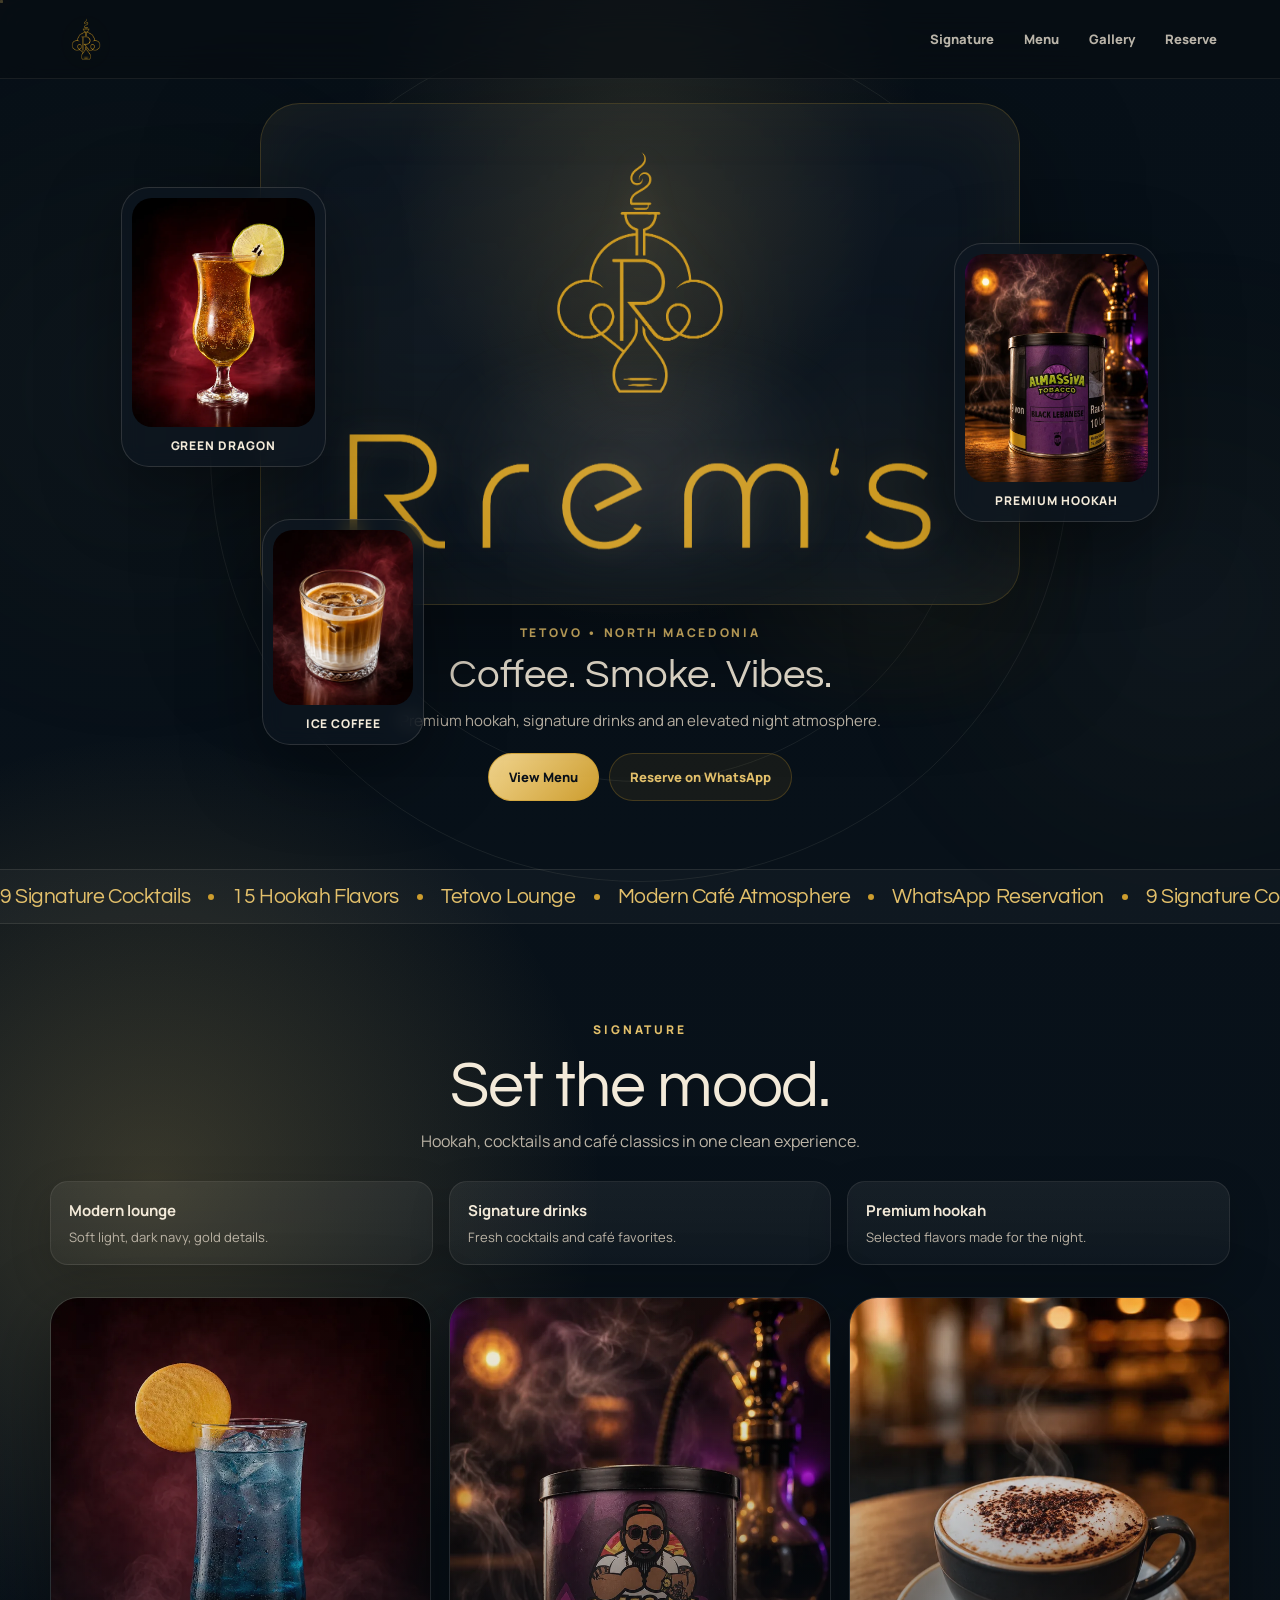
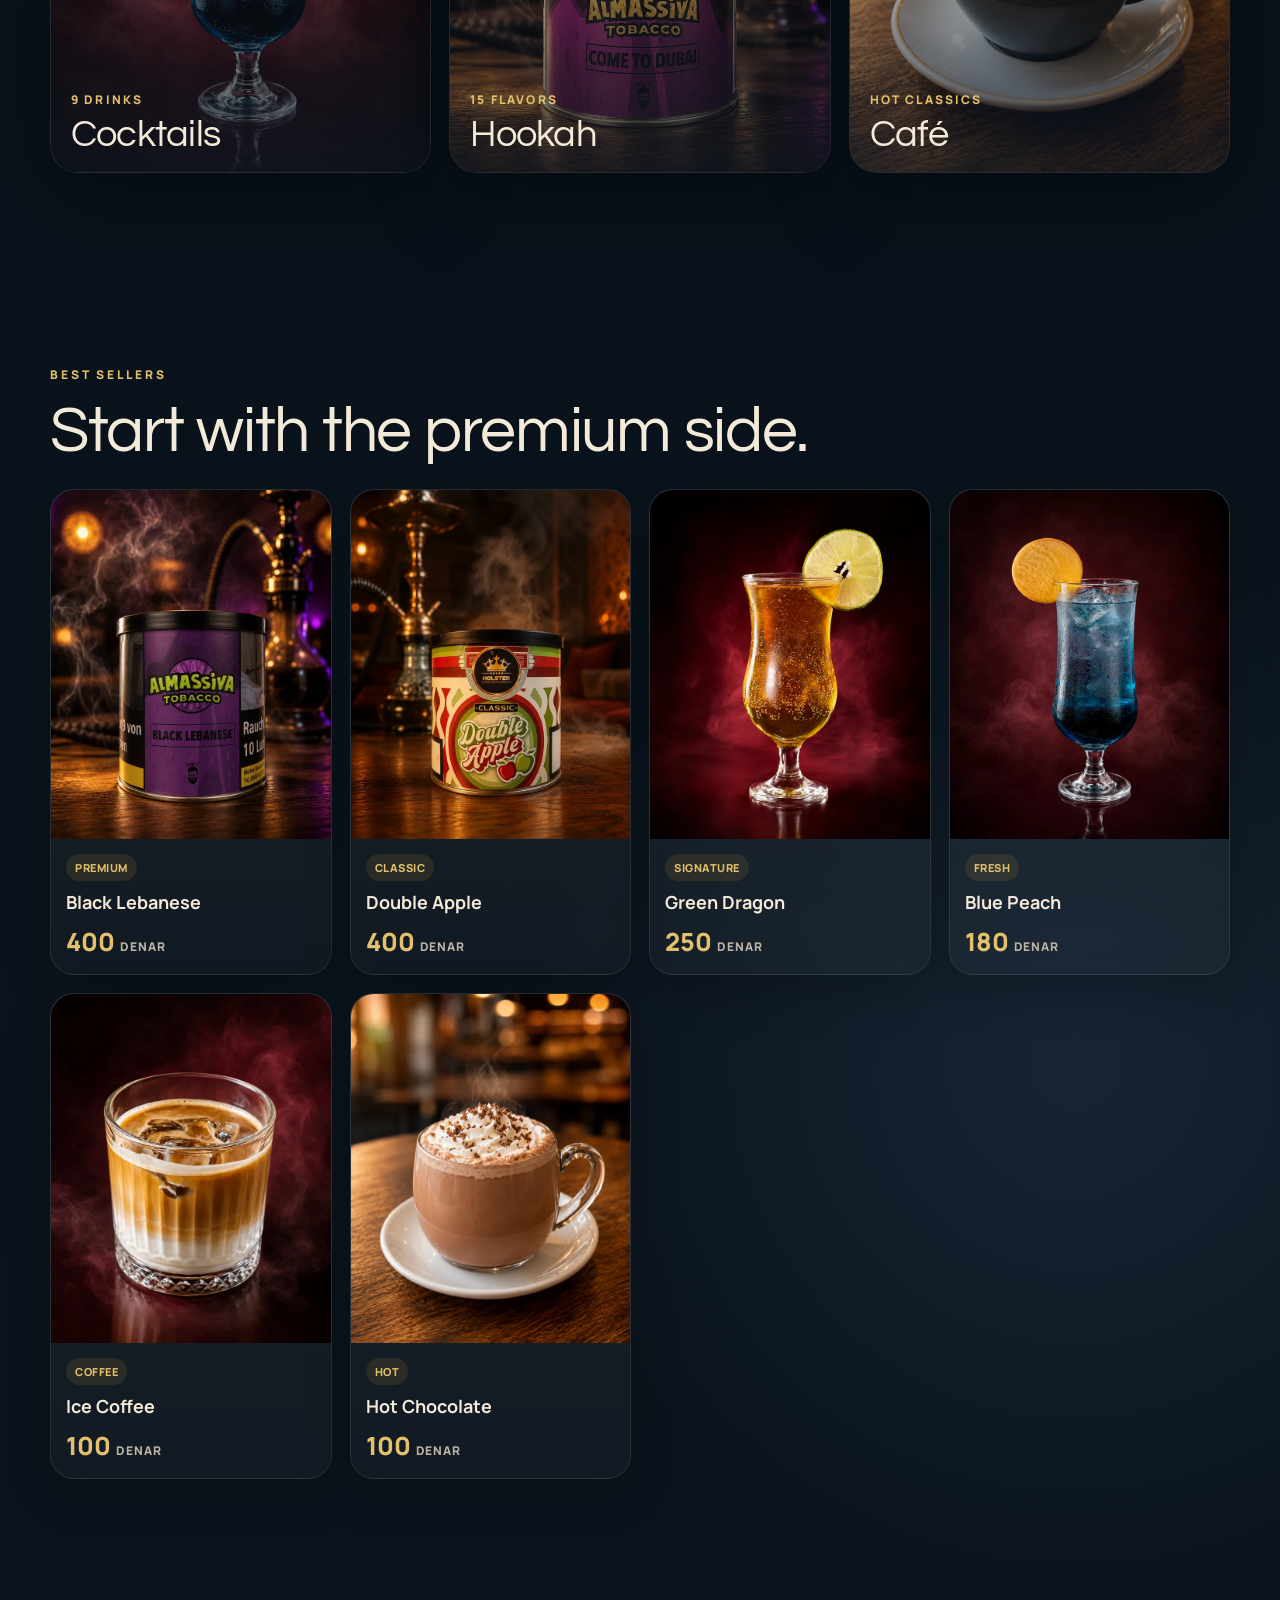
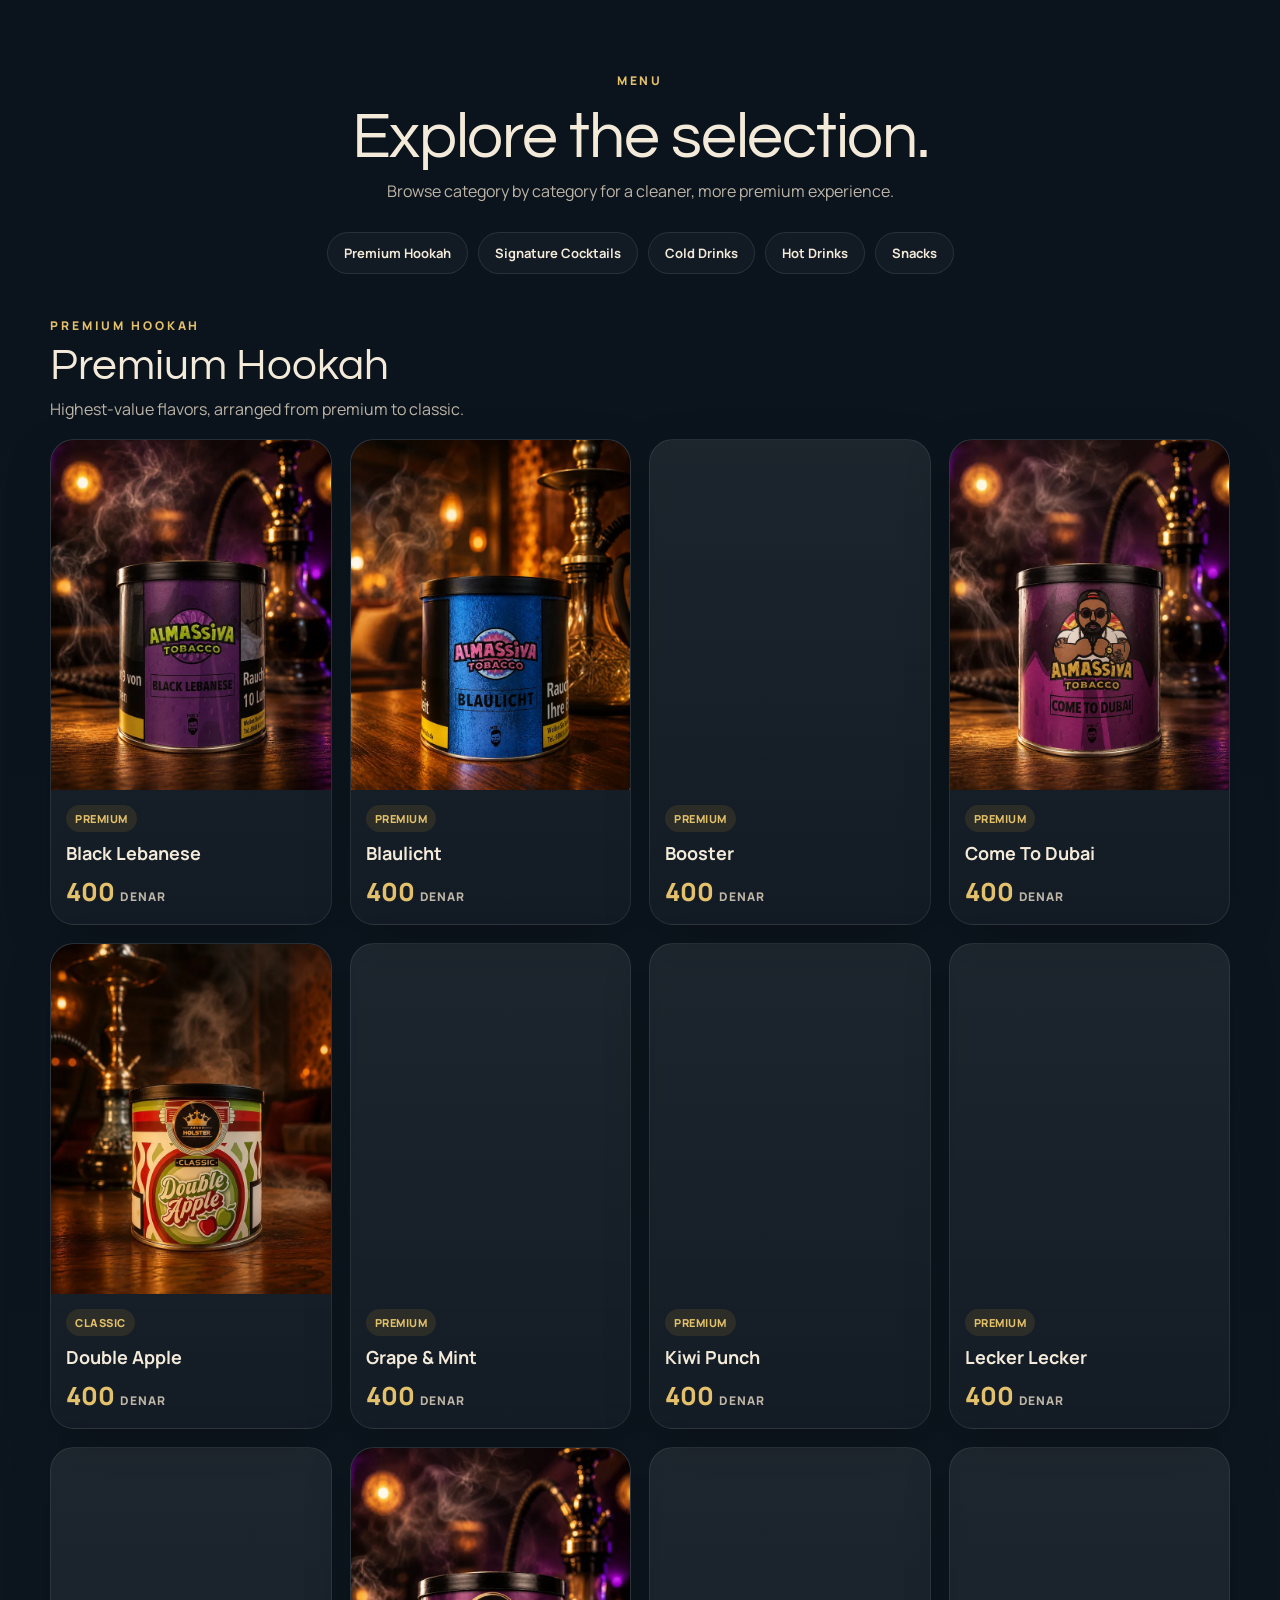
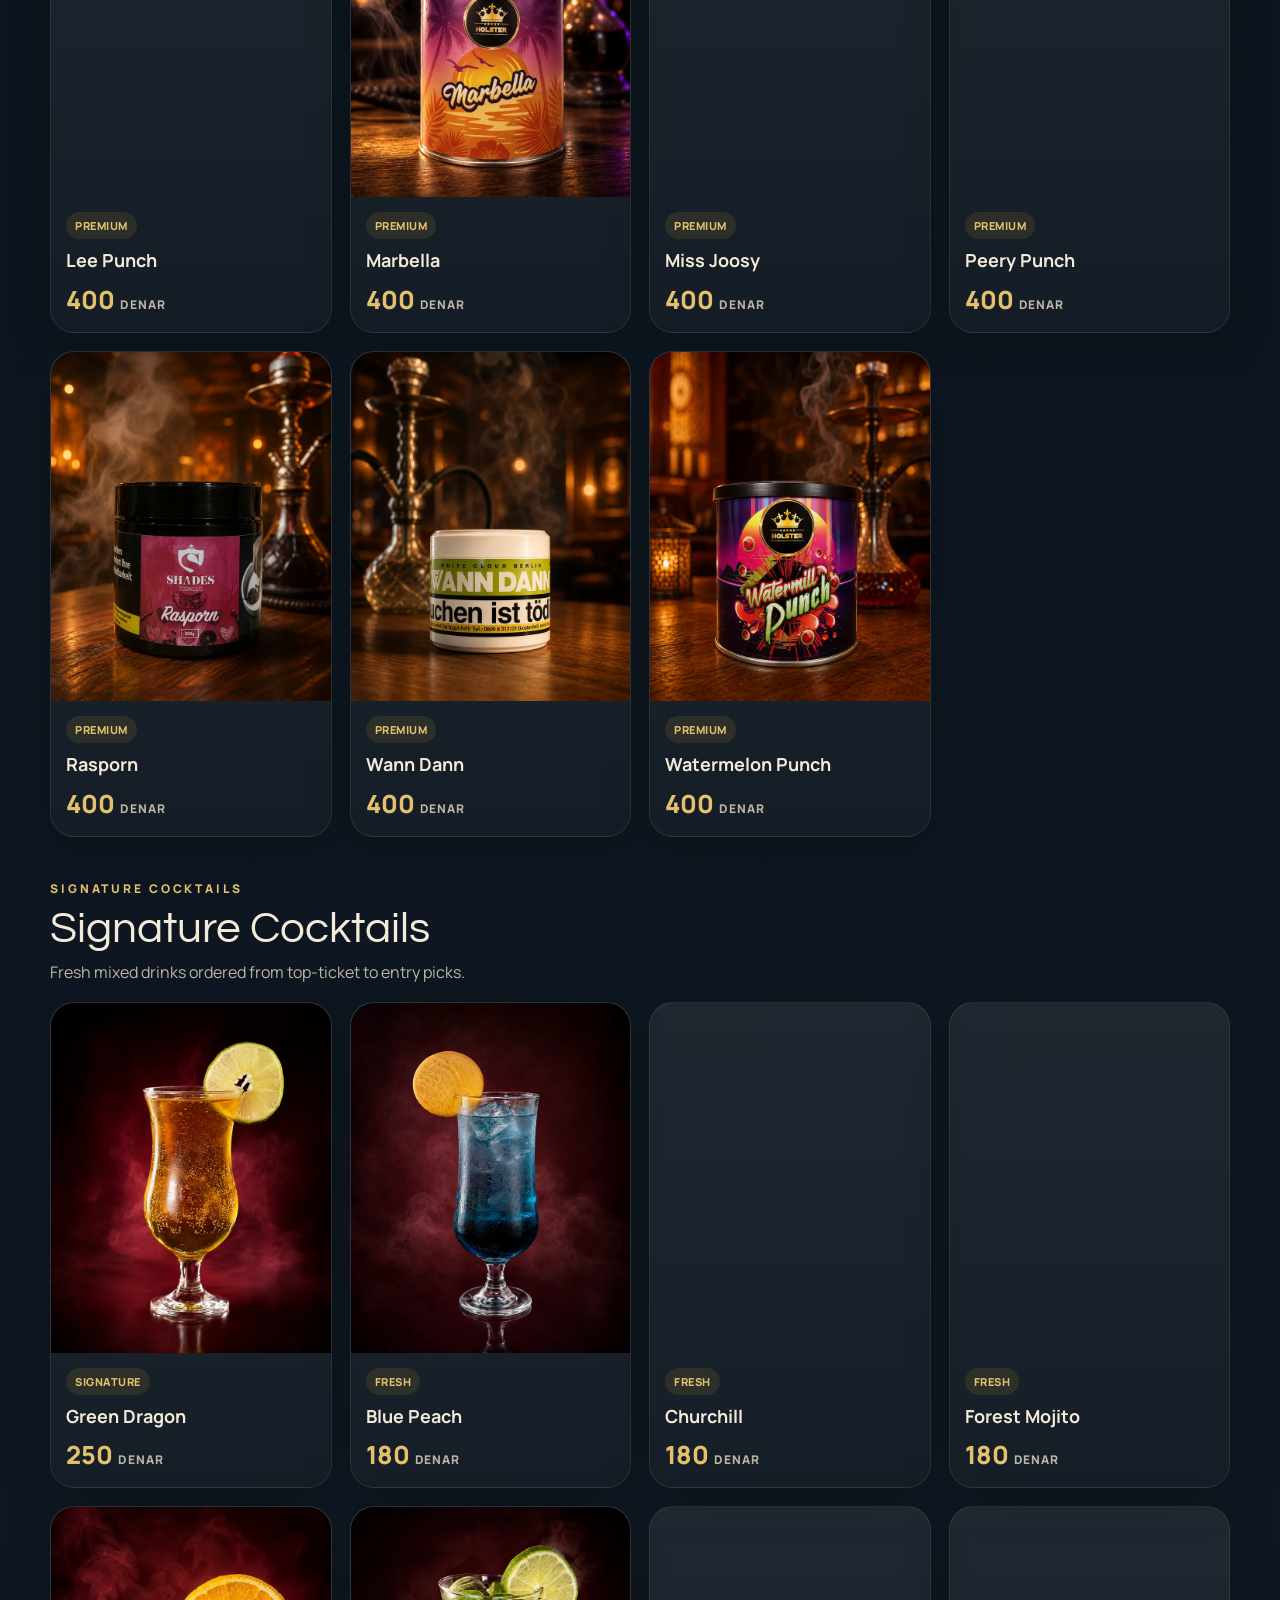
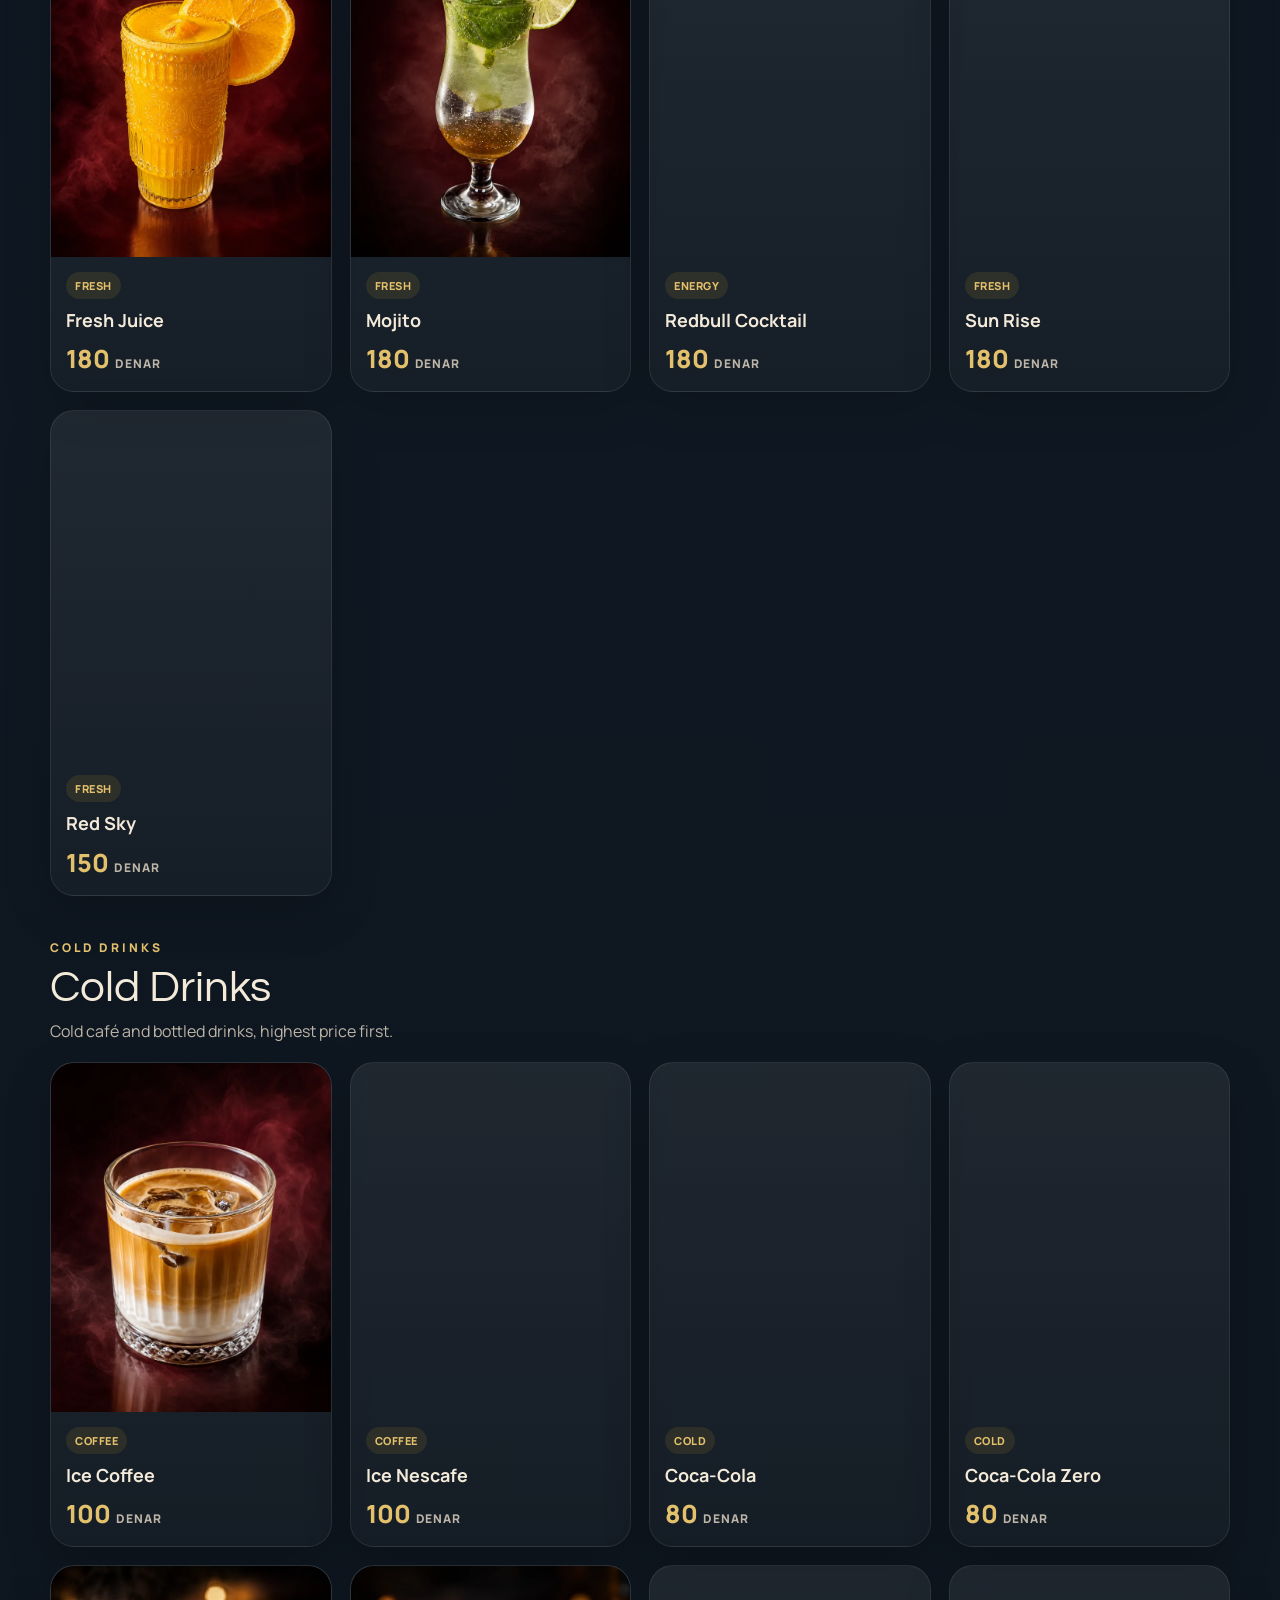
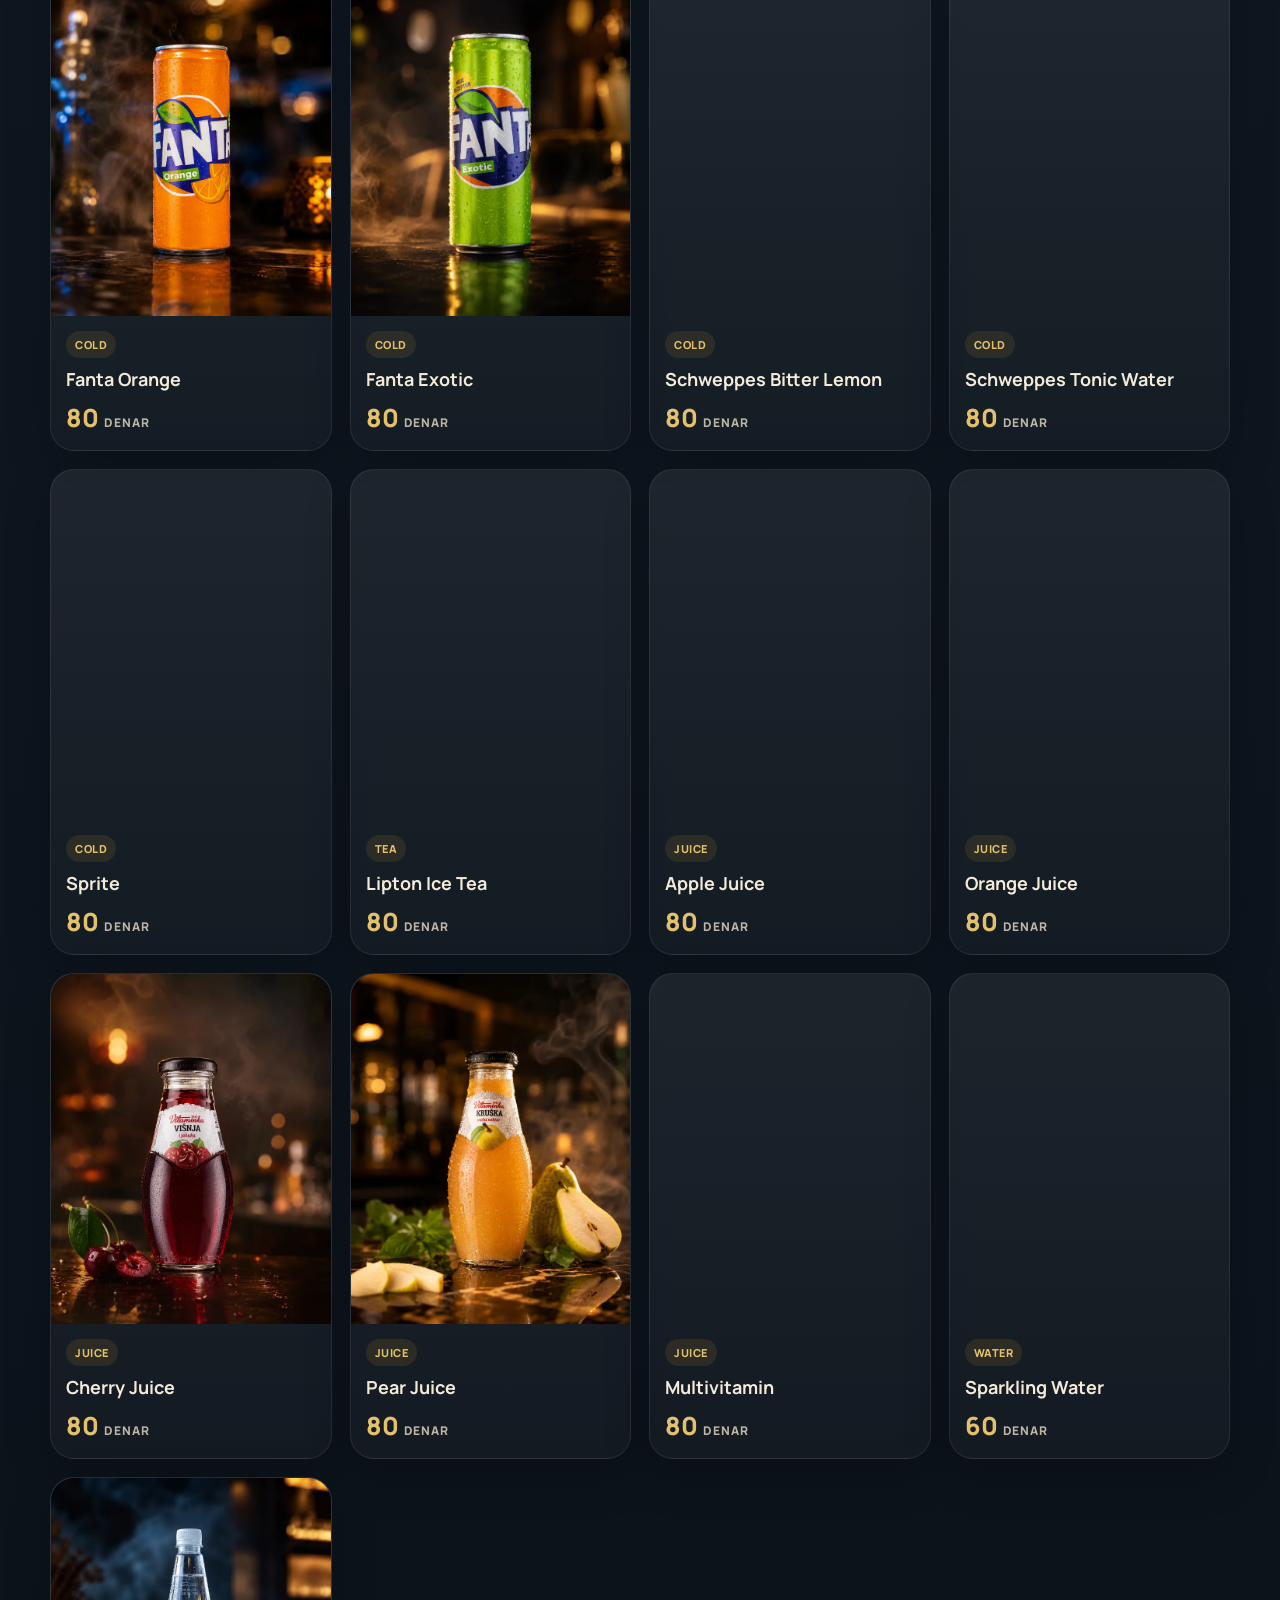
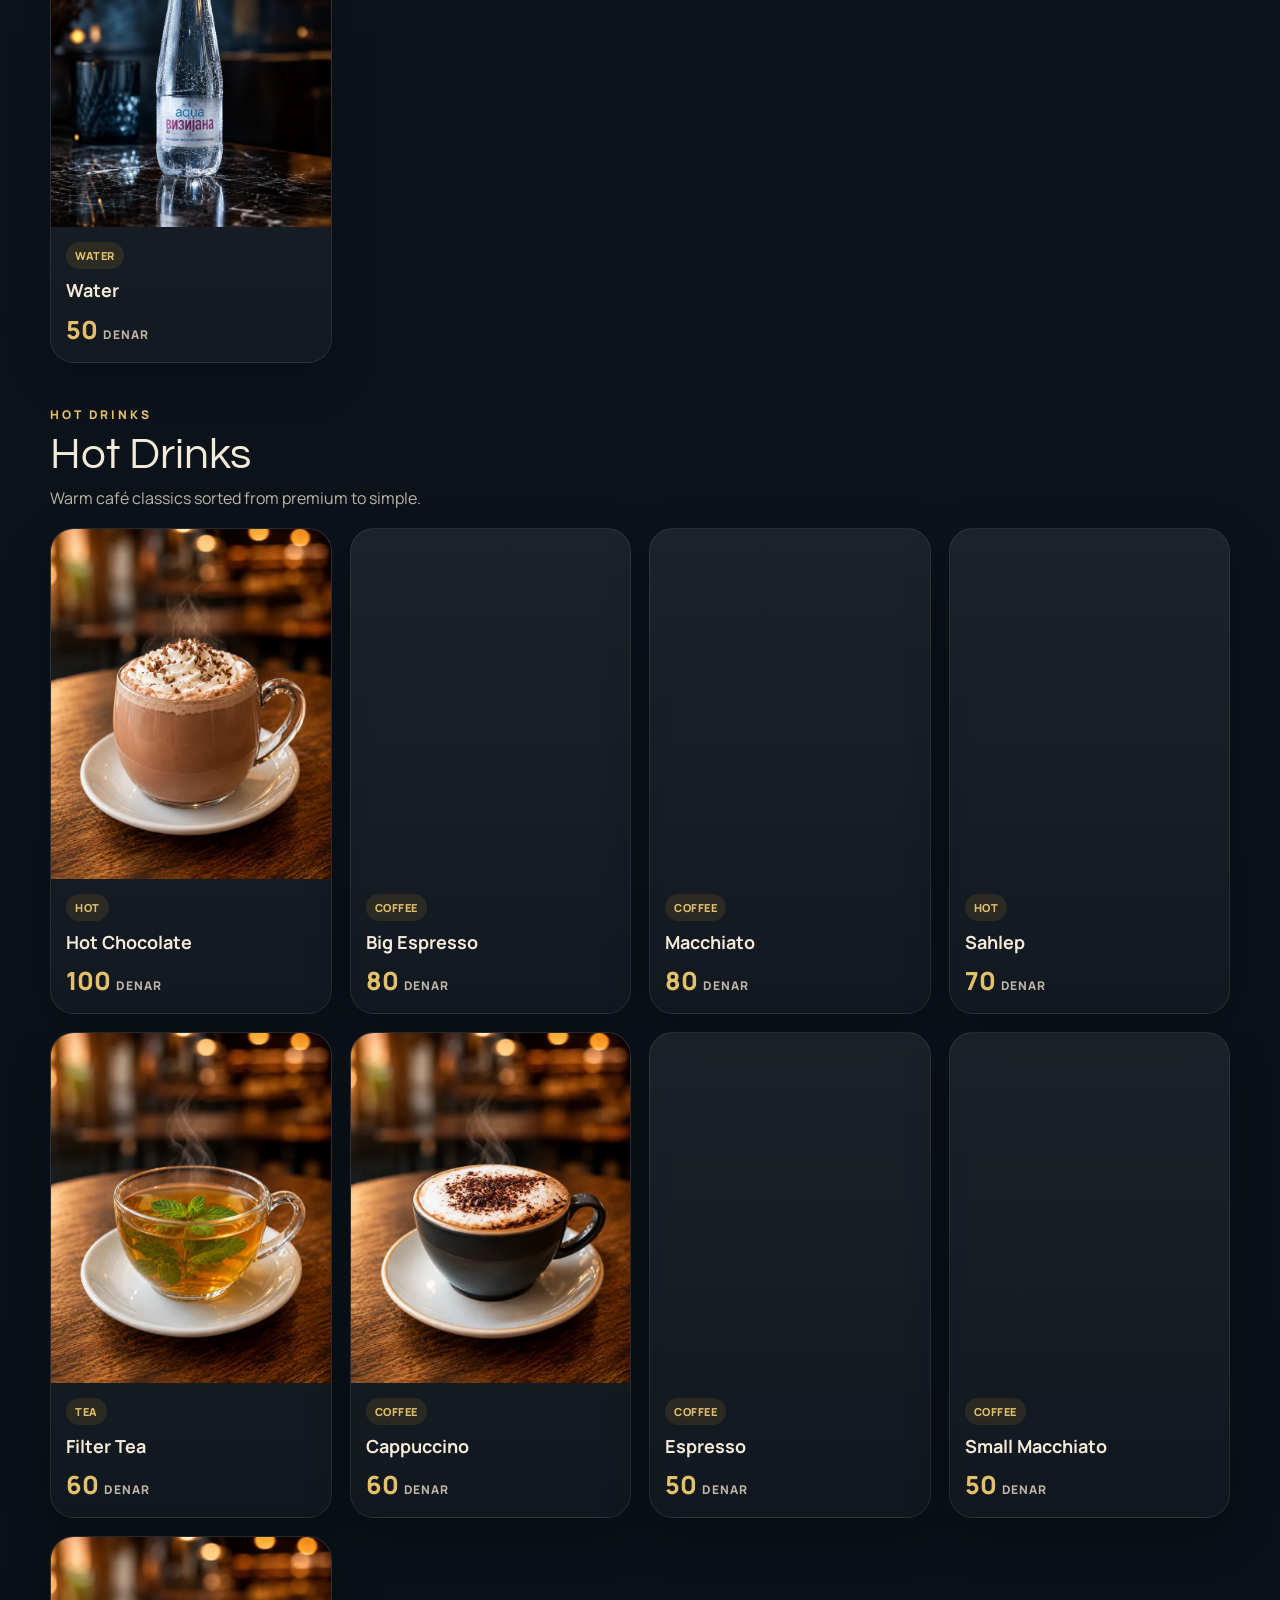
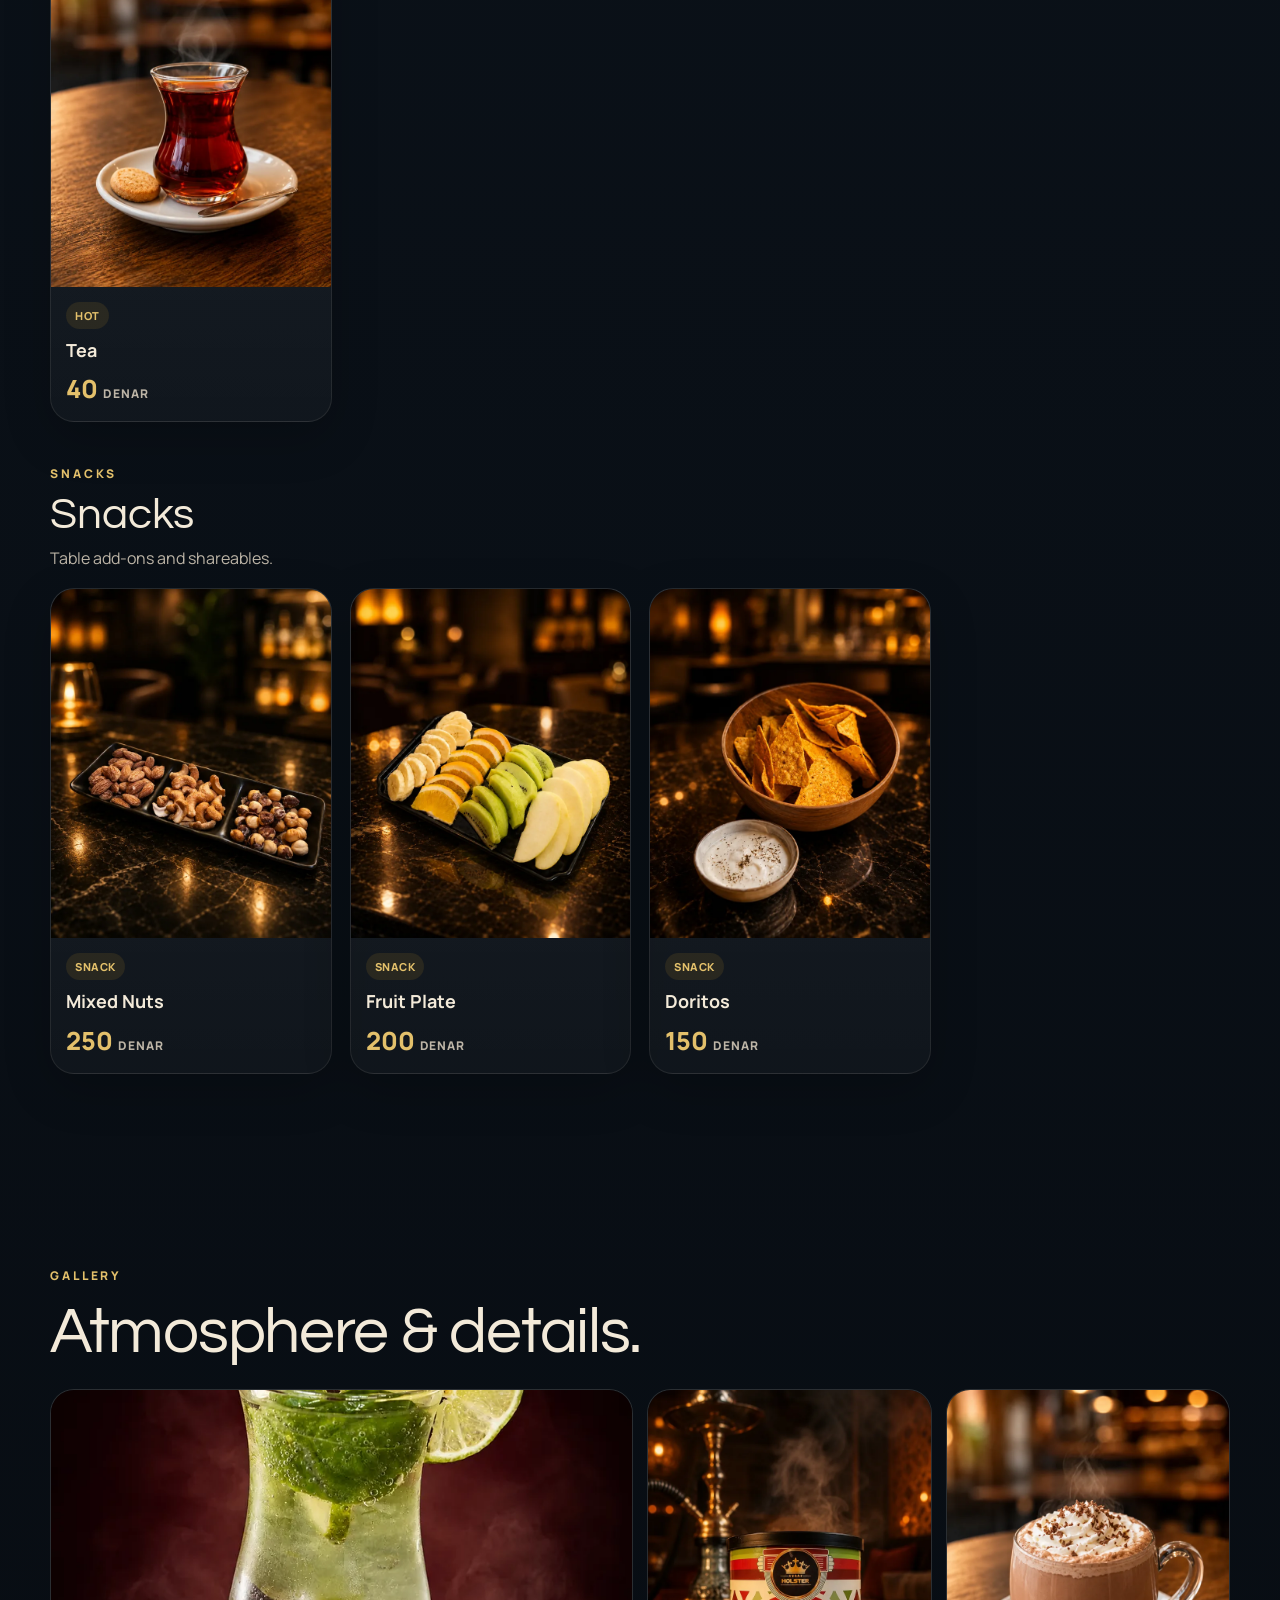
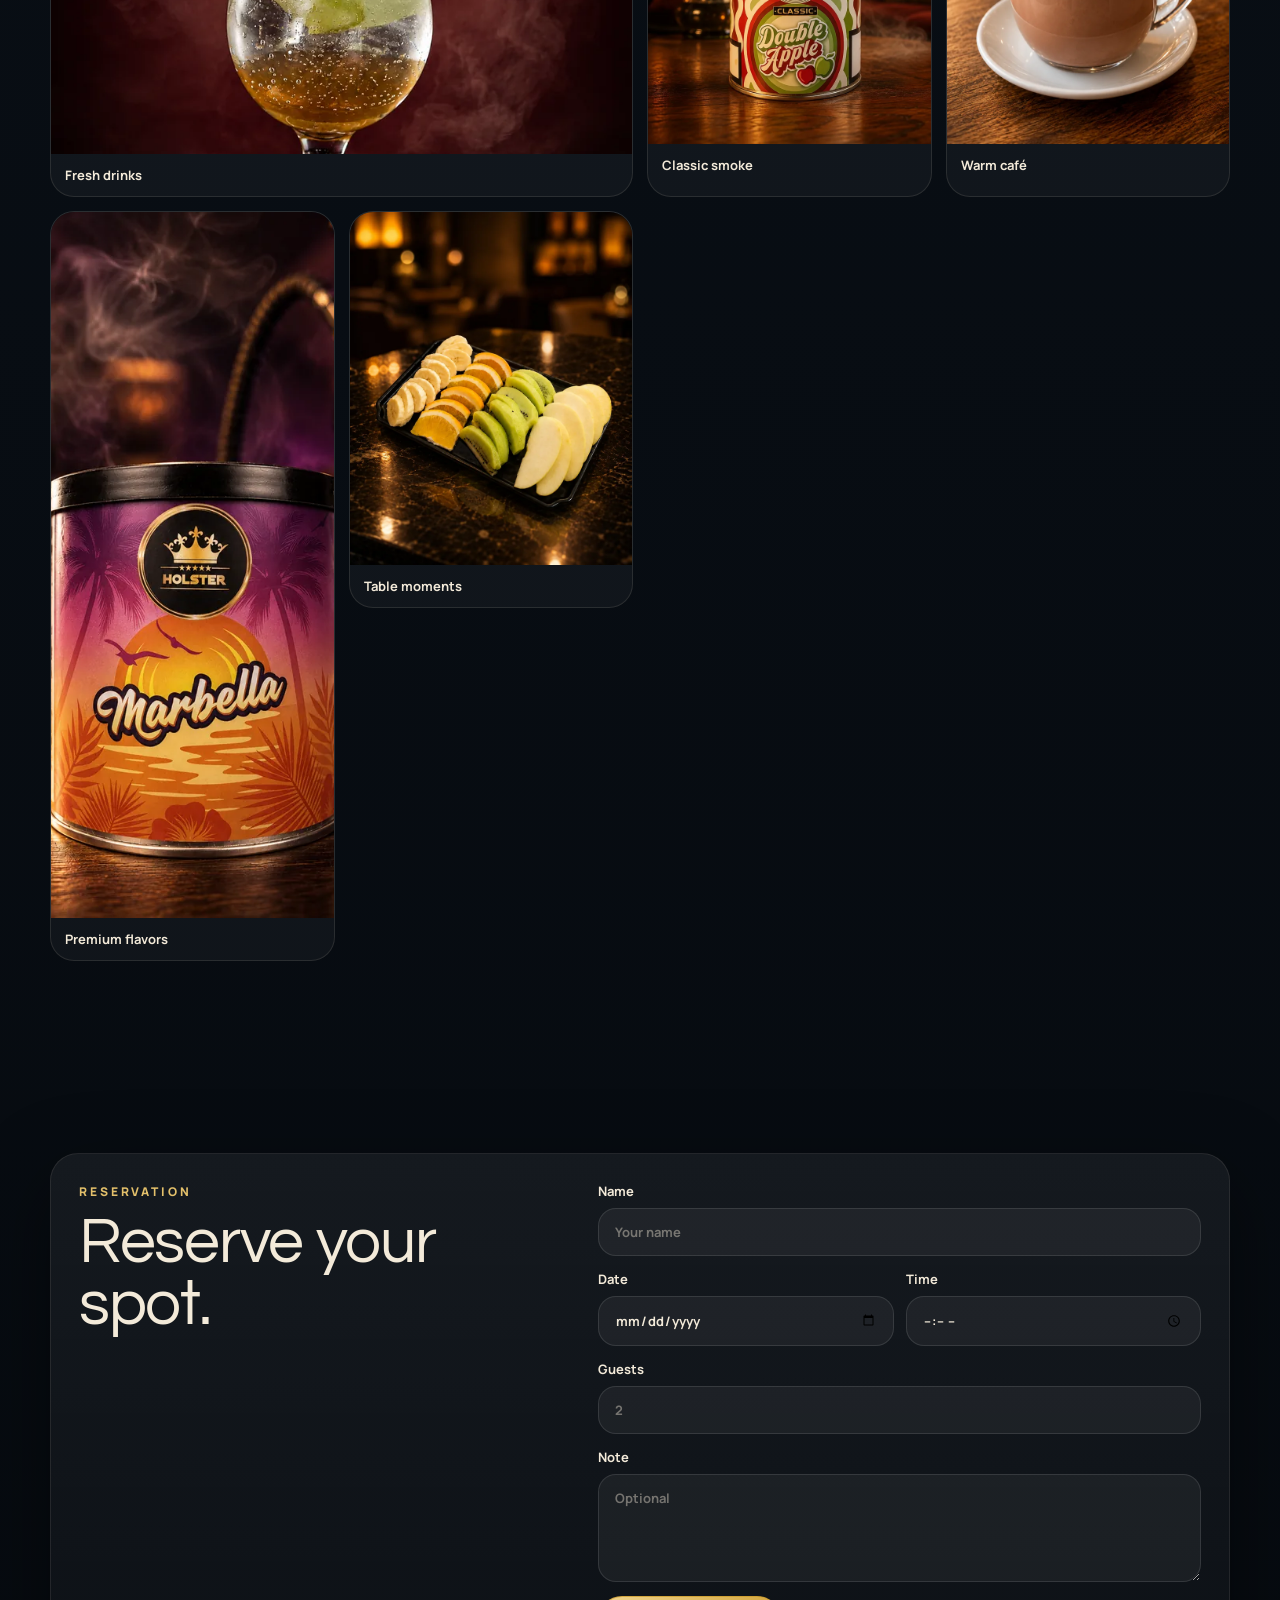
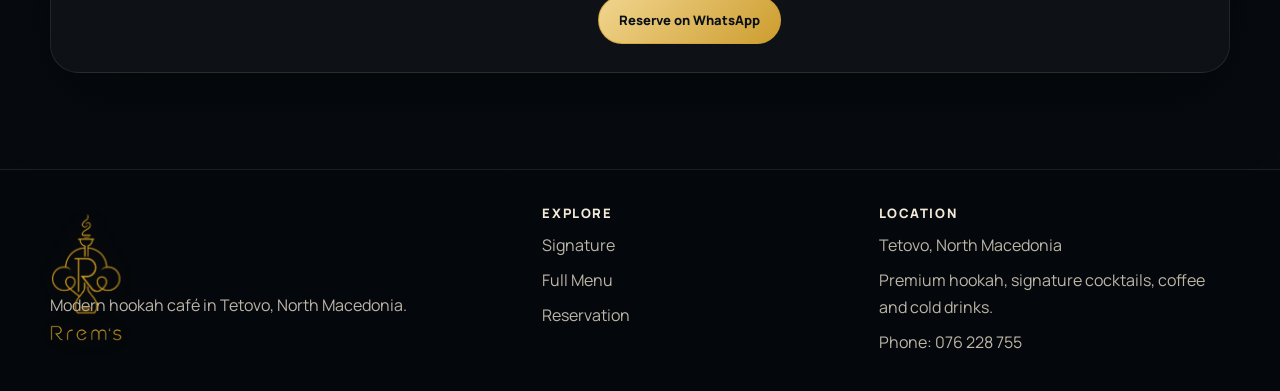
==== index.html @ 1cadc27f "Add files via upload" ====
<!DOCTYPE html>

<html lang="en">
<head>
<meta charset="utf-8"/>
<meta content="width=device-width, initial-scale=1.0" name="viewport"/>
<title>Rrem's Café &amp; Hookah Tetovo | Premium Hookah Café &amp; Lounge</title>
<meta content="Rrem's Café &amp; Hookah in Tetovo, North Macedonia. Discover premium hookah flavors, signature non-alcoholic cocktails, coffee, cold drinks and reserve your table on WhatsApp." name="description"/>
<meta content="index, follow, max-image-preview:large, max-snippet:-1, max-video-preview:-1" name="robots"/>
<meta content="#0f1822" name="theme-color"/>
<link href="https://rrems.mk/" rel="canonical"/><link as="image" href="assets/brand/rrems-hero-lockup-balanced.png" rel="preload"/><link as="image" href="assets/brand/rrems-emblem-nav-balanced.png" rel="preload"/>
<link href="https://fonts.googleapis.com" rel="preconnect"/>
<link crossorigin="" href="https://fonts.gstatic.com" rel="preconnect"/>
<link href="https://fonts.googleapis.com/css2?family=Questrial&amp;family=Manrope:wght@400;500;600;700;800&amp;display=swap" rel="stylesheet"/>
<link href="assets/brand/favicon.png" rel="icon" type="image/png"/>
<link href="site.webmanifest" rel="manifest"/>
<meta content="website" property="og:type"/>
<meta content="Rrem's Café &amp; Hookah" property="og:site_name"/>
<meta content="Rrem's Café &amp; Hookah Tetovo" property="og:title"/>
<meta content="A modern hookah café in Tetovo with premium flavors, signature drinks and WhatsApp reservation." property="og:description"/>
<meta content="https://rrems.mk/" property="og:url"/>
<meta content="https://rrems.mk/assets/brand/rrems-og.png" property="og:image"/>
<meta content="summary_large_image" name="twitter:card"/>
<meta content="Rrem's Café &amp; Hookah Tetovo" name="twitter:title"/>
<meta content="Premium hookah, signature non-alcoholic cocktails and café atmosphere in Tetovo." name="twitter:description"/>
<meta content="https://rrems.mk/assets/brand/rrems-og.png" name="twitter:image"/>
<link href="css/style.css" rel="stylesheet"/>
<script type="application/ld+json">{
  "@context": "https://schema.org",
  "@type": [
    "CafeOrCoffeeShop",
    "LocalBusiness"
  ],
  "name": "Rrem's Café & Hookah",
  "url": "https://rrems.mk/",
  "image": "https://rrems.mk/assets/brand/rrems-og.png",
  "description": "Modern hookah café in Tetovo with premium hookah flavors, signature non-alcoholic cocktails, coffee and cold drinks.",
  "address": {
    "@type": "PostalAddress",
    "addressLocality": "Tetovo",
    "addressCountry": "MK"
  },
  "priceRange": "MKD 40-400",
  "servesCuisine": [
    "Cafe",
    "Hookah",
    "Non-alcoholic cocktails"
  ],
  "hasMenu": "https://rrems.mk/#menu",
  "sameAs": [],
  "telephone": "+38976228755"
}</script>
</head>
<body>
<a class="skip-link" href="#menu">Skip to menu</a>
<div aria-hidden="true" class="ambient ambient-smoke"></div>
<div aria-hidden="true" class="ambient ambient-shine"></div>
<div aria-hidden="true" class="particle-field">
<span></span><span></span><span></span><span></span><span></span><span></span><span></span><span></span><span></span><span></span><span></span><span></span><span></span><span></span><span></span><span></span><span></span><span></span><span></span><span></span>
</div>
<div aria-hidden="true" class="intro-overlay" id="introOverlay">
<div class="intro-inner intro-lockup-wrap"><img alt="" class="intro-lockup" decoding="async" loading="eager" src="assets/brand/rrems-intro-lockup-balanced.png"/></div>
</div>
<header class="site-header" id="top">
<div class="container nav">
<a aria-label="Rrem's Café &amp; Hookah home" class="brand" href="#top">
<img alt="Rrem's emblem logo" class="brand-emblem-nav" decoding="async" loading="eager" src="assets/brand/rrems-emblem-nav-balanced.png"/>
</a>
<nav aria-label="Main navigation" class="desktop-nav">
<a href="#signature">Signature</a>
<a href="#menu">Menu</a>
<a href="#gallery-title">Gallery</a>
<a href="#reserve">Reserve</a>
</nav>
<button aria-expanded="false" aria-label="Open menu" class="menu-toggle" type="button">☰</button>
</div>
<nav aria-label="Mobile navigation" class="container mobile-nav" id="mobileNav">
<a href="#signature">Signature</a>
<a href="#menu">Menu</a>
<a href="#gallery-title">Gallery</a>
<a href="#reserve">Reserve</a>
</nav>
</header>
<main>
<section aria-labelledby="hero-title" class="hero">
<div class="container hero-stage">
<div aria-hidden="true" class="smoke-cloud smoke-a"></div>
<div aria-hidden="true" class="smoke-cloud smoke-b"></div>
<div aria-hidden="true" class="smoke-cloud smoke-c"></div>
<div aria-hidden="true" class="smoke-cloud smoke-d"></div>
<div aria-hidden="true" class="smoke-ring smoke-one"></div>
<div aria-hidden="true" class="smoke-ring smoke-two"></div>
<figure class="orbit-card orbit-green reveal">
<img alt="Green Dragon cocktail at Rrem's Tetovo" decoding="async" fetchpriority="high" loading="eager" src="assets/Kokteyl/Green-Dragon.webp"/>
<figcaption>Green Dragon</figcaption>
</figure>
<figure class="orbit-card orbit-hookah reveal">
<img alt="Black Lebanese premium hookah flavor at Rrem's" decoding="async" fetchpriority="high" loading="eager" src="assets/Nargile/Black-Lebanese.webp"/>
<figcaption>Premium Hookah</figcaption>
</figure>
<figure class="orbit-card orbit-coffee reveal">
<img alt="Ice coffee at Rrem's Café" decoding="async" fetchpriority="high" loading="eager" src="assets/Cold-Drinks/Ice-Coffee.webp"/>
<figcaption>Ice Coffee</figcaption>
</figure>
<div class="hero-core reveal">
<div class="hero-logo-shell hero-lockup-shell">
<img alt="Rrem's Café &amp; Hookah logo" class="hero-lockup" decoding="async" fetchpriority="high" loading="eager" src="assets/brand/rrems-hero-lockup-balanced.png"/>
</div>
<p class="hero-location">Tetovo • North Macedonia</p>
<h1 class="sr-only" id="hero-title">Rrem's Café &amp; Hookah</h1>
<p class="tagline">Coffee. Smoke. Vibes.</p>
<p class="hero-note">Premium hookah, signature drinks and an elevated night atmosphere.</p>
<div class="hero-actions">
<a class="btn btn-primary" href="#menu">View Menu</a>
<a class="btn btn-secondary" href="#reserve">Reserve on WhatsApp</a>
</div>
</div>
</div>
</section>
<section aria-label="Rrem's highlights" class="brand-strip">
<div class="strip-track">
<span>9 Signature Cocktails</span><i></i><span>15 Hookah Flavors</span><i></i><span>Tetovo Lounge</span><i></i><span>Modern Café Atmosphere</span><i></i><span>WhatsApp Reservation</span><i></i>
<span>9 Signature Cocktails</span><i></i><span>15 Hookah Flavors</span><i></i><span>Tetovo Lounge</span><i></i><span>Modern Café Atmosphere</span><i></i><span>WhatsApp Reservation</span><i></i>
</div>
</section>
<section class="signature section-pad" id="signature">
<div class="container section-head reveal center-head">
<p class="kicker">Signature</p>
<h2>Set the mood.</h2>
<p class="section-note">Hookah, cocktails and café classics in one clean experience.</p>
</div>
<div class="container notes-row reveal">
<article><strong>Modern lounge</strong><span>Soft light, dark navy, gold details.</span></article>
<article><strong>Signature drinks</strong><span>Fresh cocktails and café favorites.</span></article>
<article><strong>Premium hookah</strong><span>Selected flavors made for the night.</span></article>
</div>
<div class="container mood-grid">
<a class="mood-card cocktail" data-filter-link="cocktails" href="#menu">
<img alt="Blue Peach signature cocktail at Rrem's" decoding="async" loading="eager" src="assets/Kokteyl/Blue-peach.webp"/>
<span>9 drinks</span><strong>Cocktails</strong>
</a>
<a class="mood-card hookah" data-filter-link="hookah" href="#menu">
<img alt="Come To Dubai premium hookah flavor" decoding="async" loading="eager" src="assets/Nargile/Come-To-Dubai.webp"/>
<span>15 flavors</span><strong>Hookah</strong>
</a>
<a class="mood-card coffee" data-filter-link="hot" href="#menu">
<img alt="Cappuccino at Rrem's Café" decoding="async" loading="eager" src="assets/Hot-Drinks/Cappicuno.webp"/>
<span>Hot classics</span><strong>Café</strong>
</a>
</div>
</section>
<section aria-labelledby="featured-title" class="featured section-pad">
<div class="container section-head reveal">
<p class="kicker">Best sellers</p>
<h2 id="featured-title">Start with the premium side.</h2>
</div>
<div class="container featured-grid"><article class="menu-card" data-category="hookah" data-name="black lebanese" itemscope="" itemtype="https://schema.org/MenuItem">
<button class="image-open" data-alt="Black Lebanese hookah flavor at Rrem's" data-image="assets/Nargile/Black-Lebanese.webp" type="button">
<img alt="Black Lebanese hookah flavor at Rrem's" decoding="async" itemprop="image" loading="eager" src="assets/Nargile/Black-Lebanese.webp"/>
</button>
<div class="menu-card-body">
<span class="badge">Premium</span>
<h3 itemprop="name">Black Lebanese</h3>
<meta content="Black Lebanese hookah flavor at Rrem's" itemprop="description"/>
<div class="menu-card-footer"><span class="price" itemprop="offers" itemscope="" itemtype="https://schema.org/Offer"><span itemprop="price">400</span> <small content="MKD" itemprop="priceCurrency">denar</small></span></div>
</div>
</article><article class="menu-card" data-category="hookah" data-name="double apple" itemscope="" itemtype="https://schema.org/MenuItem">
<button class="image-open" data-alt="Double Apple hookah flavor at Rrem's" data-image="assets/Nargile/Double-Apple.webp" type="button">
<img alt="Double Apple hookah flavor at Rrem's" decoding="async" itemprop="image" loading="eager" src="assets/Nargile/Double-Apple.webp"/>
</button>
<div class="menu-card-body">
<span class="badge">Classic</span>
<h3 itemprop="name">Double Apple</h3>
<meta content="Double Apple hookah flavor at Rrem's" itemprop="description"/>
<div class="menu-card-footer"><span class="price" itemprop="offers" itemscope="" itemtype="https://schema.org/Offer"><span itemprop="price">400</span> <small content="MKD" itemprop="priceCurrency">denar</small></span></div>
</div>
</article><article class="menu-card" data-category="cocktails" data-name="green dragon" itemscope="" itemtype="https://schema.org/MenuItem">
<button class="image-open" data-alt="Green Dragon signature non-alcoholic cocktail at Rrem's in Tetovo" data-image="assets/Kokteyl/Green-Dragon.webp" type="button">
<img alt="Green Dragon signature non-alcoholic cocktail at Rrem's in Tetovo" decoding="async" itemprop="image" loading="eager" src="assets/Kokteyl/Green-Dragon.webp"/>
</button>
<div class="menu-card-body">
<span class="badge">Signature</span>
<h3 itemprop="name">Green Dragon</h3>
<meta content="Green Dragon signature non-alcoholic cocktail at Rrem's in Tetovo" itemprop="description"/>
<div class="menu-card-footer"><span class="price" itemprop="offers" itemscope="" itemtype="https://schema.org/Offer"><span itemprop="price">250</span> <small content="MKD" itemprop="priceCurrency">denar</small></span></div>
</div>
</article><article class="menu-card" data-category="cocktails" data-name="blue peach" itemscope="" itemtype="https://schema.org/MenuItem">
<button class="image-open" data-alt="Blue Peach non-alcoholic cocktail at Rrem's" data-image="assets/Kokteyl/Blue-peach.webp" type="button">
<img alt="Blue Peach non-alcoholic cocktail at Rrem's" decoding="async" itemprop="image" loading="eager" src="assets/Kokteyl/Blue-peach.webp"/>
</button>
<div class="menu-card-body">
<span class="badge">Fresh</span>
<h3 itemprop="name">Blue Peach</h3>
<meta content="Blue Peach non-alcoholic cocktail at Rrem's" itemprop="description"/>
<div class="menu-card-footer"><span class="price" itemprop="offers" itemscope="" itemtype="https://schema.org/Offer"><span itemprop="price">180</span> <small content="MKD" itemprop="priceCurrency">denar</small></span></div>
</div>
</article><article class="menu-card" data-category="cold" data-name="ice coffee" itemscope="" itemtype="https://schema.org/MenuItem">
<button class="image-open" data-alt="Ice coffee at Rrem's" data-image="assets/Cold-Drinks/Ice-Coffee.webp" type="button">
<img alt="Ice coffee at Rrem's" decoding="async" itemprop="image" loading="eager" src="assets/Cold-Drinks/Ice-Coffee.webp"/>
</button>
<div class="menu-card-body">
<span class="badge">Coffee</span>
<h3 itemprop="name">Ice Coffee</h3>
<meta content="Ice coffee at Rrem's" itemprop="description"/>
<div class="menu-card-footer"><span class="price" itemprop="offers" itemscope="" itemtype="https://schema.org/Offer"><span itemprop="price">100</span> <small content="MKD" itemprop="priceCurrency">denar</small></span></div>
</div>
</article><article class="menu-card" data-category="hot" data-name="hot chocolate" itemscope="" itemtype="https://schema.org/MenuItem">
<button class="image-open" data-alt="Hot chocolate at Rrem's" data-image="assets/Hot-Drinks/Hot-Chocolate.webp" type="button">
<img alt="Hot chocolate at Rrem's" decoding="async" itemprop="image" loading="eager" src="assets/Hot-Drinks/Hot-Chocolate.webp"/>
</button>
<div class="menu-card-body">
<span class="badge">Hot</span>
<h3 itemprop="name">Hot Chocolate</h3>
<meta content="Hot chocolate at Rrem's" itemprop="description"/>
<div class="menu-card-footer"><span class="price" itemprop="offers" itemscope="" itemtype="https://schema.org/Offer"><span itemprop="price">100</span> <small content="MKD" itemprop="priceCurrency">denar</small></span></div>
</div>
</article></div>
</section>
<section aria-labelledby="menu-title" class="menu-zone section-pad" id="menu"><div class="container section-head reveal center-head menu-headline"><p class="kicker">Menu</p><h2 id="menu-title">Explore the selection.</h2><p class="section-note">Browse category by category for a cleaner, more premium experience.</p></div><div class="container category-jump reveal"><a class="category-pill" href="#cat-hookah">Premium Hookah</a><a class="category-pill" href="#cat-cocktails">Signature Cocktails</a><a class="category-pill" href="#cat-cold">Cold Drinks</a><a class="category-pill" href="#cat-hot">Hot Drinks</a><a class="category-pill" href="#cat-snacks">Snacks</a></div><section aria-labelledby="hookah-title" class="container category-block reveal" id="cat-hookah">
<div class="category-head">
<div>
<p class="kicker">Premium Hookah</p>
<h3 id="hookah-title">Premium Hookah</h3>
<p>Highest-value flavors, arranged from premium to classic.</p>
</div>
</div>
<div class="category-grid" data-sort-grid="hookah"><article class="menu-card" data-category="hookah" data-name="black lebanese" itemscope="" itemtype="https://schema.org/MenuItem">
<button class="image-open" data-alt="Black Lebanese hookah flavor at Rrem's" data-image="assets/Nargile/Black-Lebanese.webp" type="button">
<img alt="Black Lebanese hookah flavor at Rrem's" decoding="async" itemprop="image" loading="eager" src="assets/Nargile/Black-Lebanese.webp"/>
</button>
<div class="menu-card-body">
<span class="badge">Premium</span>
<h3 itemprop="name">Black Lebanese</h3>
<meta content="Black Lebanese hookah flavor at Rrem's" itemprop="description"/>
<div class="menu-card-footer"><span class="price" itemprop="offers" itemscope="" itemtype="https://schema.org/Offer"><span itemprop="price">400</span> <small content="MKD" itemprop="priceCurrency">denar</small></span></div>
</div>
</article><article class="menu-card" data-category="hookah" data-name="blaulicht" itemscope="" itemtype="https://schema.org/MenuItem">
<button class="image-open" data-alt="Blaulicht hookah flavor at Rrem's" data-image="assets/Nargile/Blaluicht.webp" type="button">
<img alt="Blaulicht hookah flavor at Rrem's" decoding="async" itemprop="image" loading="eager" src="assets/Nargile/Blaluicht.webp"/>
</button>
<div class="menu-card-body">
<span class="badge">Premium</span>
<h3 itemprop="name">Blaulicht</h3>
<meta content="Blaulicht hookah flavor at Rrem's" itemprop="description"/>
<div class="menu-card-footer"><span class="price" itemprop="offers" itemscope="" itemtype="https://schema.org/Offer"><span itemprop="price">400</span> <small content="MKD" itemprop="priceCurrency">denar</small></span></div>
</div>
</article><article class="menu-card" data-category="hookah" data-name="booster" itemscope="" itemtype="https://schema.org/MenuItem">
<button class="image-open" data-alt="Booster hookah flavor at Rrem's" data-image="assets/Nargile/Booster.webp" type="button">
<img alt="Booster hookah flavor at Rrem's" decoding="async" itemprop="image" loading="eager" src="assets/Nargile/Booster.webp"/>
</button>
<div class="menu-card-body">
<span class="badge">Premium</span>
<h3 itemprop="name">Booster</h3>
<meta content="Booster hookah flavor at Rrem's" itemprop="description"/>
<div class="menu-card-footer"><span class="price" itemprop="offers" itemscope="" itemtype="https://schema.org/Offer"><span itemprop="price">400</span> <small content="MKD" itemprop="priceCurrency">denar</small></span></div>
</div>
</article><article class="menu-card" data-category="hookah" data-name="come to dubai" itemscope="" itemtype="https://schema.org/MenuItem">
<button class="image-open" data-alt="Come To Dubai hookah flavor at Rrem's" data-image="assets/Nargile/Come-To-Dubai.webp" type="button">
<img alt="Come To Dubai hookah flavor at Rrem's" decoding="async" itemprop="image" loading="eager" src="assets/Nargile/Come-To-Dubai.webp"/>
</button>
<div class="menu-card-body">
<span class="badge">Premium</span>
<h3 itemprop="name">Come To Dubai</h3>
<meta content="Come To Dubai hookah flavor at Rrem's" itemprop="description"/>
<div class="menu-card-footer"><span class="price" itemprop="offers" itemscope="" itemtype="https://schema.org/Offer"><span itemprop="price">400</span> <small content="MKD" itemprop="priceCurrency">denar</small></span></div>
</div>
</article><article class="menu-card" data-category="hookah" data-name="double apple" itemscope="" itemtype="https://schema.org/MenuItem">
<button class="image-open" data-alt="Double Apple hookah flavor at Rrem's" data-image="assets/Nargile/Double-Apple.webp" type="button">
<img alt="Double Apple hookah flavor at Rrem's" decoding="async" itemprop="image" loading="eager" src="assets/Nargile/Double-Apple.webp"/>
</button>
<div class="menu-card-body">
<span class="badge">Classic</span>
<h3 itemprop="name">Double Apple</h3>
<meta content="Double Apple hookah flavor at Rrem's" itemprop="description"/>
<div class="menu-card-footer"><span class="price" itemprop="offers" itemscope="" itemtype="https://schema.org/Offer"><span itemprop="price">400</span> <small content="MKD" itemprop="priceCurrency">denar</small></span></div>
</div>
</article><article class="menu-card" data-category="hookah" data-name="grape &amp; mint" itemscope="" itemtype="https://schema.org/MenuItem">
<button class="image-open" data-alt="Grape and Mint hookah flavor at Rrem's" data-image="assets/Nargile/Grpe-Mnt.webp" type="button">
<img alt="Grape and Mint hookah flavor at Rrem's" decoding="async" itemprop="image" loading="eager" src="assets/Nargile/Grpe-Mnt.webp"/>
</button>
<div class="menu-card-body">
<span class="badge">Premium</span>
<h3 itemprop="name">Grape &amp; Mint</h3>
<meta content="Grape and Mint hookah flavor at Rrem's" itemprop="description"/>
<div class="menu-card-footer"><span class="price" itemprop="offers" itemscope="" itemtype="https://schema.org/Offer"><span itemprop="price">400</span> <small content="MKD" itemprop="priceCurrency">denar</small></span></div>
</div>
</article><article class="menu-card" data-category="hookah" data-name="kiwi punch" itemscope="" itemtype="https://schema.org/MenuItem">
<button class="image-open" data-alt="Kiwi Punch hookah flavor at Rrem's" data-image="assets/Nargile/Kiwi-Punch.webp" type="button">
<img alt="Kiwi Punch hookah flavor at Rrem's" decoding="async" itemprop="image" loading="eager" src="assets/Nargile/Kiwi-Punch.webp"/>
</button>
<div class="menu-card-body">
<span class="badge">Premium</span>
<h3 itemprop="name">Kiwi Punch</h3>
<meta content="Kiwi Punch hookah flavor at Rrem's" itemprop="description"/>
<div class="menu-card-footer"><span class="price" itemprop="offers" itemscope="" itemtype="https://schema.org/Offer"><span itemprop="price">400</span> <small content="MKD" itemprop="priceCurrency">denar</small></span></div>
</div>
</article><article class="menu-card" data-category="hookah" data-name="lecker lecker" itemscope="" itemtype="https://schema.org/MenuItem">
<button class="image-open" data-alt="Lecker Lecker hookah flavor at Rrem's" data-image="assets/Nargile/Lecker-Lecker.webp" type="button">
<img alt="Lecker Lecker hookah flavor at Rrem's" decoding="async" itemprop="image" loading="eager" src="assets/Nargile/Lecker-Lecker.webp"/>
</button>
<div class="menu-card-body">
<span class="badge">Premium</span>
<h3 itemprop="name">Lecker Lecker</h3>
<meta content="Lecker Lecker hookah flavor at Rrem's" itemprop="description"/>
<div class="menu-card-footer"><span class="price" itemprop="offers" itemscope="" itemtype="https://schema.org/Offer"><span itemprop="price">400</span> <small content="MKD" itemprop="priceCurrency">denar</small></span></div>
</div>
</article><article class="menu-card" data-category="hookah" data-name="lee punch" itemscope="" itemtype="https://schema.org/MenuItem">
<button class="image-open" data-alt="Lee Punch hookah flavor at Rrem's" data-image="assets/Nargile/Lee-Punch.webp" type="button">
<img alt="Lee Punch hookah flavor at Rrem's" decoding="async" itemprop="image" loading="eager" src="assets/Nargile/Lee-Punch.webp"/>
</button>
<div class="menu-card-body">
<span class="badge">Premium</span>
<h3 itemprop="name">Lee Punch</h3>
<meta content="Lee Punch hookah flavor at Rrem's" itemprop="description"/>
<div class="menu-card-footer"><span class="price" itemprop="offers" itemscope="" itemtype="https://schema.org/Offer"><span itemprop="price">400</span> <small content="MKD" itemprop="priceCurrency">denar</small></span></div>
</div>
</article><article class="menu-card" data-category="hookah" data-name="marbella" itemscope="" itemtype="https://schema.org/MenuItem">
<button class="image-open" data-alt="Marbella hookah flavor at Rrem's" data-image="assets/Nargile/Marbella.webp" type="button">
<img alt="Marbella hookah flavor at Rrem's" decoding="async" itemprop="image" loading="eager" src="assets/Nargile/Marbella.webp"/>
</button>
<div class="menu-card-body">
<span class="badge">Premium</span>
<h3 itemprop="name">Marbella</h3>
<meta content="Marbella hookah flavor at Rrem's" itemprop="description"/>
<div class="menu-card-footer"><span class="price" itemprop="offers" itemscope="" itemtype="https://schema.org/Offer"><span itemprop="price">400</span> <small content="MKD" itemprop="priceCurrency">denar</small></span></div>
</div>
</article><article class="menu-card" data-category="hookah" data-name="miss joosy" itemscope="" itemtype="https://schema.org/MenuItem">
<button class="image-open" data-alt="Miss Joosy hookah flavor at Rrem's" data-image="assets/Nargile/Miss-Joosy.webp" type="button">
<img alt="Miss Joosy hookah flavor at Rrem's" decoding="async" itemprop="image" loading="eager" src="assets/Nargile/Miss-Joosy.webp"/>
</button>
<div class="menu-card-body">
<span class="badge">Premium</span>
<h3 itemprop="name">Miss Joosy</h3>
<meta content="Miss Joosy hookah flavor at Rrem's" itemprop="description"/>
<div class="menu-card-footer"><span class="price" itemprop="offers" itemscope="" itemtype="https://schema.org/Offer"><span itemprop="price">400</span> <small content="MKD" itemprop="priceCurrency">denar</small></span></div>
</div>
</article><article class="menu-card" data-category="hookah" data-name="peery punch" itemscope="" itemtype="https://schema.org/MenuItem">
<button class="image-open" data-alt="Peery Punch hookah flavor at Rrem's" data-image="assets/Nargile/Peery-Punch.webp" type="button">
<img alt="Peery Punch hookah flavor at Rrem's" decoding="async" itemprop="image" loading="eager" src="assets/Nargile/Peery-Punch.webp"/>
</button>
<div class="menu-card-body">
<span class="badge">Premium</span>
<h3 itemprop="name">Peery Punch</h3>
<meta content="Peery Punch hookah flavor at Rrem's" itemprop="description"/>
<div class="menu-card-footer"><span class="price" itemprop="offers" itemscope="" itemtype="https://schema.org/Offer"><span itemprop="price">400</span> <small content="MKD" itemprop="priceCurrency">denar</small></span></div>
</div>
</article><article class="menu-card" data-category="hookah" data-name="rasporn" itemscope="" itemtype="https://schema.org/MenuItem">
<button class="image-open" data-alt="Rasporn hookah flavor at Rrem's" data-image="assets/Nargile/Rasporn.webp" type="button">
<img alt="Rasporn hookah flavor at Rrem's" decoding="async" itemprop="image" loading="eager" src="assets/Nargile/Rasporn.webp"/>
</button>
<div class="menu-card-body">
<span class="badge">Premium</span>
<h3 itemprop="name">Rasporn</h3>
<meta content="Rasporn hookah flavor at Rrem's" itemprop="description"/>
<div class="menu-card-footer"><span class="price" itemprop="offers" itemscope="" itemtype="https://schema.org/Offer"><span itemprop="price">400</span> <small content="MKD" itemprop="priceCurrency">denar</small></span></div>
</div>
</article><article class="menu-card" data-category="hookah" data-name="wann dann" itemscope="" itemtype="https://schema.org/MenuItem">
<button class="image-open" data-alt="Wann Dann hookah flavor at Rrem's" data-image="assets/Nargile/Wann-Dann.webp" type="button">
<img alt="Wann Dann hookah flavor at Rrem's" decoding="async" itemprop="image" loading="eager" src="assets/Nargile/Wann-Dann.webp"/>
</button>
<div class="menu-card-body">
<span class="badge">Premium</span>
<h3 itemprop="name">Wann Dann</h3>
<meta content="Wann Dann hookah flavor at Rrem's" itemprop="description"/>
<div class="menu-card-footer"><span class="price" itemprop="offers" itemscope="" itemtype="https://schema.org/Offer"><span itemprop="price">400</span> <small content="MKD" itemprop="priceCurrency">denar</small></span></div>
</div>
</article><article class="menu-card" data-category="hookah" data-name="watermelon punch" itemscope="" itemtype="https://schema.org/MenuItem">
<button class="image-open" data-alt="Watermelon Punch hookah flavor at Rrem's" data-image="assets/Nargile/Watermill-Punch.webp" type="button">
<img alt="Watermelon Punch hookah flavor at Rrem's" decoding="async" itemprop="image" loading="eager" src="assets/Nargile/Watermill-Punch.webp"/>
</button>
<div class="menu-card-body">
<span class="badge">Premium</span>
<h3 itemprop="name">Watermelon Punch</h3>
<meta content="Watermelon Punch hookah flavor at Rrem's" itemprop="description"/>
<div class="menu-card-footer"><span class="price" itemprop="offers" itemscope="" itemtype="https://schema.org/Offer"><span itemprop="price">400</span> <small content="MKD" itemprop="priceCurrency">denar</small></span></div>
</div>
</article></div>
</section><section aria-labelledby="cocktails-title" class="container category-block reveal" id="cat-cocktails">
<div class="category-head">
<div>
<p class="kicker">Signature Cocktails</p>
<h3 id="cocktails-title">Signature Cocktails</h3>
<p>Fresh mixed drinks ordered from top-ticket to entry picks.</p>
</div>
</div>
<div class="category-grid" data-sort-grid="cocktails"><article class="menu-card" data-category="cocktails" data-name="green dragon" itemscope="" itemtype="https://schema.org/MenuItem">
<button class="image-open" data-alt="Green Dragon signature non-alcoholic cocktail at Rrem's in Tetovo" data-image="assets/Kokteyl/Green-Dragon.webp" type="button">
<img alt="Green Dragon signature non-alcoholic cocktail at Rrem's in Tetovo" decoding="async" itemprop="image" loading="eager" src="assets/Kokteyl/Green-Dragon.webp"/>
</button>
<div class="menu-card-body">
<span class="badge">Signature</span>
<h3 itemprop="name">Green Dragon</h3>
<meta content="Green Dragon signature non-alcoholic cocktail at Rrem's in Tetovo" itemprop="description"/>
<div class="menu-card-footer"><span class="price" itemprop="offers" itemscope="" itemtype="https://schema.org/Offer"><span itemprop="price">250</span> <small content="MKD" itemprop="priceCurrency">denar</small></span></div>
</div>
</article><article class="menu-card" data-category="cocktails" data-name="blue peach" itemscope="" itemtype="https://schema.org/MenuItem">
<button class="image-open" data-alt="Blue Peach non-alcoholic cocktail at Rrem's" data-image="assets/Kokteyl/Blue-peach.webp" type="button">
<img alt="Blue Peach non-alcoholic cocktail at Rrem's" decoding="async" itemprop="image" loading="eager" src="assets/Kokteyl/Blue-peach.webp"/>
</button>
<div class="menu-card-body">
<span class="badge">Fresh</span>
<h3 itemprop="name">Blue Peach</h3>
<meta content="Blue Peach non-alcoholic cocktail at Rrem's" itemprop="description"/>
<div class="menu-card-footer"><span class="price" itemprop="offers" itemscope="" itemtype="https://schema.org/Offer"><span itemprop="price">180</span> <small content="MKD" itemprop="priceCurrency">denar</small></span></div>
</div>
</article><article class="menu-card" data-category="cocktails" data-name="churchill" itemscope="" itemtype="https://schema.org/MenuItem">
<button class="image-open" data-alt="Churchill non-alcoholic drink at Rrem's" data-image="assets/Kokteyl/Curchill.webp" type="button">
<img alt="Churchill non-alcoholic drink at Rrem's" decoding="async" itemprop="image" loading="eager" src="assets/Kokteyl/Curchill.webp"/>
</button>
<div class="menu-card-body">
<span class="badge">Fresh</span>
<h3 itemprop="name">Churchill</h3>
<meta content="Churchill non-alcoholic drink at Rrem's" itemprop="description"/>
<div class="menu-card-footer"><span class="price" itemprop="offers" itemscope="" itemtype="https://schema.org/Offer"><span itemprop="price">180</span> <small content="MKD" itemprop="priceCurrency">denar</small></span></div>
</div>
</article><article class="menu-card" data-category="cocktails" data-name="forest mojito" itemscope="" itemtype="https://schema.org/MenuItem">
<button class="image-open" data-alt="Forest Mojito non-alcoholic cocktail at Rrem's" data-image="assets/Kokteyl/Forest-Mojito.webp" type="button">
<img alt="Forest Mojito non-alcoholic cocktail at Rrem's" decoding="async" itemprop="image" loading="eager" src="assets/Kokteyl/Forest-Mojito.webp"/>
</button>
<div class="menu-card-body">
<span class="badge">Fresh</span>
<h3 itemprop="name">Forest Mojito</h3>
<meta content="Forest Mojito non-alcoholic cocktail at Rrem's" itemprop="description"/>
<div class="menu-card-footer"><span class="price" itemprop="offers" itemscope="" itemtype="https://schema.org/Offer"><span itemprop="price">180</span> <small content="MKD" itemprop="priceCurrency">denar</small></span></div>
</div>
</article><article class="menu-card" data-category="cocktails" data-name="fresh juice" itemscope="" itemtype="https://schema.org/MenuItem">
<button class="image-open" data-alt="Fresh Juice cocktail at Rrem's" data-image="assets/Kokteyl/Fresh-Juice.webp" type="button">
<img alt="Fresh Juice cocktail at Rrem's" decoding="async" itemprop="image" loading="eager" src="assets/Kokteyl/Fresh-Juice.webp"/>
</button>
<div class="menu-card-body">
<span class="badge">Fresh</span>
<h3 itemprop="name">Fresh Juice</h3>
<meta content="Fresh Juice cocktail at Rrem's" itemprop="description"/>
<div class="menu-card-footer"><span class="price" itemprop="offers" itemscope="" itemtype="https://schema.org/Offer"><span itemprop="price">180</span> <small content="MKD" itemprop="priceCurrency">denar</small></span></div>
</div>
</article><article class="menu-card" data-category="cocktails" data-name="mojito" itemscope="" itemtype="https://schema.org/MenuItem">
<button class="image-open" data-alt="Mojito non-alcoholic cocktail at Rrem's" data-image="assets/Kokteyl/Mojito.webp" type="button">
<img alt="Mojito non-alcoholic cocktail at Rrem's" decoding="async" itemprop="image" loading="eager" src="assets/Kokteyl/Mojito.webp"/>
</button>
<div class="menu-card-body">
<span class="badge">Fresh</span>
<h3 itemprop="name">Mojito</h3>
<meta content="Mojito non-alcoholic cocktail at Rrem's" itemprop="description"/>
<div class="menu-card-footer"><span class="price" itemprop="offers" itemscope="" itemtype="https://schema.org/Offer"><span itemprop="price">180</span> <small content="MKD" itemprop="priceCurrency">denar</small></span></div>
</div>
</article><article class="menu-card" data-category="cocktails" data-name="redbull cocktail" itemscope="" itemtype="https://schema.org/MenuItem">
<button class="image-open" data-alt="Redbull cocktail at Rrem's" data-image="assets/Kokteyl/Redbull.webp" type="button">
<img alt="Redbull cocktail at Rrem's" decoding="async" itemprop="image" loading="eager" src="assets/Kokteyl/Redbull.webp"/>
</button>
<div class="menu-card-body">
<span class="badge">Energy</span>
<h3 itemprop="name">Redbull Cocktail</h3>
<meta content="Redbull cocktail at Rrem's" itemprop="description"/>
<div class="menu-card-footer"><span class="price" itemprop="offers" itemscope="" itemtype="https://schema.org/Offer"><span itemprop="price">180</span> <small content="MKD" itemprop="priceCurrency">denar</small></span></div>
</div>
</article><article class="menu-card" data-category="cocktails" data-name="sun rise" itemscope="" itemtype="https://schema.org/MenuItem">
<button class="image-open" data-alt="Sun Rise non-alcoholic cocktail at Rrem's" data-image="assets/Kokteyl/Sun-Rise.webp" type="button">
<img alt="Sun Rise non-alcoholic cocktail at Rrem's" decoding="async" itemprop="image" loading="eager" src="assets/Kokteyl/Sun-Rise.webp"/>
</button>
<div class="menu-card-body">
<span class="badge">Fresh</span>
<h3 itemprop="name">Sun Rise</h3>
<meta content="Sun Rise non-alcoholic cocktail at Rrem's" itemprop="description"/>
<div class="menu-card-footer"><span class="price" itemprop="offers" itemscope="" itemtype="https://schema.org/Offer"><span itemprop="price">180</span> <small content="MKD" itemprop="priceCurrency">denar</small></span></div>
</div>
</article><article class="menu-card" data-category="cocktails" data-name="red sky" itemscope="" itemtype="https://schema.org/MenuItem">
<button class="image-open" data-alt="Red Sky non-alcoholic cocktail at Rrem's" data-image="assets/Kokteyl/Red-Sky.webp" type="button">
<img alt="Red Sky non-alcoholic cocktail at Rrem's" decoding="async" itemprop="image" loading="eager" src="assets/Kokteyl/Red-Sky.webp"/>
</button>
<div class="menu-card-body">
<span class="badge">Fresh</span>
<h3 itemprop="name">Red Sky</h3>
<meta content="Red Sky non-alcoholic cocktail at Rrem's" itemprop="description"/>
<div class="menu-card-footer"><span class="price" itemprop="offers" itemscope="" itemtype="https://schema.org/Offer"><span itemprop="price">150</span> <small content="MKD" itemprop="priceCurrency">denar</small></span></div>
</div>
</article></div>
</section><section aria-labelledby="cold-title" class="container category-block reveal" id="cat-cold">
<div class="category-head">
<div>
<p class="kicker">Cold Drinks</p>
<h3 id="cold-title">Cold Drinks</h3>
<p>Cold café and bottled drinks, highest price first.</p>
</div>
</div>
<div class="category-grid" data-sort-grid="cold"><article class="menu-card" data-category="cold" data-name="ice coffee" itemscope="" itemtype="https://schema.org/MenuItem">
<button class="image-open" data-alt="Ice coffee at Rrem's" data-image="assets/Cold-Drinks/Ice-Coffee.webp" type="button">
<img alt="Ice coffee at Rrem's" decoding="async" itemprop="image" loading="eager" src="assets/Cold-Drinks/Ice-Coffee.webp"/>
</button>
<div class="menu-card-body">
<span class="badge">Coffee</span>
<h3 itemprop="name">Ice Coffee</h3>
<meta content="Ice coffee at Rrem's" itemprop="description"/>
<div class="menu-card-footer"><span class="price" itemprop="offers" itemscope="" itemtype="https://schema.org/Offer"><span itemprop="price">100</span> <small content="MKD" itemprop="priceCurrency">denar</small></span></div>
</div>
</article><article class="menu-card" data-category="cold" data-name="ice nescafe" itemscope="" itemtype="https://schema.org/MenuItem">
<button class="image-open" data-alt="Ice Nescafe at Rrem's" data-image="assets/Cold-Drinks/Ice-Nescafe.webp" type="button">
<img alt="Ice Nescafe at Rrem's" decoding="async" itemprop="image" loading="eager" src="assets/Cold-Drinks/Ice-Nescafe.webp"/>
</button>
<div class="menu-card-body">
<span class="badge">Coffee</span>
<h3 itemprop="name">Ice Nescafe</h3>
<meta content="Ice Nescafe at Rrem's" itemprop="description"/>
<div class="menu-card-footer"><span class="price" itemprop="offers" itemscope="" itemtype="https://schema.org/Offer"><span itemprop="price">100</span> <small content="MKD" itemprop="priceCurrency">denar</small></span></div>
</div>
</article><article class="menu-card" data-category="cold" data-name="coca-cola" itemscope="" itemtype="https://schema.org/MenuItem">
<button class="image-open" data-alt="Coca-Cola cold drink at Rrem's" data-image="assets/Cold-Drinks/Coca-Cola.webp" type="button">
<img alt="Coca-Cola cold drink at Rrem's" decoding="async" itemprop="image" loading="eager" src="assets/Cold-Drinks/Coca-Cola.webp"/>
</button>
<div class="menu-card-body">
<span class="badge">Cold</span>
<h3 itemprop="name">Coca-Cola</h3>
<meta content="Coca-Cola cold drink at Rrem's" itemprop="description"/>
<div class="menu-card-footer"><span class="price" itemprop="offers" itemscope="" itemtype="https://schema.org/Offer"><span itemprop="price">80</span> <small content="MKD" itemprop="priceCurrency">denar</small></span></div>
</div>
</article><article class="menu-card" data-category="cold" data-name="coca-cola zero" itemscope="" itemtype="https://schema.org/MenuItem">
<button class="image-open" data-alt="Coca-Cola Zero cold drink at Rrem's" data-image="assets/Cold-Drinks/Coca-Cola-Zero.webp" type="button">
<img alt="Coca-Cola Zero cold drink at Rrem's" decoding="async" itemprop="image" loading="eager" src="assets/Cold-Drinks/Coca-Cola-Zero.webp"/>
</button>
<div class="menu-card-body">
<span class="badge">Cold</span>
<h3 itemprop="name">Coca-Cola Zero</h3>
<meta content="Coca-Cola Zero cold drink at Rrem's" itemprop="description"/>
<div class="menu-card-footer"><span class="price" itemprop="offers" itemscope="" itemtype="https://schema.org/Offer"><span itemprop="price">80</span> <small content="MKD" itemprop="priceCurrency">denar</small></span></div>
</div>
</article><article class="menu-card" data-category="cold" data-name="fanta orange" itemscope="" itemtype="https://schema.org/MenuItem">
<button class="image-open" data-alt="Fanta Orange cold drink at Rrem's" data-image="assets/Cold-Drinks/Fanta-Orange.webp" type="button">
<img alt="Fanta Orange cold drink at Rrem's" decoding="async" itemprop="image" loading="eager" src="assets/Cold-Drinks/Fanta-Orange.webp"/>
</button>
<div class="menu-card-body">
<span class="badge">Cold</span>
<h3 itemprop="name">Fanta Orange</h3>
<meta content="Fanta Orange cold drink at Rrem's" itemprop="description"/>
<div class="menu-card-footer"><span class="price" itemprop="offers" itemscope="" itemtype="https://schema.org/Offer"><span itemprop="price">80</span> <small content="MKD" itemprop="priceCurrency">denar</small></span></div>
</div>
</article><article class="menu-card" data-category="cold" data-name="fanta exotic" itemscope="" itemtype="https://schema.org/MenuItem">
<button class="image-open" data-alt="Fanta Exotic cold drink at Rrem's" data-image="assets/Cold-Drinks/Fanta-Egzotik.webp" type="button">
<img alt="Fanta Exotic cold drink at Rrem's" decoding="async" itemprop="image" loading="eager" src="assets/Cold-Drinks/Fanta-Egzotik.webp"/>
</button>
<div class="menu-card-body">
<span class="badge">Cold</span>
<h3 itemprop="name">Fanta Exotic</h3>
<meta content="Fanta Exotic cold drink at Rrem's" itemprop="description"/>
<div class="menu-card-footer"><span class="price" itemprop="offers" itemscope="" itemtype="https://schema.org/Offer"><span itemprop="price">80</span> <small content="MKD" itemprop="priceCurrency">denar</small></span></div>
</div>
</article><article class="menu-card" data-category="cold" data-name="schweppes bitter lemon" itemscope="" itemtype="https://schema.org/MenuItem">
<button class="image-open" data-alt="Schweppes Bitter Lemon at Rrem's" data-image="assets/Cold-Drinks/Schweps-Bitter-Limon.webp" type="button">
<img alt="Schweppes Bitter Lemon at Rrem's" decoding="async" itemprop="image" loading="eager" src="assets/Cold-Drinks/Schweps-Bitter-Limon.webp"/>
</button>
<div class="menu-card-body">
<span class="badge">Cold</span>
<h3 itemprop="name">Schweppes Bitter Lemon</h3>
<meta content="Schweppes Bitter Lemon at Rrem's" itemprop="description"/>
<div class="menu-card-footer"><span class="price" itemprop="offers" itemscope="" itemtype="https://schema.org/Offer"><span itemprop="price">80</span> <small content="MKD" itemprop="priceCurrency">denar</small></span></div>
</div>
</article><article class="menu-card" data-category="cold" data-name="schweppes tonic water" itemscope="" itemtype="https://schema.org/MenuItem">
<button class="image-open" data-alt="Schweppes Tonic Water at Rrem's" data-image="assets/Cold-Drinks/Schweppes-Tonic_water.webp" type="button">
<img alt="Schweppes Tonic Water at Rrem's" decoding="async" itemprop="image" loading="eager" src="assets/Cold-Drinks/Schweppes-Tonic_water.webp"/>
</button>
<div class="menu-card-body">
<span class="badge">Cold</span>
<h3 itemprop="name">Schweppes Tonic Water</h3>
<meta content="Schweppes Tonic Water at Rrem's" itemprop="description"/>
<div class="menu-card-footer"><span class="price" itemprop="offers" itemscope="" itemtype="https://schema.org/Offer"><span itemprop="price">80</span> <small content="MKD" itemprop="priceCurrency">denar</small></span></div>
</div>
</article><article class="menu-card" data-category="cold" data-name="sprite" itemscope="" itemtype="https://schema.org/MenuItem">
<button class="image-open" data-alt="Sprite cold drink at Rrem's" data-image="assets/Cold-Drinks/Sprite.webp" type="button">
<img alt="Sprite cold drink at Rrem's" decoding="async" itemprop="image" loading="eager" src="assets/Cold-Drinks/Sprite.webp"/>
</button>
<div class="menu-card-body">
<span class="badge">Cold</span>
<h3 itemprop="name">Sprite</h3>
<meta content="Sprite cold drink at Rrem's" itemprop="description"/>
<div class="menu-card-footer"><span class="price" itemprop="offers" itemscope="" itemtype="https://schema.org/Offer"><span itemprop="price">80</span> <small content="MKD" itemprop="priceCurrency">denar</small></span></div>
</div>
</article><article class="menu-card" data-category="cold" data-name="lipton ice tea" itemscope="" itemtype="https://schema.org/MenuItem">
<button class="image-open" data-alt="Lipton Ice Tea at Rrem's" data-image="assets/Cold-Drinks/Lipton-Ice-Tea.webp" type="button">
<img alt="Lipton Ice Tea at Rrem's" decoding="async" itemprop="image" loading="eager" src="assets/Cold-Drinks/Lipton-Ice-Tea.webp"/>
</button>
<div class="menu-card-body">
<span class="badge">Tea</span>
<h3 itemprop="name">Lipton Ice Tea</h3>
<meta content="Lipton Ice Tea at Rrem's" itemprop="description"/>
<div class="menu-card-footer"><span class="price" itemprop="offers" itemscope="" itemtype="https://schema.org/Offer"><span itemprop="price">80</span> <small content="MKD" itemprop="priceCurrency">denar</small></span></div>
</div>
</article><article class="menu-card" data-category="cold" data-name="apple juice" itemscope="" itemtype="https://schema.org/MenuItem">
<button class="image-open" data-alt="Apple juice at Rrem's" data-image="assets/Cold-Drinks/Apple-Juice.webp" type="button">
<img alt="Apple juice at Rrem's" decoding="async" itemprop="image" loading="eager" src="assets/Cold-Drinks/Apple-Juice.webp"/>
</button>
<div class="menu-card-body">
<span class="badge">Juice</span>
<h3 itemprop="name">Apple Juice</h3>
<meta content="Apple juice at Rrem's" itemprop="description"/>
<div class="menu-card-footer"><span class="price" itemprop="offers" itemscope="" itemtype="https://schema.org/Offer"><span itemprop="price">80</span> <small content="MKD" itemprop="priceCurrency">denar</small></span></div>
</div>
</article><article class="menu-card" data-category="cold" data-name="orange juice" itemscope="" itemtype="https://schema.org/MenuItem">
<button class="image-open" data-alt="Orange juice at Rrem's" data-image="assets/Cold-Drinks/Orange-Juice.webp" type="button">
<img alt="Orange juice at Rrem's" decoding="async" itemprop="image" loading="eager" src="assets/Cold-Drinks/Orange-Juice.webp"/>
</button>
<div class="menu-card-body">
<span class="badge">Juice</span>
<h3 itemprop="name">Orange Juice</h3>
<meta content="Orange juice at Rrem's" itemprop="description"/>
<div class="menu-card-footer"><span class="price" itemprop="offers" itemscope="" itemtype="https://schema.org/Offer"><span itemprop="price">80</span> <small content="MKD" itemprop="priceCurrency">denar</small></span></div>
</div>
</article><article class="menu-card" data-category="cold" data-name="cherry juice" itemscope="" itemtype="https://schema.org/MenuItem">
<button class="image-open" data-alt="Cherry juice at Rrem's" data-image="assets/Cold-Drinks/Cherry-Juice.webp" type="button">
<img alt="Cherry juice at Rrem's" decoding="async" itemprop="image" loading="eager" src="assets/Cold-Drinks/Cherry-Juice.webp"/>
</button>
<div class="menu-card-body">
<span class="badge">Juice</span>
<h3 itemprop="name">Cherry Juice</h3>
<meta content="Cherry juice at Rrem's" itemprop="description"/>
<div class="menu-card-footer"><span class="price" itemprop="offers" itemscope="" itemtype="https://schema.org/Offer"><span itemprop="price">80</span> <small content="MKD" itemprop="priceCurrency">denar</small></span></div>
</div>
</article><article class="menu-card" data-category="cold" data-name="pear juice" itemscope="" itemtype="https://schema.org/MenuItem">
<button class="image-open" data-alt="Pear juice at Rrem's" data-image="assets/Cold-Drinks/Pear-Kuice.webp" type="button">
<img alt="Pear juice at Rrem's" decoding="async" itemprop="image" loading="eager" src="assets/Cold-Drinks/Pear-Kuice.webp"/>
</button>
<div class="menu-card-body">
<span class="badge">Juice</span>
<h3 itemprop="name">Pear Juice</h3>
<meta content="Pear juice at Rrem's" itemprop="description"/>
<div class="menu-card-footer"><span class="price" itemprop="offers" itemscope="" itemtype="https://schema.org/Offer"><span itemprop="price">80</span> <small content="MKD" itemprop="priceCurrency">denar</small></span></div>
</div>
</article><article class="menu-card" data-category="cold" data-name="multivitamin" itemscope="" itemtype="https://schema.org/MenuItem">
<button class="image-open" data-alt="Multivitamin juice at Rrem's" data-image="assets/Cold-Drinks/Multivitamin.webp" type="button">
<img alt="Multivitamin juice at Rrem's" decoding="async" itemprop="image" loading="eager" src="assets/Cold-Drinks/Multivitamin.webp"/>
</button>
<div class="menu-card-body">
<span class="badge">Juice</span>
<h3 itemprop="name">Multivitamin</h3>
<meta content="Multivitamin juice at Rrem's" itemprop="description"/>
<div class="menu-card-footer"><span class="price" itemprop="offers" itemscope="" itemtype="https://schema.org/Offer"><span itemprop="price">80</span> <small content="MKD" itemprop="priceCurrency">denar</small></span></div>
</div>
</article><article class="menu-card" data-category="cold" data-name="sparkling water" itemscope="" itemtype="https://schema.org/MenuItem">
<button class="image-open" data-alt="Sparkling water at Rrem's" data-image="assets/Cold-Drinks/Sparkling-Water.webp" type="button">
<img alt="Sparkling water at Rrem's" decoding="async" itemprop="image" loading="eager" src="assets/Cold-Drinks/Sparkling-Water.webp"/>
</button>
<div class="menu-card-body">
<span class="badge">Water</span>
<h3 itemprop="name">Sparkling Water</h3>
<meta content="Sparkling water at Rrem's" itemprop="description"/>
<div class="menu-card-footer"><span class="price" itemprop="offers" itemscope="" itemtype="https://schema.org/Offer"><span itemprop="price">60</span> <small content="MKD" itemprop="priceCurrency">denar</small></span></div>
</div>
</article><article class="menu-card" data-category="cold" data-name="water" itemscope="" itemtype="https://schema.org/MenuItem">
<button class="image-open" data-alt="Water at Rrem's" data-image="assets/Cold-Drinks/Water.webp" type="button">
<img alt="Water at Rrem's" decoding="async" itemprop="image" loading="eager" src="assets/Cold-Drinks/Water.webp"/>
</button>
<div class="menu-card-body">
<span class="badge">Water</span>
<h3 itemprop="name">Water</h3>
<meta content="Water at Rrem's" itemprop="description"/>
<div class="menu-card-footer"><span class="price" itemprop="offers" itemscope="" itemtype="https://schema.org/Offer"><span itemprop="price">50</span> <small content="MKD" itemprop="priceCurrency">denar</small></span></div>
</div>
</article></div>
</section><section aria-labelledby="hot-title" class="container category-block reveal" id="cat-hot">
<div class="category-head">
<div>
<p class="kicker">Hot Drinks</p>
<h3 id="hot-title">Hot Drinks</h3>
<p>Warm café classics sorted from premium to simple.</p>
</div>
</div>
<div class="category-grid" data-sort-grid="hot"><article class="menu-card" data-category="hot" data-name="hot chocolate" itemscope="" itemtype="https://schema.org/MenuItem">
<button class="image-open" data-alt="Hot chocolate at Rrem's" data-image="assets/Hot-Drinks/Hot-Chocolate.webp" type="button">
<img alt="Hot chocolate at Rrem's" decoding="async" itemprop="image" loading="eager" src="assets/Hot-Drinks/Hot-Chocolate.webp"/>
</button>
<div class="menu-card-body">
<span class="badge">Hot</span>
<h3 itemprop="name">Hot Chocolate</h3>
<meta content="Hot chocolate at Rrem's" itemprop="description"/>
<div class="menu-card-footer"><span class="price" itemprop="offers" itemscope="" itemtype="https://schema.org/Offer"><span itemprop="price">100</span> <small content="MKD" itemprop="priceCurrency">denar</small></span></div>
</div>
</article><article class="menu-card" data-category="hot" data-name="big espresso" itemscope="" itemtype="https://schema.org/MenuItem">
<button class="image-open" data-alt="Big espresso at Rrem's" data-image="assets/Hot-Drinks/Espresso-Big.webp" type="button">
<img alt="Big espresso at Rrem's" decoding="async" itemprop="image" loading="eager" src="assets/Hot-Drinks/Espresso-Big.webp"/>
</button>
<div class="menu-card-body">
<span class="badge">Coffee</span>
<h3 itemprop="name">Big Espresso</h3>
<meta content="Big espresso at Rrem's" itemprop="description"/>
<div class="menu-card-footer"><span class="price" itemprop="offers" itemscope="" itemtype="https://schema.org/Offer"><span itemprop="price">80</span> <small content="MKD" itemprop="priceCurrency">denar</small></span></div>
</div>
</article><article class="menu-card" data-category="hot" data-name="macchiato" itemscope="" itemtype="https://schema.org/MenuItem">
<button class="image-open" data-alt="Macchiato at Rrem's" data-image="assets/Hot-Drinks/Machiato.webp" type="button">
<img alt="Macchiato at Rrem's" decoding="async" itemprop="image" loading="eager" src="assets/Hot-Drinks/Machiato.webp"/>
</button>
<div class="menu-card-body">
<span class="badge">Coffee</span>
<h3 itemprop="name">Macchiato</h3>
<meta content="Macchiato at Rrem's" itemprop="description"/>
<div class="menu-card-footer"><span class="price" itemprop="offers" itemscope="" itemtype="https://schema.org/Offer"><span itemprop="price">80</span> <small content="MKD" itemprop="priceCurrency">denar</small></span></div>
</div>
</article><article class="menu-card" data-category="hot" data-name="sahlep" itemscope="" itemtype="https://schema.org/MenuItem">
<button class="image-open" data-alt="Sahlep at Rrem's" data-image="assets/Hot-Drinks/Sahlep.webp" type="button">
<img alt="Sahlep at Rrem's" decoding="async" itemprop="image" loading="eager" src="assets/Hot-Drinks/Sahlep.webp"/>
</button>
<div class="menu-card-body">
<span class="badge">Hot</span>
<h3 itemprop="name">Sahlep</h3>
<meta content="Sahlep at Rrem's" itemprop="description"/>
<div class="menu-card-footer"><span class="price" itemprop="offers" itemscope="" itemtype="https://schema.org/Offer"><span itemprop="price">70</span> <small content="MKD" itemprop="priceCurrency">denar</small></span></div>
</div>
</article><article class="menu-card" data-category="hot" data-name="filter tea" itemscope="" itemtype="https://schema.org/MenuItem">
<button class="image-open" data-alt="Filter tea at Rrem's" data-image="assets/Hot-Drinks/Tea-Filter.webp" type="button">
<img alt="Filter tea at Rrem's" decoding="async" itemprop="image" loading="eager" src="assets/Hot-Drinks/Tea-Filter.webp"/>
</button>
<div class="menu-card-body">
<span class="badge">Tea</span>
<h3 itemprop="name">Filter Tea</h3>
<meta content="Filter tea at Rrem's" itemprop="description"/>
<div class="menu-card-footer"><span class="price" itemprop="offers" itemscope="" itemtype="https://schema.org/Offer"><span itemprop="price">60</span> <small content="MKD" itemprop="priceCurrency">denar</small></span></div>
</div>
</article><article class="menu-card" data-category="hot" data-name="cappuccino" itemscope="" itemtype="https://schema.org/MenuItem">
<button class="image-open" data-alt="Cappuccino at Rrem's" data-image="assets/Hot-Drinks/Cappicuno.webp" type="button">
<img alt="Cappuccino at Rrem's" decoding="async" itemprop="image" loading="eager" src="assets/Hot-Drinks/Cappicuno.webp"/>
</button>
<div class="menu-card-body">
<span class="badge">Coffee</span>
<h3 itemprop="name">Cappuccino</h3>
<meta content="Cappuccino at Rrem's" itemprop="description"/>
<div class="menu-card-footer"><span class="price" itemprop="offers" itemscope="" itemtype="https://schema.org/Offer"><span itemprop="price">60</span> <small content="MKD" itemprop="priceCurrency">denar</small></span></div>
</div>
</article><article class="menu-card" data-category="hot" data-name="espresso" itemscope="" itemtype="https://schema.org/MenuItem">
<button class="image-open" data-alt="Espresso at Rrem's" data-image="assets/Hot-Drinks/Espresso.webp" type="button">
<img alt="Espresso at Rrem's" decoding="async" itemprop="image" loading="eager" src="assets/Hot-Drinks/Espresso.webp"/>
</button>
<div class="menu-card-body">
<span class="badge">Coffee</span>
<h3 itemprop="name">Espresso</h3>
<meta content="Espresso at Rrem's" itemprop="description"/>
<div class="menu-card-footer"><span class="price" itemprop="offers" itemscope="" itemtype="https://schema.org/Offer"><span itemprop="price">50</span> <small content="MKD" itemprop="priceCurrency">denar</small></span></div>
</div>
</article><article class="menu-card" data-category="hot" data-name="small macchiato" itemscope="" itemtype="https://schema.org/MenuItem">
<button class="image-open" data-alt="Small macchiato at Rrem's" data-image="assets/Hot-Drinks/Machiato-Small.webp" type="button">
<img alt="Small macchiato at Rrem's" decoding="async" itemprop="image" loading="eager" src="assets/Hot-Drinks/Machiato-Small.webp"/>
</button>
<div class="menu-card-body">
<span class="badge">Coffee</span>
<h3 itemprop="name">Small Macchiato</h3>
<meta content="Small macchiato at Rrem's" itemprop="description"/>
<div class="menu-card-footer"><span class="price" itemprop="offers" itemscope="" itemtype="https://schema.org/Offer"><span itemprop="price">50</span> <small content="MKD" itemprop="priceCurrency">denar</small></span></div>
</div>
</article><article class="menu-card" data-category="hot" data-name="tea" itemscope="" itemtype="https://schema.org/MenuItem">
<button class="image-open" data-alt="Tea at Rrem's" data-image="assets/Hot-Drinks/Tea.webp" type="button">
<img alt="Tea at Rrem's" decoding="async" itemprop="image" loading="eager" src="assets/Hot-Drinks/Tea.webp"/>
</button>
<div class="menu-card-body">
<span class="badge">Hot</span>
<h3 itemprop="name">Tea</h3>
<meta content="Tea at Rrem's" itemprop="description"/>
<div class="menu-card-footer"><span class="price" itemprop="offers" itemscope="" itemtype="https://schema.org/Offer"><span itemprop="price">40</span> <small content="MKD" itemprop="priceCurrency">denar</small></span></div>
</div>
</article></div>
</section><section aria-labelledby="snacks-title" class="container category-block reveal" id="cat-snacks">
<div class="category-head">
<div>
<p class="kicker">Snacks</p>
<h3 id="snacks-title">Snacks</h3>
<p>Table add-ons and shareables.</p>
</div>
</div>
<div class="category-grid" data-sort-grid="snacks"><article class="menu-card" data-category="snacks" data-name="mixed nuts" itemscope="" itemtype="https://schema.org/MenuItem">
<button class="image-open" data-alt="Mixed nuts at Rrem's" data-image="assets/Snacks/Mixed-Nuts.webp" type="button">
<img alt="Mixed nuts at Rrem's" decoding="async" itemprop="image" loading="eager" src="assets/Snacks/Mixed-Nuts.webp"/>
</button>
<div class="menu-card-body">
<span class="badge">Snack</span>
<h3 itemprop="name">Mixed Nuts</h3>
<meta content="Mixed nuts at Rrem's" itemprop="description"/>
<div class="menu-card-footer"><span class="price" itemprop="offers" itemscope="" itemtype="https://schema.org/Offer"><span itemprop="price">250</span> <small content="MKD" itemprop="priceCurrency">denar</small></span></div>
</div>
</article><article class="menu-card" data-category="snacks" data-name="fruit plate" itemscope="" itemtype="https://schema.org/MenuItem">
<button class="image-open" data-alt="Fruit plate at Rrem's" data-image="assets/Snacks/Fruit-Plate.webp" type="button">
<img alt="Fruit plate at Rrem's" decoding="async" itemprop="image" loading="eager" src="assets/Snacks/Fruit-Plate.webp"/>
</button>
<div class="menu-card-body">
<span class="badge">Snack</span>
<h3 itemprop="name">Fruit Plate</h3>
<meta content="Fruit plate at Rrem's" itemprop="description"/>
<div class="menu-card-footer"><span class="price" itemprop="offers" itemscope="" itemtype="https://schema.org/Offer"><span itemprop="price">200</span> <small content="MKD" itemprop="priceCurrency">denar</small></span></div>
</div>
</article><article class="menu-card" data-category="snacks" data-name="doritos" itemscope="" itemtype="https://schema.org/MenuItem">
<button class="image-open" data-alt="Doritos snack at Rrem's" data-image="assets/Snacks/Doritos.webp" type="button">
<img alt="Doritos snack at Rrem's" decoding="async" itemprop="image" loading="eager" src="assets/Snacks/Doritos.webp"/>
</button>
<div class="menu-card-body">
<span class="badge">Snack</span>
<h3 itemprop="name">Doritos</h3>
<meta content="Doritos snack at Rrem's" itemprop="description"/>
<div class="menu-card-footer"><span class="price" itemprop="offers" itemscope="" itemtype="https://schema.org/Offer"><span itemprop="price">150</span> <small content="MKD" itemprop="priceCurrency">denar</small></span></div>
</div>
</article></div>
</section></section>
<section aria-labelledby="gallery-title" class="gallery section-pad">
<div class="container section-head reveal">
<p class="kicker">Gallery</p>
<h2 id="gallery-title">Atmosphere &amp; details.</h2>
</div>
<div class="container gallery-grid reveal">
<figure class="wide"><img alt="Mojito drink from Rrem's menu" decoding="async" loading="eager" src="assets/Kokteyl/Mojito.webp"/><figcaption>Fresh drinks</figcaption></figure>
<figure><img alt="Double Apple hookah flavor" decoding="async" loading="eager" src="assets/Nargile/Double-Apple.webp"/><figcaption>Classic smoke</figcaption></figure>
<figure><img alt="Hot chocolate at Rrem's" decoding="async" loading="eager" src="assets/Hot-Drinks/Hot-Chocolate.webp"/><figcaption>Warm café</figcaption></figure>
<figure class="tall"><img alt="Marbella hookah flavor" decoding="async" loading="eager" src="assets/Nargile/Marbella.webp"/><figcaption>Premium flavors</figcaption></figure>
<figure><img alt="Fruit plate snack at Rrem's" decoding="async" loading="eager" src="assets/Snacks/Fruit-Plate.webp"/><figcaption>Table moments</figcaption></figure>
</div>
</section>
<section aria-labelledby="reserve-title" class="reserve section-pad" id="reserve">
<div class="container reserve-card reveal">
<div>
<p class="kicker">Reservation</p>
<h2 id="reserve-title">Reserve your spot.</h2>
</div>
<form class="reserve-form" id="reserveForm">
<label>Name<input autocomplete="name" id="guestName" placeholder="Your name" type="text"/></label>
<div class="form-row">
<label>Date<input id="guestDate" type="date"/></label>
<label>Time<input id="guestTime" type="time"/></label>
</div>
<label>Guests<input id="guestCount" max="20" min="1" placeholder="2" type="number"/></label>
<label>Note<textarea id="guestNote" placeholder="Optional" rows="3"></textarea></label>
<a class="btn btn-primary reserve-btn" href="#" id="whatsappButton" rel="noopener" target="_blank">Reserve on WhatsApp</a>
</form>
</div>
</section>
</main>
<footer class="site-footer">
<div class="container footer-grid">
<div class="footer-brand-block">
<a class="brand footer-brand" href="#top">
<div class="footer-brand-stack"><img alt="Rrem's emblem logo" class="footer-emblem" decoding="async" loading="eager" src="assets/brand/rrems-emblem-clean.png"/><img alt="Rrem's wordmark logo" class="footer-wordmark" decoding="async" loading="eager" src="assets/brand/rrems-wordmark-clean.png"/></div>
</a>
<p>Modern hookah café in Tetovo, North Macedonia.</p>
</div>
<div>
<strong>Explore</strong>
<a href="#signature">Signature</a>
<a href="#menu">Full Menu</a>
<a href="#reserve">Reservation</a>
</div>
<div>
<strong>Location</strong>
<p>Tetovo, North Macedonia</p>
<p>Premium hookah, signature cocktails, coffee and cold drinks.</p>
<p>Phone: 076 228 755</p></div>
</div>
</footer>
<div aria-hidden="true" aria-label="Product image preview" class="image-modal" id="imageModal" role="dialog">
<button aria-label="Close image preview" id="modalClose" type="button">×</button>
<img alt="Expanded product preview" decoding="async" id="modalImage" loading="eager"/>
</div>
<script src="js/main.js"></script>
</body>
</html>
---- css/style.css ----
:root {
  --navy: #0f1822;
  --navy-deep: #0a1118;
  --navy-soft: #162334;
  --gold: #cd9d2e;
  --gold-soft: #e3c06b;
  --cream: #f3ead9;
  --muted: #bdb5a7;
  --ink: #091018;
  --glass: rgba(255,255,255,.055);
  --line: rgba(255,255,255,.11);
  --shadow: 0 24px 80px rgba(0,0,0,.40);
  --container: min(1180px, calc(100% - 32px));
  --radius-xl: 34px;
  --radius-lg: 24px;
  --radius-md: 18px;
}

* { box-sizing: border-box; }
html { scroll-behavior: smooth; }
body {
  margin: 0;
  color: var(--cream);
  font-family: Manrope, system-ui, -apple-system, BlinkMacSystemFont, "Segoe UI", sans-serif;
  background:
    radial-gradient(circle at 12% 8%, rgba(227,192,107,.22), transparent 28rem),
    radial-gradient(circle at 84% 18%, rgba(55,82,112,.28), transparent 34rem),
    linear-gradient(180deg, #071018 0%, var(--navy) 46%, #060a0f 100%);
  min-height: 100vh;
  overflow-x: hidden;
}
body::before {
  content: "";
  position: fixed;
  inset: 0;
  pointer-events: none;
  z-index: -4;
  background: linear-gradient(90deg, rgba(255,255,255,.02) 1px, transparent 1px), linear-gradient(180deg, rgba(255,255,255,.015) 1px, transparent 1px);
  background-size: 88px 88px;
  opacity: .28;
  mask-image: linear-gradient(180deg, #000 0%, rgba(0,0,0,.55) 60%, transparent 100%);
}
a { color: inherit; text-decoration: none; }
img { display: block; width: 100%; max-width: 100%; }
button, input, textarea { font: inherit; }
.container { width: var(--container); margin: 0 auto; }
.section-pad { padding: 92px 0; }

.skip-link {
  position: absolute;
  left: 16px;
  top: 12px;
  transform: translateY(-160%);
  z-index: 200;
  border-radius: 999px;
  padding: 10px 14px;
  color: var(--ink);
  background: linear-gradient(135deg, #f3d38f, var(--gold));
  font-weight: 800;
}
.skip-link:focus { transform: translateY(0); }

.ambient,
.particle-field {
  position: fixed;
  inset: 0;
  z-index: -3;
  pointer-events: none;
  overflow: hidden;
}
.ambient-smoke::before,
.ambient-smoke::after {
  content: "";
  position: absolute;
  width: 58vw;
  height: 58vw;
  min-width: 480px;
  min-height: 480px;
  border-radius: 50%;
  filter: blur(54px);
  opacity: .20;
  background: radial-gradient(circle, rgba(243,234,217,.18), rgba(205,157,46,.12) 32%, transparent 70%);
  animation: smokeFloat 22s ease-in-out infinite alternate;
}
.ambient-smoke::before { left: -18vw; top: 2vh; }
.ambient-smoke::after { right: -22vw; bottom: -8vh; animation-delay: -8s; }
.ambient-shine {
  z-index: -2;
  background:
    radial-gradient(circle at 50% 14%, rgba(227,192,107,.13), transparent 28%),
    radial-gradient(circle at 50% 50%, rgba(227,192,107,.07), transparent 24%);
  mix-blend-mode: screen;
}
.particle-field span {
  position: absolute;
  width: 3px;
  height: 3px;
  border-radius: 50%;
  background: var(--gold-soft);
  box-shadow: 0 0 18px rgba(227,192,107,.95);
  opacity: .38;
  animation: particleRise linear infinite;
}
.particle-field span:nth-child(1) { left: 4%; bottom: -8%; animation-duration: 15s; }
.particle-field span:nth-child(2) { left: 14%; bottom: -8%; animation-duration: 18s; animation-delay: -4s; }
.particle-field span:nth-child(3) { left: 23%; bottom: -6%; animation-duration: 22s; animation-delay: -7s; }
.particle-field span:nth-child(4) { left: 33%; bottom: -10%; animation-duration: 17s; animation-delay: -2s; }
.particle-field span:nth-child(5) { left: 47%; bottom: -6%; animation-duration: 23s; animation-delay: -11s; }
.particle-field span:nth-child(6) { left: 56%; bottom: -9%; animation-duration: 16s; animation-delay: -6s; }
.particle-field span:nth-child(7) { left: 66%; bottom: -7%; animation-duration: 21s; animation-delay: -9s; }
.particle-field span:nth-child(8) { left: 74%; bottom: -10%; animation-duration: 19s; animation-delay: -3s; }
.particle-field span:nth-child(9) { left: 82%; bottom: -5%; animation-duration: 24s; animation-delay: -12s; }
.particle-field span:nth-child(10) { left: 88%; bottom: -7%; animation-duration: 17s; animation-delay: -1s; }
.particle-field span:nth-child(11) { left: 93%; bottom: -10%; animation-duration: 25s; animation-delay: -13s; }
.particle-field span:nth-child(12) { left: 97%; bottom: -8%; animation-duration: 20s; animation-delay: -5s; }

@keyframes smokeFloat {
  from { transform: translate3d(0, 0, 0) scale(1); }
  to { transform: translate3d(5vw, 4vh, 0) scale(1.15) rotate(8deg); }
}
@keyframes particleRise {
  from { transform: translateY(0) scale(.8); opacity: 0; }
  12% { opacity: .48; }
  to { transform: translateY(-110vh) translateX(32px) scale(1.3); opacity: 0; }
}
@keyframes orbitFloat {
  from { transform: translateY(0) rotate(var(--tilt, 0deg)); }
  to { transform: translateY(-14px) rotate(var(--tilt, 0deg)); }
}
@keyframes rotateRing { to { transform: rotate(360deg); } }

h1, h2, .brand-word, .mood-card strong, .strip-track span {
  font-family: Questrial, Arial, sans-serif;
  font-weight: 400;
  letter-spacing: -.02em;
}
.kicker {
  margin: 0;
  color: var(--gold-soft);
  font-size: 12px;
  font-weight: 800;
  text-transform: uppercase;
  letter-spacing: .24em;
}
h1 {
  margin: 14px 0 0;
  font-size: clamp(22px, 2.8vw, 36px);
  line-height: 1.1;
  color: rgba(243,234,217,.92);
}
h2 {
  margin: 10px 0 0;
  font-size: clamp(34px, 5vw, 68px);
  line-height: .96;
}
p { color: var(--muted); line-height: 1.7; }
.section-head { display: grid; gap: 6px; margin-bottom: 26px; }
.center-head { text-align: center; justify-items: center; }
.section-note { margin: 4px 0 0; max-width: 680px; }

.site-header {
  position: sticky;
  top: 0;
  z-index: 90;
  background: rgba(8, 12, 18, .66);
  border-bottom: 1px solid rgba(243,234,217,.08);
  backdrop-filter: blur(20px);
}
.nav {
  min-height: 78px;
  display: flex;
  align-items: center;
  justify-content: space-between;
  gap: 18px;
}
.brand { display: inline-flex; align-items: center; }
.brand-logo {
  width: clamp(148px, 16vw, 220px);
  height: auto;
}
.desktop-nav {
  display: flex;
  align-items: center;
  gap: 4px;
}
.desktop-nav a {
  padding: 10px 13px;
  border-radius: 999px;
  color: rgba(243,234,217,.76);
  font-size: 13px;
  font-weight: 800;
}
.desktop-nav a:hover {
  background: rgba(205,157,46,.10);
  color: var(--gold-soft);
}
.menu-toggle {
  display: none;
  width: 42px;
  height: 42px;
  border-radius: 50%;
  border: 1px solid var(--line);
  background: rgba(255,255,255,.05);
  color: var(--cream);
  cursor: pointer;
}
.mobile-nav { display: none; padding: 0 0 16px; }
.mobile-nav.open { display: grid; grid-template-columns: repeat(2, 1fr); gap: 8px; }
.mobile-nav a {
  padding: 12px 14px;
  border-radius: 16px;
  color: var(--cream);
  background: var(--glass);
}

.hero {
  min-height: calc(100svh - 78px);
  display: grid;
  align-items: center;
  padding: 36px 0 84px;
  isolation: isolate;
}
.hero-stage {
  position: relative;
  min-height: 760px;
  display: grid;
  place-items: center;
}
.smoke-cloud {
  position: absolute;
  border-radius: 50%;
  filter: blur(24px);
  opacity: .34;
  background: radial-gradient(circle, rgba(243,234,217,.17), rgba(205,157,46,.11) 34%, transparent 72%);
}
.smoke-a { width: 46vw; height: 28vw; max-width: 620px; max-height: 360px; top: 10%; left: 8%; animation: smokeFloat 18s ease-in-out infinite alternate; }
.smoke-b { width: 42vw; height: 24vw; max-width: 560px; max-height: 320px; right: 4%; bottom: 14%; animation: smokeFloat 24s ease-in-out infinite alternate-reverse; }
.smoke-ring {
  position: absolute;
  border-radius: 50%;
  border: 1px solid rgba(243,234,217,.08);
  filter: blur(.15px);
}
.smoke-one { width: min(74vw, 860px); aspect-ratio: 1 / 1; animation: rotateRing 48s linear infinite; }
.smoke-two { width: min(58vw, 660px); aspect-ratio: 1 / 1; animation: rotateRing 33s linear infinite reverse; }
.hero-core {
  position: relative;
  z-index: 5;
  width: min(920px, 100%);
  text-align: center;
  display: grid;
  justify-items: center;
  gap: 0;
}
.hero-logo-shell {
  position: relative;
  width: min(920px, 100%);
  padding: clamp(18px, 3vw, 34px) clamp(18px, 3vw, 42px);
  border-radius: 40px;
  border: 1px solid rgba(205,157,46,.24);
  background: linear-gradient(180deg, rgba(15,24,34,.84), rgba(15,24,34,.52));
  backdrop-filter: blur(18px);
  box-shadow: inset 0 0 80px rgba(205,157,46,.07), 0 40px 120px rgba(0,0,0,.38);
}
.hero-logo-shell::before,
.hero-logo-shell::after {
  content: "";
  position: absolute;
  inset: 0;
  border-radius: inherit;
  pointer-events: none;
}
.hero-logo-shell::before {
  background: radial-gradient(circle at 50% 20%, rgba(227,192,107,.14), transparent 44%);
}
.hero-logo-shell::after {
  inset: auto 14% 8% 14%;
  height: 38%;
  border-radius: 50%;
  filter: blur(30px);
  background: radial-gradient(circle, rgba(243,234,217,.10), transparent 72%);
}
.hero-logo { width: 100%; max-width: 860px; margin: 0 auto; }
.hero-location {
  margin: 16px 0 0;
  color: var(--gold-soft);
  font-size: 12px;
  font-weight: 800;
  letter-spacing: .22em;
  text-transform: uppercase;
}
.tagline {
  margin: 10px 0 0;
  color: var(--cream);
  font-family: Questrial, Arial, sans-serif;
  font-size: clamp(24px, 3.2vw, 40px);
  line-height: 1.05;
}
.hero-note { margin: 12px 0 0; max-width: 700px; font-size: 15px; }
.hero-actions {
  display: flex;
  justify-content: center;
  flex-wrap: wrap;
  gap: 10px;
  margin-top: 24px;
}
.btn {
  min-height: 48px;
  display: inline-flex;
  align-items: center;
  justify-content: center;
  padding: 0 20px;
  border-radius: 999px;
  border: 1px solid var(--line);
  font-size: 13px;
  font-weight: 800;
  transition: transform .2s ease, background .2s ease, border-color .2s ease;
}
.btn:hover { transform: translateY(-2px); }
.btn-primary {
  color: var(--ink);
  background: linear-gradient(135deg, #f1d58f, var(--gold));
  border-color: rgba(205,157,46,.72);
}
.btn-secondary {
  color: var(--gold-soft);
  background: rgba(205,157,46,.08);
  border-color: rgba(205,157,46,.25);
}
.orbit-card {
  position: absolute;
  z-index: 6;
  width: min(230px, 25vw);
  margin: 0;
  padding: 10px;
  border: 1px solid rgba(243,234,217,.14);
  border-radius: 28px;
  background: rgba(15,24,34,.64);
  backdrop-filter: blur(18px);
  box-shadow: var(--shadow);
  animation: orbitFloat 7.5s ease-in-out infinite alternate;
}
.orbit-card img {
  aspect-ratio: 4 / 5;
  object-fit: cover;
  border-radius: 20px;
}
.orbit-card figcaption {
  padding: 10px 5px 2px;
  text-align: center;
  color: var(--cream);
  font-size: 12px;
  font-weight: 800;
  letter-spacing: .08em;
  text-transform: uppercase;
}
.orbit-green { left: 1%; top: 6%; --tilt: -8deg; }
.orbit-hookah { right: 1%; top: 18%; --tilt: 7deg; animation-delay: -2s; }
.orbit-coffee { left: 9%; bottom: 4%; width: min(190px, 22vw); --tilt: 5deg; animation-delay: -4s; }

.brand-strip {
  overflow: hidden;
  border-block: 1px solid rgba(243,234,217,.10);
  background: rgba(255,255,255,.03);
}
.strip-track {
  display: flex;
  align-items: center;
  width: max-content;
  gap: 18px;
  padding: 16px 0;
  animation: stripMove 30s linear infinite;
}
.strip-track span {
  white-space: nowrap;
  font-size: 21px;
  color: var(--gold-soft);
}
.strip-track i {
  width: 6px;
  height: 6px;
  border-radius: 50%;
  background: var(--gold);
}
@keyframes stripMove { to { transform: translateX(-50%); } }

.notes-row {
  display: grid;
  grid-template-columns: repeat(3, 1fr);
  gap: 16px;
  margin-bottom: 26px;
}
.notes-row article {
  padding: 18px 18px 16px;
  border-radius: 18px;
  border: 1px solid rgba(243,234,217,.10);
  background: linear-gradient(180deg, rgba(255,255,255,.06), rgba(255,255,255,.03));
  box-shadow: 0 14px 40px rgba(0,0,0,.18);
}
.notes-row strong {
  display: block;
  color: var(--cream);
  font-size: 15px;
}
.notes-row span {
  display: block;
  margin-top: 6px;
  color: var(--muted);
  font-size: 13px;
  line-height: 1.6;
}

.mood-grid {
  display: grid;
  grid-template-columns: repeat(3, minmax(0, 1fr));
  gap: 18px;
}
.mood-card {
  position: relative;
  display: grid;
  overflow: hidden;
  border-radius: 28px;
  min-height: 420px;
  border: 1px solid rgba(243,234,217,.12);
  background: rgba(255,255,255,.04);
  box-shadow: var(--shadow);
}
.mood-card img {
  width: 100%;
  height: 100%;
  object-fit: cover;
}
.mood-card::after {
  content: "";
  position: absolute;
  inset: 0;
  background: linear-gradient(180deg, rgba(15,24,34,.03), rgba(15,24,34,.22) 45%, rgba(15,24,34,.80) 100%);
}
.mood-card span,
.mood-card strong {
  position: absolute;
  left: 20px;
  z-index: 2;
}
.mood-card span {
  bottom: 64px;
  color: var(--gold-soft);
  font-size: 12px;
  font-weight: 800;
  text-transform: uppercase;
  letter-spacing: .18em;
}
.mood-card strong {
  bottom: 18px;
  color: var(--cream);
  font-size: clamp(28px, 3vw, 38px);
}

.featured-grid,
.menu-grid {
  display: grid;
  grid-template-columns: repeat(4, minmax(0, 1fr));
  gap: 18px;
}
.menu-top {
  display: grid;
  grid-template-columns: 1fr auto;
  gap: 18px;
  align-items: end;
  margin-bottom: 18px;
}
.search-box {
  position: relative;
  min-width: min(360px, 100%);
}
.search-box span {
  position: absolute;
  left: 16px;
  top: 50%;
  transform: translateY(-50%);
  color: var(--muted);
}
.search-box input,
.reserve-form input,
.reserve-form textarea {
  width: 100%;
  border: 1px solid var(--line);
  border-radius: 18px;
  background: rgba(255,255,255,.05);
  color: var(--cream);
  padding: 14px 16px;
  outline: none;
}
.search-box input { padding-left: 42px; }
.search-box input::placeholder,
.reserve-form input::placeholder,
.reserve-form textarea::placeholder { color: rgba(243,234,217,.42); }
.filter-bar {
  display: flex;
  gap: 10px;
  flex-wrap: wrap;
  margin-bottom: 18px;
}
.filter-chip {
  padding: 10px 14px;
  border-radius: 999px;
  border: 1px solid var(--line);
  background: rgba(255,255,255,.04);
  color: var(--cream);
  font-size: 13px;
  font-weight: 800;
  cursor: pointer;
}
.filter-chip.active,
.filter-chip:hover {
  background: rgba(205,157,46,.12);
  border-color: rgba(205,157,46,.35);
  color: var(--gold-soft);
}
.menu-card {
  overflow: hidden;
  border-radius: 24px;
  border: 1px solid rgba(243,234,217,.11);
  background: linear-gradient(180deg, rgba(255,255,255,.07), rgba(255,255,255,.03));
  box-shadow: 0 16px 48px rgba(0,0,0,.20);
  transition: transform .22s ease, border-color .22s ease, opacity .22s ease;
}
.menu-card:hover { transform: translateY(-4px); border-color: rgba(205,157,46,.34); }
.menu-card.hide { display: none; }
.image-open {
  display: block;
  width: 100%;
  border: 0;
  padding: 0;
  background: transparent;
  cursor: zoom-in;
}
.menu-card img {
  aspect-ratio: 4 / 5;
  object-fit: cover;
}
.menu-card-body {
  display: grid;
  gap: 10px;
  padding: 15px;
}
.badge {
  display: inline-flex;
  width: max-content;
  padding: 6px 9px;
  border-radius: 999px;
  color: var(--gold-soft);
  background: rgba(205,157,46,.12);
  font-size: 11px;
  font-weight: 800;
  letter-spacing: .05em;
  text-transform: uppercase;
}
.menu-card-body h3 {
  margin: 0;
  color: var(--cream);
  font-size: 18px;
  line-height: 1.25;
}
.menu-card-footer { display: flex; justify-content: space-between; align-items: center; }
.price {
  display: inline-flex;
  align-items: baseline;
  gap: 5px;
  color: var(--gold-soft);
  font-size: 25px;
  font-weight: 800;
}
.price small { font-size: 12px; color: var(--muted); text-transform: uppercase; letter-spacing: .08em; }
.no-results {
  display: none;
  padding: 22px;
  border-radius: 18px;
  border: 1px dashed rgba(243,234,217,.16);
  color: var(--muted);
}
.no-results.show { display: block; }

.gallery-grid {
  display: grid;
  grid-template-columns: repeat(4, minmax(0, 1fr));
  gap: 14px;
}
.gallery-grid figure {
  margin: 0;
  overflow: hidden;
  border-radius: 24px;
  border: 1px solid rgba(243,234,217,.11);
  background: rgba(255,255,255,.04);
}
.gallery-grid .wide { grid-column: span 2; }
.gallery-grid .tall { grid-row: span 2; }
.gallery-grid img { aspect-ratio: 4 / 5; object-fit: cover; }
.gallery-grid .wide img { aspect-ratio: 16 / 10; }
.gallery-grid .tall img { aspect-ratio: 4 / 10; }
.gallery-grid figcaption {
  padding: 12px 14px;
  color: var(--cream);
  font-size: 13px;
  font-weight: 700;
}

.reserve-card {
  display: grid;
  grid-template-columns: .9fr 1.1fr;
  gap: 26px;
  padding: 28px;
  border-radius: 28px;
  border: 1px solid rgba(205,157,46,.18);
  background: linear-gradient(180deg, rgba(255,255,255,.06), rgba(255,255,255,.03));
  box-shadow: var(--shadow);
}
.reserve-form { display: grid; gap: 14px; }
.reserve-form label {
  display: grid;
  gap: 8px;
  color: var(--cream);
  font-size: 13px;
  font-weight: 700;
}
.form-row {
  display: grid;
  grid-template-columns: repeat(2, 1fr);
  gap: 12px;
}
.reserve-form textarea { resize: vertical; min-height: 108px; }
.reserve-btn { width: max-content; }

.site-footer {
  border-top: 1px solid rgba(243,234,217,.10);
  background: rgba(0,0,0,.22);
  padding: 34px 0;
}
.footer-grid {
  display: grid;
  grid-template-columns: 1.2fr .8fr .9fr;
  gap: 24px;
  align-items: start;
}
.footer-grid strong {
  display: block;
  margin-bottom: 10px;
  color: var(--cream);
  font-size: 13px;
  font-weight: 800;
  letter-spacing: .12em;
  text-transform: uppercase;
}
.footer-grid a,
.footer-grid p {
  display: block;
  margin: 8px 0 0;
  color: var(--muted);
  line-height: 1.7;
}
.footer-brand-block .brand-logo { width: clamp(170px, 17vw, 220px); }

.image-modal {
  position: fixed;
  inset: 0;
  z-index: 120;
  display: none;
  align-items: center;
  justify-content: center;
  padding: 20px;
  background: rgba(0,0,0,.82);
  backdrop-filter: blur(12px);
}
.image-modal.open { display: flex; }
.image-modal img {
  width: min(520px, 100%);
  border-radius: 26px;
  box-shadow: var(--shadow);
}
.image-modal button {
  position: absolute;
  top: 18px;
  right: 18px;
  width: 44px;
  height: 44px;
  border-radius: 50%;
  border: 1px solid var(--line);
  background: rgba(255,255,255,.10);
  color: var(--cream);
  font-size: 26px;
  cursor: pointer;
}

.reveal { opacity: 0; transform: translateY(24px); transition: opacity .7s ease, transform .7s ease; }
.reveal.in-view { opacity: 1; transform: translateY(0); }

@media (max-width: 1120px) {
  .featured-grid,
  .menu-grid { grid-template-columns: repeat(3, minmax(0, 1fr)); }
  .orbit-green { left: -1%; top: 3%; }
  .orbit-hookah { right: -1%; top: 18%; }
}

@media (max-width: 920px) {
  .desktop-nav { display: none; }
  .menu-toggle { display: inline-grid; place-items: center; }
  .hero-stage { min-height: 780px; }
  .orbit-card { width: min(180px, 28vw); }
  .orbit-coffee { bottom: 1%; left: 3%; }
  .notes-row,
  .mood-grid,
  .reserve-card,
  .footer-grid,
  .vibe-grid,
  .featured-grid,
  .menu-grid,
  .gallery-grid { grid-template-columns: repeat(2, minmax(0, 1fr)); }
  .menu-top { grid-template-columns: 1fr; }
  .reserve-btn { width: 100%; }
  .gallery-grid .wide,
  .gallery-grid .tall { grid-column: auto; grid-row: auto; }
  .gallery-grid .wide img,
  .gallery-grid .tall img { aspect-ratio: 4 / 5; }
}

@media (max-width: 640px) {
  .container { width: min(100% - 22px, 1180px); }
  .section-pad { padding: 74px 0; }
  .nav { min-height: 68px; }
  .brand-logo { width: 150px; }
  .mobile-nav.open { grid-template-columns: 1fr; }
  .hero { padding: 28px 0 68px; }
  .hero-stage { min-height: 700px; }
  .hero-logo-shell { border-radius: 26px; }
  .hero-note { font-size: 14px; }
  .orbit-card { width: min(144px, 34vw); padding: 8px; border-radius: 20px; }
  .orbit-card img { border-radius: 14px; }
  .orbit-green { left: -2%; top: 4%; }
  .orbit-hookah { right: -2%; top: 16%; }
  .orbit-coffee { left: 2%; bottom: 4%; }
  .strip-track span { font-size: 16px; }
  .notes-row,
  .mood-grid,
  .featured-grid,
  .menu-grid,
  .gallery-grid,
  .form-row,
  .footer-grid { grid-template-columns: 1fr; }
  .search-box { min-width: 100%; }
  .filter-bar { overflow-x: auto; flex-wrap: nowrap; padding-bottom: 4px; }
  .filter-bar::-webkit-scrollbar { display: none; }
  .menu-card-body h3 { font-size: 17px; }
  .price { font-size: 22px; }
  .image-modal img { width: 100%; }
}

/* Rev 4 logo usage overrides */
.sr-only {
  position: absolute !important;
  width: 1px;
  height: 1px;
  padding: 0;
  margin: -1px;
  overflow: hidden;
  clip: rect(0, 0, 0, 0);
  white-space: nowrap;
  border: 0;
}
.brand-emblem-nav {
  width: clamp(42px, 4.8vw, 62px);
  height: auto;
  filter: drop-shadow(0 0 18px rgba(205,157,46,.16));
}
.hero-logo-shell {
  display: grid;
  justify-items: center;
  gap: clamp(8px, 1.6vw, 16px);
}
.hero-emblem {
  width: min(300px, 36vw);
  max-width: 300px;
  height: auto;
  filter: drop-shadow(0 0 28px rgba(205,157,46,.12));
}
.hero-wordmark {
  width: min(760px, 86vw);
  max-width: 760px;
  height: auto;
}
.footer-brand-stack {
  display: grid;
  justify-items: start;
  gap: 10px;
}
.footer-emblem {
  width: 84px;
  height: auto;
}
.footer-wordmark {
  width: min(240px, 70vw);
  height: auto;
}
@media (max-width: 640px) {
  .brand-emblem-nav { width: 42px; }
  .hero-emblem { width: min(220px, 46vw); }
  .hero-wordmark { width: min(500px, 84vw); }
  .footer-emblem { width: 70px; }
  .footer-wordmark { width: min(220px, 72vw); }
}


/* Rev 5 layout, intro and premium ordering polish */
body.intro-active { overflow: hidden; }
.intro-overlay {
  position: fixed;
  inset: 0;
  z-index: 200;
  display: grid;
  place-items: center;
  background:
    radial-gradient(circle at 50% 30%, rgba(227,192,107,.12), transparent 28%),
    linear-gradient(180deg, rgba(6,10,15,.98), rgba(10,17,24,.98));
  transition: opacity .9s ease, visibility .9s ease;
}
.intro-overlay.hide {
  opacity: 0;
  visibility: hidden;
}
.intro-inner {
  display: grid;
  justify-items: center;
  gap: 18px;
  padding: 20px;
}
.intro-emblem {
  width: min(180px, 32vw);
  filter: drop-shadow(0 0 0 rgba(227,192,107,0));
  opacity: 0;
  transform: translateY(12px) scale(.94);
  animation: introRise 1.1s ease forwards, softSparkle 2.4s ease-in-out .4s infinite;
}
.intro-wordmark {
  width: min(560px, 70vw);
  opacity: 0;
  transform: translateY(10px);
  animation: introRise 1s ease .35s forwards, softSparkle 2.6s ease-in-out .9s infinite;
}
@keyframes introRise {
  to { opacity: 1; transform: translateY(0) scale(1); }
}
@keyframes softSparkle {
  0%, 100% { filter: drop-shadow(0 0 0 rgba(227,192,107,0)); }
  50% { filter: drop-shadow(0 0 18px rgba(227,192,107,.34)) drop-shadow(0 0 42px rgba(227,192,107,.18)); }
}
.brand-emblem-nav,
.hero-emblem,
.hero-wordmark,
.footer-emblem,
.footer-wordmark {
  animation: logoGlowIn 1.1s ease both, softSparkle 4s ease-in-out 1.2s infinite;
}
.hero-wordmark { animation-delay: .12s, 1.4s; }
.hero-emblem { animation-delay: 0s, 1.2s; }
.brand-emblem-nav { animation-delay: .25s, 1.8s; }
@keyframes logoGlowIn {
  from { opacity: 0; transform: translateY(10px) scale(.98); filter: blur(4px) drop-shadow(0 0 0 rgba(227,192,107,0)); }
  to { opacity: 1; transform: translateY(0) scale(1); filter: blur(0) drop-shadow(0 0 14px rgba(227,192,107,.12)); }
}

.hero {
  min-height: calc(86svh - 78px);
  padding: 24px 0 68px;
}
.hero-stage {
  min-height: 610px;
}
.hero-core {
  width: min(980px, 100%);
}
.hero-logo-shell {
  width: min(860px, 100%);
  padding: clamp(18px, 2.4vw, 28px) clamp(18px, 2.8vw, 36px);
}
.hero-note {
  max-width: 620px;
}
.smoke-cloud {
  opacity: .42;
}
.smoke-a { width: 42vw; height: 24vw; top: 11%; left: 10%; }
.smoke-b { width: 38vw; height: 22vw; right: 8%; bottom: 14%; }
.smoke-c { width: 26vw; height: 16vw; left: 50%; top: 8%; transform: translateX(-50%); animation: smokeFloat 20s ease-in-out infinite alternate; }
.smoke-d { width: 22vw; height: 14vw; right: 18%; top: 32%; animation: smokeFloat 16s ease-in-out infinite alternate-reverse; }
.orbit-card {
  background: rgba(15,24,34,.56);
}
.orbit-green { left: 4%; top: 10%; }
.orbit-hookah { right: 4%; top: 20%; }
.orbit-coffee { left: 12%; bottom: 4%; }

.section-pad {
  padding: 96px 0;
}
.notes-row {
  margin-bottom: 32px;
}
.notes-row article,
.menu-card,
.mood-card,
.gallery-grid figure,
.reserve-card {
  backdrop-filter: blur(14px);
}
.menu-card,
.mood-card,
.reserve-card,
.notes-row article {
  border-color: rgba(243,234,217,.09);
}
.site-header {
  background: rgba(8, 12, 18, .60);
}

@media (max-width: 920px) {
  .hero {
    min-height: auto;
    padding: 20px 0 56px;
  }
  .hero-stage {
    min-height: 600px;
  }
  .hero-logo-shell {
    width: min(100%, 760px);
  }
  .orbit-card {
    width: min(154px, 25vw);
  }
  .orbit-green { left: 2%; top: 6%; }
  .orbit-hookah { right: 2%; top: 14%; }
  .orbit-coffee { left: 6%; bottom: 0; }
  .smoke-c { width: 38vw; height: 22vw; }
  .smoke-d { width: 32vw; height: 20vw; right: 8%; }
}

@media (max-width: 640px) {
  body {
    background:
      radial-gradient(circle at 18% 12%, rgba(227,192,107,.26), transparent 18rem),
      radial-gradient(circle at 88% 16%, rgba(55,82,112,.36), transparent 18rem),
      linear-gradient(180deg, #061018 0%, #0f1822 42%, #070b10 100%);
  }
  .ambient-smoke::before,
  .ambient-smoke::after {
    opacity: .30;
    width: 92vw;
    height: 92vw;
    min-width: 340px;
    min-height: 340px;
  }
  .ambient-shine {
    background:
      radial-gradient(circle at 50% 18%, rgba(227,192,107,.14), transparent 24%),
      radial-gradient(circle at 50% 56%, rgba(227,192,107,.09), transparent 22%);
  }
  .particle-field span {
    width: 3.5px;
    height: 3.5px;
    opacity: .52;
  }
  .hero {
    padding: 18px 0 46px;
  }
  .hero-stage {
    min-height: 520px;
    overflow: hidden;
  }
  .hero-core {
    width: 100%;
    padding-inline: 6px;
  }
  .hero-logo-shell {
    width: 100%;
    padding: 16px 12px 14px;
    border-radius: 24px;
  }
  .hero-emblem {
    width: min(160px, 34vw);
  }
  .hero-wordmark {
    width: min(420px, 86vw);
  }
  .tagline {
    font-size: clamp(20px, 6vw, 28px);
  }
  .hero-note {
    max-width: 100%;
    font-size: 13px;
    padding-inline: 8px;
  }
  .hero-actions {
    width: 100%;
    gap: 8px;
  }
  .btn {
    min-height: 44px;
    padding: 0 16px;
    font-size: 12px;
  }
  .orbit-card {
    width: 112px;
    padding: 7px;
    border-radius: 18px;
  }
  .orbit-card figcaption {
    font-size: 10px;
    letter-spacing: .04em;
  }
  .orbit-green {
    left: -8px;
    top: 20px;
  }
  .orbit-hookah {
    right: -8px;
    top: 76px;
  }
  .orbit-coffee {
    left: -4px;
    bottom: 10px;
    width: 96px;
  }
  .smoke-one { width: 128vw; }
  .smoke-two { width: 94vw; }
  .smoke-a { width: 70vw; height: 40vw; left: -6%; top: 10%; opacity: .46; }
  .smoke-b { width: 64vw; height: 34vw; right: -8%; bottom: 16%; opacity: .44; }
  .smoke-c { width: 50vw; height: 28vw; top: 5%; opacity: .38; }
  .smoke-d { width: 46vw; height: 26vw; right: 0; top: 30%; opacity: .34; }
  .brand-strip {
    margin-top: -2px;
  }
  .section-pad {
    padding: 78px 0;
  }
  .notes-row article {
    padding: 16px;
  }
  .intro-emblem { width: min(132px, 28vw); }
  .intro-wordmark { width: min(360px, 76vw); }
}

/* Rev 6 interactivity and category layout */
.pointer-glow {
  position: fixed;
  left: 0;
  top: 0;
  width: 0;
  height: 0;
  pointer-events: none;
  z-index: -1;
}
.pointer-glow::before {
  content: "";
  position: fixed;
  left: calc(var(--x, 50vw) - 180px);
  top: calc(var(--y, 40vh) - 180px);
  width: 360px;
  height: 360px;
  border-radius: 50%;
  background: radial-gradient(circle, rgba(227,192,107,.12), rgba(227,192,107,.06) 36%, rgba(227,192,107,0) 70%);
  opacity: .9;
  transition: left .12s linear, top .12s linear;
  mix-blend-mode: screen;
}
.touch-ripple {
  position: fixed;
  width: 24px;
  height: 24px;
  margin-left: -12px;
  margin-top: -12px;
  border-radius: 50%;
  border: 1px solid rgba(227,192,107,.45);
  background: radial-gradient(circle, rgba(227,192,107,.15), transparent 70%);
  pointer-events: none;
  z-index: 50;
  animation: touchWave .9s ease-out forwards;
}
@keyframes touchWave {
  from { transform: scale(.5); opacity: .9; }
  to { transform: scale(12); opacity: 0; }
}
.category-jump {
  display: flex;
  flex-wrap: wrap;
  gap: 10px;
  justify-content: center;
  margin-bottom: 28px;
}
.category-pill {
  display: inline-flex;
  align-items: center;
  justify-content: center;
  min-height: 42px;
  padding: 0 16px;
  border-radius: 999px;
  border: 1px solid rgba(243,234,217,.10);
  background: rgba(255,255,255,.03);
  color: var(--cream);
  font-size: 13px;
  font-weight: 700;
}
.category-pill:hover { border-color: rgba(205,157,46,.34); color: var(--gold-soft); }
.category-block {
  margin-top: 42px;
  scroll-margin-top: 92px;
}
.category-head {
  display: flex;
  align-items: end;
  justify-content: space-between;
  gap: 16px;
  margin-bottom: 16px;
}
.category-head h3 {
  margin: 8px 0 0;
  font-family: Questrial, Arial, sans-serif;
  font-weight: 400;
  font-size: clamp(30px, 4vw, 44px);
  line-height: 1;
  color: var(--cream);
}
.category-head p:last-child {
  max-width: 720px;
  margin: 8px 0 0;
}
.category-grid {
  display: grid;
  grid-template-columns: repeat(4, minmax(0, 1fr));
  gap: 18px;
}
/* performance polish: reduce expensive blur on dense lists */
.notes-row article,
.menu-card,
.gallery-grid figure,
.reserve-card { backdrop-filter: none !important; }
.hero-logo-shell,
.orbit-card,
.mood-card { backdrop-filter: blur(10px); }

@media (max-width: 920px) {
  .category-grid { grid-template-columns: repeat(2, minmax(0, 1fr)); }
}
@media (max-width: 640px) {
  .pointer-glow::before {
    width: 240px;
    height: 240px;
    left: calc(var(--x, 50vw) - 120px);
    top: calc(var(--y, 40vh) - 120px);
    opacity: .72;
  }
  .category-jump {
    justify-content: start;
    overflow-x: auto;
    flex-wrap: nowrap;
    padding-bottom: 4px;
  }
  .category-jump::-webkit-scrollbar { display: none; }
  .category-block { margin-top: 34px; }
  .category-head h3 { font-size: 28px; }
  .category-grid { grid-template-columns: 1fr; }
}

/* Rev 7 final hero and performance overrides */
main > section:not(.hero) {
  content-visibility: auto;
  contain-intrinsic-size: 900px;
}
.intro-overlay::before,
.intro-overlay::after {
  content: "";
  position: absolute;
  inset: 50% auto auto 50%;
  border-radius: 50%;
  transform: translate(-50%, -50%);
  pointer-events: none;
}
.intro-overlay::before {
  width: 22px;
  height: 22px;
  background: radial-gradient(circle, rgba(227,192,107,.95), rgba(227,192,107,.18) 55%, transparent 72%);
  box-shadow: 0 0 50px rgba(227,192,107,.35);
  animation: introBlast 1.15s ease-out .18s forwards;
}
.intro-overlay::after {
  width: 140px;
  height: 140px;
  border: 1px solid rgba(227,192,107,.36);
  opacity: .14;
  animation: introRing 1.25s ease-out .1s forwards;
}
@keyframes introBlast {
  from { width: 18px; height: 18px; opacity: .98; }
  to { width: 880px; height: 880px; opacity: 0; }
}
@keyframes introRing {
  from { transform: translate(-50%, -50%) scale(.2); opacity: .45; }
  to { transform: translate(-50%, -50%) scale(6.8); opacity: 0; }
}
.hero {
  min-height: calc(78svh - 78px);
}
.hero-stage {
  min-height: 560px;
}
.hero-logo-shell {
  width: min(760px, 100%);
}
.hero-location {
  margin-top: 18px;
}
.hero-actions {
  margin-top: 20px;
}
.orbit-card {
  width: min(205px, 21vw);
}
.orbit-green { left: 6%; top: 12%; }
.orbit-hookah { right: 6%; top: 20%; }
.orbit-coffee { left: 18%; bottom: 8%; width: min(162px, 18vw); }
@media (max-width: 920px) {
  .hero-stage { min-height: 540px; }
  .hero-logo-shell { width: min(640px, 100%); }
}
@media (max-width: 640px) {
  .intro-overlay::before { animation: introBlastMobile 1s ease-out .18s forwards; }
  @keyframes introBlastMobile {
    from { width: 16px; height: 16px; opacity: .98; }
    to { width: 420px; height: 420px; opacity: 0; }
  }
  .hero {
    min-height: auto;
    padding: 14px 0 42px;
  }
  .hero-stage {
    min-height: 468px;
    padding-top: 12px;
  }
  .hero-logo-shell {
    width: calc(100% - 10px);
    padding: 14px 10px 12px;
  }
  .hero-location {
    margin-top: 14px;
    font-size: 11px;
  }
  .hero-note {
    max-width: 290px;
    margin-top: 10px;
  }
  .hero-actions {
    flex-direction: column;
    align-items: stretch;
    width: min(320px, 100%);
    margin-top: 16px;
  }
  .btn { width: 100%; }
  .orbit-card { width: 96px; }
  .orbit-coffee { display: none; }
  .orbit-green { left: -2px; top: 26px; }
  .orbit-hookah { right: -2px; top: 84px; }
}

/* Final requested fixes */
main > section:not(.hero) {
  content-visibility: visible !important;
  contain-intrinsic-size: auto !important;
}
.reveal,
.reveal.in-view {
  opacity: 1 !important;
  transform: none !important;
  transition: none !important;
}
.hero-logo-shell {
  text-align: center;
  justify-items: center !important;
  align-items: center;
}
.hero-emblem,
.hero-wordmark {
  display: block;
  margin-inline: auto;
  object-fit: contain;
  object-position: center center;
}
.hero-emblem {
  transform: translateX(0) !important;
}
.touch-ripple {
  display: none !important;
}

/* Final alignment patch: balanced logo canvases */
.brand {
  width: 72px;
  min-width: 72px;
  height: 72px;
  display: grid !important;
  place-items: center !important;
  flex: 0 0 72px;
}
.brand-emblem-nav {
  display: block !important;
  width: 52px !important;
  height: 52px !important;
  object-fit: contain !important;
  object-position: center center !important;
  margin: 0 auto !important;
  transform: none !important;
}
.hero-core {
  justify-self: center !important;
  align-self: center !important;
  margin-inline: auto !important;
  left: auto !important;
  transform: none !important;
}
.hero-logo-shell.hero-lockup-shell {
  width: min(760px, 100%) !important;
  display: grid !important;
  place-items: center !important;
  justify-items: center !important;
  align-items: center !important;
  margin-inline: auto !important;
  text-align: center !important;
}
.hero-lockup {
  display: block !important;
  width: min(720px, 92vw) !important;
  max-width: 100% !important;
  height: auto !important;
  object-fit: contain !important;
  object-position: center center !important;
  margin: 0 auto !important;
  transform: none !important;
  filter: drop-shadow(0 0 28px rgba(205,157,46,.14));
  animation: logoGlowIn 1.1s ease both, softSparkle 4s ease-in-out 1.2s infinite;
}
.intro-lockup-wrap {
  display: grid !important;
  place-items: center !important;
  width: min(760px, 82vw);
}
.intro-lockup {
  display: block !important;
  width: min(620px, 76vw) !important;
  max-width: 100% !important;
  height: auto !important;
  margin: 0 auto !important;
  opacity: 0;
  transform: translateY(10px) scale(.98);
  animation: introRise 1s ease .22s forwards, softSparkle 2.8s ease-in-out .8s infinite;
}
@media (max-width: 640px) {
  .brand {
    width: 58px;
    min-width: 58px;
    height: 58px;
    flex-basis: 58px;
  }
  .brand-emblem-nav {
    width: 42px !important;
    height: 42px !important;
  }
  .hero-logo-shell.hero-lockup-shell {
    width: calc(100% - 10px) !important;
  }
  .hero-lockup {
    width: min(360px, 88vw) !important;
  }
  .intro-lockup { width: min(340px, 78vw) !important; }
}
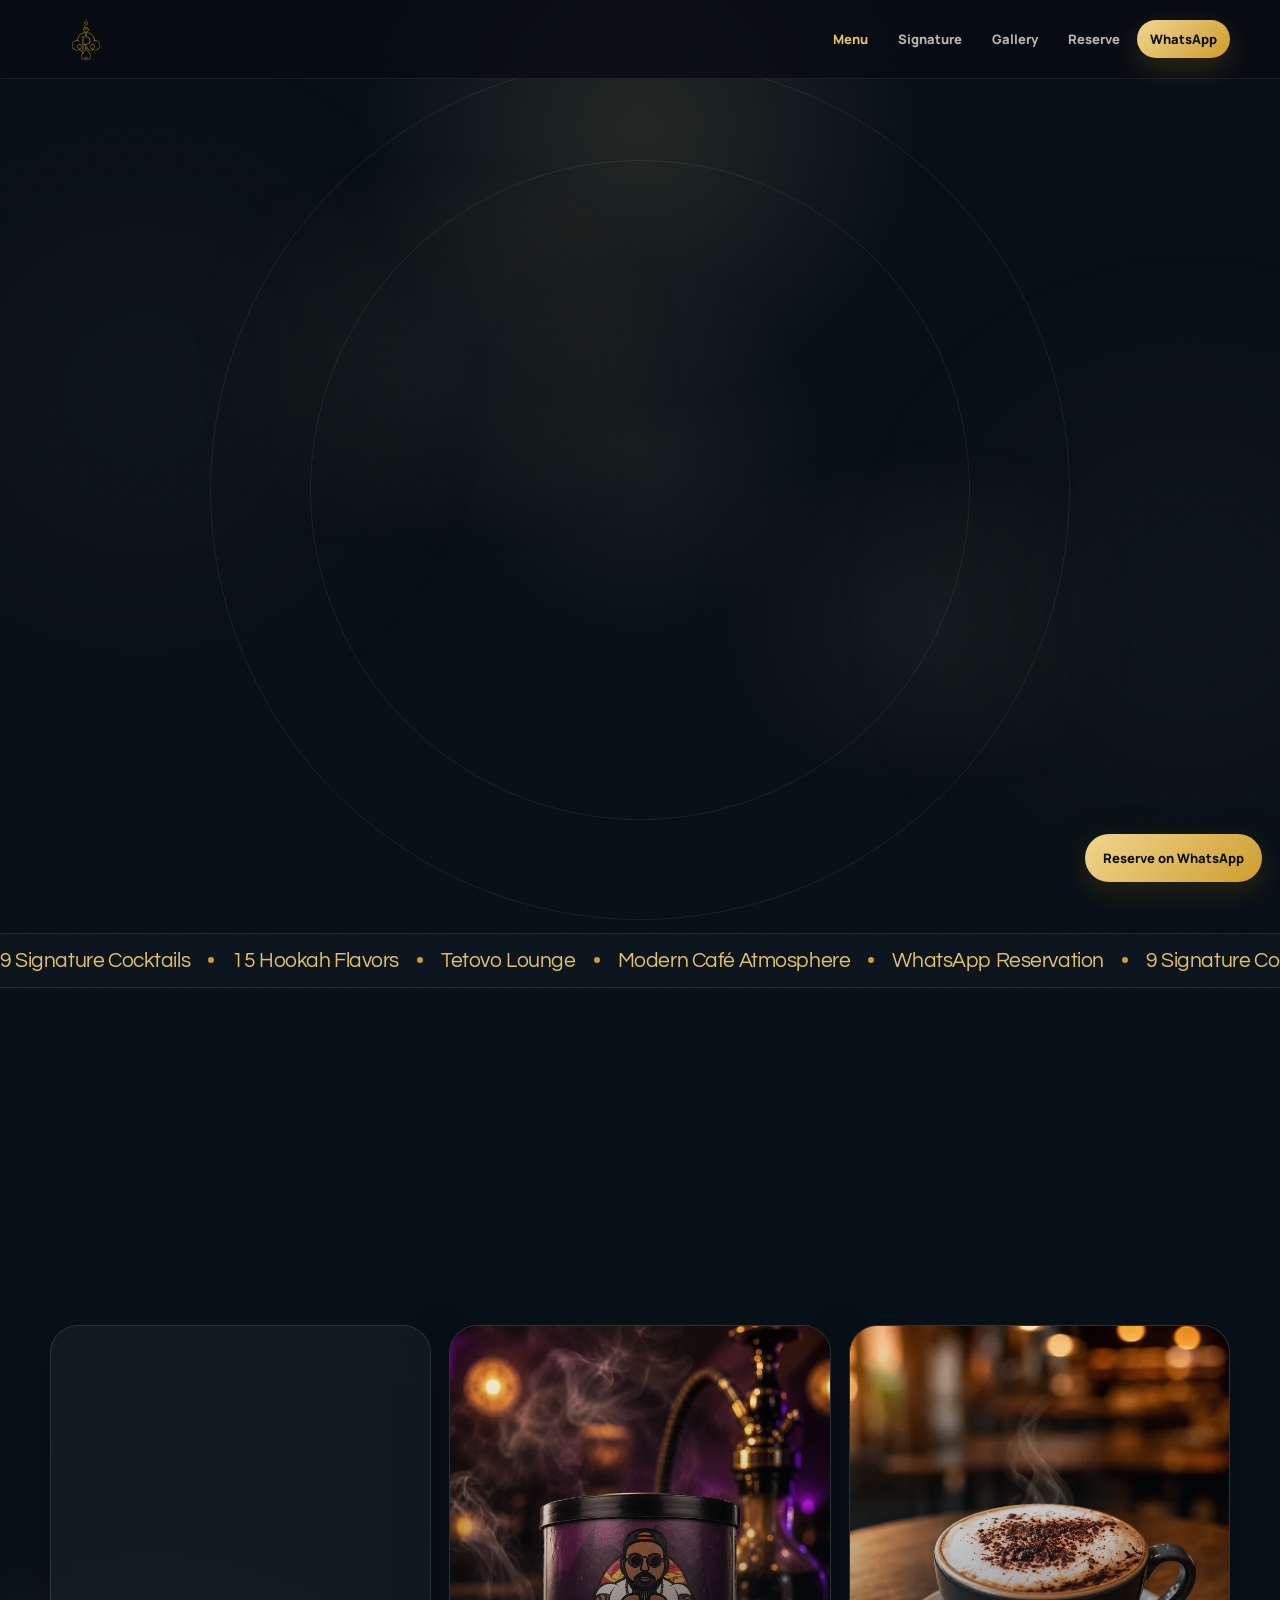
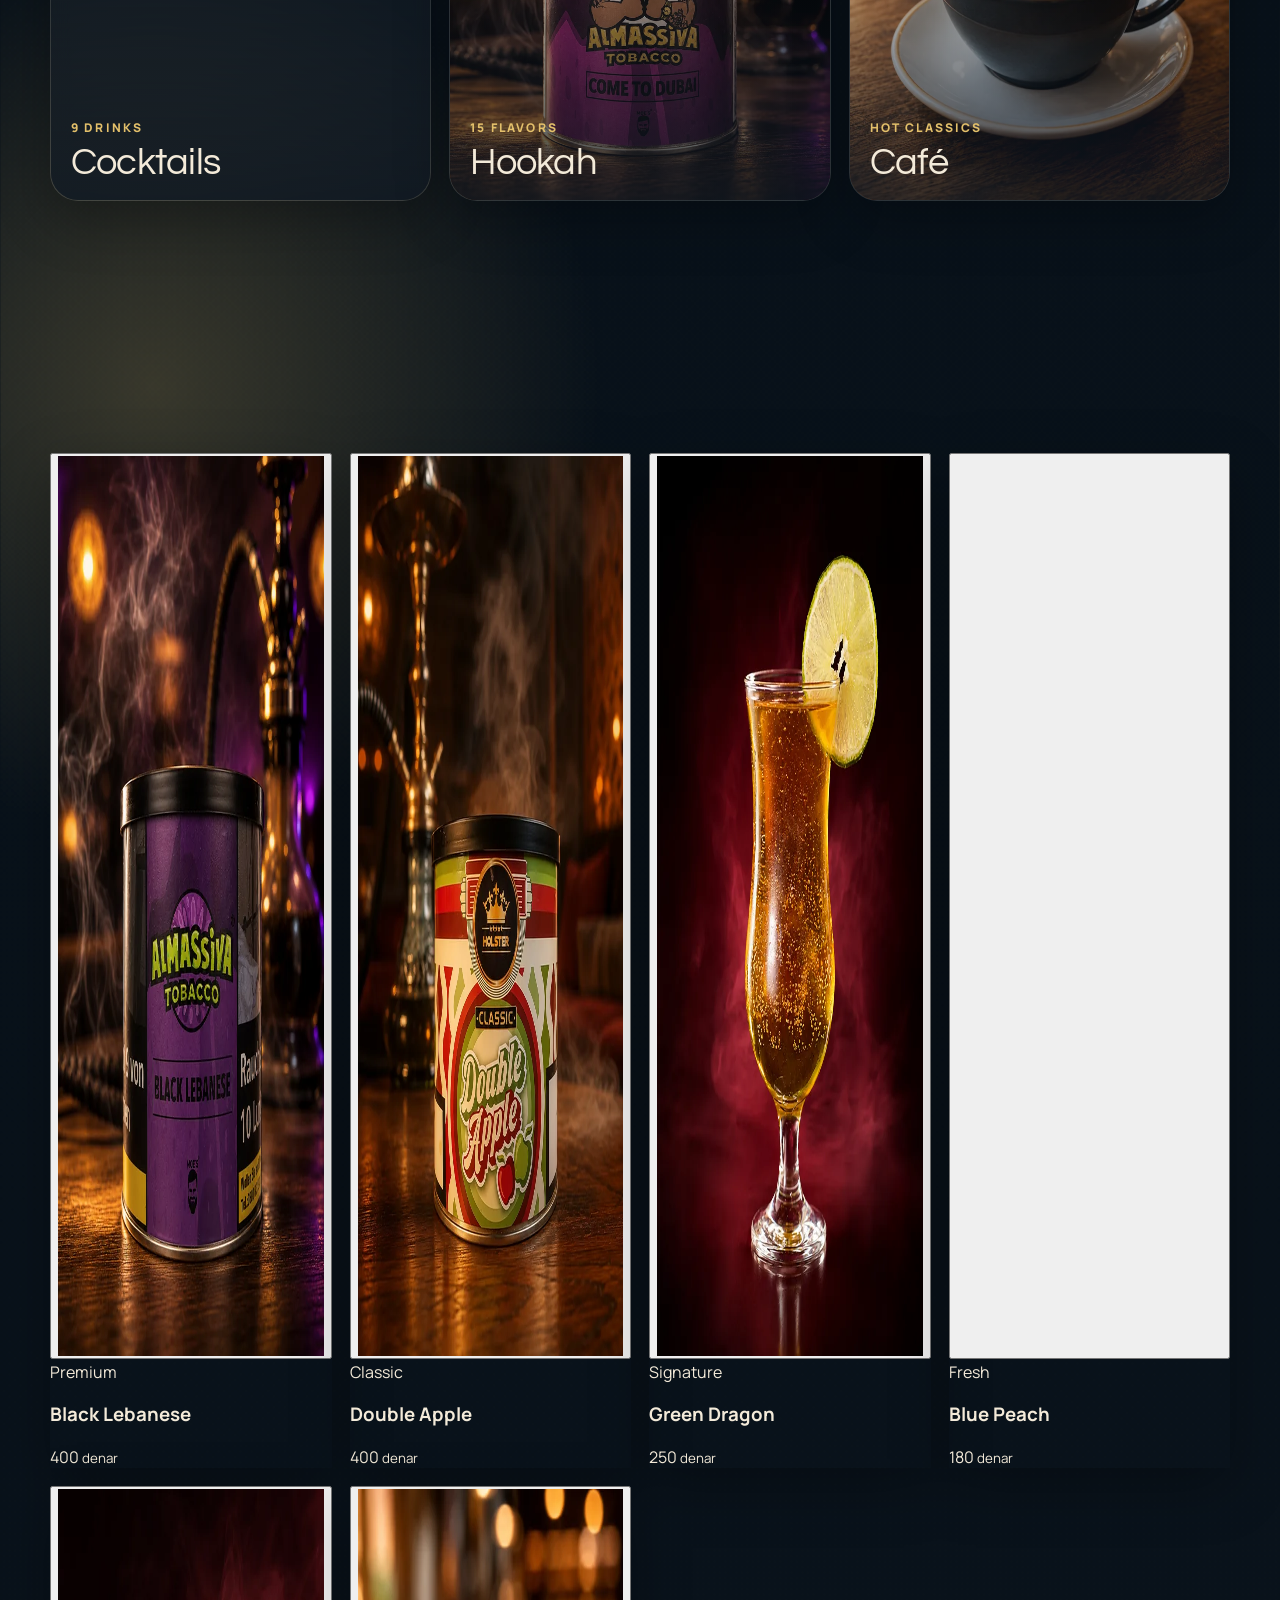
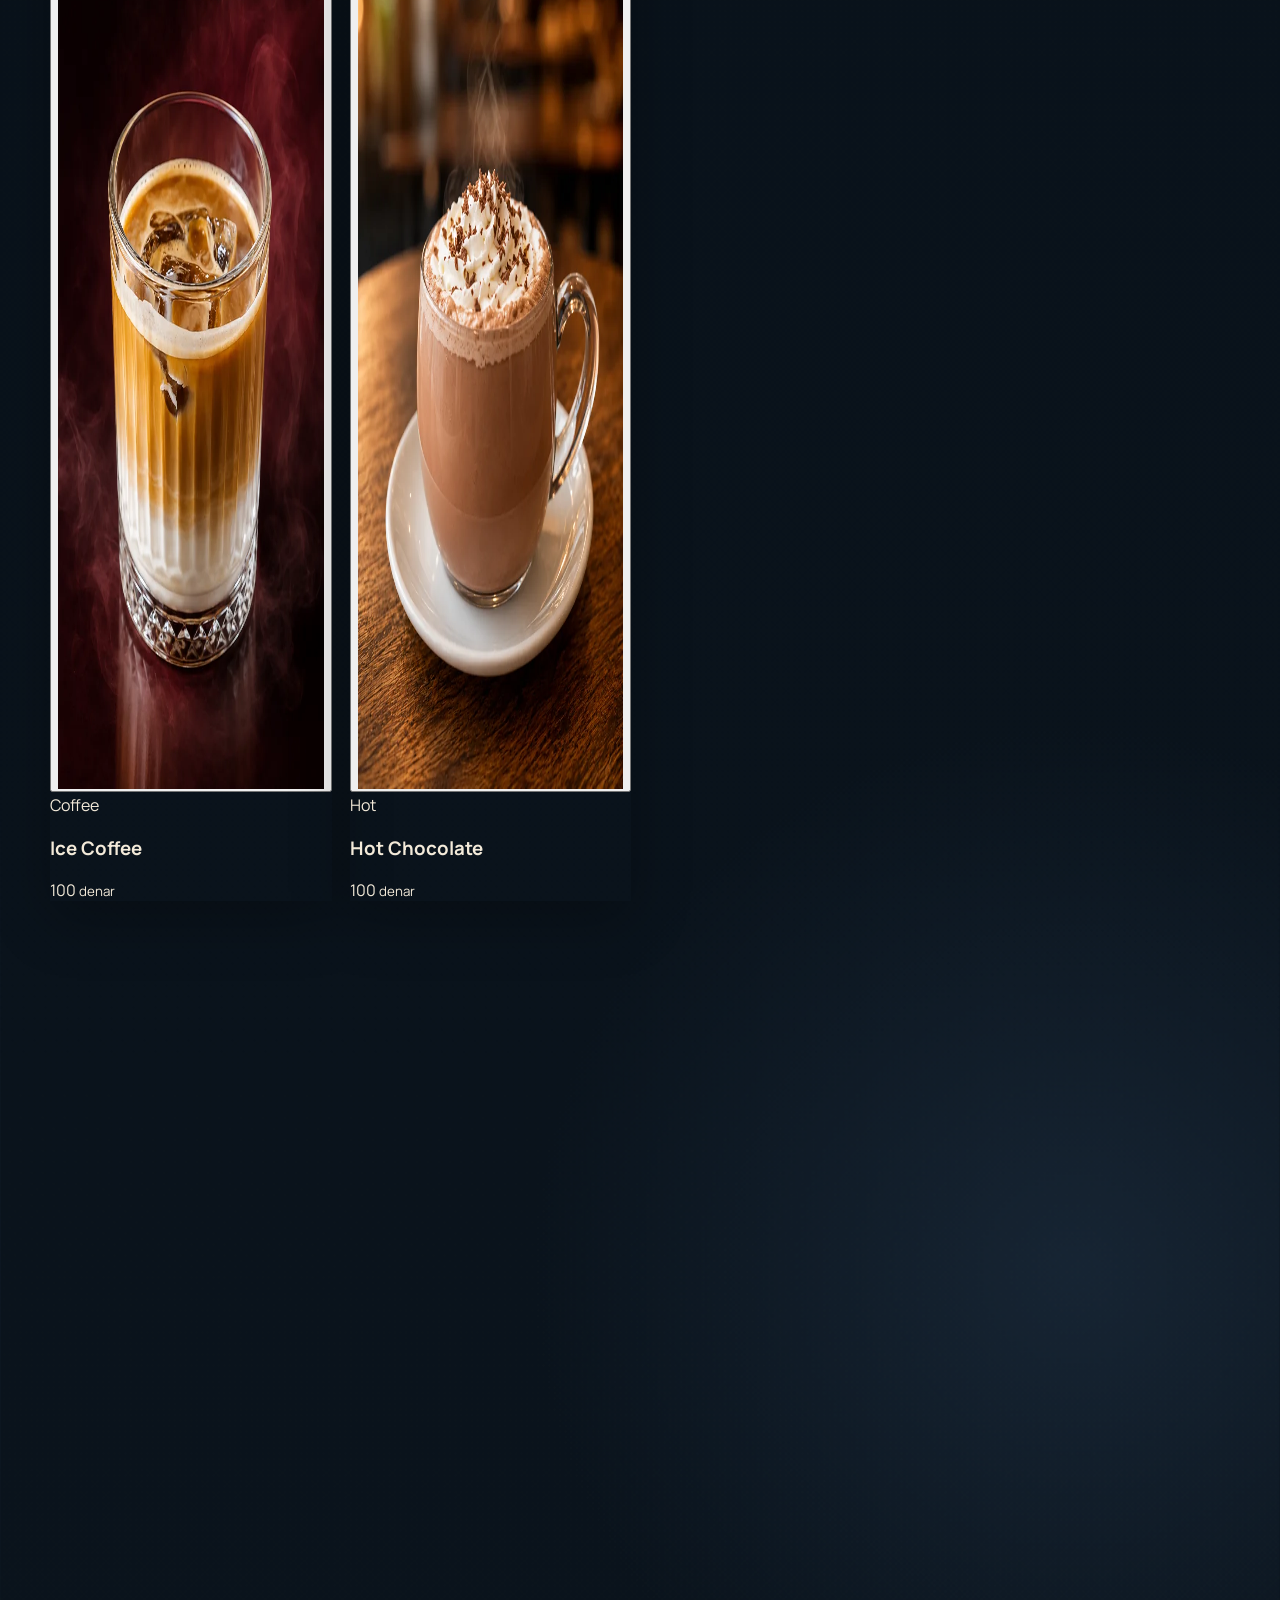
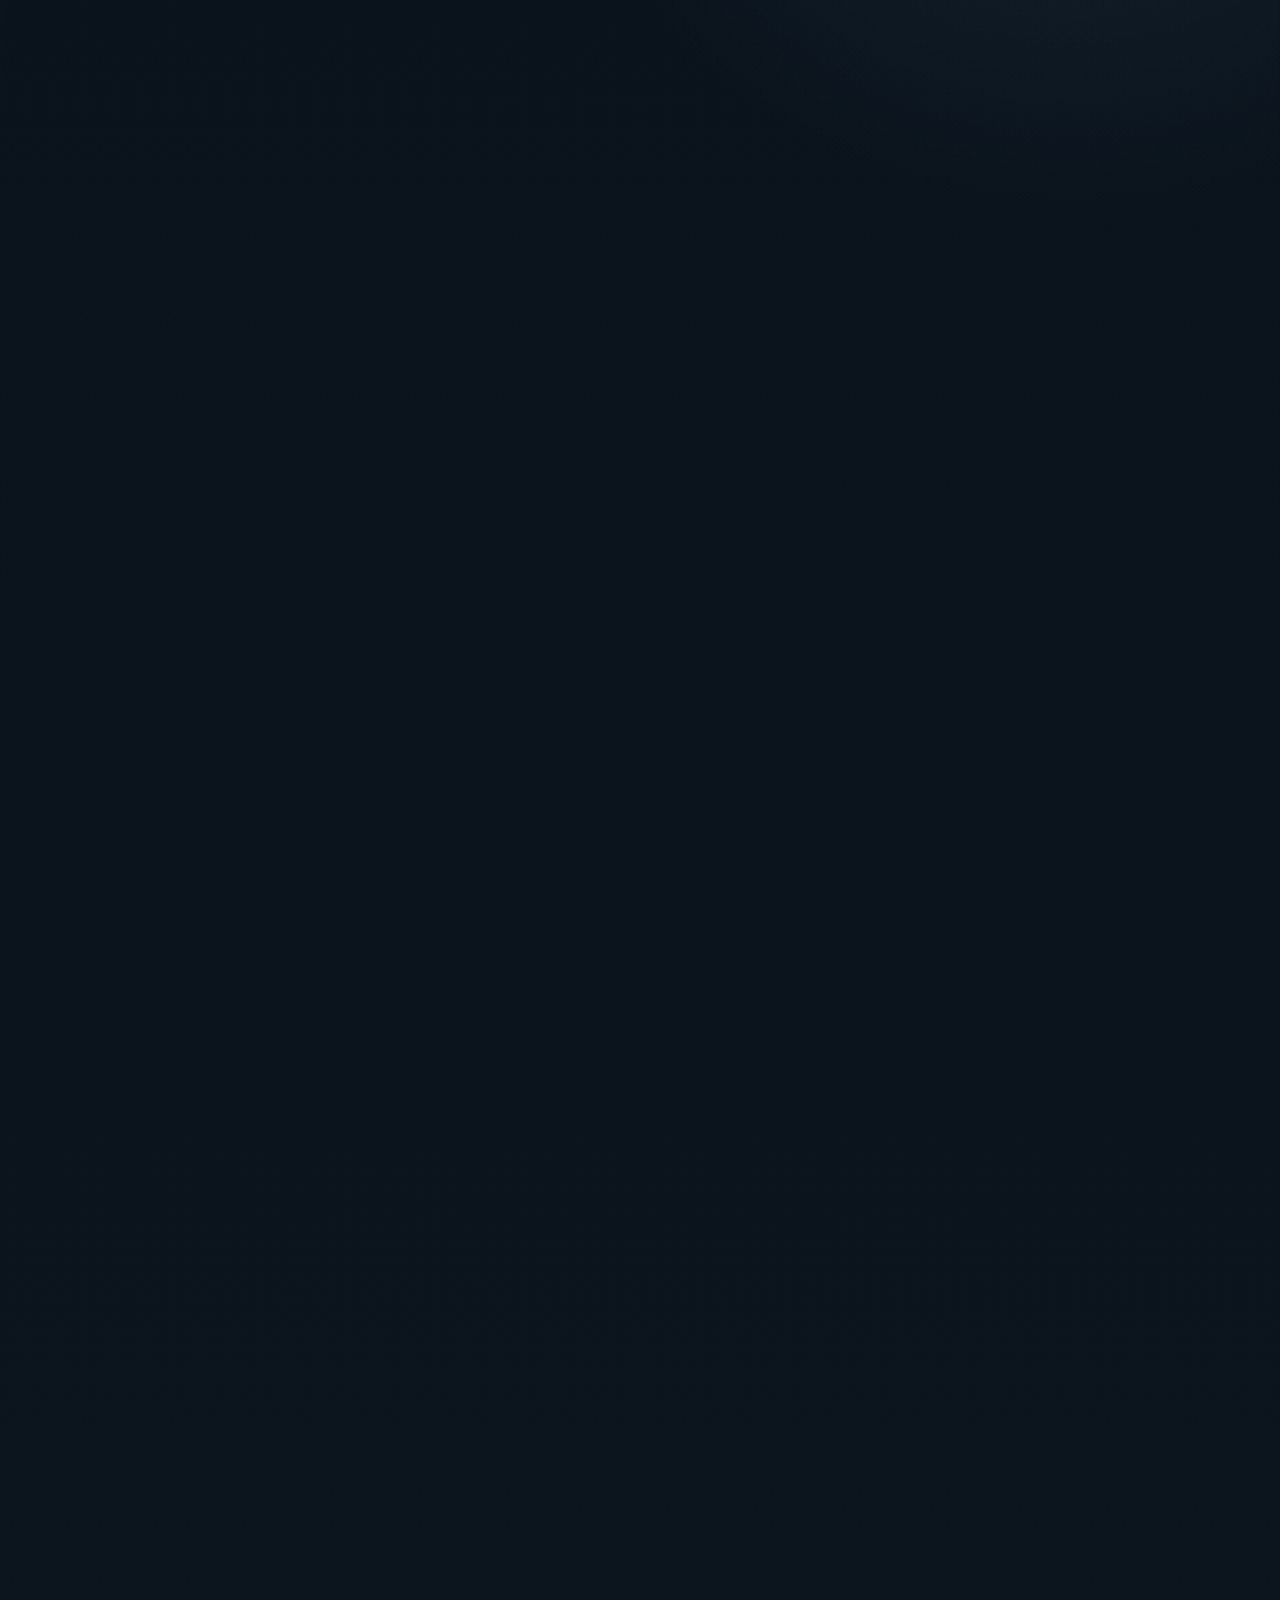
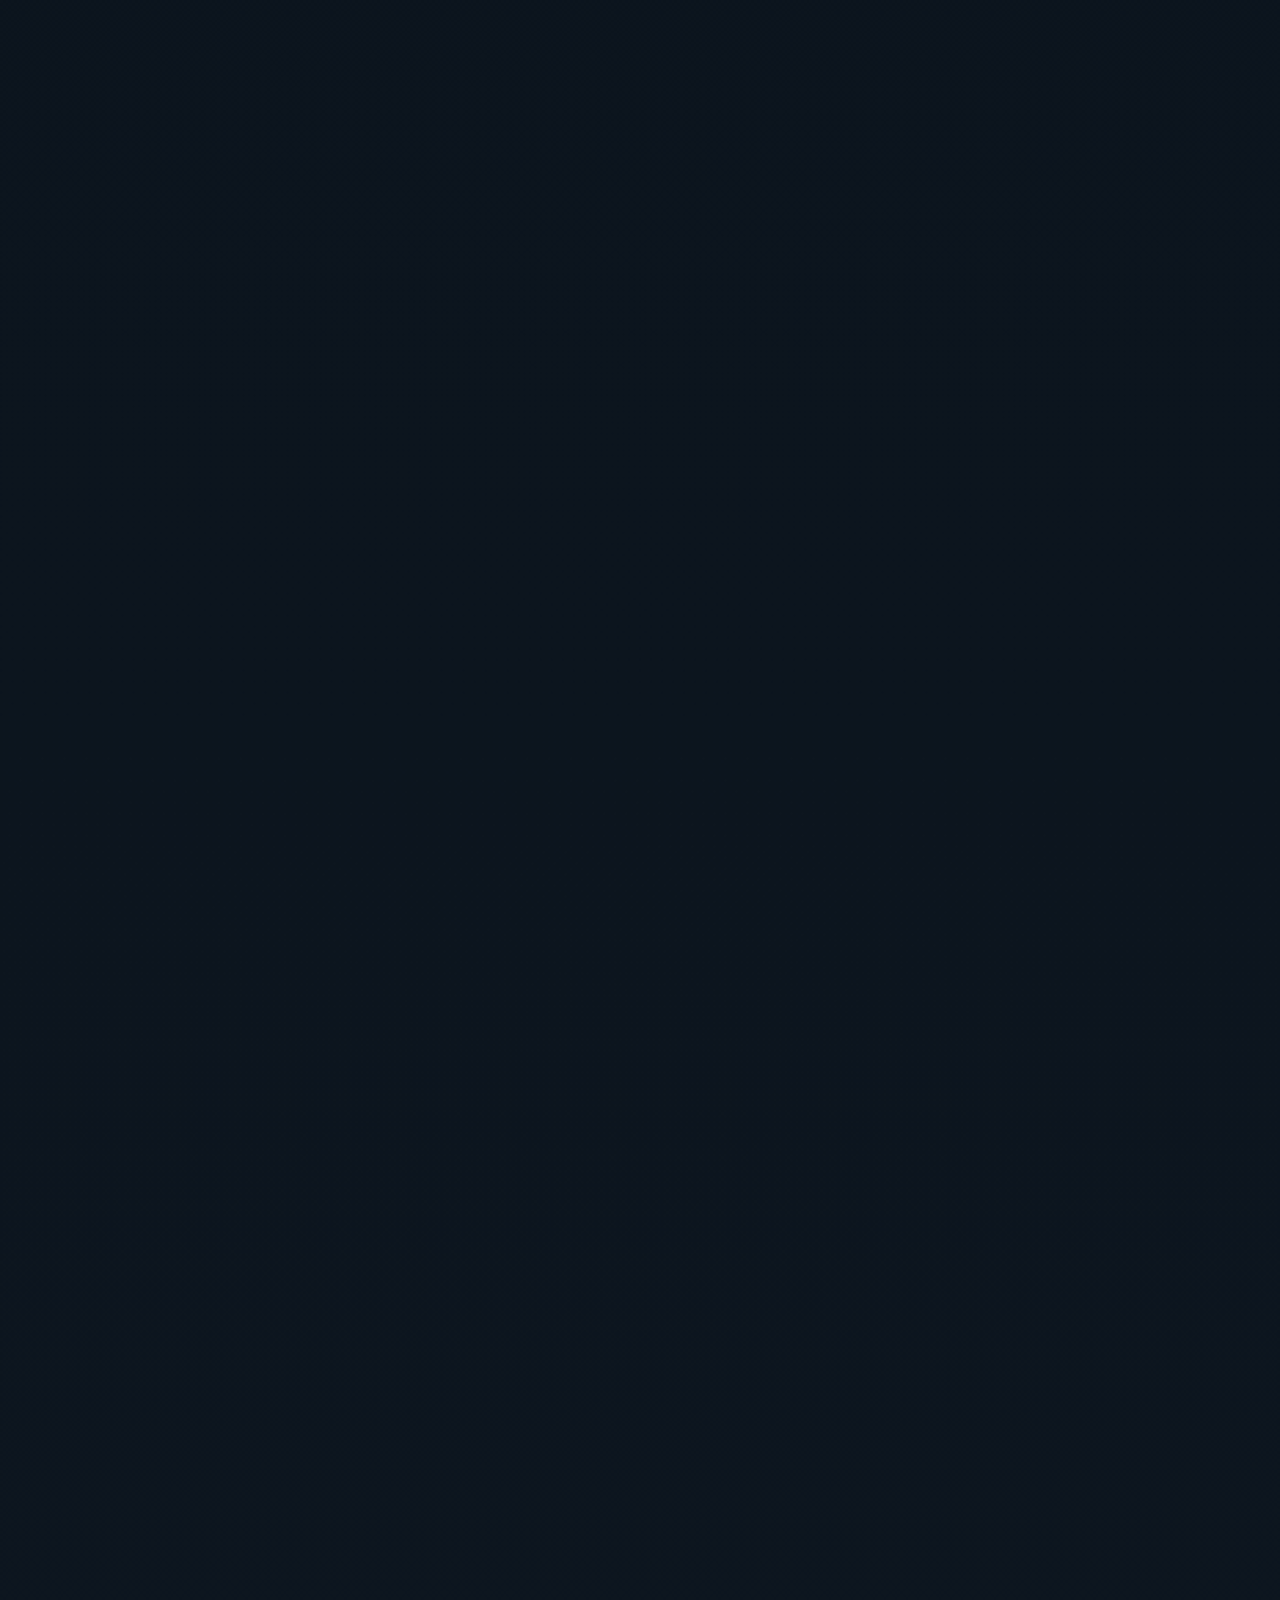
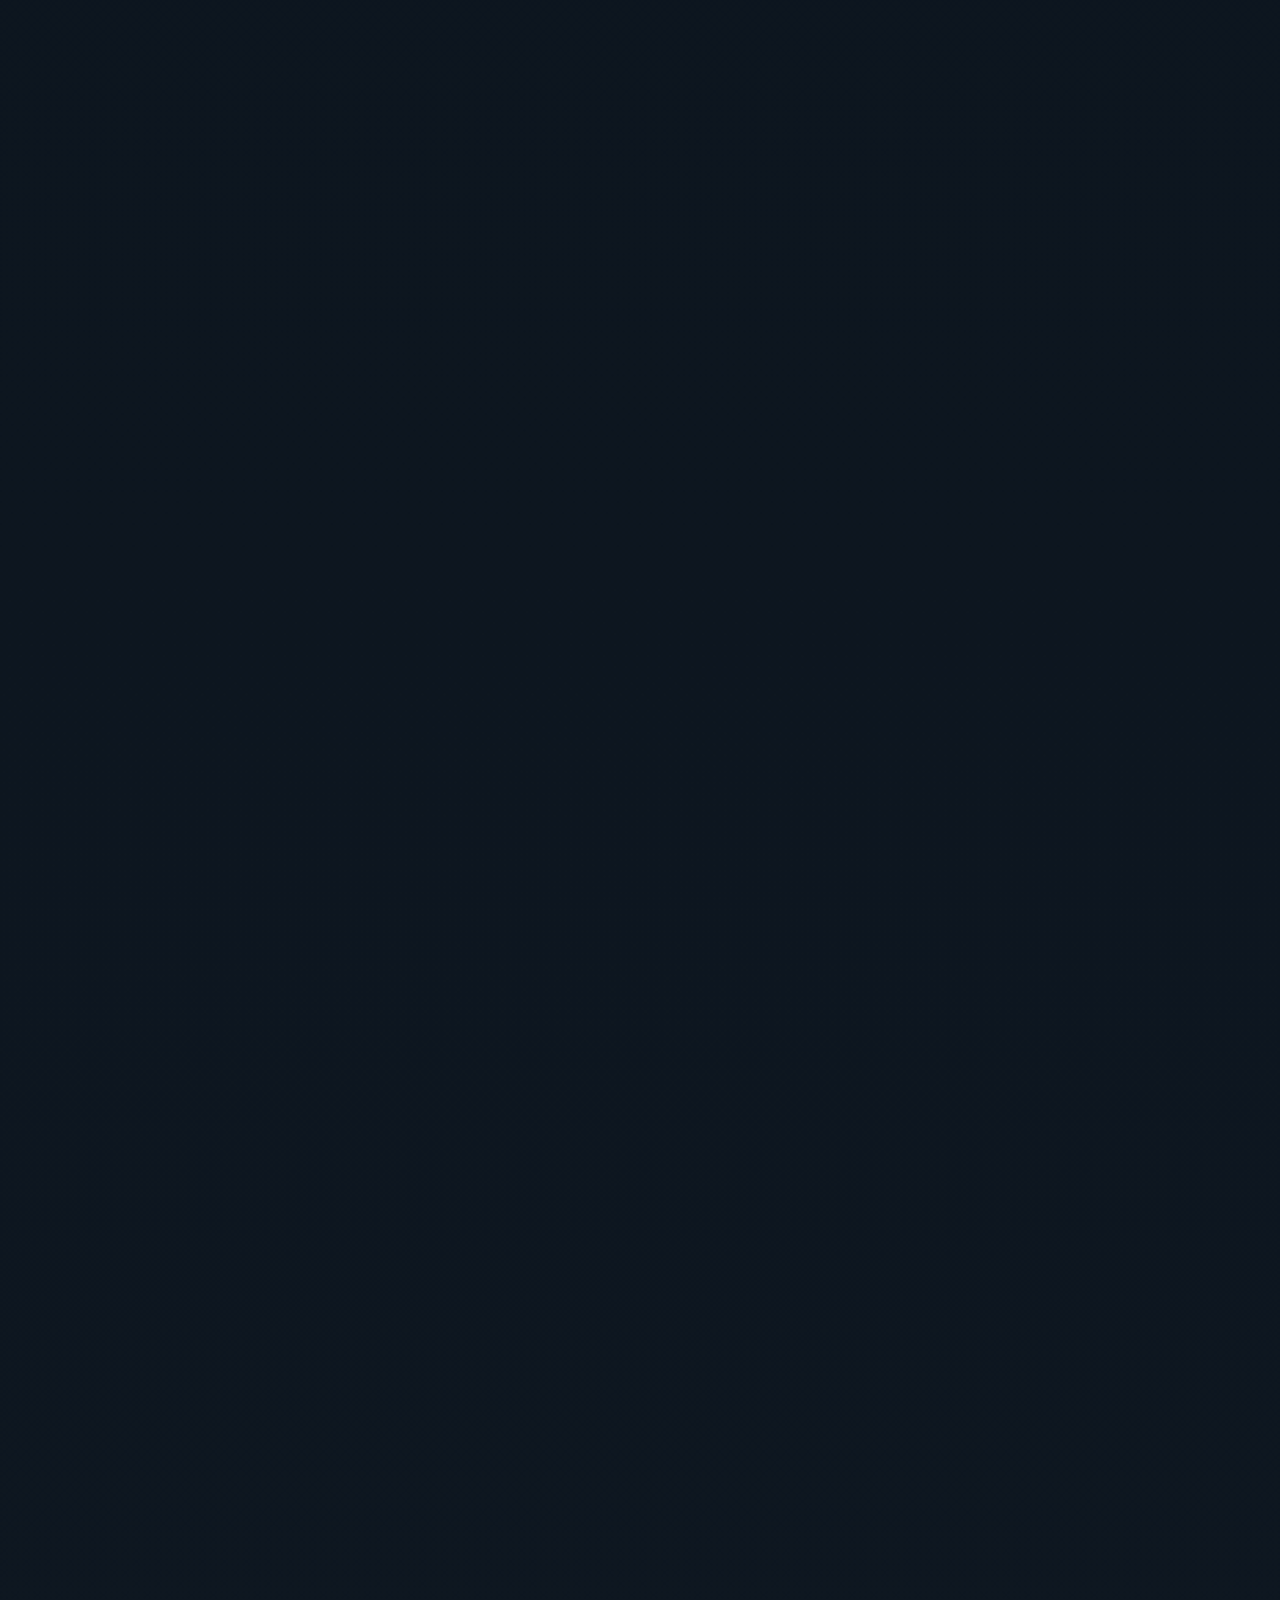
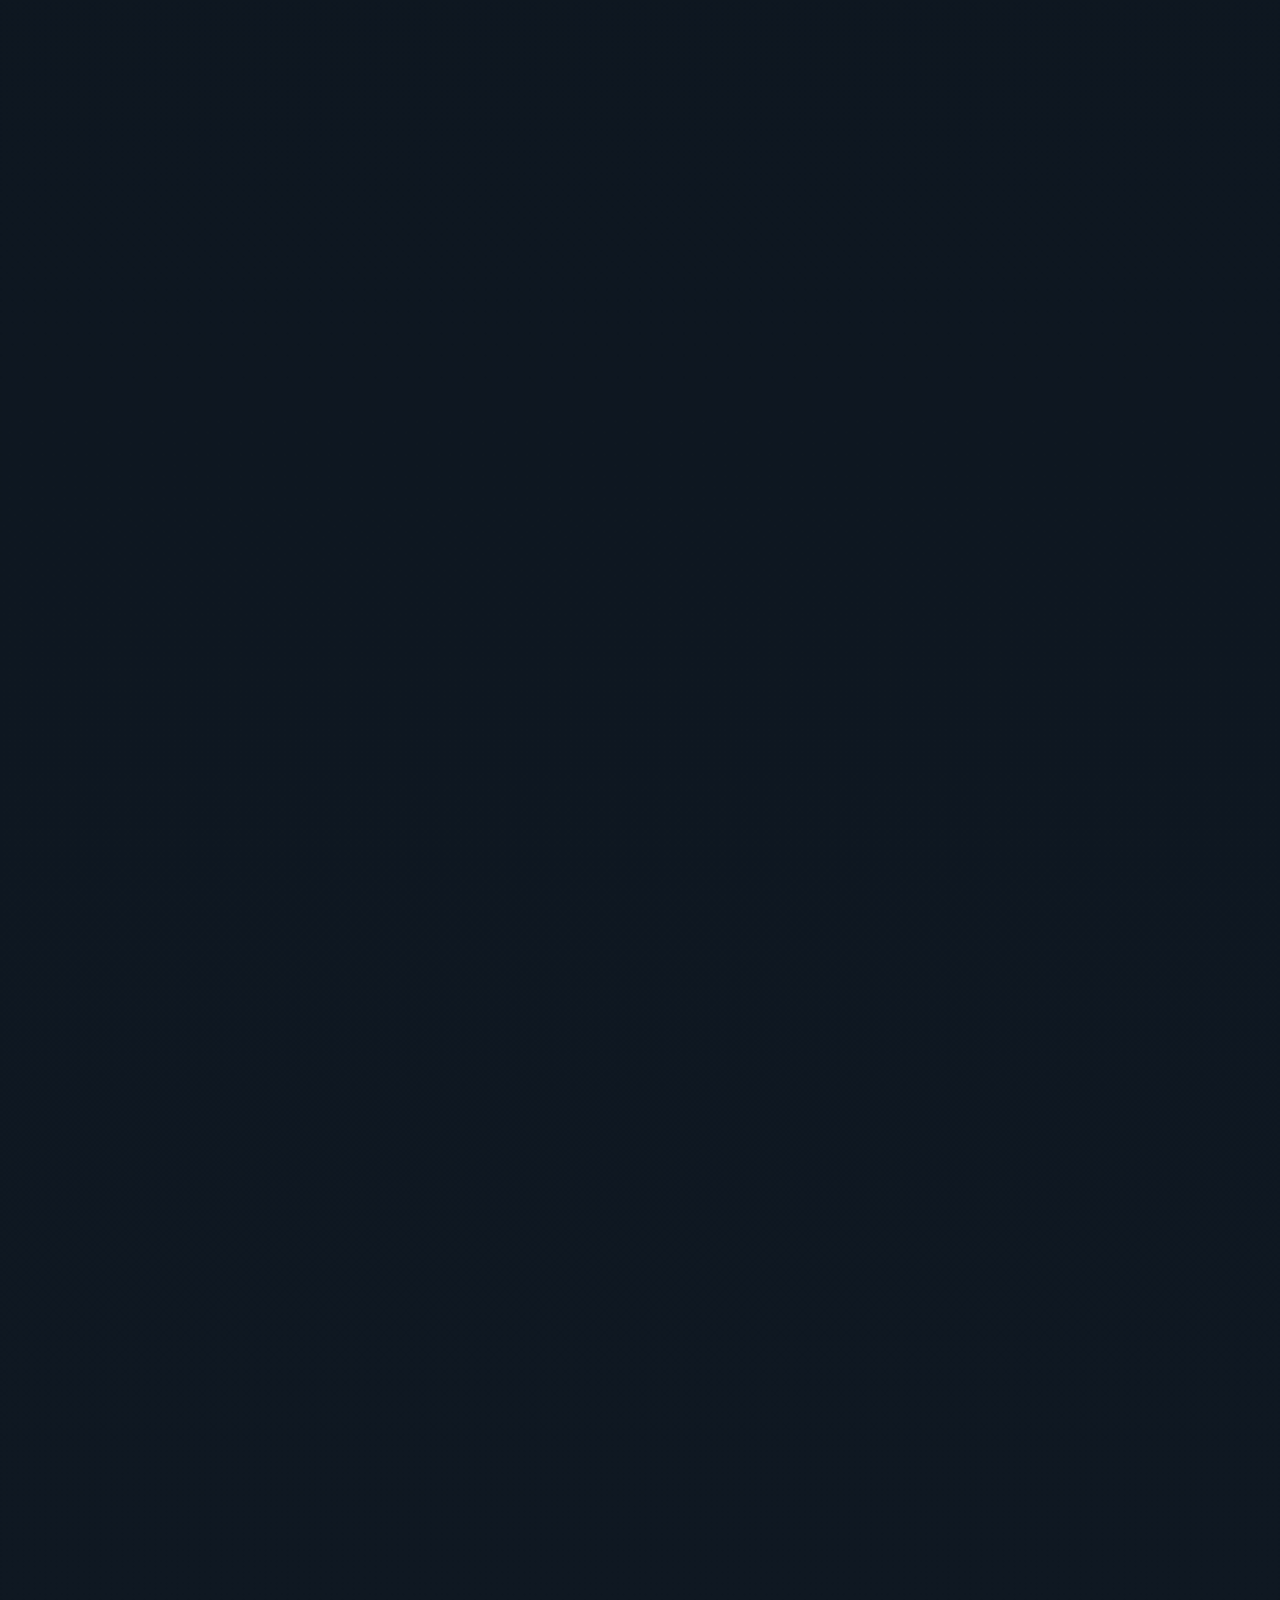
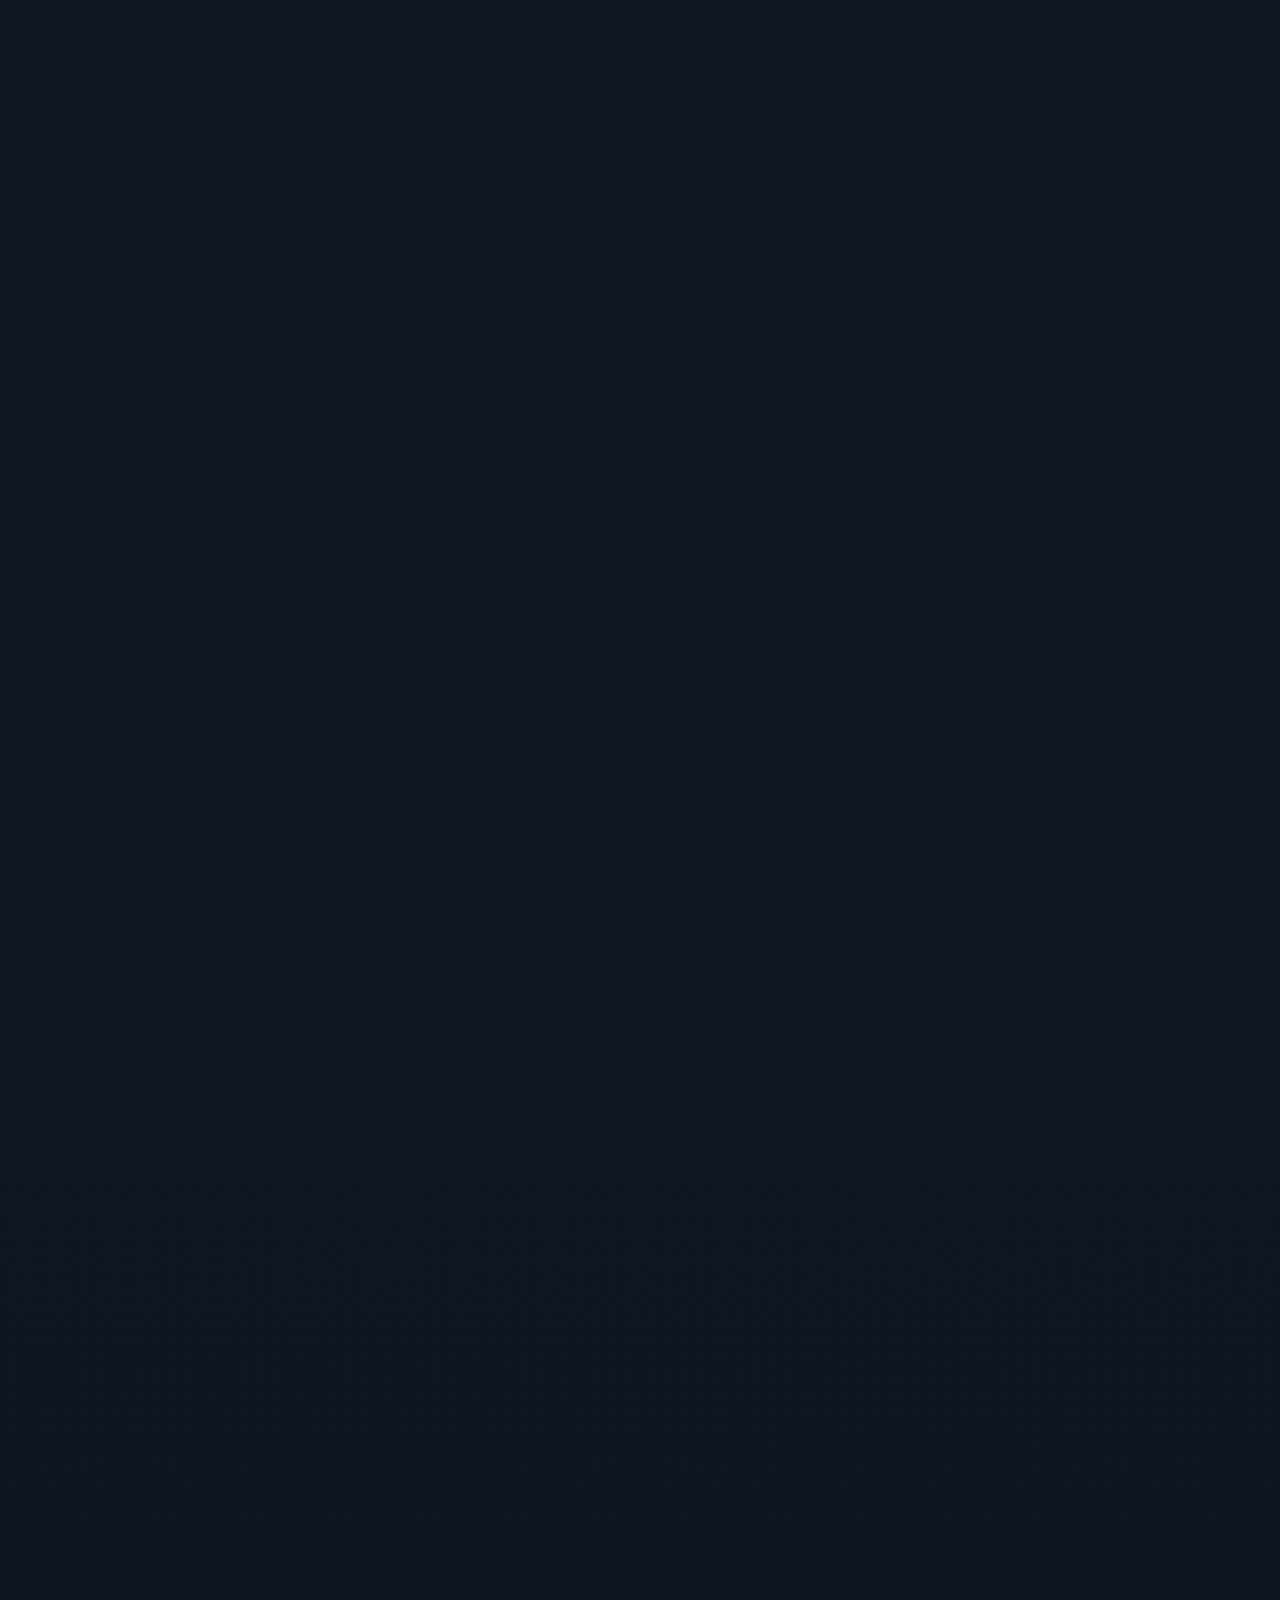
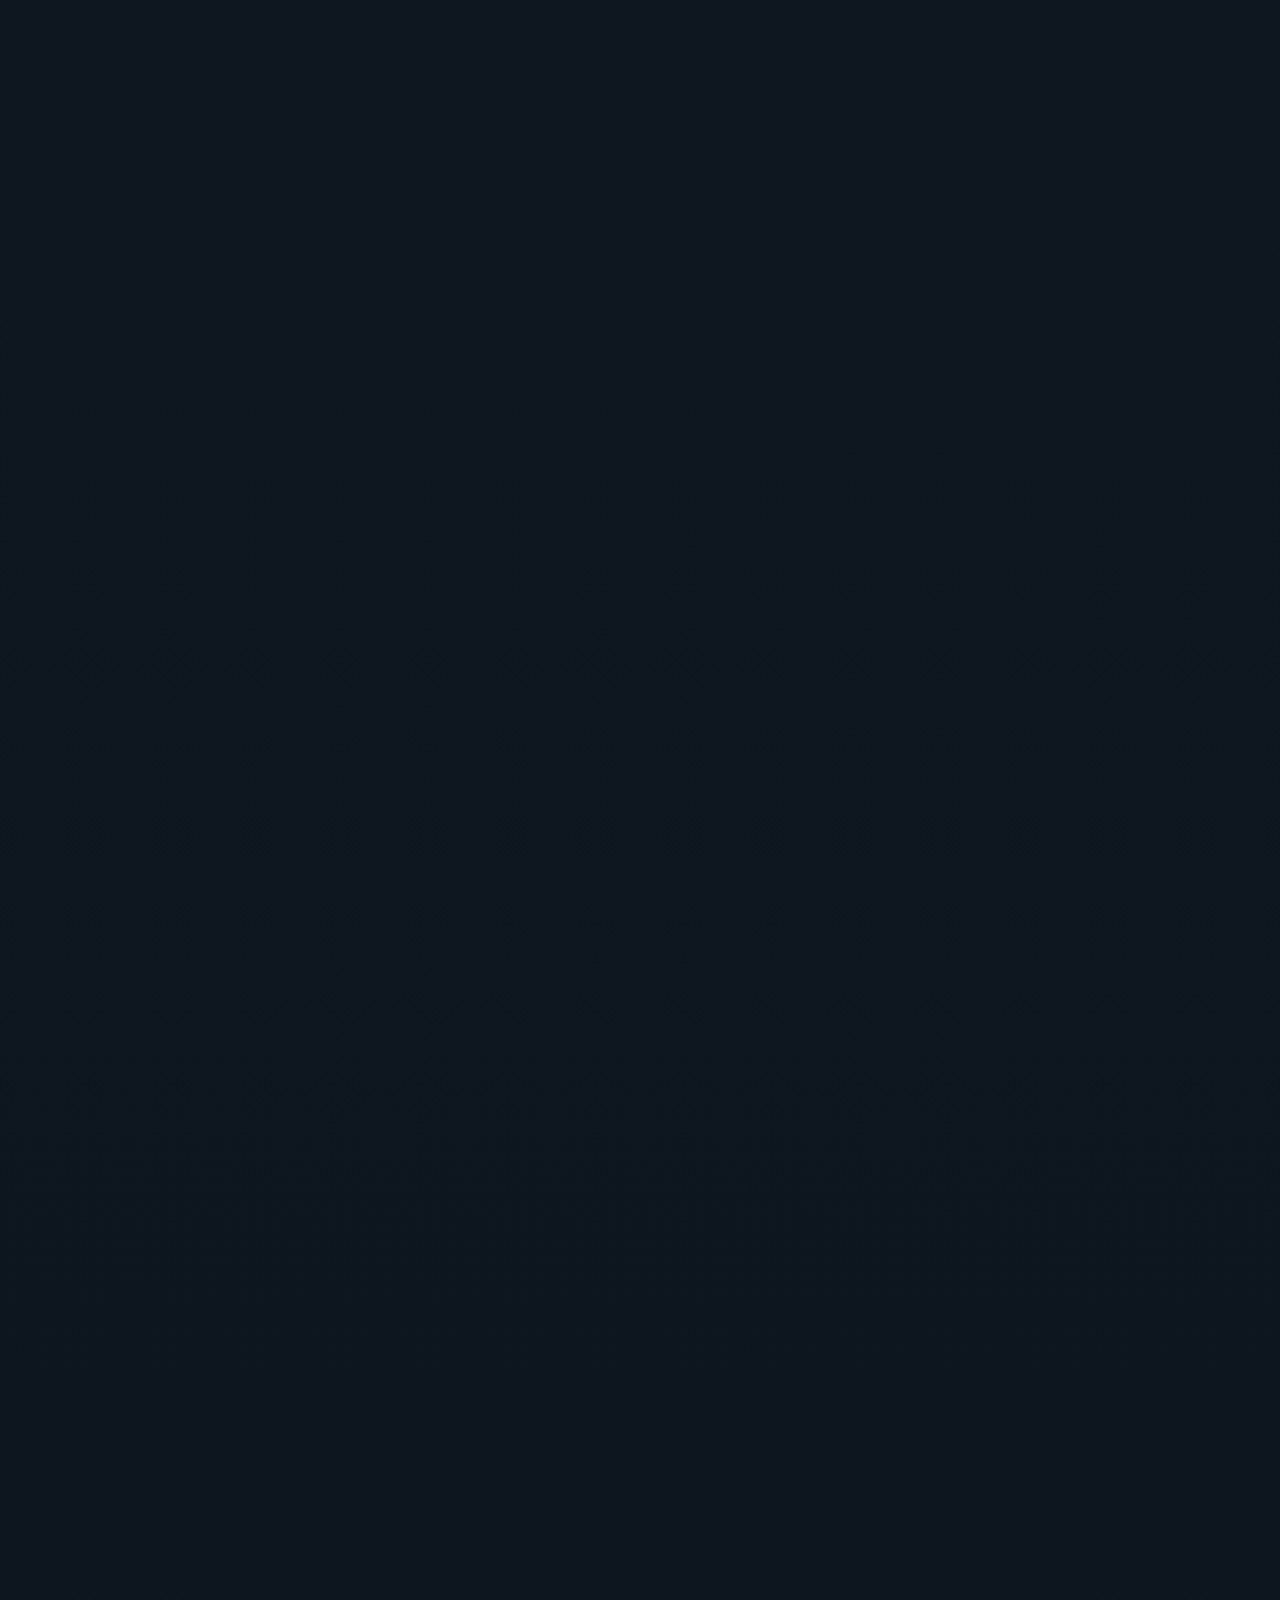
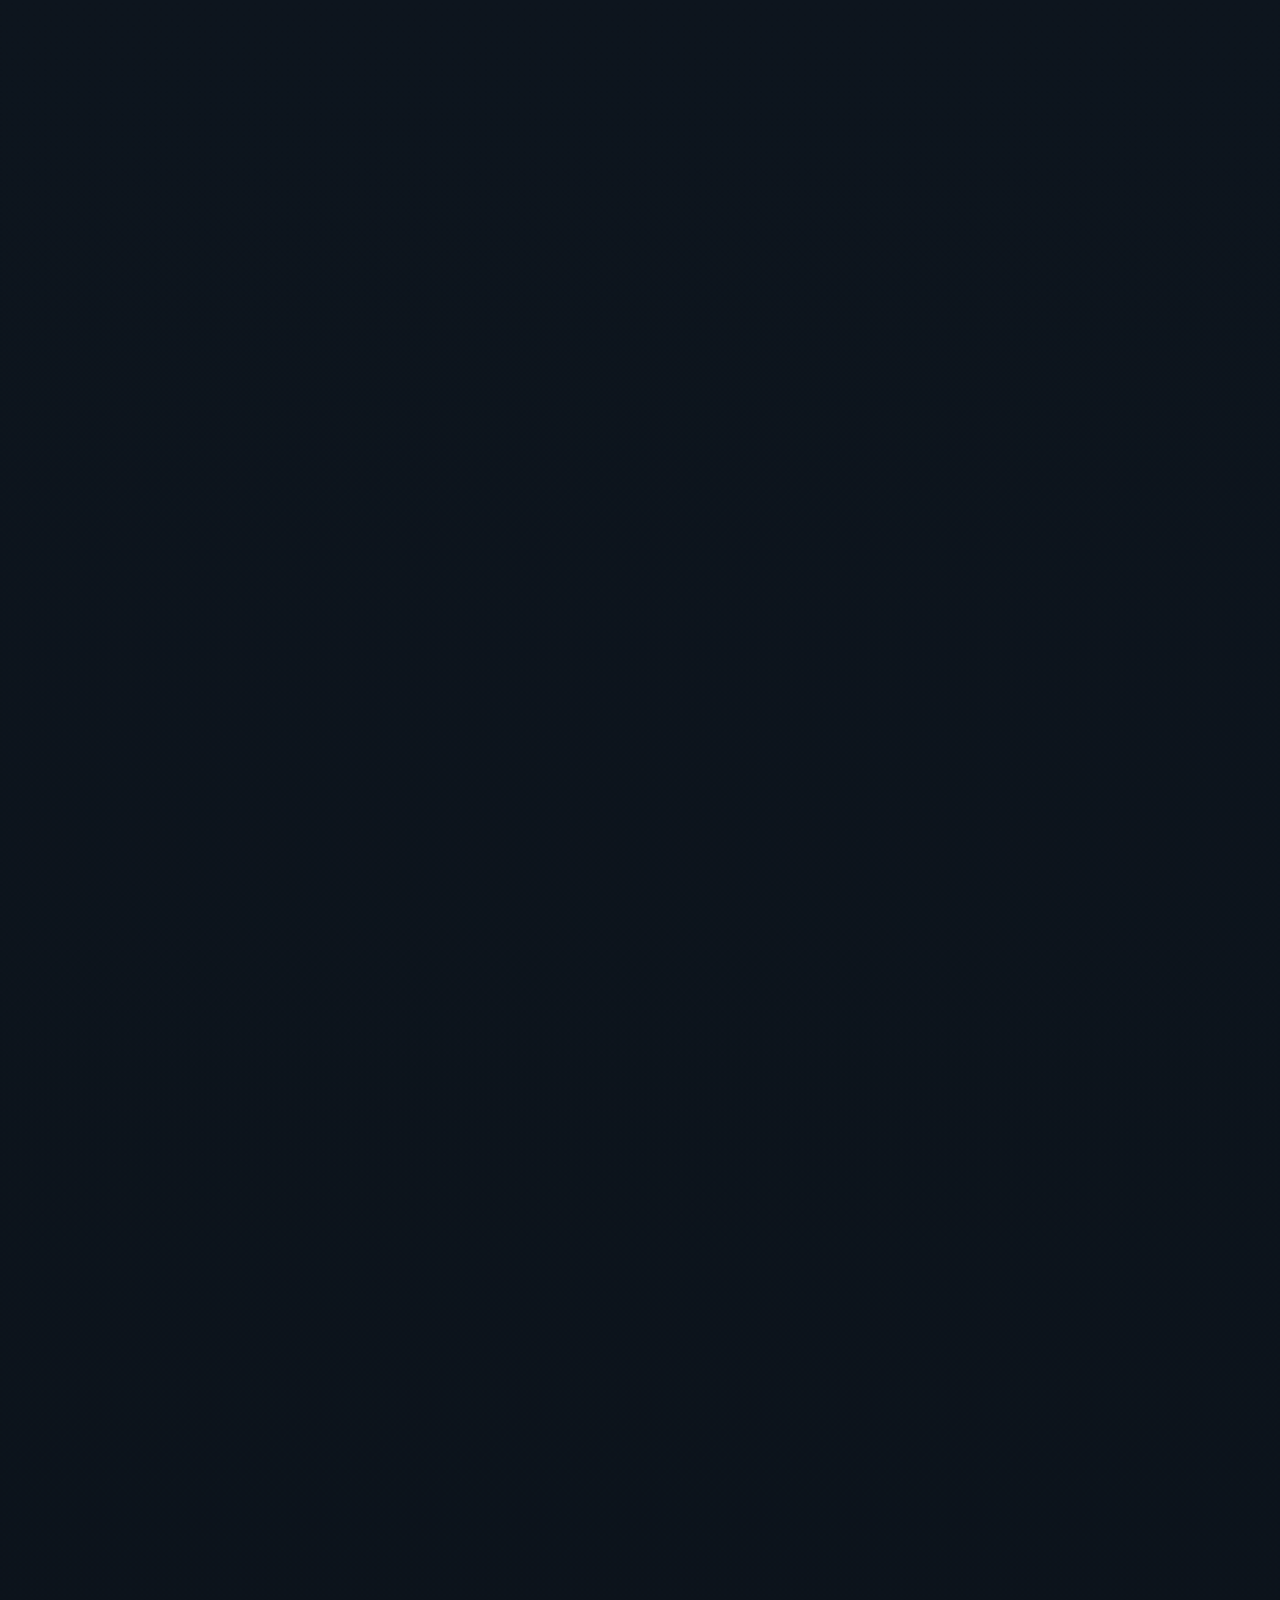
==== commit 3ad88b64: "Second-pass cafe UX and performance polish" ====
--- a/index.html
+++ b/index.html
@@ -8,7 +8,7 @@
 <meta content="Rrem's Café &amp; Hookah in Tetovo, North Macedonia. Discover premium hookah flavors, signature non-alcoholic cocktails, coffee, cold drinks and reserve your table on WhatsApp." name="description"/>
 <meta content="index, follow, max-image-preview:large, max-snippet:-1, max-video-preview:-1" name="robots"/>
 <meta content="#0f1822" name="theme-color"/>
-<link href="https://rrems.mk/" rel="canonical"/><link as="image" href="assets/brand/rrems-hero-lockup-balanced.png" rel="preload"/><link as="image" href="assets/brand/rrems-emblem-nav-balanced.png" rel="preload"/>
+<link href="https://rrems.mk/" rel="canonical"/><link as="image" href="assets/brand/rrems-hero-lockup-balanced.png" rel="preload"/>
 <link href="https://fonts.googleapis.com" rel="preconnect"/>
 <link crossorigin="" href="https://fonts.gstatic.com" rel="preconnect"/>
 <link href="https://fonts.googleapis.com/css2?family=Questrial&amp;family=Manrope:wght@400;500;600;700;800&amp;display=swap" rel="stylesheet"/>
@@ -24,7 +24,7 @@
 <meta content="Rrem's Café &amp; Hookah Tetovo" name="twitter:title"/>
 <meta content="Premium hookah, signature non-alcoholic cocktails and café atmosphere in Tetovo." name="twitter:description"/>
 <meta content="https://rrems.mk/assets/brand/rrems-og.png" name="twitter:image"/>
-<link href="css/style.css" rel="stylesheet"/>
+<link href="css/style.min.css" rel="stylesheet"/>
 <script type="application/ld+json">{
   "@context": "https://schema.org",
   "@type": [
@@ -55,30 +55,27 @@
 <a class="skip-link" href="#menu">Skip to menu</a>
 <div aria-hidden="true" class="ambient ambient-smoke"></div>
 <div aria-hidden="true" class="ambient ambient-shine"></div>
-<div aria-hidden="true" class="particle-field">
-<span></span><span></span><span></span><span></span><span></span><span></span><span></span><span></span><span></span><span></span><span></span><span></span><span></span><span></span><span></span><span></span><span></span><span></span><span></span><span></span>
-</div>
-<div aria-hidden="true" class="intro-overlay" id="introOverlay">
-<div class="intro-inner intro-lockup-wrap"><img alt="" class="intro-lockup" decoding="async" loading="eager" src="assets/brand/rrems-intro-lockup-balanced.png"/></div>
-</div>
+<div aria-hidden="true" class="particle-field"></div>
 <header class="site-header" id="top">
 <div class="container nav">
 <a aria-label="Rrem's Café &amp; Hookah home" class="brand" href="#top">
-<img alt="Rrem's emblem logo" class="brand-emblem-nav" decoding="async" loading="eager" src="assets/brand/rrems-emblem-nav-balanced.png"/>
+<img alt="Rrem's emblem logo" class="brand-emblem-nav" decoding="async" loading="eager" width="1200" height="1200" src="assets/brand/rrems-emblem-nav-balanced.png"/>
 </a>
 <nav aria-label="Main navigation" class="desktop-nav">
+<a href="#menu" class="nav-menu-link">Menu</a>
 <a href="#signature">Signature</a>
-<a href="#menu">Menu</a>
 <a href="#gallery-title">Gallery</a>
 <a href="#reserve">Reserve</a>
+<a class="nav-reserve" href="https://wa.me/38976228755?text=Hello%20Rrem%27s%2C%20I%20would%20like%20to%20reserve%20a%20table." target="_blank" rel="noopener">WhatsApp</a>
 </nav>
 <button aria-expanded="false" aria-label="Open menu" class="menu-toggle" type="button">☰</button>
 </div>
 <nav aria-label="Mobile navigation" class="container mobile-nav" id="mobileNav">
+<a href="#menu">Menu</a>
 <a href="#signature">Signature</a>
-<a href="#menu">Menu</a>
 <a href="#gallery-title">Gallery</a>
 <a href="#reserve">Reserve</a>
+<a class="nav-reserve" href="https://wa.me/38976228755?text=Hello%20Rrem%27s%2C%20I%20would%20like%20to%20reserve%20a%20table." target="_blank" rel="noopener">WhatsApp</a>
 </nav>
 </header>
 <main>
@@ -91,28 +88,28 @@
 <div aria-hidden="true" class="smoke-ring smoke-one"></div>
 <div aria-hidden="true" class="smoke-ring smoke-two"></div>
 <figure class="orbit-card orbit-green reveal">
-<img alt="Green Dragon cocktail at Rrem's Tetovo" decoding="async" fetchpriority="high" loading="eager" src="assets/Kokteyl/Green-Dragon.webp"/>
+<img alt="Green Dragon cocktail at Rrem's Tetovo" decoding="async" loading="lazy" width="720" height="900" src="assets/Kokteyl/Green-Dragon.webp"/>
 <figcaption>Green Dragon</figcaption>
 </figure>
 <figure class="orbit-card orbit-hookah reveal">
-<img alt="Black Lebanese premium hookah flavor at Rrem's" decoding="async" fetchpriority="high" loading="eager" src="assets/Nargile/Black-Lebanese.webp"/>
+<img alt="Black Lebanese premium hookah flavor at Rrem's" decoding="async" loading="lazy" width="720" height="900" src="assets/Nargile/Black-Lebanese.webp"/>
 <figcaption>Premium Hookah</figcaption>
 </figure>
 <figure class="orbit-card orbit-coffee reveal">
-<img alt="Ice coffee at Rrem's Café" decoding="async" fetchpriority="high" loading="eager" src="assets/Cold-Drinks/Ice-Coffee.webp"/>
+<img alt="Ice coffee at Rrem's Café" decoding="async" loading="lazy" width="720" height="900" src="assets/Cold-Drinks/Ice-Coffee.webp"/>
 <figcaption>Ice Coffee</figcaption>
 </figure>
 <div class="hero-core reveal">
 <div class="hero-logo-shell hero-lockup-shell">
-<img alt="Rrem's Café &amp; Hookah logo" class="hero-lockup" decoding="async" fetchpriority="high" loading="eager" src="assets/brand/rrems-hero-lockup-balanced.png"/>
+<img alt="Rrem's Café &amp; Hookah logo" class="hero-lockup" decoding="async" fetchpriority="high" loading="eager" width="1800" height="1165" src="assets/brand/rrems-hero-lockup-balanced.png"/>
 </div>
 <p class="hero-location">Tetovo • North Macedonia</p>
 <h1 class="sr-only" id="hero-title">Rrem's Café &amp; Hookah</h1>
-<p class="tagline">Coffee. Smoke. Vibes.</p>
-<p class="hero-note">Premium hookah, signature drinks and an elevated night atmosphere.</p>
+<p class="tagline">Cafe. Cocktails. Hookah.</p>
+<p class="hero-note">Premium hookah, signature non-alcoholic cocktails, coffee and quick WhatsApp reservations in Tetovo.</p>
 <div class="hero-actions">
-<a class="btn btn-primary" href="#menu">View Menu</a>
-<a class="btn btn-secondary" href="#reserve">Reserve on WhatsApp</a>
+<a class="btn btn-primary" href="#menu">Explore Menu</a>
+<a class="btn btn-secondary" href="#reserve">Reserve Table</a>
 </div>
 </div>
 </div>
@@ -126,8 +123,8 @@
 <section class="signature section-pad" id="signature">
 <div class="container section-head reveal center-head">
 <p class="kicker">Signature</p>
-<h2>Set the mood.</h2>
-<p class="section-note">Hookah, cocktails and café classics in one clean experience.</p>
+<h2>Cafe lounge essentials.</h2>
+<p class="section-note">Cocktails, hookah and café classics, grouped for quick browsing.</p>
 </div>
 <div class="container notes-row reveal">
 <article><strong>Modern lounge</strong><span>Soft light, dark navy, gold details.</span></article>
@@ -136,15 +133,15 @@
 </div>
 <div class="container mood-grid">
 <a class="mood-card cocktail" data-filter-link="cocktails" href="#menu">
-<img alt="Blue Peach signature cocktail at Rrem's" decoding="async" loading="eager" src="assets/Kokteyl/Blue-peach.webp"/>
+<img alt="Blue Peach signature cocktail at Rrem's" decoding="async" loading="lazy" width="720" height="900" src="assets/Kokteyl/Blue-peach.webp"/>
 <span>9 drinks</span><strong>Cocktails</strong>
 </a>
 <a class="mood-card hookah" data-filter-link="hookah" href="#menu">
-<img alt="Come To Dubai premium hookah flavor" decoding="async" loading="eager" src="assets/Nargile/Come-To-Dubai.webp"/>
+<img alt="Come To Dubai premium hookah flavor" decoding="async" loading="lazy" width="720" height="900" src="assets/Nargile/Come-To-Dubai.webp"/>
 <span>15 flavors</span><strong>Hookah</strong>
 </a>
 <a class="mood-card coffee" data-filter-link="hot" href="#menu">
-<img alt="Cappuccino at Rrem's Café" decoding="async" loading="eager" src="assets/Hot-Drinks/Cappicuno.webp"/>
+<img alt="Cappuccino at Rrem's Café" decoding="async" loading="lazy" width="720" height="900" src="assets/Hot-Drinks/Cappicuno.webp"/>
 <span>Hot classics</span><strong>Café</strong>
 </a>
 </div>
@@ -156,7 +153,7 @@
 </div>
 <div class="container featured-grid"><article class="menu-card" data-category="hookah" data-name="black lebanese" itemscope="" itemtype="https://schema.org/MenuItem">
 <button class="image-open" data-alt="Black Lebanese hookah flavor at Rrem's" data-image="assets/Nargile/Black-Lebanese.webp" type="button">
-<img alt="Black Lebanese hookah flavor at Rrem's" decoding="async" itemprop="image" loading="eager" src="assets/Nargile/Black-Lebanese.webp"/>
+<img alt="Black Lebanese hookah flavor at Rrem's" decoding="async" itemprop="image" loading="lazy" width="720" height="900" src="assets/Nargile/Black-Lebanese.webp"/>
 </button>
 <div class="menu-card-body">
 <span class="badge">Premium</span>
@@ -166,7 +163,7 @@
 </div>
 </article><article class="menu-card" data-category="hookah" data-name="double apple" itemscope="" itemtype="https://schema.org/MenuItem">
 <button class="image-open" data-alt="Double Apple hookah flavor at Rrem's" data-image="assets/Nargile/Double-Apple.webp" type="button">
-<img alt="Double Apple hookah flavor at Rrem's" decoding="async" itemprop="image" loading="eager" src="assets/Nargile/Double-Apple.webp"/>
+<img alt="Double Apple hookah flavor at Rrem's" decoding="async" itemprop="image" loading="lazy" width="720" height="900" src="assets/Nargile/Double-Apple.webp"/>
 </button>
 <div class="menu-card-body">
 <span class="badge">Classic</span>
@@ -176,7 +173,7 @@
 </div>
 </article><article class="menu-card" data-category="cocktails" data-name="green dragon" itemscope="" itemtype="https://schema.org/MenuItem">
 <button class="image-open" data-alt="Green Dragon signature non-alcoholic cocktail at Rrem's in Tetovo" data-image="assets/Kokteyl/Green-Dragon.webp" type="button">
-<img alt="Green Dragon signature non-alcoholic cocktail at Rrem's in Tetovo" decoding="async" itemprop="image" loading="eager" src="assets/Kokteyl/Green-Dragon.webp"/>
+<img alt="Green Dragon signature non-alcoholic cocktail at Rrem's in Tetovo" decoding="async" itemprop="image" loading="lazy" width="720" height="900" src="assets/Kokteyl/Green-Dragon.webp"/>
 </button>
 <div class="menu-card-body">
 <span class="badge">Signature</span>
@@ -186,7 +183,7 @@
 </div>
 </article><article class="menu-card" data-category="cocktails" data-name="blue peach" itemscope="" itemtype="https://schema.org/MenuItem">
 <button class="image-open" data-alt="Blue Peach non-alcoholic cocktail at Rrem's" data-image="assets/Kokteyl/Blue-peach.webp" type="button">
-<img alt="Blue Peach non-alcoholic cocktail at Rrem's" decoding="async" itemprop="image" loading="eager" src="assets/Kokteyl/Blue-peach.webp"/>
+<img alt="Blue Peach non-alcoholic cocktail at Rrem's" decoding="async" itemprop="image" loading="lazy" width="720" height="900" src="assets/Kokteyl/Blue-peach.webp"/>
 </button>
 <div class="menu-card-body">
 <span class="badge">Fresh</span>
@@ -196,7 +193,7 @@
 </div>
 </article><article class="menu-card" data-category="cold" data-name="ice coffee" itemscope="" itemtype="https://schema.org/MenuItem">
 <button class="image-open" data-alt="Ice coffee at Rrem's" data-image="assets/Cold-Drinks/Ice-Coffee.webp" type="button">
-<img alt="Ice coffee at Rrem's" decoding="async" itemprop="image" loading="eager" src="assets/Cold-Drinks/Ice-Coffee.webp"/>
+<img alt="Ice coffee at Rrem's" decoding="async" itemprop="image" loading="lazy" width="720" height="900" src="assets/Cold-Drinks/Ice-Coffee.webp"/>
 </button>
 <div class="menu-card-body">
 <span class="badge">Coffee</span>
@@ -206,7 +203,7 @@
 </div>
 </article><article class="menu-card" data-category="hot" data-name="hot chocolate" itemscope="" itemtype="https://schema.org/MenuItem">
 <button class="image-open" data-alt="Hot chocolate at Rrem's" data-image="assets/Hot-Drinks/Hot-Chocolate.webp" type="button">
-<img alt="Hot chocolate at Rrem's" decoding="async" itemprop="image" loading="eager" src="assets/Hot-Drinks/Hot-Chocolate.webp"/>
+<img alt="Hot chocolate at Rrem's" decoding="async" itemprop="image" loading="lazy" width="720" height="900" src="assets/Hot-Drinks/Hot-Chocolate.webp"/>
 </button>
 <div class="menu-card-body">
 <span class="badge">Hot</span>
@@ -216,7 +213,7 @@
 </div>
 </article></div>
 </section>
-<section aria-labelledby="menu-title" class="menu-zone section-pad" id="menu"><div class="container section-head reveal center-head menu-headline"><p class="kicker">Menu</p><h2 id="menu-title">Explore the selection.</h2><p class="section-note">Browse category by category for a cleaner, more premium experience.</p></div><div class="container category-jump reveal"><a class="category-pill" href="#cat-hookah">Premium Hookah</a><a class="category-pill" href="#cat-cocktails">Signature Cocktails</a><a class="category-pill" href="#cat-cold">Cold Drinks</a><a class="category-pill" href="#cat-hot">Hot Drinks</a><a class="category-pill" href="#cat-snacks">Snacks</a></div><section aria-labelledby="hookah-title" class="container category-block reveal" id="cat-hookah">
+<section aria-labelledby="menu-title" class="menu-zone section-pad" id="menu"><div class="container section-head reveal center-head menu-headline"><p class="kicker">Menu</p><h2 id="menu-title">Explore the selection.</h2><p class="section-note">Jump straight to hookah, cocktails, cold drinks, hot drinks or snacks.</p></div><div class="container category-jump reveal"><a class="category-pill" href="#cat-hookah">Premium Hookah</a><a class="category-pill" href="#cat-cocktails">Signature Cocktails</a><a class="category-pill" href="#cat-cold">Cold Drinks</a><a class="category-pill" href="#cat-hot">Hot Drinks</a><a class="category-pill" href="#cat-snacks">Snacks</a></div><section aria-labelledby="hookah-title" class="container category-block reveal" id="cat-hookah">
 <div class="category-head">
 <div>
 <p class="kicker">Premium Hookah</p>
@@ -226,7 +223,7 @@
 </div>
 <div class="category-grid" data-sort-grid="hookah"><article class="menu-card" data-category="hookah" data-name="black lebanese" itemscope="" itemtype="https://schema.org/MenuItem">
 <button class="image-open" data-alt="Black Lebanese hookah flavor at Rrem's" data-image="assets/Nargile/Black-Lebanese.webp" type="button">
-<img alt="Black Lebanese hookah flavor at Rrem's" decoding="async" itemprop="image" loading="eager" src="assets/Nargile/Black-Lebanese.webp"/>
+<img alt="Black Lebanese hookah flavor at Rrem's" decoding="async" itemprop="image" loading="lazy" width="720" height="900" src="assets/Nargile/Black-Lebanese.webp"/>
 </button>
 <div class="menu-card-body">
 <span class="badge">Premium</span>
@@ -236,7 +233,7 @@
 </div>
 </article><article class="menu-card" data-category="hookah" data-name="blaulicht" itemscope="" itemtype="https://schema.org/MenuItem">
 <button class="image-open" data-alt="Blaulicht hookah flavor at Rrem's" data-image="assets/Nargile/Blaluicht.webp" type="button">
-<img alt="Blaulicht hookah flavor at Rrem's" decoding="async" itemprop="image" loading="eager" src="assets/Nargile/Blaluicht.webp"/>
+<img alt="Blaulicht hookah flavor at Rrem's" decoding="async" itemprop="image" loading="lazy" width="720" height="900" src="assets/Nargile/Blaluicht.webp"/>
 </button>
 <div class="menu-card-body">
 <span class="badge">Premium</span>
@@ -246,7 +243,7 @@
 </div>
 </article><article class="menu-card" data-category="hookah" data-name="booster" itemscope="" itemtype="https://schema.org/MenuItem">
 <button class="image-open" data-alt="Booster hookah flavor at Rrem's" data-image="assets/Nargile/Booster.webp" type="button">
-<img alt="Booster hookah flavor at Rrem's" decoding="async" itemprop="image" loading="eager" src="assets/Nargile/Booster.webp"/>
+<img alt="Booster hookah flavor at Rrem's" decoding="async" itemprop="image" loading="lazy" width="720" height="900" src="assets/Nargile/Booster.webp"/>
 </button>
 <div class="menu-card-body">
 <span class="badge">Premium</span>
@@ -256,7 +253,7 @@
 </div>
 </article><article class="menu-card" data-category="hookah" data-name="come to dubai" itemscope="" itemtype="https://schema.org/MenuItem">
 <button class="image-open" data-alt="Come To Dubai hookah flavor at Rrem's" data-image="assets/Nargile/Come-To-Dubai.webp" type="button">
-<img alt="Come To Dubai hookah flavor at Rrem's" decoding="async" itemprop="image" loading="eager" src="assets/Nargile/Come-To-Dubai.webp"/>
+<img alt="Come To Dubai hookah flavor at Rrem's" decoding="async" itemprop="image" loading="lazy" width="720" height="900" src="assets/Nargile/Come-To-Dubai.webp"/>
 </button>
 <div class="menu-card-body">
 <span class="badge">Premium</span>
@@ -266,7 +263,7 @@
 </div>
 </article><article class="menu-card" data-category="hookah" data-name="double apple" itemscope="" itemtype="https://schema.org/MenuItem">
 <button class="image-open" data-alt="Double Apple hookah flavor at Rrem's" data-image="assets/Nargile/Double-Apple.webp" type="button">
-<img alt="Double Apple hookah flavor at Rrem's" decoding="async" itemprop="image" loading="eager" src="assets/Nargile/Double-Apple.webp"/>
+<img alt="Double Apple hookah flavor at Rrem's" decoding="async" itemprop="image" loading="lazy" width="720" height="900" src="assets/Nargile/Double-Apple.webp"/>
 </button>
 <div class="menu-card-body">
 <span class="badge">Classic</span>
@@ -276,7 +273,7 @@
 </div>
 </article><article class="menu-card" data-category="hookah" data-name="grape &amp; mint" itemscope="" itemtype="https://schema.org/MenuItem">
 <button class="image-open" data-alt="Grape and Mint hookah flavor at Rrem's" data-image="assets/Nargile/Grpe-Mnt.webp" type="button">
-<img alt="Grape and Mint hookah flavor at Rrem's" decoding="async" itemprop="image" loading="eager" src="assets/Nargile/Grpe-Mnt.webp"/>
+<img alt="Grape and Mint hookah flavor at Rrem's" decoding="async" itemprop="image" loading="lazy" width="720" height="900" src="assets/Nargile/Grpe-Mnt.webp"/>
 </button>
 <div class="menu-card-body">
 <span class="badge">Premium</span>
@@ -286,7 +283,7 @@
 </div>
 </article><article class="menu-card" data-category="hookah" data-name="kiwi punch" itemscope="" itemtype="https://schema.org/MenuItem">
 <button class="image-open" data-alt="Kiwi Punch hookah flavor at Rrem's" data-image="assets/Nargile/Kiwi-Punch.webp" type="button">
-<img alt="Kiwi Punch hookah flavor at Rrem's" decoding="async" itemprop="image" loading="eager" src="assets/Nargile/Kiwi-Punch.webp"/>
+<img alt="Kiwi Punch hookah flavor at Rrem's" decoding="async" itemprop="image" loading="lazy" width="720" height="900" src="assets/Nargile/Kiwi-Punch.webp"/>
 </button>
 <div class="menu-card-body">
 <span class="badge">Premium</span>
@@ -296,7 +293,7 @@
 </div>
 </article><article class="menu-card" data-category="hookah" data-name="lecker lecker" itemscope="" itemtype="https://schema.org/MenuItem">
 <button class="image-open" data-alt="Lecker Lecker hookah flavor at Rrem's" data-image="assets/Nargile/Lecker-Lecker.webp" type="button">
-<img alt="Lecker Lecker hookah flavor at Rrem's" decoding="async" itemprop="image" loading="eager" src="assets/Nargile/Lecker-Lecker.webp"/>
+<img alt="Lecker Lecker hookah flavor at Rrem's" decoding="async" itemprop="image" loading="lazy" width="720" height="900" src="assets/Nargile/Lecker-Lecker.webp"/>
 </button>
 <div class="menu-card-body">
 <span class="badge">Premium</span>
@@ -306,7 +303,7 @@
 </div>
 </article><article class="menu-card" data-category="hookah" data-name="lee punch" itemscope="" itemtype="https://schema.org/MenuItem">
 <button class="image-open" data-alt="Lee Punch hookah flavor at Rrem's" data-image="assets/Nargile/Lee-Punch.webp" type="button">
-<img alt="Lee Punch hookah flavor at Rrem's" decoding="async" itemprop="image" loading="eager" src="assets/Nargile/Lee-Punch.webp"/>
+<img alt="Lee Punch hookah flavor at Rrem's" decoding="async" itemprop="image" loading="lazy" width="720" height="900" src="assets/Nargile/Lee-Punch.webp"/>
 </button>
 <div class="menu-card-body">
 <span class="badge">Premium</span>
@@ -316,7 +313,7 @@
 </div>
 </article><article class="menu-card" data-category="hookah" data-name="marbella" itemscope="" itemtype="https://schema.org/MenuItem">
 <button class="image-open" data-alt="Marbella hookah flavor at Rrem's" data-image="assets/Nargile/Marbella.webp" type="button">
-<img alt="Marbella hookah flavor at Rrem's" decoding="async" itemprop="image" loading="eager" src="assets/Nargile/Marbella.webp"/>
+<img alt="Marbella hookah flavor at Rrem's" decoding="async" itemprop="image" loading="lazy" width="720" height="900" src="assets/Nargile/Marbella.webp"/>
 </button>
 <div class="menu-card-body">
 <span class="badge">Premium</span>
@@ -326,7 +323,7 @@
 </div>
 </article><article class="menu-card" data-category="hookah" data-name="miss joosy" itemscope="" itemtype="https://schema.org/MenuItem">
 <button class="image-open" data-alt="Miss Joosy hookah flavor at Rrem's" data-image="assets/Nargile/Miss-Joosy.webp" type="button">
-<img alt="Miss Joosy hookah flavor at Rrem's" decoding="async" itemprop="image" loading="eager" src="assets/Nargile/Miss-Joosy.webp"/>
+<img alt="Miss Joosy hookah flavor at Rrem's" decoding="async" itemprop="image" loading="lazy" width="720" height="900" src="assets/Nargile/Miss-Joosy.webp"/>
 </button>
 <div class="menu-card-body">
 <span class="badge">Premium</span>
@@ -336,7 +333,7 @@
 </div>
 </article><article class="menu-card" data-category="hookah" data-name="peery punch" itemscope="" itemtype="https://schema.org/MenuItem">
 <button class="image-open" data-alt="Peery Punch hookah flavor at Rrem's" data-image="assets/Nargile/Peery-Punch.webp" type="button">
-<img alt="Peery Punch hookah flavor at Rrem's" decoding="async" itemprop="image" loading="eager" src="assets/Nargile/Peery-Punch.webp"/>
+<img alt="Peery Punch hookah flavor at Rrem's" decoding="async" itemprop="image" loading="lazy" width="720" height="900" src="assets/Nargile/Peery-Punch.webp"/>
 </button>
 <div class="menu-card-body">
 <span class="badge">Premium</span>
@@ -346,7 +343,7 @@
 </div>
 </article><article class="menu-card" data-category="hookah" data-name="rasporn" itemscope="" itemtype="https://schema.org/MenuItem">
 <button class="image-open" data-alt="Rasporn hookah flavor at Rrem's" data-image="assets/Nargile/Rasporn.webp" type="button">
-<img alt="Rasporn hookah flavor at Rrem's" decoding="async" itemprop="image" loading="eager" src="assets/Nargile/Rasporn.webp"/>
+<img alt="Rasporn hookah flavor at Rrem's" decoding="async" itemprop="image" loading="lazy" width="720" height="900" src="assets/Nargile/Rasporn.webp"/>
 </button>
 <div class="menu-card-body">
 <span class="badge">Premium</span>
@@ -356,7 +353,7 @@
 </div>
 </article><article class="menu-card" data-category="hookah" data-name="wann dann" itemscope="" itemtype="https://schema.org/MenuItem">
 <button class="image-open" data-alt="Wann Dann hookah flavor at Rrem's" data-image="assets/Nargile/Wann-Dann.webp" type="button">
-<img alt="Wann Dann hookah flavor at Rrem's" decoding="async" itemprop="image" loading="eager" src="assets/Nargile/Wann-Dann.webp"/>
+<img alt="Wann Dann hookah flavor at Rrem's" decoding="async" itemprop="image" loading="lazy" width="720" height="900" src="assets/Nargile/Wann-Dann.webp"/>
 </button>
 <div class="menu-card-body">
 <span class="badge">Premium</span>
@@ -366,7 +363,7 @@
 </div>
 </article><article class="menu-card" data-category="hookah" data-name="watermelon punch" itemscope="" itemtype="https://schema.org/MenuItem">
 <button class="image-open" data-alt="Watermelon Punch hookah flavor at Rrem's" data-image="assets/Nargile/Watermill-Punch.webp" type="button">
-<img alt="Watermelon Punch hookah flavor at Rrem's" decoding="async" itemprop="image" loading="eager" src="assets/Nargile/Watermill-Punch.webp"/>
+<img alt="Watermelon Punch hookah flavor at Rrem's" decoding="async" itemprop="image" loading="lazy" width="720" height="900" src="assets/Nargile/Watermill-Punch.webp"/>
 </button>
 <div class="menu-card-body">
 <span class="badge">Premium</span>
@@ -385,7 +382,7 @@
 </div>
 <div class="category-grid" data-sort-grid="cocktails"><article class="menu-card" data-category="cocktails" data-name="green dragon" itemscope="" itemtype="https://schema.org/MenuItem">
 <button class="image-open" data-alt="Green Dragon signature non-alcoholic cocktail at Rrem's in Tetovo" data-image="assets/Kokteyl/Green-Dragon.webp" type="button">
-<img alt="Green Dragon signature non-alcoholic cocktail at Rrem's in Tetovo" decoding="async" itemprop="image" loading="eager" src="assets/Kokteyl/Green-Dragon.webp"/>
+<img alt="Green Dragon signature non-alcoholic cocktail at Rrem's in Tetovo" decoding="async" itemprop="image" loading="lazy" width="720" height="900" src="assets/Kokteyl/Green-Dragon.webp"/>
 </button>
 <div class="menu-card-body">
 <span class="badge">Signature</span>
@@ -395,7 +392,7 @@
 </div>
 </article><article class="menu-card" data-category="cocktails" data-name="blue peach" itemscope="" itemtype="https://schema.org/MenuItem">
 <button class="image-open" data-alt="Blue Peach non-alcoholic cocktail at Rrem's" data-image="assets/Kokteyl/Blue-peach.webp" type="button">
-<img alt="Blue Peach non-alcoholic cocktail at Rrem's" decoding="async" itemprop="image" loading="eager" src="assets/Kokteyl/Blue-peach.webp"/>
+<img alt="Blue Peach non-alcoholic cocktail at Rrem's" decoding="async" itemprop="image" loading="lazy" width="720" height="900" src="assets/Kokteyl/Blue-peach.webp"/>
 </button>
 <div class="menu-card-body">
 <span class="badge">Fresh</span>
@@ -405,7 +402,7 @@
 </div>
 </article><article class="menu-card" data-category="cocktails" data-name="churchill" itemscope="" itemtype="https://schema.org/MenuItem">
 <button class="image-open" data-alt="Churchill non-alcoholic drink at Rrem's" data-image="assets/Kokteyl/Curchill.webp" type="button">
-<img alt="Churchill non-alcoholic drink at Rrem's" decoding="async" itemprop="image" loading="eager" src="assets/Kokteyl/Curchill.webp"/>
+<img alt="Churchill non-alcoholic drink at Rrem's" decoding="async" itemprop="image" loading="lazy" width="720" height="900" src="assets/Kokteyl/Curchill.webp"/>
 </button>
 <div class="menu-card-body">
 <span class="badge">Fresh</span>
@@ -415,7 +412,7 @@
 </div>
 </article><article class="menu-card" data-category="cocktails" data-name="forest mojito" itemscope="" itemtype="https://schema.org/MenuItem">
 <button class="image-open" data-alt="Forest Mojito non-alcoholic cocktail at Rrem's" data-image="assets/Kokteyl/Forest-Mojito.webp" type="button">
-<img alt="Forest Mojito non-alcoholic cocktail at Rrem's" decoding="async" itemprop="image" loading="eager" src="assets/Kokteyl/Forest-Mojito.webp"/>
+<img alt="Forest Mojito non-alcoholic cocktail at Rrem's" decoding="async" itemprop="image" loading="lazy" width="720" height="900" src="assets/Kokteyl/Forest-Mojito.webp"/>
 </button>
 <div class="menu-card-body">
 <span class="badge">Fresh</span>
@@ -425,7 +422,7 @@
 </div>
 </article><article class="menu-card" data-category="cocktails" data-name="fresh juice" itemscope="" itemtype="https://schema.org/MenuItem">
 <button class="image-open" data-alt="Fresh Juice cocktail at Rrem's" data-image="assets/Kokteyl/Fresh-Juice.webp" type="button">
-<img alt="Fresh Juice cocktail at Rrem's" decoding="async" itemprop="image" loading="eager" src="assets/Kokteyl/Fresh-Juice.webp"/>
+<img alt="Fresh Juice cocktail at Rrem's" decoding="async" itemprop="image" loading="lazy" width="720" height="900" src="assets/Kokteyl/Fresh-Juice.webp"/>
 </button>
 <div class="menu-card-body">
 <span class="badge">Fresh</span>
@@ -435,7 +432,7 @@
 </div>
 </article><article class="menu-card" data-category="cocktails" data-name="mojito" itemscope="" itemtype="https://schema.org/MenuItem">
 <button class="image-open" data-alt="Mojito non-alcoholic cocktail at Rrem's" data-image="assets/Kokteyl/Mojito.webp" type="button">
-<img alt="Mojito non-alcoholic cocktail at Rrem's" decoding="async" itemprop="image" loading="eager" src="assets/Kokteyl/Mojito.webp"/>
+<img alt="Mojito non-alcoholic cocktail at Rrem's" decoding="async" itemprop="image" loading="lazy" width="720" height="900" src="assets/Kokteyl/Mojito.webp"/>
 </button>
 <div class="menu-card-body">
 <span class="badge">Fresh</span>
@@ -445,7 +442,7 @@
 </div>
 </article><article class="menu-card" data-category="cocktails" data-name="redbull cocktail" itemscope="" itemtype="https://schema.org/MenuItem">
 <button class="image-open" data-alt="Redbull cocktail at Rrem's" data-image="assets/Kokteyl/Redbull.webp" type="button">
-<img alt="Redbull cocktail at Rrem's" decoding="async" itemprop="image" loading="eager" src="assets/Kokteyl/Redbull.webp"/>
+<img alt="Redbull cocktail at Rrem's" decoding="async" itemprop="image" loading="lazy" width="720" height="900" src="assets/Kokteyl/Redbull.webp"/>
 </button>
 <div class="menu-card-body">
 <span class="badge">Energy</span>
@@ -455,7 +452,7 @@
 </div>
 </article><article class="menu-card" data-category="cocktails" data-name="sun rise" itemscope="" itemtype="https://schema.org/MenuItem">
 <button class="image-open" data-alt="Sun Rise non-alcoholic cocktail at Rrem's" data-image="assets/Kokteyl/Sun-Rise.webp" type="button">
-<img alt="Sun Rise non-alcoholic cocktail at Rrem's" decoding="async" itemprop="image" loading="eager" src="assets/Kokteyl/Sun-Rise.webp"/>
+<img alt="Sun Rise non-alcoholic cocktail at Rrem's" decoding="async" itemprop="image" loading="lazy" width="720" height="900" src="assets/Kokteyl/Sun-Rise.webp"/>
 </button>
 <div class="menu-card-body">
 <span class="badge">Fresh</span>
@@ -465,7 +462,7 @@
 </div>
 </article><article class="menu-card" data-category="cocktails" data-name="red sky" itemscope="" itemtype="https://schema.org/MenuItem">
 <button class="image-open" data-alt="Red Sky non-alcoholic cocktail at Rrem's" data-image="assets/Kokteyl/Red-Sky.webp" type="button">
-<img alt="Red Sky non-alcoholic cocktail at Rrem's" decoding="async" itemprop="image" loading="eager" src="assets/Kokteyl/Red-Sky.webp"/>
+<img alt="Red Sky non-alcoholic cocktail at Rrem's" decoding="async" itemprop="image" loading="lazy" width="720" height="900" src="assets/Kokteyl/Red-Sky.webp"/>
 </button>
 <div class="menu-card-body">
 <span class="badge">Fresh</span>
@@ -484,7 +481,7 @@
 </div>
 <div class="category-grid" data-sort-grid="cold"><article class="menu-card" data-category="cold" data-name="ice coffee" itemscope="" itemtype="https://schema.org/MenuItem">
 <button class="image-open" data-alt="Ice coffee at Rrem's" data-image="assets/Cold-Drinks/Ice-Coffee.webp" type="button">
-<img alt="Ice coffee at Rrem's" decoding="async" itemprop="image" loading="eager" src="assets/Cold-Drinks/Ice-Coffee.webp"/>
+<img alt="Ice coffee at Rrem's" decoding="async" itemprop="image" loading="lazy" width="720" height="900" src="assets/Cold-Drinks/Ice-Coffee.webp"/>
 </button>
 <div class="menu-card-body">
 <span class="badge">Coffee</span>
@@ -494,7 +491,7 @@
 </div>
 </article><article class="menu-card" data-category="cold" data-name="ice nescafe" itemscope="" itemtype="https://schema.org/MenuItem">
 <button class="image-open" data-alt="Ice Nescafe at Rrem's" data-image="assets/Cold-Drinks/Ice-Nescafe.webp" type="button">
-<img alt="Ice Nescafe at Rrem's" decoding="async" itemprop="image" loading="eager" src="assets/Cold-Drinks/Ice-Nescafe.webp"/>
+<img alt="Ice Nescafe at Rrem's" decoding="async" itemprop="image" loading="lazy" width="720" height="900" src="assets/Cold-Drinks/Ice-Nescafe.webp"/>
 </button>
 <div class="menu-card-body">
 <span class="badge">Coffee</span>
@@ -504,7 +501,7 @@
 </div>
 </article><article class="menu-card" data-category="cold" data-name="coca-cola" itemscope="" itemtype="https://schema.org/MenuItem">
 <button class="image-open" data-alt="Coca-Cola cold drink at Rrem's" data-image="assets/Cold-Drinks/Coca-Cola.webp" type="button">
-<img alt="Coca-Cola cold drink at Rrem's" decoding="async" itemprop="image" loading="eager" src="assets/Cold-Drinks/Coca-Cola.webp"/>
+<img alt="Coca-Cola cold drink at Rrem's" decoding="async" itemprop="image" loading="lazy" width="720" height="900" src="assets/Cold-Drinks/Coca-Cola.webp"/>
 </button>
 <div class="menu-card-body">
 <span class="badge">Cold</span>
@@ -514,7 +511,7 @@
 </div>
 </article><article class="menu-card" data-category="cold" data-name="coca-cola zero" itemscope="" itemtype="https://schema.org/MenuItem">
 <button class="image-open" data-alt="Coca-Cola Zero cold drink at Rrem's" data-image="assets/Cold-Drinks/Coca-Cola-Zero.webp" type="button">
-<img alt="Coca-Cola Zero cold drink at Rrem's" decoding="async" itemprop="image" loading="eager" src="assets/Cold-Drinks/Coca-Cola-Zero.webp"/>
+<img alt="Coca-Cola Zero cold drink at Rrem's" decoding="async" itemprop="image" loading="lazy" width="720" height="900" src="assets/Cold-Drinks/Coca-Cola-Zero.webp"/>
 </button>
 <div class="menu-card-body">
 <span class="badge">Cold</span>
@@ -524,7 +521,7 @@
 </div>
 </article><article class="menu-card" data-category="cold" data-name="fanta orange" itemscope="" itemtype="https://schema.org/MenuItem">
 <button class="image-open" data-alt="Fanta Orange cold drink at Rrem's" data-image="assets/Cold-Drinks/Fanta-Orange.webp" type="button">
-<img alt="Fanta Orange cold drink at Rrem's" decoding="async" itemprop="image" loading="eager" src="assets/Cold-Drinks/Fanta-Orange.webp"/>
+<img alt="Fanta Orange cold drink at Rrem's" decoding="async" itemprop="image" loading="lazy" width="720" height="900" src="assets/Cold-Drinks/Fanta-Orange.webp"/>
 </button>
 <div class="menu-card-body">
 <span class="badge">Cold</span>
@@ -534,7 +531,7 @@
 </div>
 </article><article class="menu-card" data-category="cold" data-name="fanta exotic" itemscope="" itemtype="https://schema.org/MenuItem">
 <button class="image-open" data-alt="Fanta Exotic cold drink at Rrem's" data-image="assets/Cold-Drinks/Fanta-Egzotik.webp" type="button">
-<img alt="Fanta Exotic cold drink at Rrem's" decoding="async" itemprop="image" loading="eager" src="assets/Cold-Drinks/Fanta-Egzotik.webp"/>
+<img alt="Fanta Exotic cold drink at Rrem's" decoding="async" itemprop="image" loading="lazy" width="720" height="900" src="assets/Cold-Drinks/Fanta-Egzotik.webp"/>
 </button>
 <div class="menu-card-body">
 <span class="badge">Cold</span>
@@ -544,7 +541,7 @@
 </div>
 </article><article class="menu-card" data-category="cold" data-name="schweppes bitter lemon" itemscope="" itemtype="https://schema.org/MenuItem">
 <button class="image-open" data-alt="Schweppes Bitter Lemon at Rrem's" data-image="assets/Cold-Drinks/Schweps-Bitter-Limon.webp" type="button">
-<img alt="Schweppes Bitter Lemon at Rrem's" decoding="async" itemprop="image" loading="eager" src="assets/Cold-Drinks/Schweps-Bitter-Limon.webp"/>
+<img alt="Schweppes Bitter Lemon at Rrem's" decoding="async" itemprop="image" loading="lazy" width="720" height="900" src="assets/Cold-Drinks/Schweps-Bitter-Limon.webp"/>
 </button>
 <div class="menu-card-body">
 <span class="badge">Cold</span>
@@ -554,7 +551,7 @@
 </div>
 </article><article class="menu-card" data-category="cold" data-name="schweppes tonic water" itemscope="" itemtype="https://schema.org/MenuItem">
 <button class="image-open" data-alt="Schweppes Tonic Water at Rrem's" data-image="assets/Cold-Drinks/Schweppes-Tonic_water.webp" type="button">
-<img alt="Schweppes Tonic Water at Rrem's" decoding="async" itemprop="image" loading="eager" src="assets/Cold-Drinks/Schweppes-Tonic_water.webp"/>
+<img alt="Schweppes Tonic Water at Rrem's" decoding="async" itemprop="image" loading="lazy" width="720" height="900" src="assets/Cold-Drinks/Schweppes-Tonic_water.webp"/>
 </button>
 <div class="menu-card-body">
 <span class="badge">Cold</span>
@@ -564,7 +561,7 @@
 </div>
 </article><article class="menu-card" data-category="cold" data-name="sprite" itemscope="" itemtype="https://schema.org/MenuItem">
 <button class="image-open" data-alt="Sprite cold drink at Rrem's" data-image="assets/Cold-Drinks/Sprite.webp" type="button">
-<img alt="Sprite cold drink at Rrem's" decoding="async" itemprop="image" loading="eager" src="assets/Cold-Drinks/Sprite.webp"/>
+<img alt="Sprite cold drink at Rrem's" decoding="async" itemprop="image" loading="lazy" width="720" height="900" src="assets/Cold-Drinks/Sprite.webp"/>
 </button>
 <div class="menu-card-body">
 <span class="badge">Cold</span>
@@ -574,7 +571,7 @@
 </div>
 </article><article class="menu-card" data-category="cold" data-name="lipton ice tea" itemscope="" itemtype="https://schema.org/MenuItem">
 <button class="image-open" data-alt="Lipton Ice Tea at Rrem's" data-image="assets/Cold-Drinks/Lipton-Ice-Tea.webp" type="button">
-<img alt="Lipton Ice Tea at Rrem's" decoding="async" itemprop="image" loading="eager" src="assets/Cold-Drinks/Lipton-Ice-Tea.webp"/>
+<img alt="Lipton Ice Tea at Rrem's" decoding="async" itemprop="image" loading="lazy" width="720" height="900" src="assets/Cold-Drinks/Lipton-Ice-Tea.webp"/>
 </button>
 <div class="menu-card-body">
 <span class="badge">Tea</span>
@@ -584,7 +581,7 @@
 </div>
 </article><article class="menu-card" data-category="cold" data-name="apple juice" itemscope="" itemtype="https://schema.org/MenuItem">
 <button class="image-open" data-alt="Apple juice at Rrem's" data-image="assets/Cold-Drinks/Apple-Juice.webp" type="button">
-<img alt="Apple juice at Rrem's" decoding="async" itemprop="image" loading="eager" src="assets/Cold-Drinks/Apple-Juice.webp"/>
+<img alt="Apple juice at Rrem's" decoding="async" itemprop="image" loading="lazy" width="720" height="900" src="assets/Cold-Drinks/Apple-Juice.webp"/>
 </button>
 <div class="menu-card-body">
 <span class="badge">Juice</span>
@@ -594,7 +591,7 @@
 </div>
 </article><article class="menu-card" data-category="cold" data-name="orange juice" itemscope="" itemtype="https://schema.org/MenuItem">
 <button class="image-open" data-alt="Orange juice at Rrem's" data-image="assets/Cold-Drinks/Orange-Juice.webp" type="button">
-<img alt="Orange juice at Rrem's" decoding="async" itemprop="image" loading="eager" src="assets/Cold-Drinks/Orange-Juice.webp"/>
+<img alt="Orange juice at Rrem's" decoding="async" itemprop="image" loading="lazy" width="720" height="900" src="assets/Cold-Drinks/Orange-Juice.webp"/>
 </button>
 <div class="menu-card-body">
 <span class="badge">Juice</span>
@@ -604,7 +601,7 @@
 </div>
 </article><article class="menu-card" data-category="cold" data-name="cherry juice" itemscope="" itemtype="https://schema.org/MenuItem">
 <button class="image-open" data-alt="Cherry juice at Rrem's" data-image="assets/Cold-Drinks/Cherry-Juice.webp" type="button">
-<img alt="Cherry juice at Rrem's" decoding="async" itemprop="image" loading="eager" src="assets/Cold-Drinks/Cherry-Juice.webp"/>
+<img alt="Cherry juice at Rrem's" decoding="async" itemprop="image" loading="lazy" width="720" height="900" src="assets/Cold-Drinks/Cherry-Juice.webp"/>
 </button>
 <div class="menu-card-body">
 <span class="badge">Juice</span>
@@ -614,7 +611,7 @@
 </div>
 </article><article class="menu-card" data-category="cold" data-name="pear juice" itemscope="" itemtype="https://schema.org/MenuItem">
 <button class="image-open" data-alt="Pear juice at Rrem's" data-image="assets/Cold-Drinks/Pear-Kuice.webp" type="button">
-<img alt="Pear juice at Rrem's" decoding="async" itemprop="image" loading="eager" src="assets/Cold-Drinks/Pear-Kuice.webp"/>
+<img alt="Pear juice at Rrem's" decoding="async" itemprop="image" loading="lazy" width="720" height="900" src="assets/Cold-Drinks/Pear-Kuice.webp"/>
 </button>
 <div class="menu-card-body">
 <span class="badge">Juice</span>
@@ -624,7 +621,7 @@
 </div>
 </article><article class="menu-card" data-category="cold" data-name="multivitamin" itemscope="" itemtype="https://schema.org/MenuItem">
 <button class="image-open" data-alt="Multivitamin juice at Rrem's" data-image="assets/Cold-Drinks/Multivitamin.webp" type="button">
-<img alt="Multivitamin juice at Rrem's" decoding="async" itemprop="image" loading="eager" src="assets/Cold-Drinks/Multivitamin.webp"/>
+<img alt="Multivitamin juice at Rrem's" decoding="async" itemprop="image" loading="lazy" width="720" height="900" src="assets/Cold-Drinks/Multivitamin.webp"/>
 </button>
 <div class="menu-card-body">
 <span class="badge">Juice</span>
@@ -634,7 +631,7 @@
 </div>
 </article><article class="menu-card" data-category="cold" data-name="sparkling water" itemscope="" itemtype="https://schema.org/MenuItem">
 <button class="image-open" data-alt="Sparkling water at Rrem's" data-image="assets/Cold-Drinks/Sparkling-Water.webp" type="button">
-<img alt="Sparkling water at Rrem's" decoding="async" itemprop="image" loading="eager" src="assets/Cold-Drinks/Sparkling-Water.webp"/>
+<img alt="Sparkling water at Rrem's" decoding="async" itemprop="image" loading="lazy" width="720" height="900" src="assets/Cold-Drinks/Sparkling-Water.webp"/>
 </button>
 <div class="menu-card-body">
 <span class="badge">Water</span>
@@ -644,7 +641,7 @@
 </div>
 </article><article class="menu-card" data-category="cold" data-name="water" itemscope="" itemtype="https://schema.org/MenuItem">
 <button class="image-open" data-alt="Water at Rrem's" data-image="assets/Cold-Drinks/Water.webp" type="button">
-<img alt="Water at Rrem's" decoding="async" itemprop="image" loading="eager" src="assets/Cold-Drinks/Water.webp"/>
+<img alt="Water at Rrem's" decoding="async" itemprop="image" loading="lazy" width="720" height="900" src="assets/Cold-Drinks/Water.webp"/>
 </button>
 <div class="menu-card-body">
 <span class="badge">Water</span>
@@ -663,7 +660,7 @@
 </div>
 <div class="category-grid" data-sort-grid="hot"><article class="menu-card" data-category="hot" data-name="hot chocolate" itemscope="" itemtype="https://schema.org/MenuItem">
 <button class="image-open" data-alt="Hot chocolate at Rrem's" data-image="assets/Hot-Drinks/Hot-Chocolate.webp" type="button">
-<img alt="Hot chocolate at Rrem's" decoding="async" itemprop="image" loading="eager" src="assets/Hot-Drinks/Hot-Chocolate.webp"/>
+<img alt="Hot chocolate at Rrem's" decoding="async" itemprop="image" loading="lazy" width="720" height="900" src="assets/Hot-Drinks/Hot-Chocolate.webp"/>
 </button>
 <div class="menu-card-body">
 <span class="badge">Hot</span>
@@ -673,7 +670,7 @@
 </div>
 </article><article class="menu-card" data-category="hot" data-name="big espresso" itemscope="" itemtype="https://schema.org/MenuItem">
 <button class="image-open" data-alt="Big espresso at Rrem's" data-image="assets/Hot-Drinks/Espresso-Big.webp" type="button">
-<img alt="Big espresso at Rrem's" decoding="async" itemprop="image" loading="eager" src="assets/Hot-Drinks/Espresso-Big.webp"/>
+<img alt="Big espresso at Rrem's" decoding="async" itemprop="image" loading="lazy" width="720" height="900" src="assets/Hot-Drinks/Espresso-Big.webp"/>
 </button>
 <div class="menu-card-body">
 <span class="badge">Coffee</span>
@@ -683,7 +680,7 @@
 </div>
 </article><article class="menu-card" data-category="hot" data-name="macchiato" itemscope="" itemtype="https://schema.org/MenuItem">
 <button class="image-open" data-alt="Macchiato at Rrem's" data-image="assets/Hot-Drinks/Machiato.webp" type="button">
-<img alt="Macchiato at Rrem's" decoding="async" itemprop="image" loading="eager" src="assets/Hot-Drinks/Machiato.webp"/>
+<img alt="Macchiato at Rrem's" decoding="async" itemprop="image" loading="lazy" width="720" height="900" src="assets/Hot-Drinks/Machiato.webp"/>
 </button>
 <div class="menu-card-body">
 <span class="badge">Coffee</span>
@@ -693,7 +690,7 @@
 </div>
 </article><article class="menu-card" data-category="hot" data-name="sahlep" itemscope="" itemtype="https://schema.org/MenuItem">
 <button class="image-open" data-alt="Sahlep at Rrem's" data-image="assets/Hot-Drinks/Sahlep.webp" type="button">
-<img alt="Sahlep at Rrem's" decoding="async" itemprop="image" loading="eager" src="assets/Hot-Drinks/Sahlep.webp"/>
+<img alt="Sahlep at Rrem's" decoding="async" itemprop="image" loading="lazy" width="720" height="900" src="assets/Hot-Drinks/Sahlep.webp"/>
 </button>
 <div class="menu-card-body">
 <span class="badge">Hot</span>
@@ -703,7 +700,7 @@
 </div>
 </article><article class="menu-card" data-category="hot" data-name="filter tea" itemscope="" itemtype="https://schema.org/MenuItem">
 <button class="image-open" data-alt="Filter tea at Rrem's" data-image="assets/Hot-Drinks/Tea-Filter.webp" type="button">
-<img alt="Filter tea at Rrem's" decoding="async" itemprop="image" loading="eager" src="assets/Hot-Drinks/Tea-Filter.webp"/>
+<img alt="Filter tea at Rrem's" decoding="async" itemprop="image" loading="lazy" width="720" height="900" src="assets/Hot-Drinks/Tea-Filter.webp"/>
 </button>
 <div class="menu-card-body">
 <span class="badge">Tea</span>
@@ -713,7 +710,7 @@
 </div>
 </article><article class="menu-card" data-category="hot" data-name="cappuccino" itemscope="" itemtype="https://schema.org/MenuItem">
 <button class="image-open" data-alt="Cappuccino at Rrem's" data-image="assets/Hot-Drinks/Cappicuno.webp" type="button">
-<img alt="Cappuccino at Rrem's" decoding="async" itemprop="image" loading="eager" src="assets/Hot-Drinks/Cappicuno.webp"/>
+<img alt="Cappuccino at Rrem's" decoding="async" itemprop="image" loading="lazy" width="720" height="900" src="assets/Hot-Drinks/Cappicuno.webp"/>
 </button>
 <div class="menu-card-body">
 <span class="badge">Coffee</span>
@@ -723,7 +720,7 @@
 </div>
 </article><article class="menu-card" data-category="hot" data-name="espresso" itemscope="" itemtype="https://schema.org/MenuItem">
 <button class="image-open" data-alt="Espresso at Rrem's" data-image="assets/Hot-Drinks/Espresso.webp" type="button">
-<img alt="Espresso at Rrem's" decoding="async" itemprop="image" loading="eager" src="assets/Hot-Drinks/Espresso.webp"/>
+<img alt="Espresso at Rrem's" decoding="async" itemprop="image" loading="lazy" width="720" height="900" src="assets/Hot-Drinks/Espresso.webp"/>
 </button>
 <div class="menu-card-body">
 <span class="badge">Coffee</span>
@@ -733,7 +730,7 @@
 </div>
 </article><article class="menu-card" data-category="hot" data-name="small macchiato" itemscope="" itemtype="https://schema.org/MenuItem">
 <button class="image-open" data-alt="Small macchiato at Rrem's" data-image="assets/Hot-Drinks/Machiato-Small.webp" type="button">
-<img alt="Small macchiato at Rrem's" decoding="async" itemprop="image" loading="eager" src="assets/Hot-Drinks/Machiato-Small.webp"/>
+<img alt="Small macchiato at Rrem's" decoding="async" itemprop="image" loading="lazy" width="720" height="900" src="assets/Hot-Drinks/Machiato-Small.webp"/>
 </button>
 <div class="menu-card-body">
 <span class="badge">Coffee</span>
@@ -743,7 +740,7 @@
 </div>
 </article><article class="menu-card" data-category="hot" data-name="tea" itemscope="" itemtype="https://schema.org/MenuItem">
 <button class="image-open" data-alt="Tea at Rrem's" data-image="assets/Hot-Drinks/Tea.webp" type="button">
-<img alt="Tea at Rrem's" decoding="async" itemprop="image" loading="eager" src="assets/Hot-Drinks/Tea.webp"/>
+<img alt="Tea at Rrem's" decoding="async" itemprop="image" loading="lazy" width="720" height="900" src="assets/Hot-Drinks/Tea.webp"/>
 </button>
 <div class="menu-card-body">
 <span class="badge">Hot</span>
@@ -762,7 +759,7 @@
 </div>
 <div class="category-grid" data-sort-grid="snacks"><article class="menu-card" data-category="snacks" data-name="mixed nuts" itemscope="" itemtype="https://schema.org/MenuItem">
 <button class="image-open" data-alt="Mixed nuts at Rrem's" data-image="assets/Snacks/Mixed-Nuts.webp" type="button">
-<img alt="Mixed nuts at Rrem's" decoding="async" itemprop="image" loading="eager" src="assets/Snacks/Mixed-Nuts.webp"/>
+<img alt="Mixed nuts at Rrem's" decoding="async" itemprop="image" loading="lazy" width="720" height="900" src="assets/Snacks/Mixed-Nuts.webp"/>
 </button>
 <div class="menu-card-body">
 <span class="badge">Snack</span>
@@ -772,7 +769,7 @@
 </div>
 </article><article class="menu-card" data-category="snacks" data-name="fruit plate" itemscope="" itemtype="https://schema.org/MenuItem">
 <button class="image-open" data-alt="Fruit plate at Rrem's" data-image="assets/Snacks/Fruit-Plate.webp" type="button">
-<img alt="Fruit plate at Rrem's" decoding="async" itemprop="image" loading="eager" src="assets/Snacks/Fruit-Plate.webp"/>
+<img alt="Fruit plate at Rrem's" decoding="async" itemprop="image" loading="lazy" width="720" height="900" src="assets/Snacks/Fruit-Plate.webp"/>
 </button>
 <div class="menu-card-body">
 <span class="badge">Snack</span>
@@ -782,7 +779,7 @@
 </div>
 </article><article class="menu-card" data-category="snacks" data-name="doritos" itemscope="" itemtype="https://schema.org/MenuItem">
 <button class="image-open" data-alt="Doritos snack at Rrem's" data-image="assets/Snacks/Doritos.webp" type="button">
-<img alt="Doritos snack at Rrem's" decoding="async" itemprop="image" loading="eager" src="assets/Snacks/Doritos.webp"/>
+<img alt="Doritos snack at Rrem's" decoding="async" itemprop="image" loading="lazy" width="720" height="900" src="assets/Snacks/Doritos.webp"/>
 </button>
 <div class="menu-card-body">
 <span class="badge">Snack</span>
@@ -798,11 +795,11 @@
 <h2 id="gallery-title">Atmosphere &amp; details.</h2>
 </div>
 <div class="container gallery-grid reveal">
-<figure class="wide"><img alt="Mojito drink from Rrem's menu" decoding="async" loading="eager" src="assets/Kokteyl/Mojito.webp"/><figcaption>Fresh drinks</figcaption></figure>
-<figure><img alt="Double Apple hookah flavor" decoding="async" loading="eager" src="assets/Nargile/Double-Apple.webp"/><figcaption>Classic smoke</figcaption></figure>
-<figure><img alt="Hot chocolate at Rrem's" decoding="async" loading="eager" src="assets/Hot-Drinks/Hot-Chocolate.webp"/><figcaption>Warm café</figcaption></figure>
-<figure class="tall"><img alt="Marbella hookah flavor" decoding="async" loading="eager" src="assets/Nargile/Marbella.webp"/><figcaption>Premium flavors</figcaption></figure>
-<figure><img alt="Fruit plate snack at Rrem's" decoding="async" loading="eager" src="assets/Snacks/Fruit-Plate.webp"/><figcaption>Table moments</figcaption></figure>
+<figure class="wide"><img alt="Mojito drink from Rrem's menu" decoding="async" loading="lazy" width="720" height="900" src="assets/Kokteyl/Mojito.webp"/><figcaption>Fresh drinks</figcaption></figure>
+<figure><img alt="Double Apple hookah flavor" decoding="async" loading="lazy" width="720" height="900" src="assets/Nargile/Double-Apple.webp"/><figcaption>Classic smoke</figcaption></figure>
+<figure><img alt="Hot chocolate at Rrem's" decoding="async" loading="lazy" width="720" height="900" src="assets/Hot-Drinks/Hot-Chocolate.webp"/><figcaption>Warm café</figcaption></figure>
+<figure class="tall"><img alt="Marbella hookah flavor" decoding="async" loading="lazy" width="720" height="900" src="assets/Nargile/Marbella.webp"/><figcaption>Premium flavors</figcaption></figure>
+<figure><img alt="Fruit plate snack at Rrem's" decoding="async" loading="lazy" width="720" height="900" src="assets/Snacks/Fruit-Plate.webp"/><figcaption>Table moments</figcaption></figure>
 </div>
 </section>
 <section aria-labelledby="reserve-title" class="reserve section-pad" id="reserve">
@@ -828,7 +825,7 @@
 <div class="container footer-grid">
 <div class="footer-brand-block">
 <a class="brand footer-brand" href="#top">
-<div class="footer-brand-stack"><img alt="Rrem's emblem logo" class="footer-emblem" decoding="async" loading="eager" src="assets/brand/rrems-emblem-clean.png"/><img alt="Rrem's wordmark logo" class="footer-wordmark" decoding="async" loading="eager" src="assets/brand/rrems-wordmark-clean.png"/></div>
+<div class="footer-brand-stack"><img alt="Rrem's emblem logo" class="footer-emblem" decoding="async" loading="lazy" width="1225" height="1749" src="assets/brand/rrems-emblem-clean.png"/><img alt="Rrem's wordmark logo" class="footer-wordmark" decoding="async" loading="lazy" width="1574" height="351" src="assets/brand/rrems-wordmark-clean.png"/></div>
 </a>
 <p>Modern hookah café in Tetovo, North Macedonia.</p>
 </div>
@@ -847,8 +844,9 @@
 </footer>
 <div aria-hidden="true" aria-label="Product image preview" class="image-modal" id="imageModal" role="dialog">
 <button aria-label="Close image preview" id="modalClose" type="button">×</button>
-<img alt="Expanded product preview" decoding="async" id="modalImage" loading="eager"/>
-</div>
-<script src="js/main.js"></script>
+<img alt="Expanded product preview" decoding="async" id="modalImage" loading="lazy" width="720" height="900"/>
+</div>
+<a class="floating-reserve" href="https://wa.me/38976228755?text=Hello%20Rrem%27s%2C%20I%20would%20like%20to%20reserve%20a%20table." target="_blank" rel="noopener" aria-label="Reserve on WhatsApp">Reserve on WhatsApp</a>
+<script defer src="js/main.min.js"></script>
 </body>
 </html>
--- a/css/style.min.css
+++ b/css/style.min.css
@@ -0,0 +1 @@
+:root{--navy:#0f1822;--navy-deep:#0a1118;--navy-soft:#162334;--gold:#cd9d2e;--gold-soft:#e3c06b;--cream:#f3ead9;--muted:#bdb5a7;--ink:#091018;--glass:rgba(255,255,255,.055);--line:rgba(255,255,255,.11);--shadow:0 24px 80px rgba(0,0,0,.40);--container:min(1180px,calc(100% - 32px));--radius-xl:34px;--radius-lg:24px;--radius-md:18px}*{box-sizing:border-box}html{scroll-behavior:smooth}body{margin:0;color:var(--cream);font-family:Manrope,system-ui,-apple-system,BlinkMacSystemFont,"Segoe UI",sans-serif;background:radial-gradient(circle at 12% 8%,rgba(227,192,107,.22),transparent 28rem),radial-gradient(circle at 84% 18%,rgba(55,82,112,.28),transparent 34rem),linear-gradient(180deg,#071018 0%,var(--navy) 46%,#060a0f 100%);min-height:100vh;overflow-x:hidden}body::before{content:"";position:fixed;inset:0;pointer-events:none;z-index:-4;background:linear-gradient(90deg,rgba(255,255,255,.02) 1px,transparent 1px),linear-gradient(180deg,rgba(255,255,255,.015) 1px,transparent 1px);background-size:88px 88px;opacity:.28;mask-image:linear-gradient(180deg,#000 0%,rgba(0,0,0,.55) 60%,transparent 100%)}a{color:inherit;text-decoration:none}img{display:block;width:100%;max-width:100%}button,input,textarea{font:inherit}.container{width:var(--container);margin:0 auto}.section-pad{padding:92px 0}.skip-link{position:absolute;left:16px;top:12px;transform:translateY(-160%);z-index:200;border-radius:999px;padding:10px 14px;color:var(--ink);background:linear-gradient(135deg,#f3d38f,var(--gold));font-weight:800}.skip-link:focus{transform:translateY(0)}.ambient,.particle-field{position:fixed;inset:0;z-index:-3;pointer-events:none;overflow:hidden}.ambient-smoke::before,.ambient-smoke::after{content:"";position:absolute;width:58vw;height:58vw;min-width:480px;min-height:480px;border-radius:50%;filter:blur(54px);opacity:.20;background:radial-gradient(circle,rgba(243,234,217,.18),rgba(205,157,46,.12) 32%,transparent 70%);animation:smokeFloat 22s ease-in-out infinite alternate}.ambient-smoke::before{left:-18vw;top:2vh}.ambient-smoke::after{right:-22vw;bottom:-8vh;animation-delay:-8s}.ambient-shine{z-index:-2;background:radial-gradient(circle at 50% 14%,rgba(227,192,107,.13),transparent 28%),radial-gradient(circle at 50% 50%,rgba(227,192,107,.07),transparent 24%);mix-blend-mode:screen}@keyframes smokeFloat{from{transform:translate3d(0,0,0) scale(1)}to{transform:translate3d(5vw,4vh,0) scale(1.15) rotate(8deg)}}@keyframes orbitFloat{from{transform:translateY(0) rotate(var(--tilt,0deg))}to{transform:translateY(-14px) rotate(var(--tilt,0deg))}}@keyframes rotateRing{to{transform:rotate(360deg)}}h1,h2,.mood-card strong,.strip-track span{font-family:Questrial,Arial,sans-serif;font-weight:400;letter-spacing:-.02em}.kicker{margin:0;color:var(--gold-soft);font-size:12px;font-weight:800;text-transform:uppercase;letter-spacing:.24em}h1{margin:14px 0 0;font-size:clamp(22px,2.8vw,36px);line-height:1.1;color:rgba(243,234,217,.92)}h2{margin:10px 0 0;font-size:clamp(34px,5vw,68px);line-height:.96}p{color:var(--muted);line-height:1.7}.section-head{display:grid;gap:6px;margin-bottom:26px}.center-head{text-align:center;justify-items:center}.section-note{margin:4px 0 0;max-width:680px}.site-header{position:sticky;top:0;z-index:90;background:rgba(8,12,18,.66);border-bottom:1px solid rgba(243,234,217,.08);backdrop-filter:blur(20px)}.nav{min-height:78px;display:flex;align-items:center;justify-content:space-between;gap:18px}.brand{display:inline-flex;align-items:center}.desktop-nav{display:flex;align-items:center;gap:4px}.desktop-nav a{padding:10px 13px;border-radius:999px;color:rgba(243,234,217,.76);font-size:13px;font-weight:800}.desktop-nav a:hover{background:rgba(205,157,46,.10);color:var(--gold-soft)}.menu-toggle{display:none;width:42px;height:42px;border-radius:50%;border:1px solid var(--line);background:rgba(255,255,255,.05);color:var(--cream);cursor:pointer}.mobile-nav{display:none;padding:0 0 16px}.mobile-nav.open{display:grid;grid-template-columns:repeat(2,1fr);gap:8px}.mobile-nav a{padding:12px 14px;border-radius:16px;color:var(--cream);background:var(--glass)}.hero{min-height:calc(100svh - 78px);display:grid;align-items:center;padding:36px 0 84px;isolation:isolate}.hero-stage{position:relative;min-height:760px;display:grid;place-items:center}.smoke-cloud{position:absolute;border-radius:50%;filter:blur(24px);opacity:.34;background:radial-gradient(circle,rgba(243,234,217,.17),rgba(205,157,46,.11) 34%,transparent 72%)}.smoke-a{width:46vw;height:28vw;max-width:620px;max-height:360px;top:10%;left:8%;animation:smokeFloat 18s ease-in-out infinite alternate}.smoke-b{width:42vw;height:24vw;max-width:560px;max-height:320px;right:4%;bottom:14%;animation:smokeFloat 24s ease-in-out infinite alternate-reverse}.smoke-ring{position:absolute;border-radius:50%;border:1px solid rgba(243,234,217,.08);filter:blur(.15px)}.smoke-one{width:min(74vw,860px);aspect-ratio:1 / 1;animation:rotateRing 48s linear infinite}.smoke-two{width:min(58vw,660px);aspect-ratio:1 / 1;animation:rotateRing 33s linear infinite reverse}.hero-core{position:relative;z-index:5;width:min(920px,100%);text-align:center;display:grid;justify-items:center;gap:0}.hero-logo-shell{position:relative;width:min(920px,100%);padding:clamp(18px,3vw,34px) clamp(18px,3vw,42px);border-radius:40px;border:1px solid rgba(205,157,46,.24);background:linear-gradient(180deg,rgba(15,24,34,.84),rgba(15,24,34,.52));backdrop-filter:blur(18px);box-shadow:inset 0 0 80px rgba(205,157,46,.07),0 40px 120px rgba(0,0,0,.38)}.hero-logo-shell::before,.hero-logo-shell::after{content:"";position:absolute;inset:0;border-radius:inherit;pointer-events:none}.hero-logo-shell::before{background:radial-gradient(circle at 50% 20%,rgba(227,192,107,.14),transparent 44%)}.hero-logo-shell::after{inset:auto 14% 8% 14%;height:38%;border-radius:50%;filter:blur(30px);background:radial-gradient(circle,rgba(243,234,217,.10),transparent 72%)}.hero-logo{width:100%;max-width:860px;margin:0 auto}.hero-location{margin:16px 0 0;color:var(--gold-soft);font-size:12px;font-weight:800;letter-spacing:.22em;text-transform:uppercase}.tagline{margin:10px 0 0;color:var(--cream);font-family:Questrial,Arial,sans-serif;font-size:clamp(24px,3.2vw,40px);line-height:1.05}.hero-note{margin:12px 0 0;max-width:700px;font-size:15px}.hero-actions{display:flex;justify-content:center;flex-wrap:wrap;gap:10px;margin-top:24px}.btn{min-height:48px;display:inline-flex;align-items:center;justify-content:center;padding:0 20px;border-radius:999px;border:1px solid var(--line);font-size:13px;font-weight:800;transition:transform .2s ease,background .2s ease,border-color .2s ease}.btn:hover{transform:translateY(-2px)}.btn-primary{color:var(--ink);background:linear-gradient(135deg,#f1d58f,var(--gold));border-color:rgba(205,157,46,.72)}.btn-secondary{color:var(--gold-soft);background:rgba(205,157,46,.08);border-color:rgba(205,157,46,.25)}.orbit-card{position:absolute;z-index:6;width:min(230px,25vw);margin:0;padding:10px;border:1px solid rgba(243,234,217,.14);border-radius:28px;background:rgba(15,24,34,.64);backdrop-filter:blur(18px);box-shadow:var(--shadow);animation:orbitFloat 7.5s ease-in-out infinite alternate}.orbit-card img{aspect-ratio:4 / 5;object-fit:cover;border-radius:20px}.orbit-card figcaption{padding:10px 5px 2px;text-align:center;color:var(--cream);font-size:12px;font-weight:800;letter-spacing:.08em;text-transform:uppercase}.orbit-green{left:1%;top:6%;--tilt:-8deg}.orbit-hookah{right:1%;top:18%;--tilt:7deg;animation-delay:-2s}.orbit-coffee{left:9%;bottom:4%;width:min(190px,22vw);--tilt:5deg;animation-delay:-4s}.brand-strip{overflow:hidden;border-block:1px solid rgba(243,234,217,.10);background:rgba(255,255,255,.03)}.strip-track{display:flex;align-items:center;width:max-content;gap:18px;padding:16px 0;animation:stripMove 30s linear infinite}.strip-track span{white-space:nowrap;font-size:21px;color:var(--gold-soft)}.strip-track i{width:6px;height:6px;border-radius:50%;background:var(--gold)}@keyframes stripMove{to{transform:translateX(-50%)}}.notes-row{display:grid;grid-template-columns:repeat(3,1fr);gap:16px;margin-bottom:26px}.notes-row article{padding:18px 18px 16px;border-radius:18px;border:1px solid rgba(243,234,217,.10);background:linear-gradient(180deg,rgba(255,255,255,.06),rgba(255,255,255,.03));box-shadow:0 14px 40px rgba(0,0,0,.18)}.notes-row strong{display:block;color:var(--cream);font-size:15px}.notes-row span{display:block;margin-top:6px;color:var(--muted);font-size:13px;line-height:1.6}.mood-grid{display:grid;grid-template-columns:repeat(3,minmax(0,1fr));gap:18px}.mood-card{position:relative;display:grid;overflow:hidden;border-radius:28px;min-height:420px;border:1px solid rgba(243,234,217,.12);background:rgba(255,255,255,.04);box-shadow:var(--shadow)}.mood-card img{width:100%;height:100%;object-fit:cover}.mood-card::after{content:"";position:absolute;inset:0;background:linear-gradient(180deg,rgba(15,24,34,.03),rgba(15,24,34,.22) 45%,rgba(15,24,34,.80) 100%)}.mood-card span,.mood-card strong{position:absolute;left:20px;z-index:2}.mood-card span{bottom:64px;color:var(--gold-soft);font-size:12px;font-weight:800;text-transform:uppercase;letter-spacing:.18em}.mood-card strong{bottom:18px;color:var(--cream);font-size:clamp(28px,3vw,38px)}.featured-grid,.menu-grid{display:grid;grid-template-columns:repeat(4,minmax(0,1fr));gap:18px}.gallery-grid{display:grid;grid-template-columns:repeat(4,minmax(0,1fr));gap:14px}.gallery-grid figure{margin:0;overflow:hidden;border-radius:24px;border:1px solid rgba(243,234,217,.11);background:rgba(255,255,255,.04)}.gallery-grid .wide{grid-column:span 2}.gallery-grid .tall{grid-row:span 2}.gallery-grid img{aspect-ratio:4 / 5;object-fit:cover}.gallery-grid .wide img{aspect-ratio:16 / 10}.gallery-grid .tall img{aspect-ratio:4 / 10}.gallery-grid figcaption{padding:12px 14px;color:var(--cream);font-size:13px;font-weight:700}.reserve-card{display:grid;grid-template-columns:.9fr 1.1fr;gap:26px;padding:28px;border-radius:28px;border:1px solid rgba(205,157,46,.18);background:linear-gradient(180deg,rgba(255,255,255,.06),rgba(255,255,255,.03));box-shadow:var(--shadow)}.reserve-form{display:grid;gap:14px}.reserve-form label{display:grid;gap:8px;color:var(--cream);font-size:13px;font-weight:700}.form-row{display:grid;grid-template-columns:repeat(2,1fr);gap:12px}.reserve-form textarea{resize:vertical;min-height:108px}.reserve-btn{width:max-content}.site-footer{border-top:1px solid rgba(243,234,217,.10);background:rgba(0,0,0,.22);padding:34px 0}.footer-grid{display:grid;grid-template-columns:1.2fr .8fr .9fr;gap:24px;align-items:start}.footer-grid strong{display:block;margin-bottom:10px;color:var(--cream);font-size:13px;font-weight:800;letter-spacing:.12em;text-transform:uppercase}.footer-grid a,.footer-grid p{display:block;margin:8px 0 0;color:var(--muted);line-height:1.7}.image-modal{position:fixed;inset:0;z-index:120;display:none;align-items:center;justify-content:center;padding:20px;background:rgba(0,0,0,.82);backdrop-filter:blur(12px)}.image-modal.open{display:flex}.image-modal img{width:min(520px,100%);border-radius:26px;box-shadow:var(--shadow)}.image-modal button{position:absolute;top:18px;right:18px;width:44px;height:44px;border-radius:50%;border:1px solid var(--line);background:rgba(255,255,255,.10);color:var(--cream);font-size:26px;cursor:pointer}.reveal{opacity:0;transform:translateY(24px);transition:opacity .7s ease,transform .7s ease}.reveal.in-view{opacity:1;transform:translateY(0)}@media (max-width:1120px){.featured-grid{grid-template-columns:repeat(3,minmax(0,1fr))}.orbit-green{left:-1%;top:3%}.orbit-hookah{right:-1%;top:18%}}@media (max-width:920px){.desktop-nav{display:none}.menu-toggle{display:inline-grid;place-items:center}.hero-stage{min-height:780px}.orbit-card{width:min(180px,28vw)}.orbit-coffee{bottom:1%;left:3%}.notes-row,.mood-grid,.reserve-card,.footer-grid,.featured-grid,.gallery-grid{grid-template-columns:repeat(2,minmax(0,1fr))}.reserve-btn{width:100%}.gallery-grid .wide,.gallery-grid .tall{grid-column:auto;grid-row:auto}.gallery-grid .wide img,.gallery-grid .tall img{aspect-ratio:4 / 5}}@media (max-width:640px){.container{width:min(100% - 22px,1180px)}.section-pad{padding:74px 0}.nav{min-height:68px}.mobile-nav.open{grid-template-columns:1fr}.hero{padding:28px 0 68px}.hero-stage{min-height:700px}.hero-logo-shell{border-radius:26px}.hero-note{font-size:14px}.orbit-card{width:min(144px,34vw);padding:8px;border-radius:20px}.orbit-card img{border-radius:14px}.orbit-green{left:-2%;top:4%}.orbit-hookah{right:-2%;top:16%}.orbit-coffee{left:2%;bottom:4%}.strip-track span{font-size:16px}.notes-row,.mood-grid,.featured-grid,.gallery-grid,.form-row,.footer-grid{grid-template-columns:1fr}.menu-card-body h3{font-size:17px}.price{font-size:22px}.image-modal img{width:100%}}.category-jump{display:flex;flex-wrap:wrap;gap:10px;justify-content:center;margin-bottom:28px}.category-pill{display:inline-flex;align-items:center;justify-content:center;min-height:42px;padding:0 16px;border-radius:999px;border:1px solid rgba(243,234,217,.10);background:rgba(255,255,255,.03);color:var(--cream);font-size:13px;font-weight:700}.category-pill:hover{border-color:rgba(205,157,46,.34);color:var(--gold-soft)}.category-block{margin-top:42px;scroll-margin-top:92px}.category-head{display:flex;align-items:end;justify-content:space-between;gap:16px;margin-bottom:16px}.category-head h3{margin:8px 0 0;font-family:Questrial,Arial,sans-serif;font-weight:400;font-size:clamp(30px,4vw,44px);line-height:1;color:var(--cream)}.category-head p:last-child{max-width:720px;margin:8px 0 0}.category-grid{display:grid;grid-template-columns:repeat(4,minmax(0,1fr));gap:18px}.notes-row article,.menu-card,.gallery-grid figure,.reserve-card{backdrop-filter:none !important}.hero-logo-shell,.orbit-card,.mood-card{backdrop-filter:blur(10px)}@media (max-width:920px){.category-grid{grid-template-columns:repeat(2,minmax(0,1fr))}}@media (max-width:640px){.category-jump{justify-content:start;overflow-x:auto;flex-wrap:nowrap;padding-bottom:4px}.category-jump::-webkit-scrollbar{display:none}.category-block{margin-top:34px}.category-head h3{font-size:28px}.category-grid{grid-template-columns:1fr}}.hero{min-height:calc(78svh - 78px)}.hero-stage{min-height:560px}.hero-logo-shell{width:min(760px,100%)}.hero-location{margin-top:18px}.hero-actions{margin-top:20px}.orbit-card{width:min(205px,21vw)}.orbit-green{left:6%;top:12%}.orbit-hookah{right:6%;top:20%}.orbit-coffee{left:18%;bottom:8%;width:min(162px,18vw)}@media (max-width:920px){.hero-stage{min-height:540px}.hero-logo-shell{width:min(640px,100%)}}@media (max-width:640px){.hero{min-height:auto;padding:14px 0 42px}.hero-stage{min-height:468px;padding-top:12px}.hero-logo-shell{width:calc(100% - 10px);padding:14px 10px 12px}.hero-location{margin-top:14px;font-size:11px}.hero-note{max-width:290px;margin-top:10px}.hero-actions{flex-direction:column;align-items:stretch;width:min(320px,100%);margin-top:16px}.btn{width:100%}.orbit-card{width:96px}.orbit-coffee{display:none}.orbit-green{left:-2px;top:26px}.orbit-hookah{right:-2px;top:84px}}.brand{width:72px;min-width:72px;height:72px;display:grid !important;place-items:center !important;flex:0 0 72px}.brand-emblem-nav{display:block !important;width:52px !important;height:52px !important;object-fit:contain !important;object-position:center center !important;margin:0 auto !important;transform:none !important}.hero-core{justify-self:center !important;align-self:center !important;margin-inline:auto !important;left:auto !important;transform:none !important}.hero-logo-shell.hero-lockup-shell{width:min(760px,100%) !important;display:grid !important;place-items:center !important;justify-items:center !important;align-items:center !important;margin-inline:auto !important;text-align:center !important}.hero-lockup{display:block !important;width:min(720px,92vw) !important;max-width:100% !important;height:auto !important;object-fit:contain !important;object-position:center center !important;margin:0 auto !important;transform:none !important;filter:drop-shadow(0 0 28px rgba(205,157,46,.14));animation:logoGlowIn 1.1s ease both,softSparkle 4s ease-in-out 1.2s infinite}@media (max-width:640px){.brand{width:58px;min-width:58px;height:58px;flex-basis:58px}.brand-emblem-nav{width:42px !important;height:42px !important}.hero-logo-shell.hero-lockup-shell{width:calc(100% - 10px) !important}.hero-lockup{width:min(360px,88vw) !important}}:focus-visible{outline:3px solid rgba(227,192,107,.92);outline-offset:4px}.site-header{background:rgba(8,12,18,.78);backdrop-filter:blur(14px)}.nav-reserve{color:var(--ink) !important;background:linear-gradient(135deg,#f1d58f,var(--gold)) !important;box-shadow:0 10px 28px rgba(205,157,46,.20)}.nav-menu-link{color:var(--gold-soft) !important}.hero{min-height:calc(74svh - 78px);padding:18px 0 50px}.hero-stage{min-height:520px}.hero-logo-shell.hero-lockup-shell{background:linear-gradient(180deg,rgba(15,24,34,.86),rgba(15,24,34,.62));box-shadow:inset 0 0 58px rgba(205,157,46,.06),0 28px 90px rgba(0,0,0,.34)}.tagline{letter-spacing:-.035em}.hero-note{max-width:640px}.btn-primary{box-shadow:0 14px 34px rgba(205,157,46,.22)}.btn-secondary{background:rgba(243,234,217,.07)}.section-pad{padding:76px 0}.signature.section-pad{padding-top:66px}.featured.section-pad{padding-top:52px}.menu-zone.section-pad{padding-top:68px}.brand-strip{background:rgba(255,255,255,.025)}.mood-card,.menu-card,.reserve-card{box-shadow:0 18px 54px rgba(0,0,0,.28)}.category-jump{position:sticky;top:78px;z-index:50;padding:10px;border:1px solid rgba(243,234,217,.08);border-radius:999px;background:rgba(8,12,18,.80);backdrop-filter:blur(12px)}.category-pill{min-height:44px;background:rgba(255,255,255,.045)}.category-pill:first-child{color:var(--ink);background:linear-gradient(135deg,#f1d58f,var(--gold));border-color:rgba(205,157,46,.70)}.floating-reserve{position:fixed;right:18px;bottom:18px;z-index:95;display:inline-flex;align-items:center;justify-content:center;min-height:48px;padding:0 18px;border-radius:999px;color:var(--ink);background:linear-gradient(135deg,#f1d58f,var(--gold));box-shadow:0 16px 42px rgba(0,0,0,.35),0 10px 28px rgba(205,157,46,.22);font-size:13px;font-weight:900}.floating-reserve:hover{transform:translateY(-2px)}@media (prefers-reduced-motion:reduce){*,*::before,*::after{animation-duration:.01ms !important;animation-iteration-count:1 !important;scroll-behavior:auto !important;transition-duration:.01ms !important}}@media (max-width:920px){.category-jump{top:68px;border-radius:22px}}@media (max-width:640px){.container{width:min(100% - 24px,1180px)}.section-pad{padding:58px 0}.signature.section-pad,.featured.section-pad,.menu-zone.section-pad{padding-top:50px}.hero{padding:8px 0 30px}.hero-stage{min-height:430px;padding-top:8px}.hero-logo-shell.hero-lockup-shell{padding:12px 10px 10px}.tagline{font-size:clamp(22px,7vw,30px)}.hero-note{max-width:318px}.orbit-card{width:88px}.orbit-green{left:-2px;top:18px}.orbit-hookah{right:-2px;top:70px}.brand-strip{display:none}.notes-row{gap:10px;margin-bottom:18px}.mood-card{min-height:300px}.featured-grid,.category-grid{gap:14px}.category-jump{justify-content:start;flex-wrap:nowrap;overflow-x:auto;margin-inline:-2px;border-radius:18px;scrollbar-width:none}.category-jump::-webkit-scrollbar{display:none}.category-pill{flex:0 0 auto}.reserve-card{padding:20px}.floating-reserve{right:12px;bottom:12px;min-height:44px;padding:0 14px;font-size:12px}}
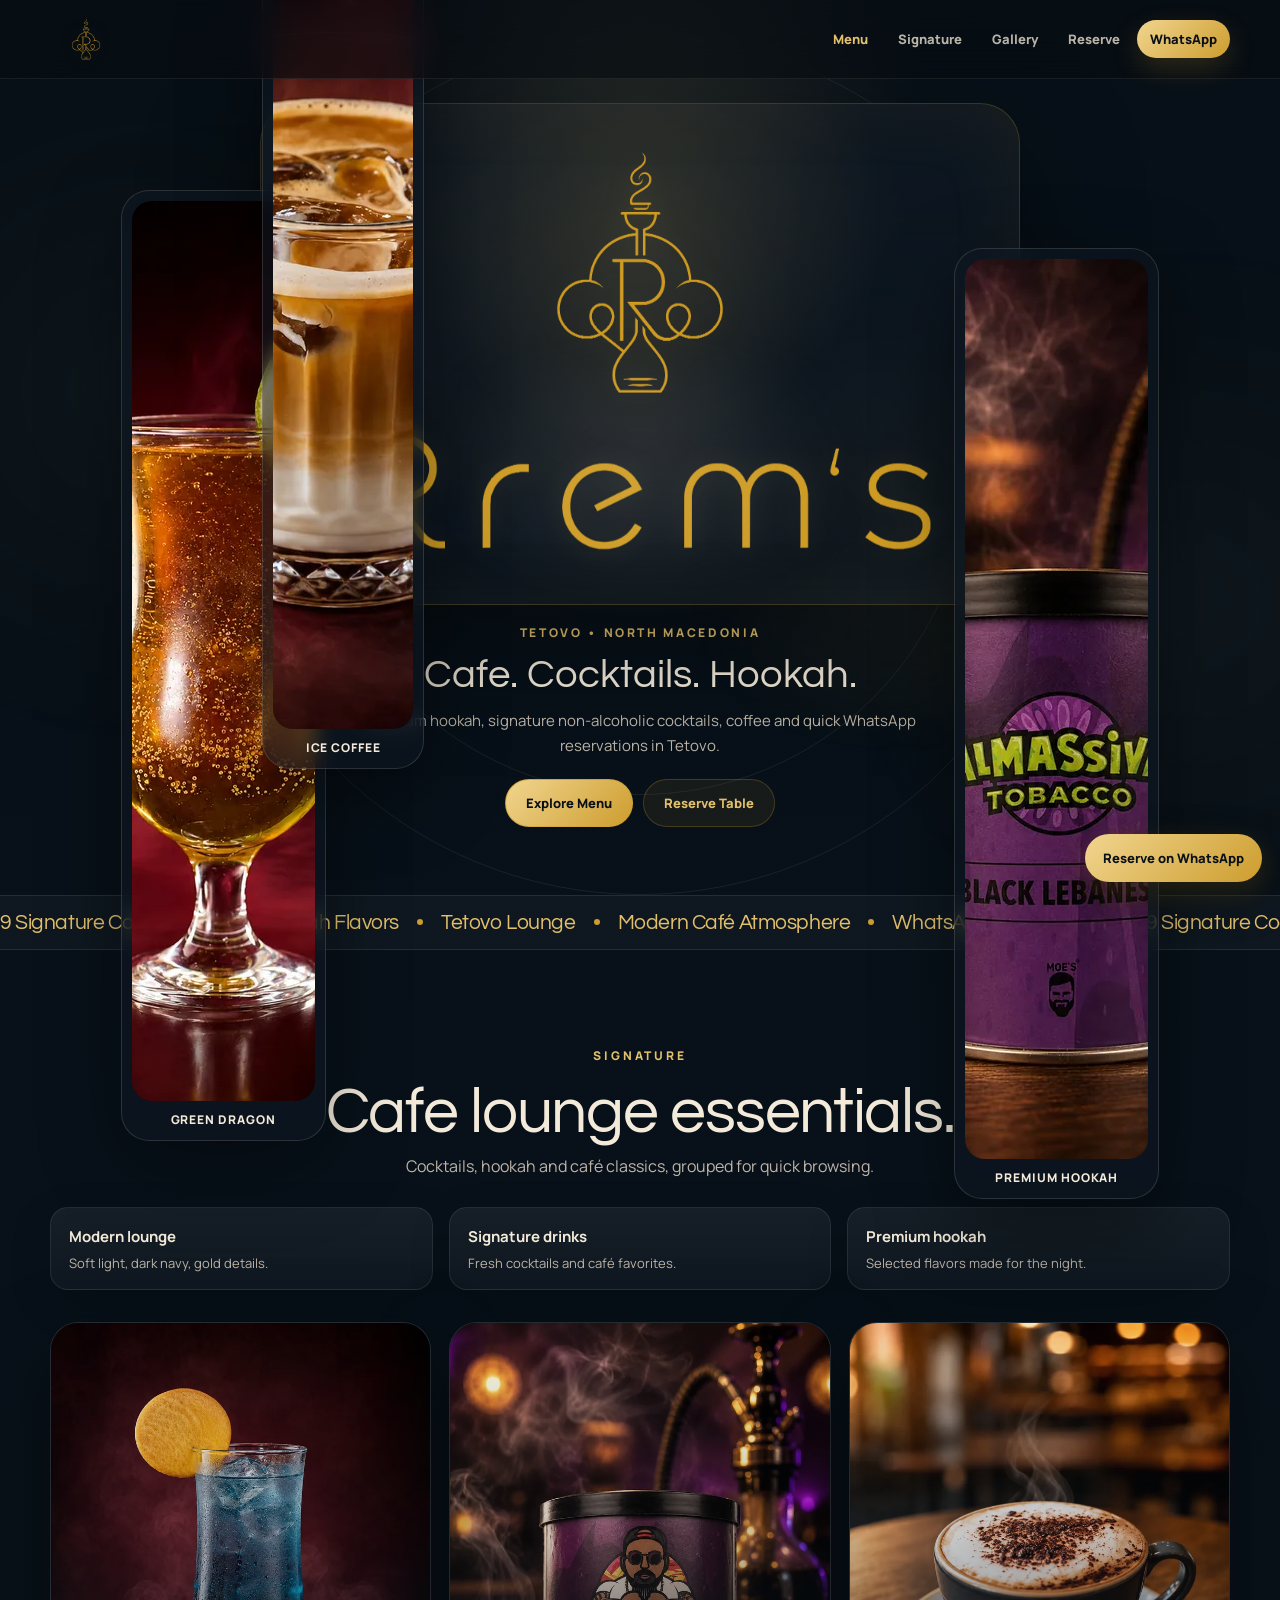
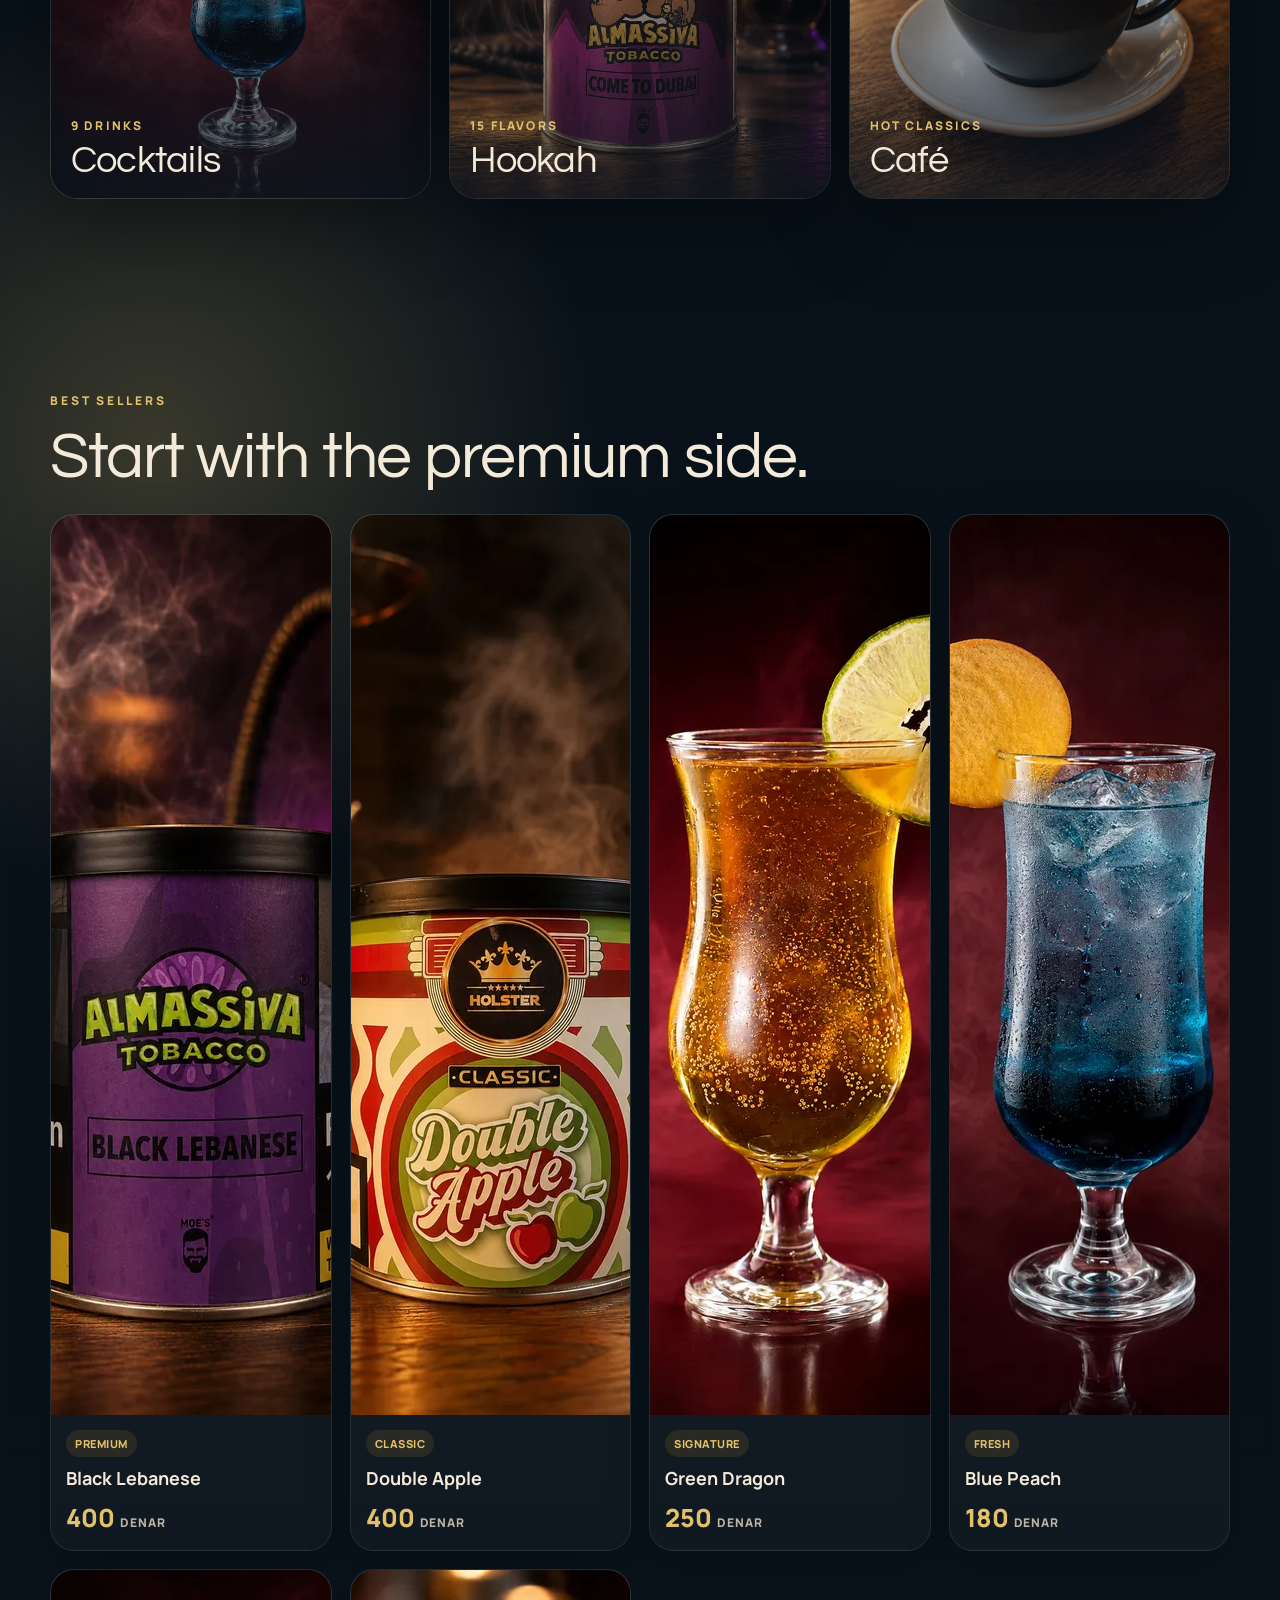
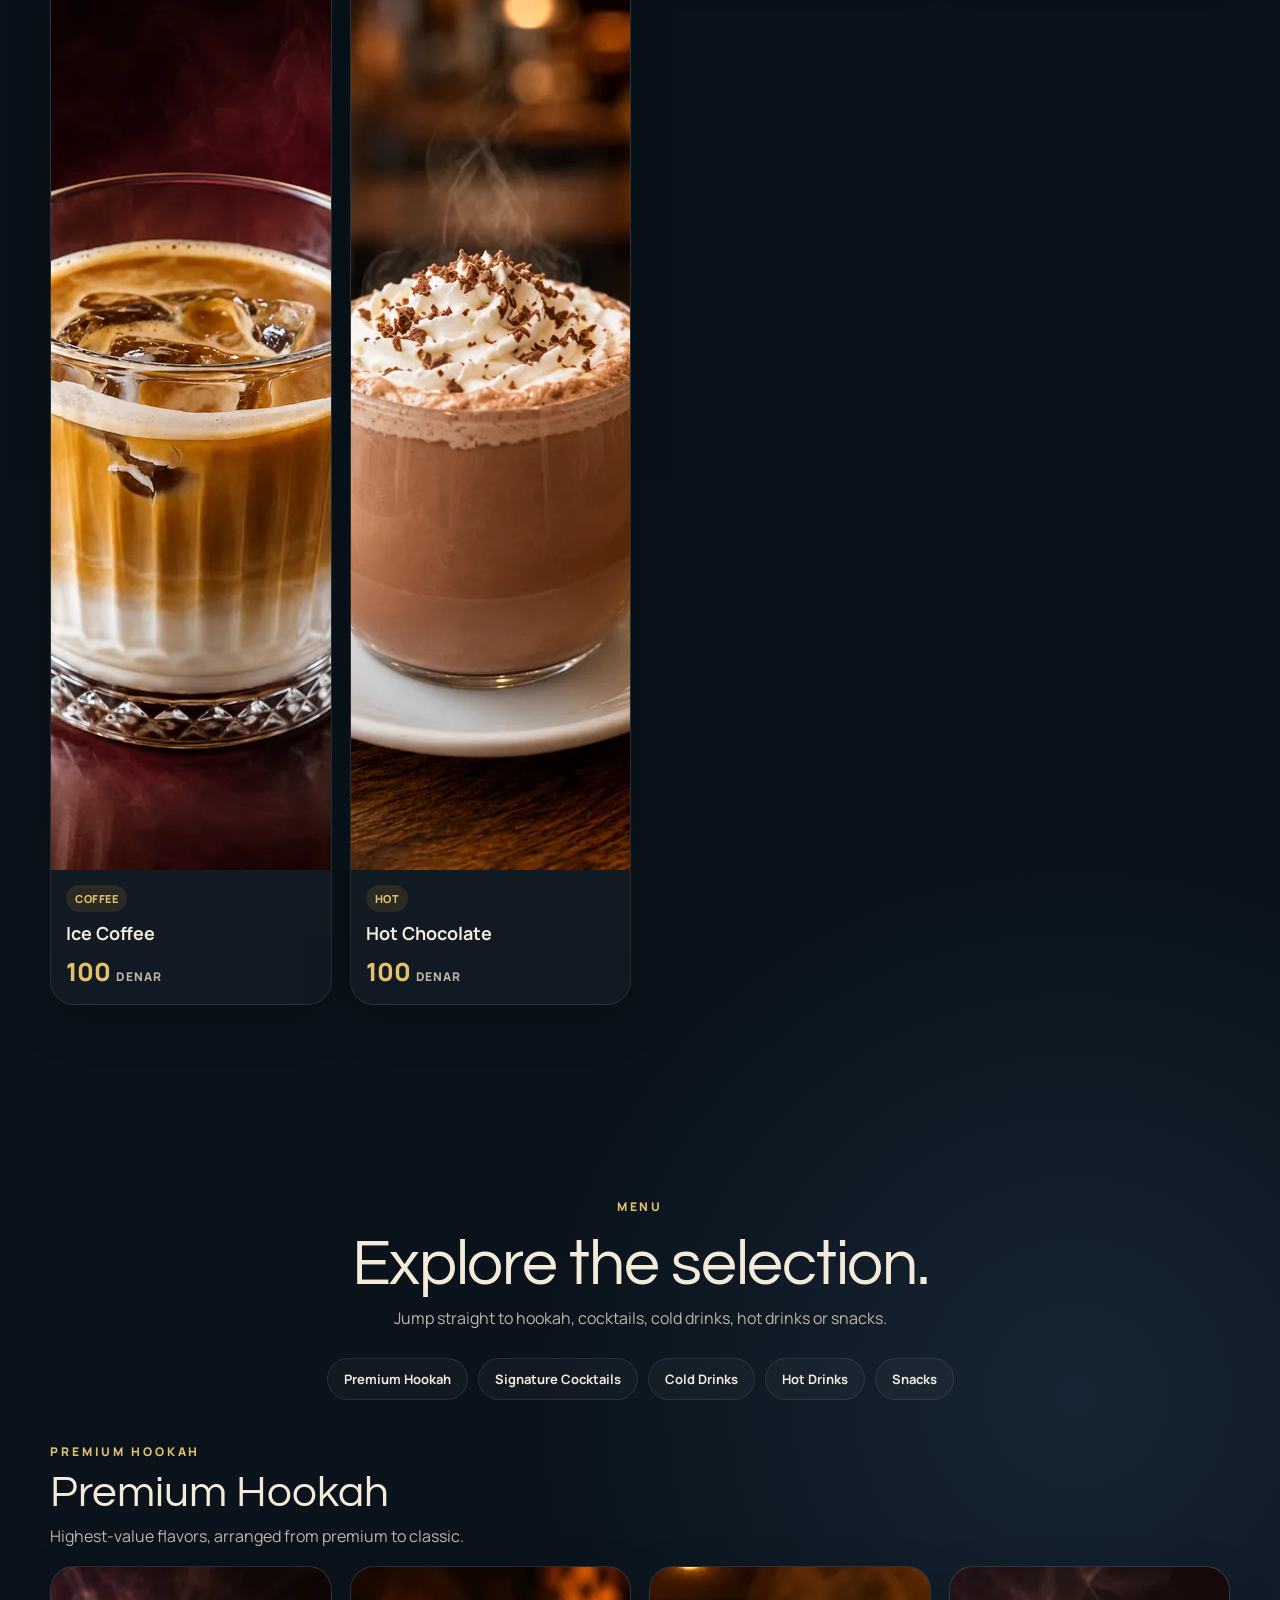
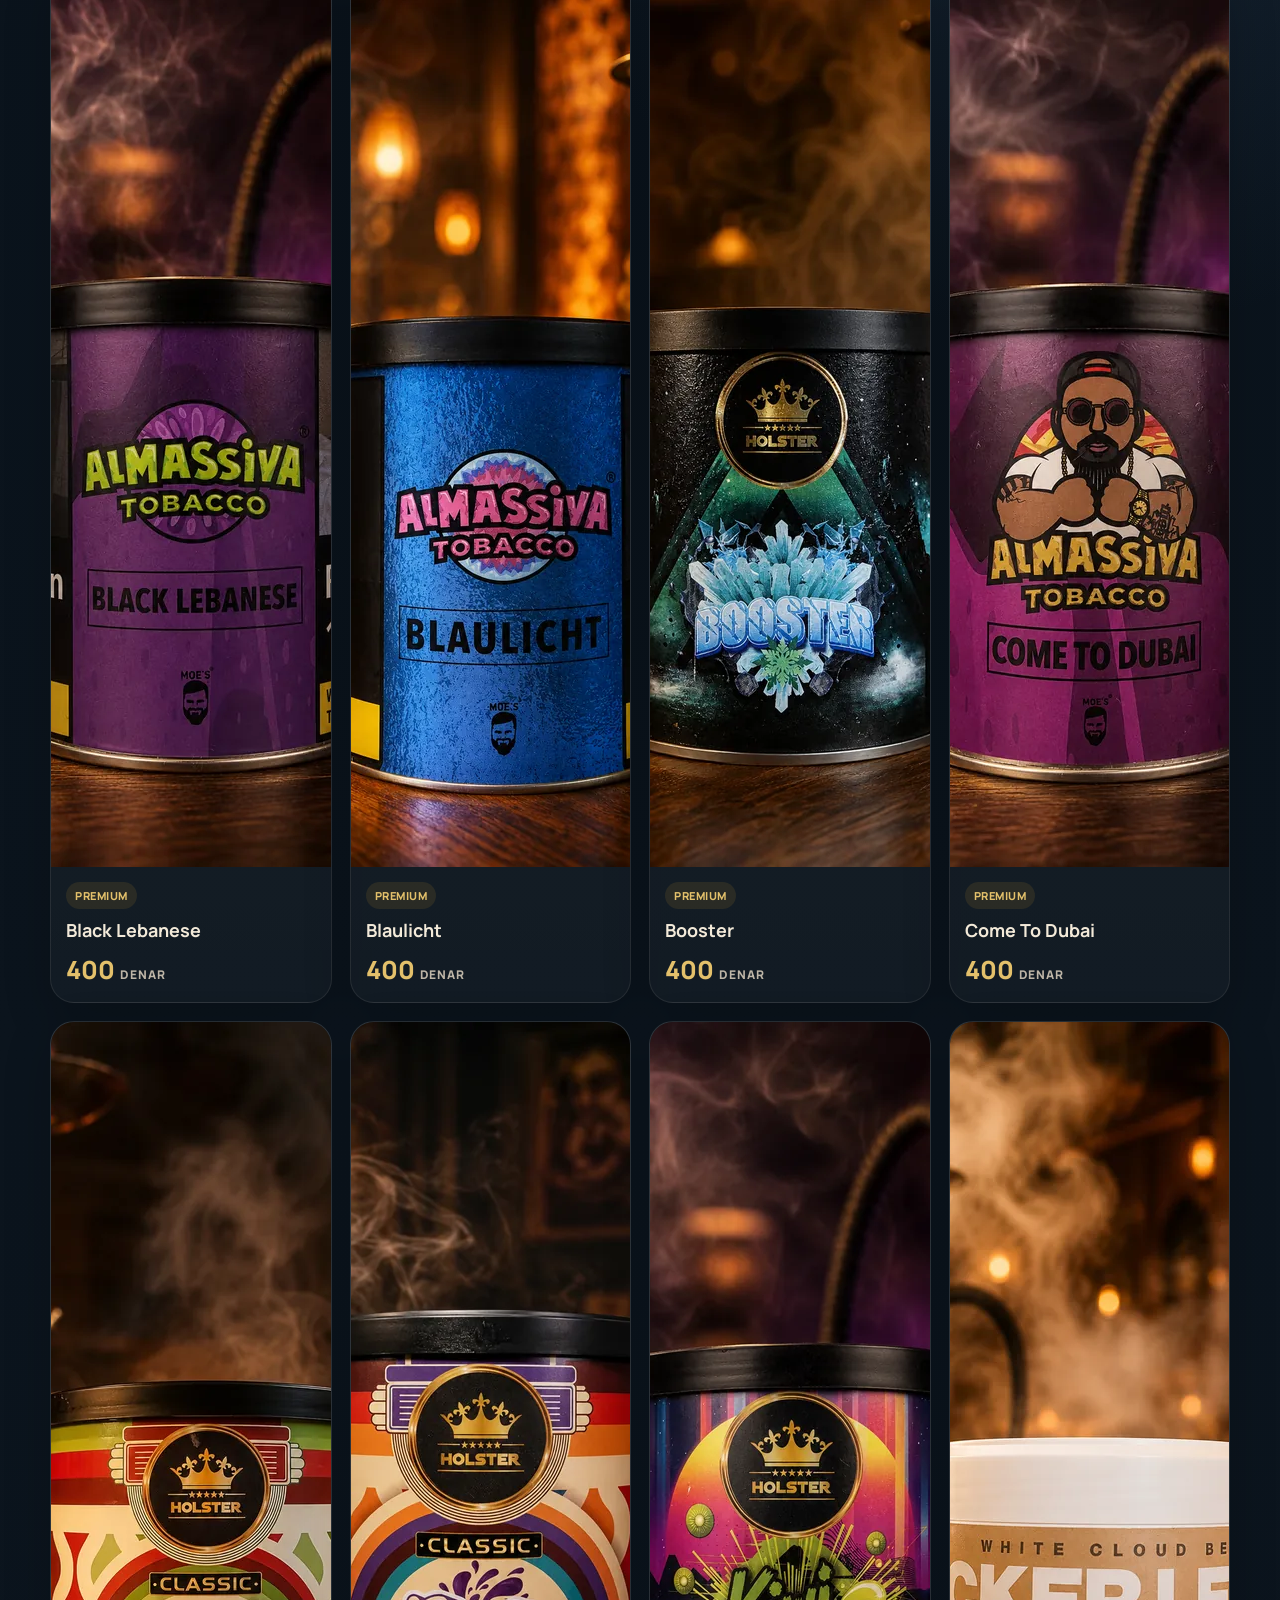
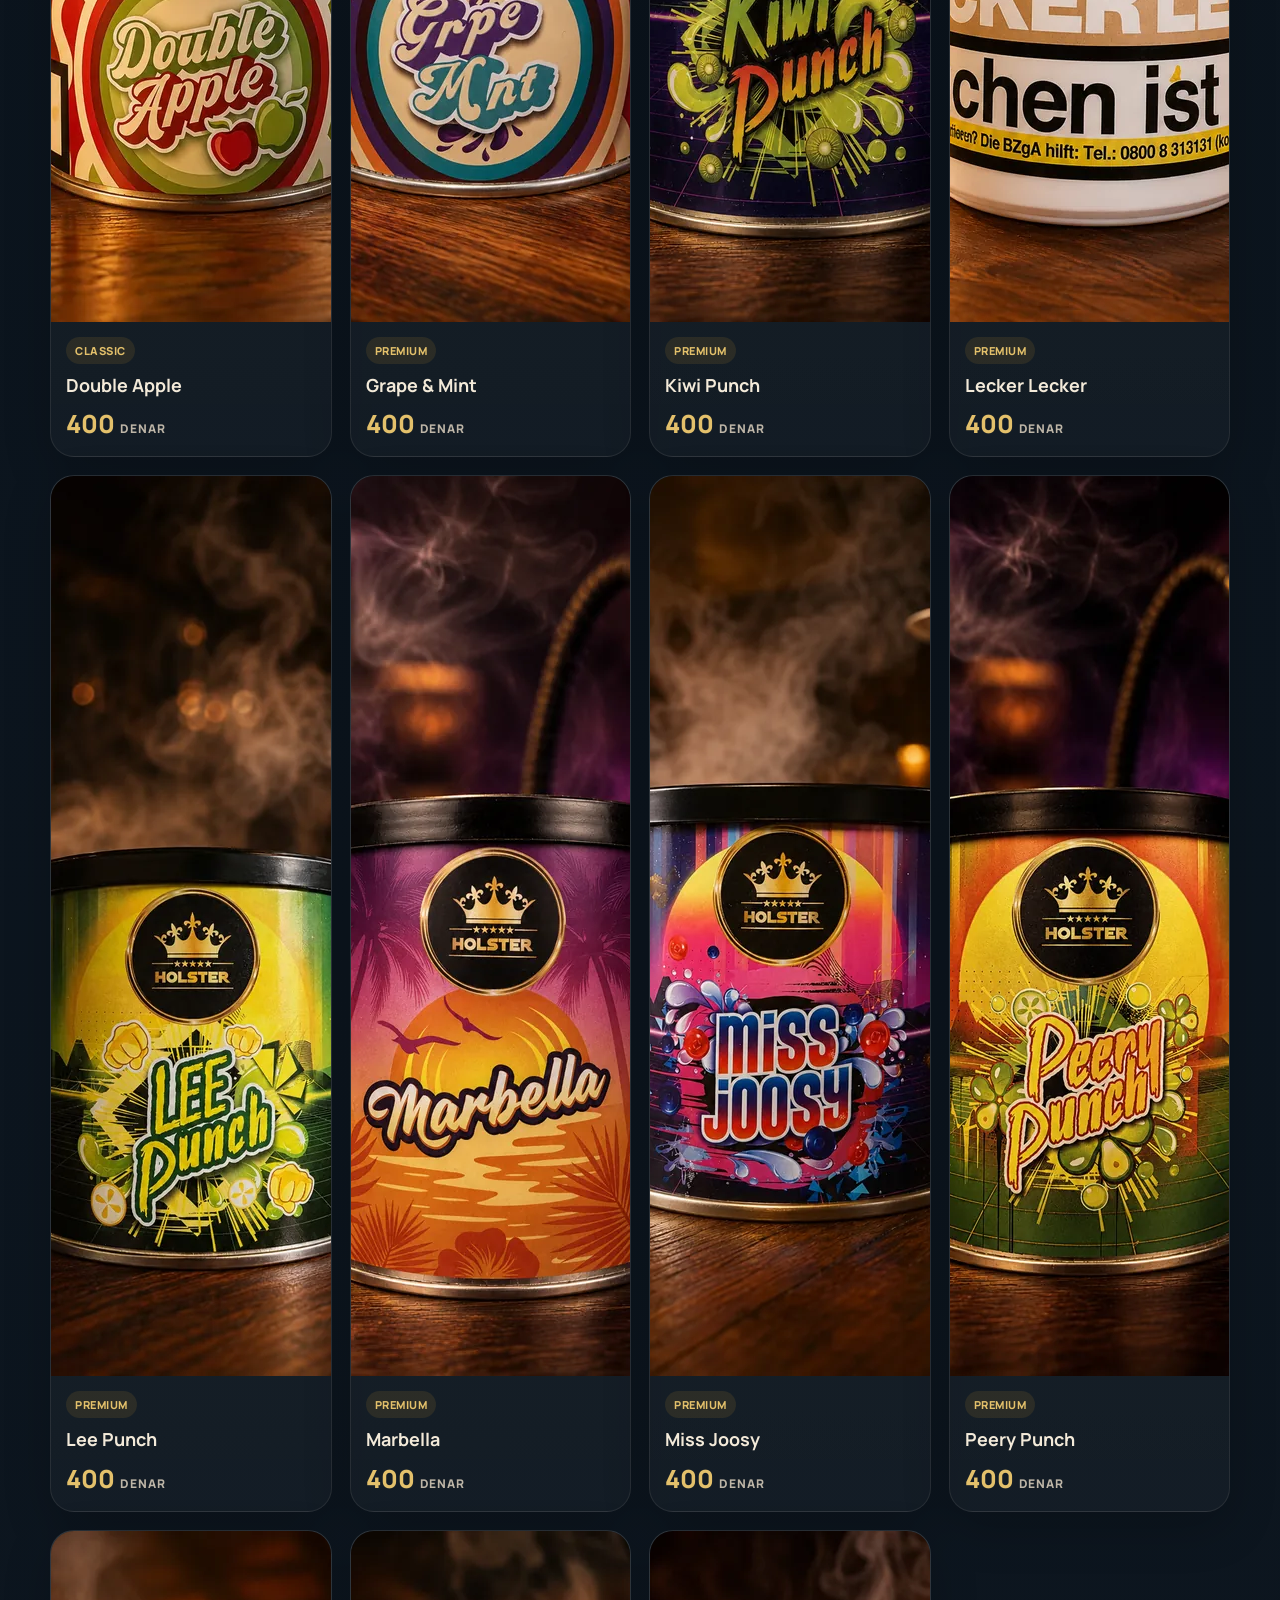
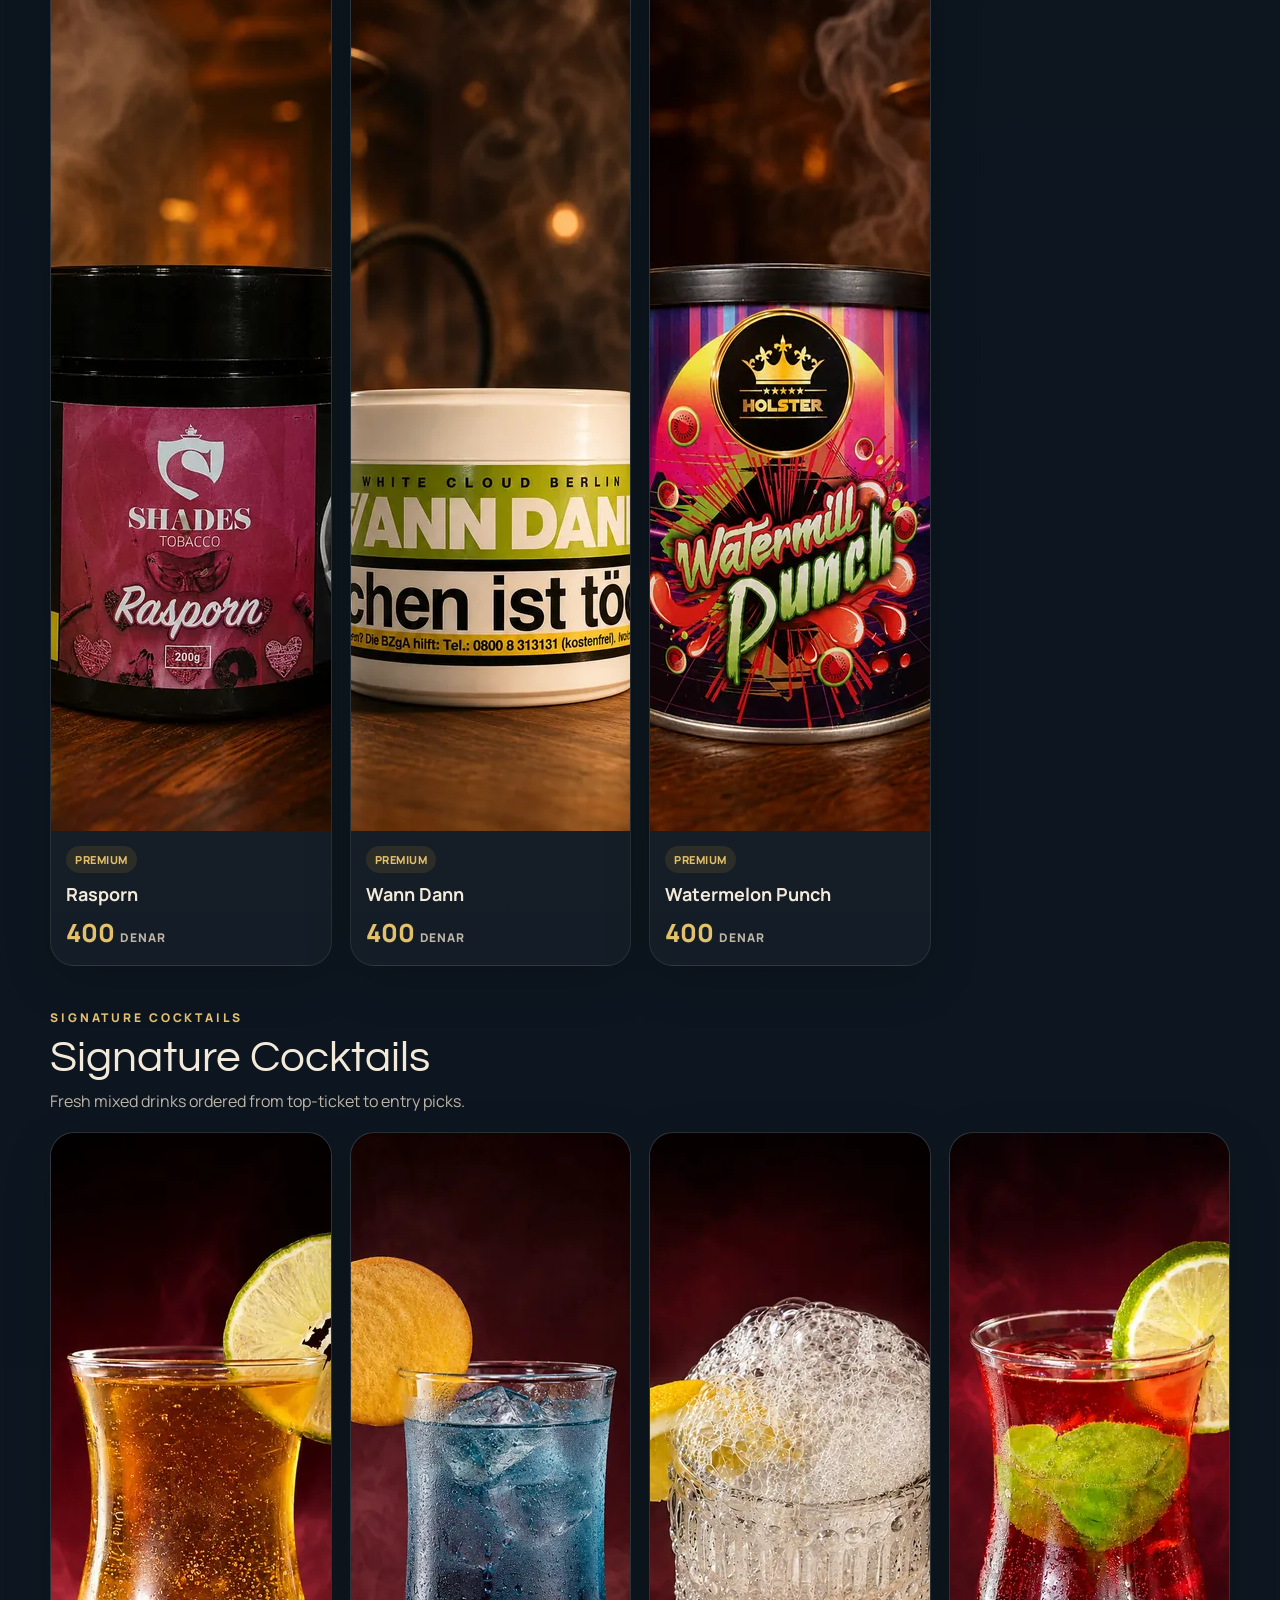
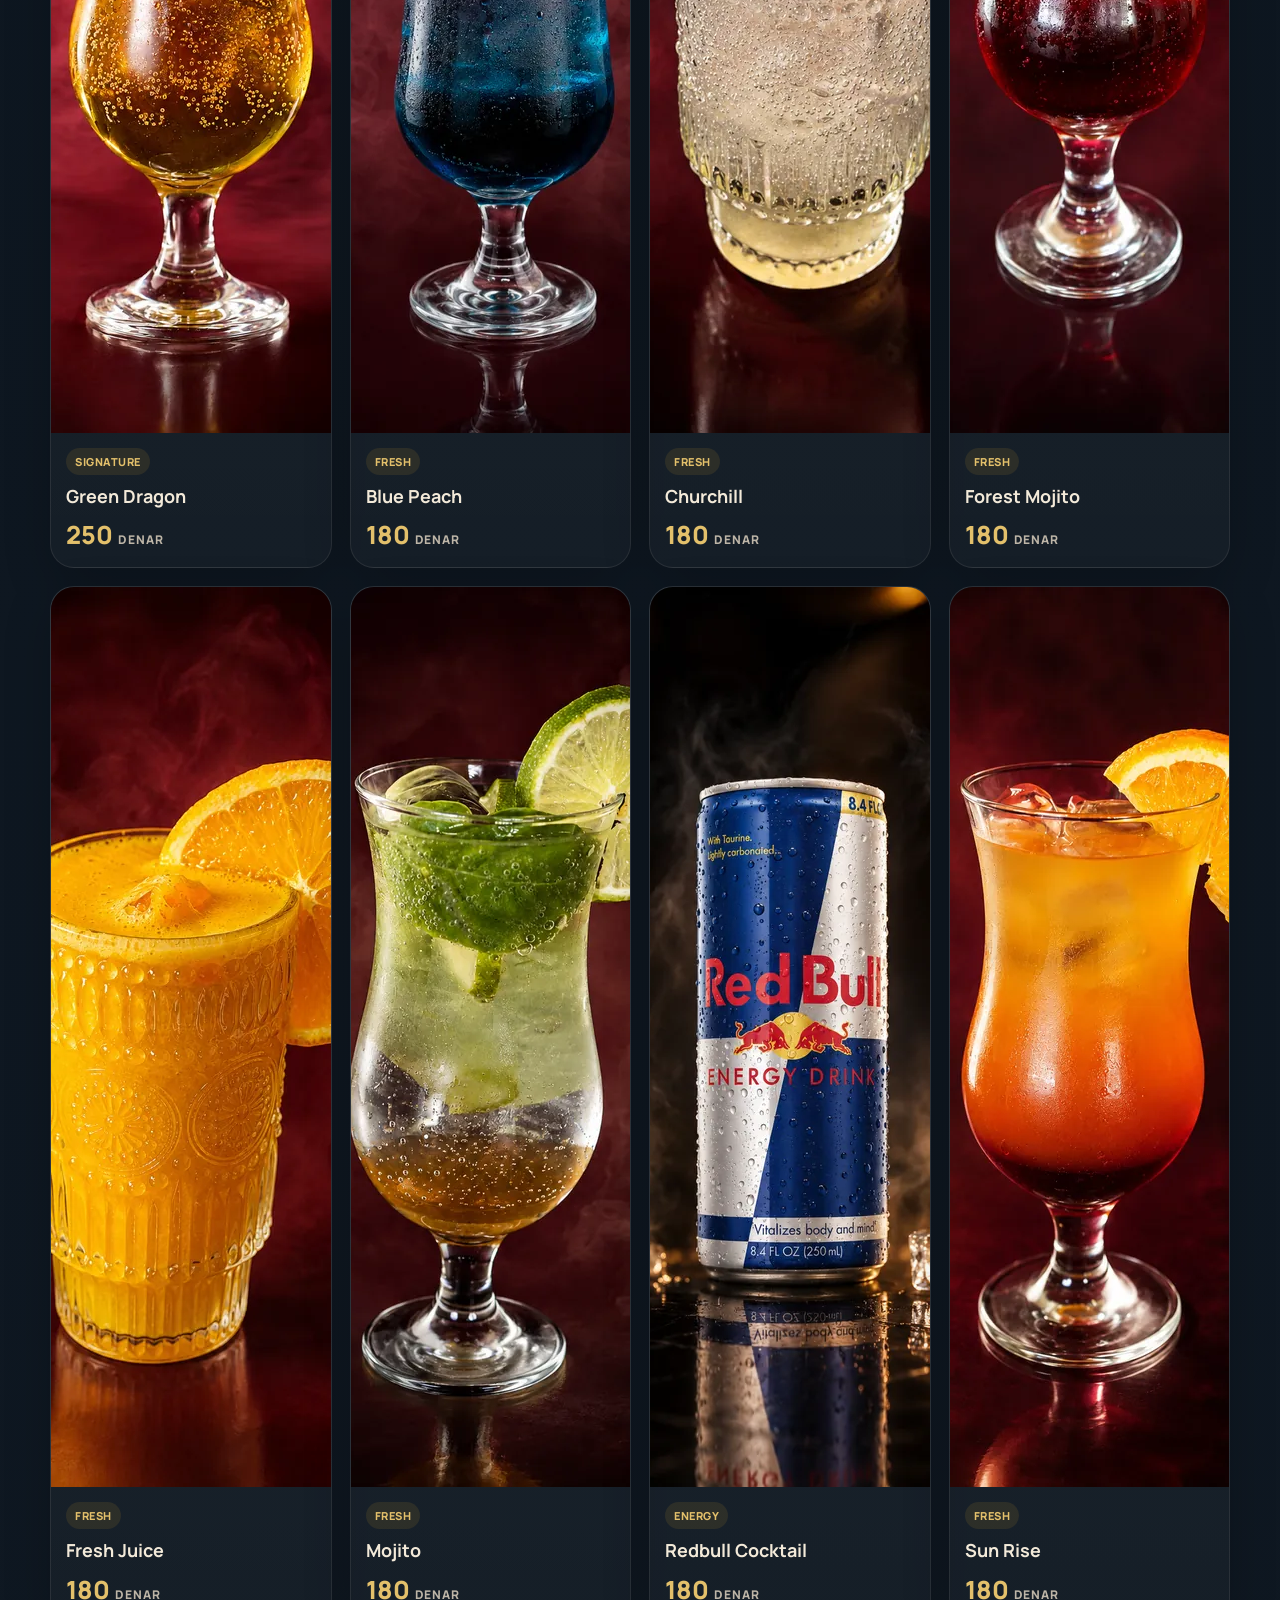
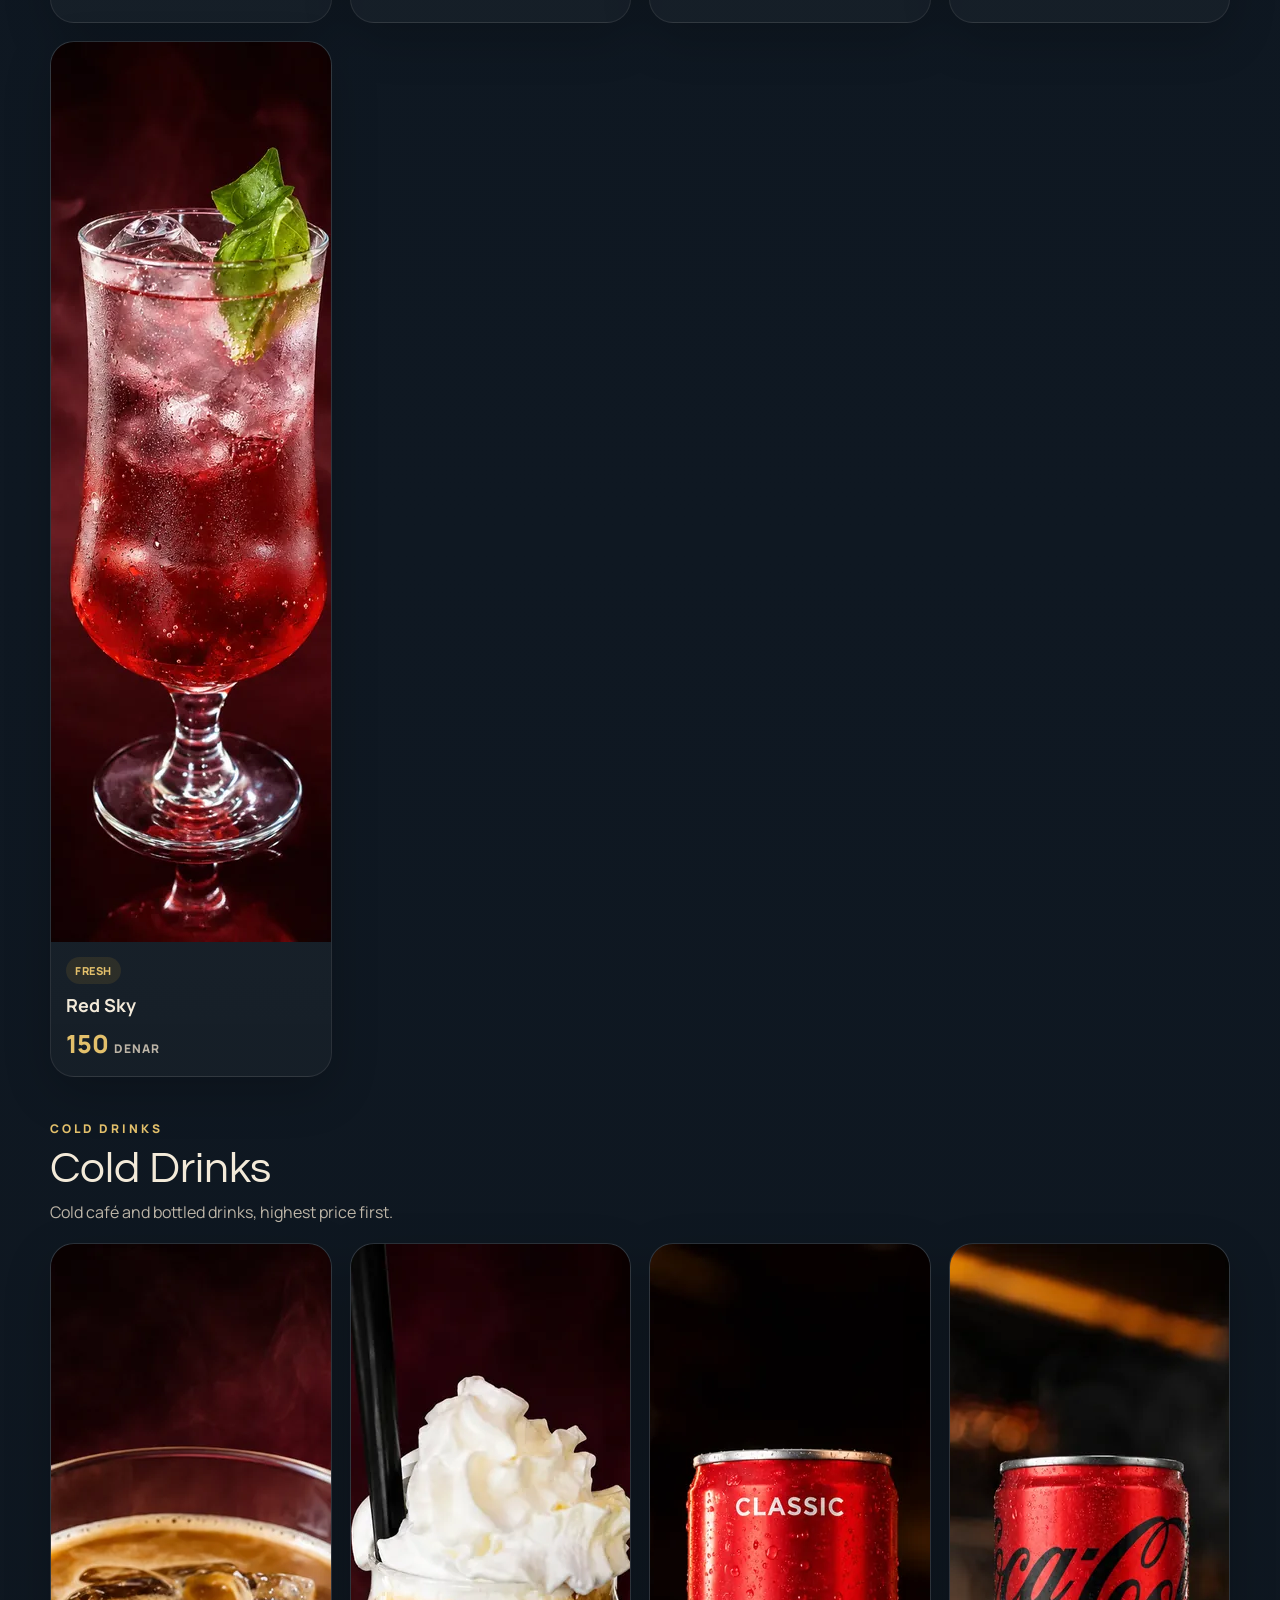
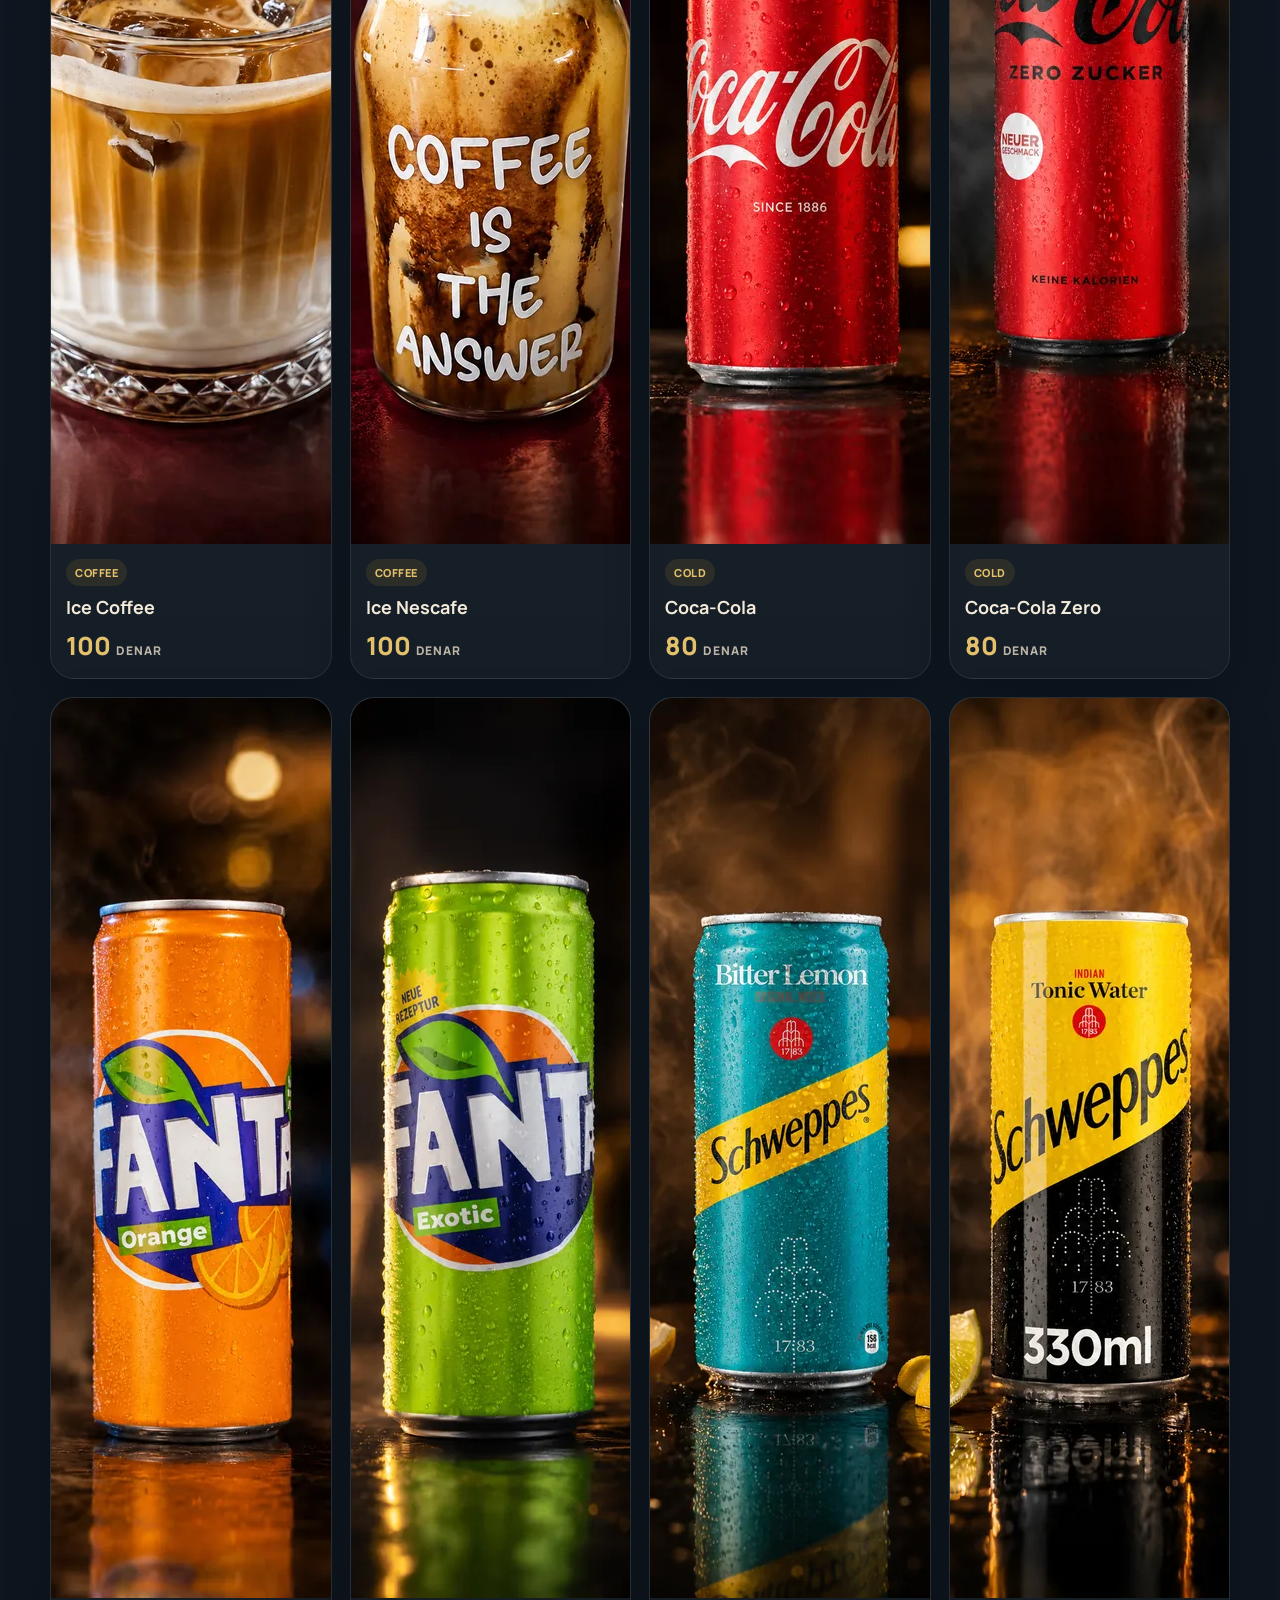
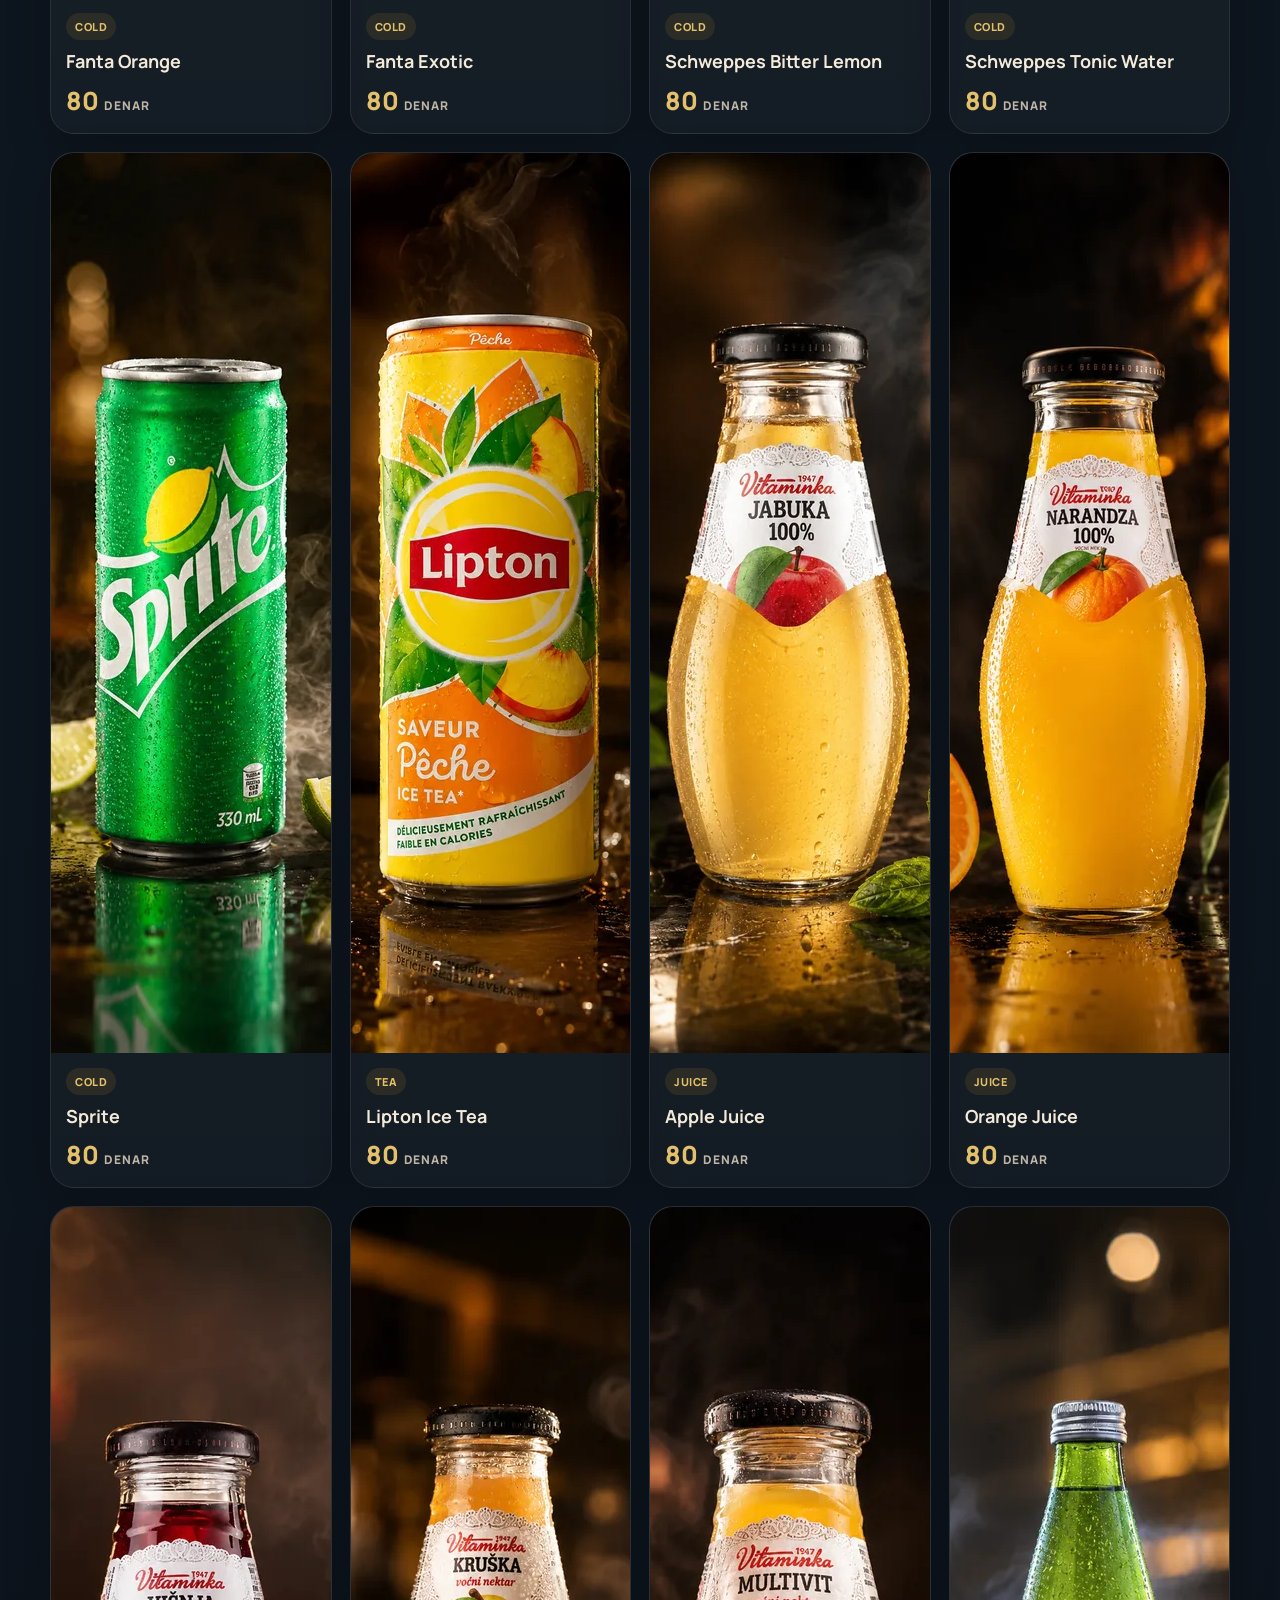
==== commit 3fe61c9b: "Restore stable live CSS and JS references" ====
--- a/index.html
+++ b/index.html
@@ -24,7 +24,7 @@
 <meta content="Rrem's Café &amp; Hookah Tetovo" name="twitter:title"/>
 <meta content="Premium hookah, signature non-alcoholic cocktails and café atmosphere in Tetovo." name="twitter:description"/>
 <meta content="https://rrems.mk/assets/brand/rrems-og.png" name="twitter:image"/>
-<link href="css/style.min.css" rel="stylesheet"/>
+<link href="css/style.css" rel="stylesheet"/>
 <script type="application/ld+json">{
   "@context": "https://schema.org",
   "@type": [
@@ -847,6 +847,6 @@
 <img alt="Expanded product preview" decoding="async" id="modalImage" loading="lazy" width="720" height="900"/>
 </div>
 <a class="floating-reserve" href="https://wa.me/38976228755?text=Hello%20Rrem%27s%2C%20I%20would%20like%20to%20reserve%20a%20table." target="_blank" rel="noopener" aria-label="Reserve on WhatsApp">Reserve on WhatsApp</a>
-<script defer src="js/main.min.js"></script>
+<script defer src="js/main.js"></script>
 </body>
 </html>
--- a/css/style.css
+++ b/css/style.css
@@ -0,0 +1,1430 @@
+:root {
+  --navy: #0f1822;
+  --navy-deep: #0a1118;
+  --navy-soft: #162334;
+  --gold: #cd9d2e;
+  --gold-soft: #e3c06b;
+  --cream: #f3ead9;
+  --muted: #bdb5a7;
+  --ink: #091018;
+  --glass: rgba(255,255,255,.055);
+  --line: rgba(255,255,255,.11);
+  --shadow: 0 24px 80px rgba(0,0,0,.40);
+  --container: min(1180px, calc(100% - 32px));
+  --radius-xl: 34px;
+  --radius-lg: 24px;
+  --radius-md: 18px;
+}
+
+* { box-sizing: border-box; }
+html { scroll-behavior: smooth; }
+body {
+  margin: 0;
+  color: var(--cream);
+  font-family: Manrope, system-ui, -apple-system, BlinkMacSystemFont, "Segoe UI", sans-serif;
+  background:
+    radial-gradient(circle at 12% 8%, rgba(227,192,107,.22), transparent 28rem),
+    radial-gradient(circle at 84% 18%, rgba(55,82,112,.28), transparent 34rem),
+    linear-gradient(180deg, #071018 0%, var(--navy) 46%, #060a0f 100%);
+  min-height: 100vh;
+  overflow-x: hidden;
+}
+body::before {
+  content: "";
+  position: fixed;
+  inset: 0;
+  pointer-events: none;
+  z-index: -4;
+  background: linear-gradient(90deg, rgba(255,255,255,.02) 1px, transparent 1px), linear-gradient(180deg, rgba(255,255,255,.015) 1px, transparent 1px);
+  background-size: 88px 88px;
+  opacity: .28;
+  mask-image: linear-gradient(180deg, #000 0%, rgba(0,0,0,.55) 60%, transparent 100%);
+}
+a { color: inherit; text-decoration: none; }
+img { display: block; width: 100%; max-width: 100%; }
+button, input, textarea { font: inherit; }
+.container { width: var(--container); margin: 0 auto; }
+.section-pad { padding: 92px 0; }
+
+.skip-link {
+  position: absolute;
+  left: 16px;
+  top: 12px;
+  transform: translateY(-160%);
+  z-index: 200;
+  border-radius: 999px;
+  padding: 10px 14px;
+  color: var(--ink);
+  background: linear-gradient(135deg, #f3d38f, var(--gold));
+  font-weight: 800;
+}
+.skip-link:focus { transform: translateY(0); }
+
+.ambient,
+.particle-field {
+  position: fixed;
+  inset: 0;
+  z-index: -3;
+  pointer-events: none;
+  overflow: hidden;
+}
+.ambient-smoke::before,
+.ambient-smoke::after {
+  content: "";
+  position: absolute;
+  width: 58vw;
+  height: 58vw;
+  min-width: 480px;
+  min-height: 480px;
+  border-radius: 50%;
+  filter: blur(54px);
+  opacity: .20;
+  background: radial-gradient(circle, rgba(243,234,217,.18), rgba(205,157,46,.12) 32%, transparent 70%);
+  animation: smokeFloat 22s ease-in-out infinite alternate;
+}
+.ambient-smoke::before { left: -18vw; top: 2vh; }
+.ambient-smoke::after { right: -22vw; bottom: -8vh; animation-delay: -8s; }
+.ambient-shine {
+  z-index: -2;
+  background:
+    radial-gradient(circle at 50% 14%, rgba(227,192,107,.13), transparent 28%),
+    radial-gradient(circle at 50% 50%, rgba(227,192,107,.07), transparent 24%);
+  mix-blend-mode: screen;
+}
+.particle-field span {
+  position: absolute;
+  width: 3px;
+  height: 3px;
+  border-radius: 50%;
+  background: var(--gold-soft);
+  box-shadow: 0 0 18px rgba(227,192,107,.95);
+  opacity: .38;
+  animation: particleRise linear infinite;
+}
+.particle-field span:nth-child(1) { left: 4%; bottom: -8%; animation-duration: 15s; }
+.particle-field span:nth-child(2) { left: 14%; bottom: -8%; animation-duration: 18s; animation-delay: -4s; }
+.particle-field span:nth-child(3) { left: 23%; bottom: -6%; animation-duration: 22s; animation-delay: -7s; }
+.particle-field span:nth-child(4) { left: 33%; bottom: -10%; animation-duration: 17s; animation-delay: -2s; }
+.particle-field span:nth-child(5) { left: 47%; bottom: -6%; animation-duration: 23s; animation-delay: -11s; }
+.particle-field span:nth-child(6) { left: 56%; bottom: -9%; animation-duration: 16s; animation-delay: -6s; }
+.particle-field span:nth-child(7) { left: 66%; bottom: -7%; animation-duration: 21s; animation-delay: -9s; }
+.particle-field span:nth-child(8) { left: 74%; bottom: -10%; animation-duration: 19s; animation-delay: -3s; }
+.particle-field span:nth-child(9) { left: 82%; bottom: -5%; animation-duration: 24s; animation-delay: -12s; }
+.particle-field span:nth-child(10) { left: 88%; bottom: -7%; animation-duration: 17s; animation-delay: -1s; }
+.particle-field span:nth-child(11) { left: 93%; bottom: -10%; animation-duration: 25s; animation-delay: -13s; }
+.particle-field span:nth-child(12) { left: 97%; bottom: -8%; animation-duration: 20s; animation-delay: -5s; }
+
+@keyframes smokeFloat {
+  from { transform: translate3d(0, 0, 0) scale(1); }
+  to { transform: translate3d(5vw, 4vh, 0) scale(1.15) rotate(8deg); }
+}
+@keyframes particleRise {
+  from { transform: translateY(0) scale(.8); opacity: 0; }
+  12% { opacity: .48; }
+  to { transform: translateY(-110vh) translateX(32px) scale(1.3); opacity: 0; }
+}
+@keyframes orbitFloat {
+  from { transform: translateY(0) rotate(var(--tilt, 0deg)); }
+  to { transform: translateY(-14px) rotate(var(--tilt, 0deg)); }
+}
+@keyframes rotateRing { to { transform: rotate(360deg); } }
+
+h1, h2, .brand-word, .mood-card strong, .strip-track span {
+  font-family: Questrial, Arial, sans-serif;
+  font-weight: 400;
+  letter-spacing: -.02em;
+}
+.kicker {
+  margin: 0;
+  color: var(--gold-soft);
+  font-size: 12px;
+  font-weight: 800;
+  text-transform: uppercase;
+  letter-spacing: .24em;
+}
+h1 {
+  margin: 14px 0 0;
+  font-size: clamp(22px, 2.8vw, 36px);
+  line-height: 1.1;
+  color: rgba(243,234,217,.92);
+}
+h2 {
+  margin: 10px 0 0;
+  font-size: clamp(34px, 5vw, 68px);
+  line-height: .96;
+}
+p { color: var(--muted); line-height: 1.7; }
+.section-head { display: grid; gap: 6px; margin-bottom: 26px; }
+.center-head { text-align: center; justify-items: center; }
+.section-note { margin: 4px 0 0; max-width: 680px; }
+
+.site-header {
+  position: sticky;
+  top: 0;
+  z-index: 90;
+  background: rgba(8, 12, 18, .66);
+  border-bottom: 1px solid rgba(243,234,217,.08);
+  backdrop-filter: blur(20px);
+}
+.nav {
+  min-height: 78px;
+  display: flex;
+  align-items: center;
+  justify-content: space-between;
+  gap: 18px;
+}
+.brand { display: inline-flex; align-items: center; }
+.brand-logo {
+  width: clamp(148px, 16vw, 220px);
+  height: auto;
+}
+.desktop-nav {
+  display: flex;
+  align-items: center;
+  gap: 4px;
+}
+.desktop-nav a {
+  padding: 10px 13px;
+  border-radius: 999px;
+  color: rgba(243,234,217,.76);
+  font-size: 13px;
+  font-weight: 800;
+}
+.desktop-nav a:hover {
+  background: rgba(205,157,46,.10);
+  color: var(--gold-soft);
+}
+.menu-toggle {
+  display: none;
+  width: 42px;
+  height: 42px;
+  border-radius: 50%;
+  border: 1px solid var(--line);
+  background: rgba(255,255,255,.05);
+  color: var(--cream);
+  cursor: pointer;
+}
+.mobile-nav { display: none; padding: 0 0 16px; }
+.mobile-nav.open { display: grid; grid-template-columns: repeat(2, 1fr); gap: 8px; }
+.mobile-nav a {
+  padding: 12px 14px;
+  border-radius: 16px;
+  color: var(--cream);
+  background: var(--glass);
+}
+
+.hero {
+  min-height: calc(100svh - 78px);
+  display: grid;
+  align-items: center;
+  padding: 36px 0 84px;
+  isolation: isolate;
+}
+.hero-stage {
+  position: relative;
+  min-height: 760px;
+  display: grid;
+  place-items: center;
+}
+.smoke-cloud {
+  position: absolute;
+  border-radius: 50%;
+  filter: blur(24px);
+  opacity: .34;
+  background: radial-gradient(circle, rgba(243,234,217,.17), rgba(205,157,46,.11) 34%, transparent 72%);
+}
+.smoke-a { width: 46vw; height: 28vw; max-width: 620px; max-height: 360px; top: 10%; left: 8%; animation: smokeFloat 18s ease-in-out infinite alternate; }
+.smoke-b { width: 42vw; height: 24vw; max-width: 560px; max-height: 320px; right: 4%; bottom: 14%; animation: smokeFloat 24s ease-in-out infinite alternate-reverse; }
+.smoke-ring {
+  position: absolute;
+  border-radius: 50%;
+  border: 1px solid rgba(243,234,217,.08);
+  filter: blur(.15px);
+}
+.smoke-one { width: min(74vw, 860px); aspect-ratio: 1 / 1; animation: rotateRing 48s linear infinite; }
+.smoke-two { width: min(58vw, 660px); aspect-ratio: 1 / 1; animation: rotateRing 33s linear infinite reverse; }
+.hero-core {
+  position: relative;
+  z-index: 5;
+  width: min(920px, 100%);
+  text-align: center;
+  display: grid;
+  justify-items: center;
+  gap: 0;
+}
+.hero-logo-shell {
+  position: relative;
+  width: min(920px, 100%);
+  padding: clamp(18px, 3vw, 34px) clamp(18px, 3vw, 42px);
+  border-radius: 40px;
+  border: 1px solid rgba(205,157,46,.24);
+  background: linear-gradient(180deg, rgba(15,24,34,.84), rgba(15,24,34,.52));
+  backdrop-filter: blur(18px);
+  box-shadow: inset 0 0 80px rgba(205,157,46,.07), 0 40px 120px rgba(0,0,0,.38);
+}
+.hero-logo-shell::before,
+.hero-logo-shell::after {
+  content: "";
+  position: absolute;
+  inset: 0;
+  border-radius: inherit;
+  pointer-events: none;
+}
+.hero-logo-shell::before {
+  background: radial-gradient(circle at 50% 20%, rgba(227,192,107,.14), transparent 44%);
+}
+.hero-logo-shell::after {
+  inset: auto 14% 8% 14%;
+  height: 38%;
+  border-radius: 50%;
+  filter: blur(30px);
+  background: radial-gradient(circle, rgba(243,234,217,.10), transparent 72%);
+}
+.hero-logo { width: 100%; max-width: 860px; margin: 0 auto; }
+.hero-location {
+  margin: 16px 0 0;
+  color: var(--gold-soft);
+  font-size: 12px;
+  font-weight: 800;
+  letter-spacing: .22em;
+  text-transform: uppercase;
+}
+.tagline {
+  margin: 10px 0 0;
+  color: var(--cream);
+  font-family: Questrial, Arial, sans-serif;
+  font-size: clamp(24px, 3.2vw, 40px);
+  line-height: 1.05;
+}
+.hero-note { margin: 12px 0 0; max-width: 700px; font-size: 15px; }
+.hero-actions {
+  display: flex;
+  justify-content: center;
+  flex-wrap: wrap;
+  gap: 10px;
+  margin-top: 24px;
+}
+.btn {
+  min-height: 48px;
+  display: inline-flex;
+  align-items: center;
+  justify-content: center;
+  padding: 0 20px;
+  border-radius: 999px;
+  border: 1px solid var(--line);
+  font-size: 13px;
+  font-weight: 800;
+  transition: transform .2s ease, background .2s ease, border-color .2s ease;
+}
+.btn:hover { transform: translateY(-2px); }
+.btn-primary {
+  color: var(--ink);
+  background: linear-gradient(135deg, #f1d58f, var(--gold));
+  border-color: rgba(205,157,46,.72);
+}
+.btn-secondary {
+  color: var(--gold-soft);
+  background: rgba(205,157,46,.08);
+  border-color: rgba(205,157,46,.25);
+}
+.orbit-card {
+  position: absolute;
+  z-index: 6;
+  width: min(230px, 25vw);
+  margin: 0;
+  padding: 10px;
+  border: 1px solid rgba(243,234,217,.14);
+  border-radius: 28px;
+  background: rgba(15,24,34,.64);
+  backdrop-filter: blur(18px);
+  box-shadow: var(--shadow);
+  animation: orbitFloat 7.5s ease-in-out infinite alternate;
+}
+.orbit-card img {
+  aspect-ratio: 4 / 5;
+  object-fit: cover;
+  border-radius: 20px;
+}
+.orbit-card figcaption {
+  padding: 10px 5px 2px;
+  text-align: center;
+  color: var(--cream);
+  font-size: 12px;
+  font-weight: 800;
+  letter-spacing: .08em;
+  text-transform: uppercase;
+}
+.orbit-green { left: 1%; top: 6%; --tilt: -8deg; }
+.orbit-hookah { right: 1%; top: 18%; --tilt: 7deg; animation-delay: -2s; }
+.orbit-coffee { left: 9%; bottom: 4%; width: min(190px, 22vw); --tilt: 5deg; animation-delay: -4s; }
+
+.brand-strip {
+  overflow: hidden;
+  border-block: 1px solid rgba(243,234,217,.10);
+  background: rgba(255,255,255,.03);
+}
+.strip-track {
+  display: flex;
+  align-items: center;
+  width: max-content;
+  gap: 18px;
+  padding: 16px 0;
+  animation: stripMove 30s linear infinite;
+}
+.strip-track span {
+  white-space: nowrap;
+  font-size: 21px;
+  color: var(--gold-soft);
+}
+.strip-track i {
+  width: 6px;
+  height: 6px;
+  border-radius: 50%;
+  background: var(--gold);
+}
+@keyframes stripMove { to { transform: translateX(-50%); } }
+
+.notes-row {
+  display: grid;
+  grid-template-columns: repeat(3, 1fr);
+  gap: 16px;
+  margin-bottom: 26px;
+}
+.notes-row article {
+  padding: 18px 18px 16px;
+  border-radius: 18px;
+  border: 1px solid rgba(243,234,217,.10);
+  background: linear-gradient(180deg, rgba(255,255,255,.06), rgba(255,255,255,.03));
+  box-shadow: 0 14px 40px rgba(0,0,0,.18);
+}
+.notes-row strong {
+  display: block;
+  color: var(--cream);
+  font-size: 15px;
+}
+.notes-row span {
+  display: block;
+  margin-top: 6px;
+  color: var(--muted);
+  font-size: 13px;
+  line-height: 1.6;
+}
+
+.mood-grid {
+  display: grid;
+  grid-template-columns: repeat(3, minmax(0, 1fr));
+  gap: 18px;
+}
+.mood-card {
+  position: relative;
+  display: grid;
+  overflow: hidden;
+  border-radius: 28px;
+  min-height: 420px;
+  border: 1px solid rgba(243,234,217,.12);
+  background: rgba(255,255,255,.04);
+  box-shadow: var(--shadow);
+}
+.mood-card img {
+  width: 100%;
+  height: 100%;
+  object-fit: cover;
+}
+.mood-card::after {
+  content: "";
+  position: absolute;
+  inset: 0;
+  background: linear-gradient(180deg, rgba(15,24,34,.03), rgba(15,24,34,.22) 45%, rgba(15,24,34,.80) 100%);
+}
+.mood-card span,
+.mood-card strong {
+  position: absolute;
+  left: 20px;
+  z-index: 2;
+}
+.mood-card span {
+  bottom: 64px;
+  color: var(--gold-soft);
+  font-size: 12px;
+  font-weight: 800;
+  text-transform: uppercase;
+  letter-spacing: .18em;
+}
+.mood-card strong {
+  bottom: 18px;
+  color: var(--cream);
+  font-size: clamp(28px, 3vw, 38px);
+}
+
+.featured-grid,
+.menu-grid {
+  display: grid;
+  grid-template-columns: repeat(4, minmax(0, 1fr));
+  gap: 18px;
+}
+.menu-top {
+  display: grid;
+  grid-template-columns: 1fr auto;
+  gap: 18px;
+  align-items: end;
+  margin-bottom: 18px;
+}
+.search-box {
+  position: relative;
+  min-width: min(360px, 100%);
+}
+.search-box span {
+  position: absolute;
+  left: 16px;
+  top: 50%;
+  transform: translateY(-50%);
+  color: var(--muted);
+}
+.search-box input,
+.reserve-form input,
+.reserve-form textarea {
+  width: 100%;
+  border: 1px solid var(--line);
+  border-radius: 18px;
+  background: rgba(255,255,255,.05);
+  color: var(--cream);
+  padding: 14px 16px;
+  outline: none;
+}
+.search-box input { padding-left: 42px; }
+.search-box input::placeholder,
+.reserve-form input::placeholder,
+.reserve-form textarea::placeholder { color: rgba(243,234,217,.42); }
+.filter-bar {
+  display: flex;
+  gap: 10px;
+  flex-wrap: wrap;
+  margin-bottom: 18px;
+}
+.filter-chip {
+  padding: 10px 14px;
+  border-radius: 999px;
+  border: 1px solid var(--line);
+  background: rgba(255,255,255,.04);
+  color: var(--cream);
+  font-size: 13px;
+  font-weight: 800;
+  cursor: pointer;
+}
+.filter-chip.active,
+.filter-chip:hover {
+  background: rgba(205,157,46,.12);
+  border-color: rgba(205,157,46,.35);
+  color: var(--gold-soft);
+}
+.menu-card {
+  overflow: hidden;
+  border-radius: 24px;
+  border: 1px solid rgba(243,234,217,.11);
+  background: linear-gradient(180deg, rgba(255,255,255,.07), rgba(255,255,255,.03));
+  box-shadow: 0 16px 48px rgba(0,0,0,.20);
+  transition: transform .22s ease, border-color .22s ease, opacity .22s ease;
+}
+.menu-card:hover { transform: translateY(-4px); border-color: rgba(205,157,46,.34); }
+.menu-card.hide { display: none; }
+.image-open {
+  display: block;
+  width: 100%;
+  border: 0;
+  padding: 0;
+  background: transparent;
+  cursor: zoom-in;
+}
+.menu-card img {
+  aspect-ratio: 4 / 5;
+  object-fit: cover;
+}
+.menu-card-body {
+  display: grid;
+  gap: 10px;
+  padding: 15px;
+}
+.badge {
+  display: inline-flex;
+  width: max-content;
+  padding: 6px 9px;
+  border-radius: 999px;
+  color: var(--gold-soft);
+  background: rgba(205,157,46,.12);
+  font-size: 11px;
+  font-weight: 800;
+  letter-spacing: .05em;
+  text-transform: uppercase;
+}
+.menu-card-body h3 {
+  margin: 0;
+  color: var(--cream);
+  font-size: 18px;
+  line-height: 1.25;
+}
+.menu-card-footer { display: flex; justify-content: space-between; align-items: center; }
+.price {
+  display: inline-flex;
+  align-items: baseline;
+  gap: 5px;
+  color: var(--gold-soft);
+  font-size: 25px;
+  font-weight: 800;
+}
+.price small { font-size: 12px; color: var(--muted); text-transform: uppercase; letter-spacing: .08em; }
+.no-results {
+  display: none;
+  padding: 22px;
+  border-radius: 18px;
+  border: 1px dashed rgba(243,234,217,.16);
+  color: var(--muted);
+}
+.no-results.show { display: block; }
+
+.gallery-grid {
+  display: grid;
+  grid-template-columns: repeat(4, minmax(0, 1fr));
+  gap: 14px;
+}
+.gallery-grid figure {
+  margin: 0;
+  overflow: hidden;
+  border-radius: 24px;
+  border: 1px solid rgba(243,234,217,.11);
+  background: rgba(255,255,255,.04);
+}
+.gallery-grid .wide { grid-column: span 2; }
+.gallery-grid .tall { grid-row: span 2; }
+.gallery-grid img { aspect-ratio: 4 / 5; object-fit: cover; }
+.gallery-grid .wide img { aspect-ratio: 16 / 10; }
+.gallery-grid .tall img { aspect-ratio: 4 / 10; }
+.gallery-grid figcaption {
+  padding: 12px 14px;
+  color: var(--cream);
+  font-size: 13px;
+  font-weight: 700;
+}
+
+.reserve-card {
+  display: grid;
+  grid-template-columns: .9fr 1.1fr;
+  gap: 26px;
+  padding: 28px;
+  border-radius: 28px;
+  border: 1px solid rgba(205,157,46,.18);
+  background: linear-gradient(180deg, rgba(255,255,255,.06), rgba(255,255,255,.03));
+  box-shadow: var(--shadow);
+}
+.reserve-form { display: grid; gap: 14px; }
+.reserve-form label {
+  display: grid;
+  gap: 8px;
+  color: var(--cream);
+  font-size: 13px;
+  font-weight: 700;
+}
+.form-row {
+  display: grid;
+  grid-template-columns: repeat(2, 1fr);
+  gap: 12px;
+}
+.reserve-form textarea { resize: vertical; min-height: 108px; }
+.reserve-btn { width: max-content; }
+
+.site-footer {
+  border-top: 1px solid rgba(243,234,217,.10);
+  background: rgba(0,0,0,.22);
+  padding: 34px 0;
+}
+.footer-grid {
+  display: grid;
+  grid-template-columns: 1.2fr .8fr .9fr;
+  gap: 24px;
+  align-items: start;
+}
+.footer-grid strong {
+  display: block;
+  margin-bottom: 10px;
+  color: var(--cream);
+  font-size: 13px;
+  font-weight: 800;
+  letter-spacing: .12em;
+  text-transform: uppercase;
+}
+.footer-grid a,
+.footer-grid p {
+  display: block;
+  margin: 8px 0 0;
+  color: var(--muted);
+  line-height: 1.7;
+}
+.footer-brand-block .brand-logo { width: clamp(170px, 17vw, 220px); }
+
+.image-modal {
+  position: fixed;
+  inset: 0;
+  z-index: 120;
+  display: none;
+  align-items: center;
+  justify-content: center;
+  padding: 20px;
+  background: rgba(0,0,0,.82);
+  backdrop-filter: blur(12px);
+}
+.image-modal.open { display: flex; }
+.image-modal img {
+  width: min(520px, 100%);
+  border-radius: 26px;
+  box-shadow: var(--shadow);
+}
+.image-modal button {
+  position: absolute;
+  top: 18px;
+  right: 18px;
+  width: 44px;
+  height: 44px;
+  border-radius: 50%;
+  border: 1px solid var(--line);
+  background: rgba(255,255,255,.10);
+  color: var(--cream);
+  font-size: 26px;
+  cursor: pointer;
+}
+
+.reveal { opacity: 0; transform: translateY(24px); transition: opacity .7s ease, transform .7s ease; }
+.reveal.in-view { opacity: 1; transform: translateY(0); }
+
+@media (max-width: 1120px) {
+  .featured-grid,
+  .menu-grid { grid-template-columns: repeat(3, minmax(0, 1fr)); }
+  .orbit-green { left: -1%; top: 3%; }
+  .orbit-hookah { right: -1%; top: 18%; }
+}
+
+@media (max-width: 920px) {
+  .desktop-nav { display: none; }
+  .menu-toggle { display: inline-grid; place-items: center; }
+  .hero-stage { min-height: 780px; }
+  .orbit-card { width: min(180px, 28vw); }
+  .orbit-coffee { bottom: 1%; left: 3%; }
+  .notes-row,
+  .mood-grid,
+  .reserve-card,
+  .footer-grid,
+  .vibe-grid,
+  .featured-grid,
+  .menu-grid,
+  .gallery-grid { grid-template-columns: repeat(2, minmax(0, 1fr)); }
+  .menu-top { grid-template-columns: 1fr; }
+  .reserve-btn { width: 100%; }
+  .gallery-grid .wide,
+  .gallery-grid .tall { grid-column: auto; grid-row: auto; }
+  .gallery-grid .wide img,
+  .gallery-grid .tall img { aspect-ratio: 4 / 5; }
+}
+
+@media (max-width: 640px) {
+  .container { width: min(100% - 22px, 1180px); }
+  .section-pad { padding: 74px 0; }
+  .nav { min-height: 68px; }
+  .brand-logo { width: 150px; }
+  .mobile-nav.open { grid-template-columns: 1fr; }
+  .hero { padding: 28px 0 68px; }
+  .hero-stage { min-height: 700px; }
+  .hero-logo-shell { border-radius: 26px; }
+  .hero-note { font-size: 14px; }
+  .orbit-card { width: min(144px, 34vw); padding: 8px; border-radius: 20px; }
+  .orbit-card img { border-radius: 14px; }
+  .orbit-green { left: -2%; top: 4%; }
+  .orbit-hookah { right: -2%; top: 16%; }
+  .orbit-coffee { left: 2%; bottom: 4%; }
+  .strip-track span { font-size: 16px; }
+  .notes-row,
+  .mood-grid,
+  .featured-grid,
+  .menu-grid,
+  .gallery-grid,
+  .form-row,
+  .footer-grid { grid-template-columns: 1fr; }
+  .search-box { min-width: 100%; }
+  .filter-bar { overflow-x: auto; flex-wrap: nowrap; padding-bottom: 4px; }
+  .filter-bar::-webkit-scrollbar { display: none; }
+  .menu-card-body h3 { font-size: 17px; }
+  .price { font-size: 22px; }
+  .image-modal img { width: 100%; }
+}
+
+/* Rev 4 logo usage overrides */
+.sr-only {
+  position: absolute !important;
+  width: 1px;
+  height: 1px;
+  padding: 0;
+  margin: -1px;
+  overflow: hidden;
+  clip: rect(0, 0, 0, 0);
+  white-space: nowrap;
+  border: 0;
+}
+.brand-emblem-nav {
+  width: clamp(42px, 4.8vw, 62px);
+  height: auto;
+  filter: drop-shadow(0 0 18px rgba(205,157,46,.16));
+}
+.hero-logo-shell {
+  display: grid;
+  justify-items: center;
+  gap: clamp(8px, 1.6vw, 16px);
+}
+.hero-emblem {
+  width: min(300px, 36vw);
+  max-width: 300px;
+  height: auto;
+  filter: drop-shadow(0 0 28px rgba(205,157,46,.12));
+}
+.hero-wordmark {
+  width: min(760px, 86vw);
+  max-width: 760px;
+  height: auto;
+}
+.footer-brand-stack {
+  display: grid;
+  justify-items: start;
+  gap: 10px;
+}
+.footer-emblem {
+  width: 84px;
+  height: auto;
+}
+.footer-wordmark {
+  width: min(240px, 70vw);
+  height: auto;
+}
+@media (max-width: 640px) {
+  .brand-emblem-nav { width: 42px; }
+  .hero-emblem { width: min(220px, 46vw); }
+  .hero-wordmark { width: min(500px, 84vw); }
+  .footer-emblem { width: 70px; }
+  .footer-wordmark { width: min(220px, 72vw); }
+}
+
+
+/* Rev 5 layout, intro and premium ordering polish */
+body.intro-active { overflow: hidden; }
+.intro-overlay {
+  position: fixed;
+  inset: 0;
+  z-index: 200;
+  display: grid;
+  place-items: center;
+  background:
+    radial-gradient(circle at 50% 30%, rgba(227,192,107,.12), transparent 28%),
+    linear-gradient(180deg, rgba(6,10,15,.98), rgba(10,17,24,.98));
+  transition: opacity .9s ease, visibility .9s ease;
+}
+.intro-overlay.hide {
+  opacity: 0;
+  visibility: hidden;
+}
+.intro-inner {
+  display: grid;
+  justify-items: center;
+  gap: 18px;
+  padding: 20px;
+}
+.intro-emblem {
+  width: min(180px, 32vw);
+  filter: drop-shadow(0 0 0 rgba(227,192,107,0));
+  opacity: 0;
+  transform: translateY(12px) scale(.94);
+  animation: introRise 1.1s ease forwards, softSparkle 2.4s ease-in-out .4s infinite;
+}
+.intro-wordmark {
+  width: min(560px, 70vw);
+  opacity: 0;
+  transform: translateY(10px);
+  animation: introRise 1s ease .35s forwards, softSparkle 2.6s ease-in-out .9s infinite;
+}
+@keyframes introRise {
+  to { opacity: 1; transform: translateY(0) scale(1); }
+}
+@keyframes softSparkle {
+  0%, 100% { filter: drop-shadow(0 0 0 rgba(227,192,107,0)); }
+  50% { filter: drop-shadow(0 0 18px rgba(227,192,107,.34)) drop-shadow(0 0 42px rgba(227,192,107,.18)); }
+}
+.brand-emblem-nav,
+.hero-emblem,
+.hero-wordmark,
+.footer-emblem,
+.footer-wordmark {
+  animation: logoGlowIn 1.1s ease both, softSparkle 4s ease-in-out 1.2s infinite;
+}
+.hero-wordmark { animation-delay: .12s, 1.4s; }
+.hero-emblem { animation-delay: 0s, 1.2s; }
+.brand-emblem-nav { animation-delay: .25s, 1.8s; }
+@keyframes logoGlowIn {
+  from { opacity: 0; transform: translateY(10px) scale(.98); filter: blur(4px) drop-shadow(0 0 0 rgba(227,192,107,0)); }
+  to { opacity: 1; transform: translateY(0) scale(1); filter: blur(0) drop-shadow(0 0 14px rgba(227,192,107,.12)); }
+}
+
+.hero {
+  min-height: calc(86svh - 78px);
+  padding: 24px 0 68px;
+}
+.hero-stage {
+  min-height: 610px;
+}
+.hero-core {
+  width: min(980px, 100%);
+}
+.hero-logo-shell {
+  width: min(860px, 100%);
+  padding: clamp(18px, 2.4vw, 28px) clamp(18px, 2.8vw, 36px);
+}
+.hero-note {
+  max-width: 620px;
+}
+.smoke-cloud {
+  opacity: .42;
+}
+.smoke-a { width: 42vw; height: 24vw; top: 11%; left: 10%; }
+.smoke-b { width: 38vw; height: 22vw; right: 8%; bottom: 14%; }
+.smoke-c { width: 26vw; height: 16vw; left: 50%; top: 8%; transform: translateX(-50%); animation: smokeFloat 20s ease-in-out infinite alternate; }
+.smoke-d { width: 22vw; height: 14vw; right: 18%; top: 32%; animation: smokeFloat 16s ease-in-out infinite alternate-reverse; }
+.orbit-card {
+  background: rgba(15,24,34,.56);
+}
+.orbit-green { left: 4%; top: 10%; }
+.orbit-hookah { right: 4%; top: 20%; }
+.orbit-coffee { left: 12%; bottom: 4%; }
+
+.section-pad {
+  padding: 96px 0;
+}
+.notes-row {
+  margin-bottom: 32px;
+}
+.notes-row article,
+.menu-card,
+.mood-card,
+.gallery-grid figure,
+.reserve-card {
+  backdrop-filter: blur(14px);
+}
+.menu-card,
+.mood-card,
+.reserve-card,
+.notes-row article {
+  border-color: rgba(243,234,217,.09);
+}
+.site-header {
+  background: rgba(8, 12, 18, .60);
+}
+
+@media (max-width: 920px) {
+  .hero {
+    min-height: auto;
+    padding: 20px 0 56px;
+  }
+  .hero-stage {
+    min-height: 600px;
+  }
+  .hero-logo-shell {
+    width: min(100%, 760px);
+  }
+  .orbit-card {
+    width: min(154px, 25vw);
+  }
+  .orbit-green { left: 2%; top: 6%; }
+  .orbit-hookah { right: 2%; top: 14%; }
+  .orbit-coffee { left: 6%; bottom: 0; }
+  .smoke-c { width: 38vw; height: 22vw; }
+  .smoke-d { width: 32vw; height: 20vw; right: 8%; }
+}
+
+@media (max-width: 640px) {
+  body {
+    background:
+      radial-gradient(circle at 18% 12%, rgba(227,192,107,.26), transparent 18rem),
+      radial-gradient(circle at 88% 16%, rgba(55,82,112,.36), transparent 18rem),
+      linear-gradient(180deg, #061018 0%, #0f1822 42%, #070b10 100%);
+  }
+  .ambient-smoke::before,
+  .ambient-smoke::after {
+    opacity: .30;
+    width: 92vw;
+    height: 92vw;
+    min-width: 340px;
+    min-height: 340px;
+  }
+  .ambient-shine {
+    background:
+      radial-gradient(circle at 50% 18%, rgba(227,192,107,.14), transparent 24%),
+      radial-gradient(circle at 50% 56%, rgba(227,192,107,.09), transparent 22%);
+  }
+  .particle-field span {
+    width: 3.5px;
+    height: 3.5px;
+    opacity: .52;
+  }
+  .hero {
+    padding: 18px 0 46px;
+  }
+  .hero-stage {
+    min-height: 520px;
+    overflow: hidden;
+  }
+  .hero-core {
+    width: 100%;
+    padding-inline: 6px;
+  }
+  .hero-logo-shell {
+    width: 100%;
+    padding: 16px 12px 14px;
+    border-radius: 24px;
+  }
+  .hero-emblem {
+    width: min(160px, 34vw);
+  }
+  .hero-wordmark {
+    width: min(420px, 86vw);
+  }
+  .tagline {
+    font-size: clamp(20px, 6vw, 28px);
+  }
+  .hero-note {
+    max-width: 100%;
+    font-size: 13px;
+    padding-inline: 8px;
+  }
+  .hero-actions {
+    width: 100%;
+    gap: 8px;
+  }
+  .btn {
+    min-height: 44px;
+    padding: 0 16px;
+    font-size: 12px;
+  }
+  .orbit-card {
+    width: 112px;
+    padding: 7px;
+    border-radius: 18px;
+  }
+  .orbit-card figcaption {
+    font-size: 10px;
+    letter-spacing: .04em;
+  }
+  .orbit-green {
+    left: -8px;
+    top: 20px;
+  }
+  .orbit-hookah {
+    right: -8px;
+    top: 76px;
+  }
+  .orbit-coffee {
+    left: -4px;
+    bottom: 10px;
+    width: 96px;
+  }
+  .smoke-one { width: 128vw; }
+  .smoke-two { width: 94vw; }
+  .smoke-a { width: 70vw; height: 40vw; left: -6%; top: 10%; opacity: .46; }
+  .smoke-b { width: 64vw; height: 34vw; right: -8%; bottom: 16%; opacity: .44; }
+  .smoke-c { width: 50vw; height: 28vw; top: 5%; opacity: .38; }
+  .smoke-d { width: 46vw; height: 26vw; right: 0; top: 30%; opacity: .34; }
+  .brand-strip {
+    margin-top: -2px;
+  }
+  .section-pad {
+    padding: 78px 0;
+  }
+  .notes-row article {
+    padding: 16px;
+  }
+  .intro-emblem { width: min(132px, 28vw); }
+  .intro-wordmark { width: min(360px, 76vw); }
+}
+
+/* Rev 6 interactivity and category layout */
+.pointer-glow {
+  position: fixed;
+  left: 0;
+  top: 0;
+  width: 0;
+  height: 0;
+  pointer-events: none;
+  z-index: -1;
+}
+.pointer-glow::before {
+  content: "";
+  position: fixed;
+  left: calc(var(--x, 50vw) - 180px);
+  top: calc(var(--y, 40vh) - 180px);
+  width: 360px;
+  height: 360px;
+  border-radius: 50%;
+  background: radial-gradient(circle, rgba(227,192,107,.12), rgba(227,192,107,.06) 36%, rgba(227,192,107,0) 70%);
+  opacity: .9;
+  transition: left .12s linear, top .12s linear;
+  mix-blend-mode: screen;
+}
+.touch-ripple {
+  position: fixed;
+  width: 24px;
+  height: 24px;
+  margin-left: -12px;
+  margin-top: -12px;
+  border-radius: 50%;
+  border: 1px solid rgba(227,192,107,.45);
+  background: radial-gradient(circle, rgba(227,192,107,.15), transparent 70%);
+  pointer-events: none;
+  z-index: 50;
+  animation: touchWave .9s ease-out forwards;
+}
+@keyframes touchWave {
+  from { transform: scale(.5); opacity: .9; }
+  to { transform: scale(12); opacity: 0; }
+}
+.category-jump {
+  display: flex;
+  flex-wrap: wrap;
+  gap: 10px;
+  justify-content: center;
+  margin-bottom: 28px;
+}
+.category-pill {
+  display: inline-flex;
+  align-items: center;
+  justify-content: center;
+  min-height: 42px;
+  padding: 0 16px;
+  border-radius: 999px;
+  border: 1px solid rgba(243,234,217,.10);
+  background: rgba(255,255,255,.03);
+  color: var(--cream);
+  font-size: 13px;
+  font-weight: 700;
+}
+.category-pill:hover { border-color: rgba(205,157,46,.34); color: var(--gold-soft); }
+.category-block {
+  margin-top: 42px;
+  scroll-margin-top: 92px;
+}
+.category-head {
+  display: flex;
+  align-items: end;
+  justify-content: space-between;
+  gap: 16px;
+  margin-bottom: 16px;
+}
+.category-head h3 {
+  margin: 8px 0 0;
+  font-family: Questrial, Arial, sans-serif;
+  font-weight: 400;
+  font-size: clamp(30px, 4vw, 44px);
+  line-height: 1;
+  color: var(--cream);
+}
+.category-head p:last-child {
+  max-width: 720px;
+  margin: 8px 0 0;
+}
+.category-grid {
+  display: grid;
+  grid-template-columns: repeat(4, minmax(0, 1fr));
+  gap: 18px;
+}
+/* performance polish: reduce expensive blur on dense lists */
+.notes-row article,
+.menu-card,
+.gallery-grid figure,
+.reserve-card { backdrop-filter: none !important; }
+.hero-logo-shell,
+.orbit-card,
+.mood-card { backdrop-filter: blur(10px); }
+
+@media (max-width: 920px) {
+  .category-grid { grid-template-columns: repeat(2, minmax(0, 1fr)); }
+}
+@media (max-width: 640px) {
+  .pointer-glow::before {
+    width: 240px;
+    height: 240px;
+    left: calc(var(--x, 50vw) - 120px);
+    top: calc(var(--y, 40vh) - 120px);
+    opacity: .72;
+  }
+  .category-jump {
+    justify-content: start;
+    overflow-x: auto;
+    flex-wrap: nowrap;
+    padding-bottom: 4px;
+  }
+  .category-jump::-webkit-scrollbar { display: none; }
+  .category-block { margin-top: 34px; }
+  .category-head h3 { font-size: 28px; }
+  .category-grid { grid-template-columns: 1fr; }
+}
+
+/* Rev 7 final hero and performance overrides */
+main > section:not(.hero) {
+  content-visibility: auto;
+  contain-intrinsic-size: 900px;
+}
+.intro-overlay::before,
+.intro-overlay::after {
+  content: "";
+  position: absolute;
+  inset: 50% auto auto 50%;
+  border-radius: 50%;
+  transform: translate(-50%, -50%);
+  pointer-events: none;
+}
+.intro-overlay::before {
+  width: 22px;
+  height: 22px;
+  background: radial-gradient(circle, rgba(227,192,107,.95), rgba(227,192,107,.18) 55%, transparent 72%);
+  box-shadow: 0 0 50px rgba(227,192,107,.35);
+  animation: introBlast 1.15s ease-out .18s forwards;
+}
+.intro-overlay::after {
+  width: 140px;
+  height: 140px;
+  border: 1px solid rgba(227,192,107,.36);
+  opacity: .14;
+  animation: introRing 1.25s ease-out .1s forwards;
+}
+@keyframes introBlast {
+  from { width: 18px; height: 18px; opacity: .98; }
+  to { width: 880px; height: 880px; opacity: 0; }
+}
+@keyframes introRing {
+  from { transform: translate(-50%, -50%) scale(.2); opacity: .45; }
+  to { transform: translate(-50%, -50%) scale(6.8); opacity: 0; }
+}
+.hero {
+  min-height: calc(78svh - 78px);
+}
+.hero-stage {
+  min-height: 560px;
+}
+.hero-logo-shell {
+  width: min(760px, 100%);
+}
+.hero-location {
+  margin-top: 18px;
+}
+.hero-actions {
+  margin-top: 20px;
+}
+.orbit-card {
+  width: min(205px, 21vw);
+}
+.orbit-green { left: 6%; top: 12%; }
+.orbit-hookah { right: 6%; top: 20%; }
+.orbit-coffee { left: 18%; bottom: 8%; width: min(162px, 18vw); }
+@media (max-width: 920px) {
+  .hero-stage { min-height: 540px; }
+  .hero-logo-shell { width: min(640px, 100%); }
+}
+@media (max-width: 640px) {
+  .intro-overlay::before { animation: introBlastMobile 1s ease-out .18s forwards; }
+  @keyframes introBlastMobile {
+    from { width: 16px; height: 16px; opacity: .98; }
+    to { width: 420px; height: 420px; opacity: 0; }
+  }
+  .hero {
+    min-height: auto;
+    padding: 14px 0 42px;
+  }
+  .hero-stage {
+    min-height: 468px;
+    padding-top: 12px;
+  }
+  .hero-logo-shell {
+    width: calc(100% - 10px);
+    padding: 14px 10px 12px;
+  }
+  .hero-location {
+    margin-top: 14px;
+    font-size: 11px;
+  }
+  .hero-note {
+    max-width: 290px;
+    margin-top: 10px;
+  }
+  .hero-actions {
+    flex-direction: column;
+    align-items: stretch;
+    width: min(320px, 100%);
+    margin-top: 16px;
+  }
+  .btn { width: 100%; }
+  .orbit-card { width: 96px; }
+  .orbit-coffee { display: none; }
+  .orbit-green { left: -2px; top: 26px; }
+  .orbit-hookah { right: -2px; top: 84px; }
+}
+
+/* Final requested fixes */
+main > section:not(.hero) {
+  content-visibility: visible !important;
+  contain-intrinsic-size: auto !important;
+}
+.reveal,
+.reveal.in-view {
+  opacity: 1 !important;
+  transform: none !important;
+  transition: none !important;
+}
+.hero-logo-shell {
+  text-align: center;
+  justify-items: center !important;
+  align-items: center;
+}
+.hero-emblem,
+.hero-wordmark {
+  display: block;
+  margin-inline: auto;
+  object-fit: contain;
+  object-position: center center;
+}
+.hero-emblem {
+  transform: translateX(0) !important;
+}
+.touch-ripple {
+  display: none !important;
+}
+
+/* Final alignment patch: balanced logo canvases */
+.brand {
+  width: 72px;
+  min-width: 72px;
+  height: 72px;
+  display: grid !important;
+  place-items: center !important;
+  flex: 0 0 72px;
+}
+.brand-emblem-nav {
+  display: block !important;
+  width: 52px !important;
+  height: 52px !important;
+  object-fit: contain !important;
+  object-position: center center !important;
+  margin: 0 auto !important;
+  transform: none !important;
+}
+.hero-core {
+  justify-self: center !important;
+  align-self: center !important;
+  margin-inline: auto !important;
+  left: auto !important;
+  transform: none !important;
+}
+.hero-logo-shell.hero-lockup-shell {
+  width: min(760px, 100%) !important;
+  display: grid !important;
+  place-items: center !important;
+  justify-items: center !important;
+  align-items: center !important;
+  margin-inline: auto !important;
+  text-align: center !important;
+}
+.hero-lockup {
+  display: block !important;
+  width: min(720px, 92vw) !important;
+  max-width: 100% !important;
+  height: auto !important;
+  object-fit: contain !important;
+  object-position: center center !important;
+  margin: 0 auto !important;
+  transform: none !important;
+  filter: drop-shadow(0 0 28px rgba(205,157,46,.14));
+  animation: logoGlowIn 1.1s ease both, softSparkle 4s ease-in-out 1.2s infinite;
+}
+.intro-lockup-wrap {
+  display: grid !important;
+  place-items: center !important;
+  width: min(760px, 82vw);
+}
+.intro-lockup {
+  display: block !important;
+  width: min(620px, 76vw) !important;
+  max-width: 100% !important;
+  height: auto !important;
+  margin: 0 auto !important;
+  opacity: 0;
+  transform: translateY(10px) scale(.98);
+  animation: introRise 1s ease .22s forwards, softSparkle 2.8s ease-in-out .8s infinite;
+}
+@media (max-width: 640px) {
+  .brand {
+    width: 58px;
+    min-width: 58px;
+    height: 58px;
+    flex-basis: 58px;
+  }
+  .brand-emblem-nav {
+    width: 42px !important;
+    height: 42px !important;
+  }
+  .hero-logo-shell.hero-lockup-shell {
+    width: calc(100% - 10px) !important;
+  }
+  .hero-lockup {
+    width: min(360px, 88vw) !important;
+  }
+  .intro-lockup { width: min(340px, 78vw) !important; }
+}
+
+/* Repair pass: keep live CSS readable and restore stable layout while preserving safe second-pass UX improvements. */
+:focus-visible {
+  outline: 3px solid rgba(227,192,107,.92);
+  outline-offset: 4px;
+}
+.nav-reserve {
+  color: var(--ink) !important;
+  background: linear-gradient(135deg, #f1d58f, var(--gold)) !important;
+  border-color: rgba(205,157,46,.70) !important;
+  box-shadow: 0 10px 28px rgba(205,157,46,.20);
+}
+.nav-menu-link { color: var(--gold-soft) !important; }
+.floating-reserve {
+  position: fixed;
+  right: 18px;
+  bottom: 18px;
+  z-index: 95;
+  display: inline-flex;
+  align-items: center;
+  justify-content: center;
+  min-height: 48px;
+  padding: 0 18px;
+  border-radius: 999px;
+  color: var(--ink);
+  background: linear-gradient(135deg, #f1d58f, var(--gold));
+  box-shadow: 0 16px 42px rgba(0,0,0,.35), 0 10px 28px rgba(205,157,46,.22);
+  font-size: 13px;
+  font-weight: 900;
+}
+.floating-reserve:hover { transform: translateY(-2px); }
+.site-footer { padding-bottom: 88px; }
+@media (max-width: 640px) {
+  .floating-reserve {
+    right: 12px;
+    bottom: 12px;
+    min-height: 44px;
+    padding: 0 14px;
+    font-size: 12px;
+  }
+  .site-footer { padding-bottom: 82px; }
+}
+@media (prefers-reduced-motion: reduce) {
+  *, *::before, *::after {
+    animation-duration: .01ms !important;
+    animation-iteration-count: 1 !important;
+    scroll-behavior: auto !important;
+    transition-duration: .01ms !important;
+  }
+}
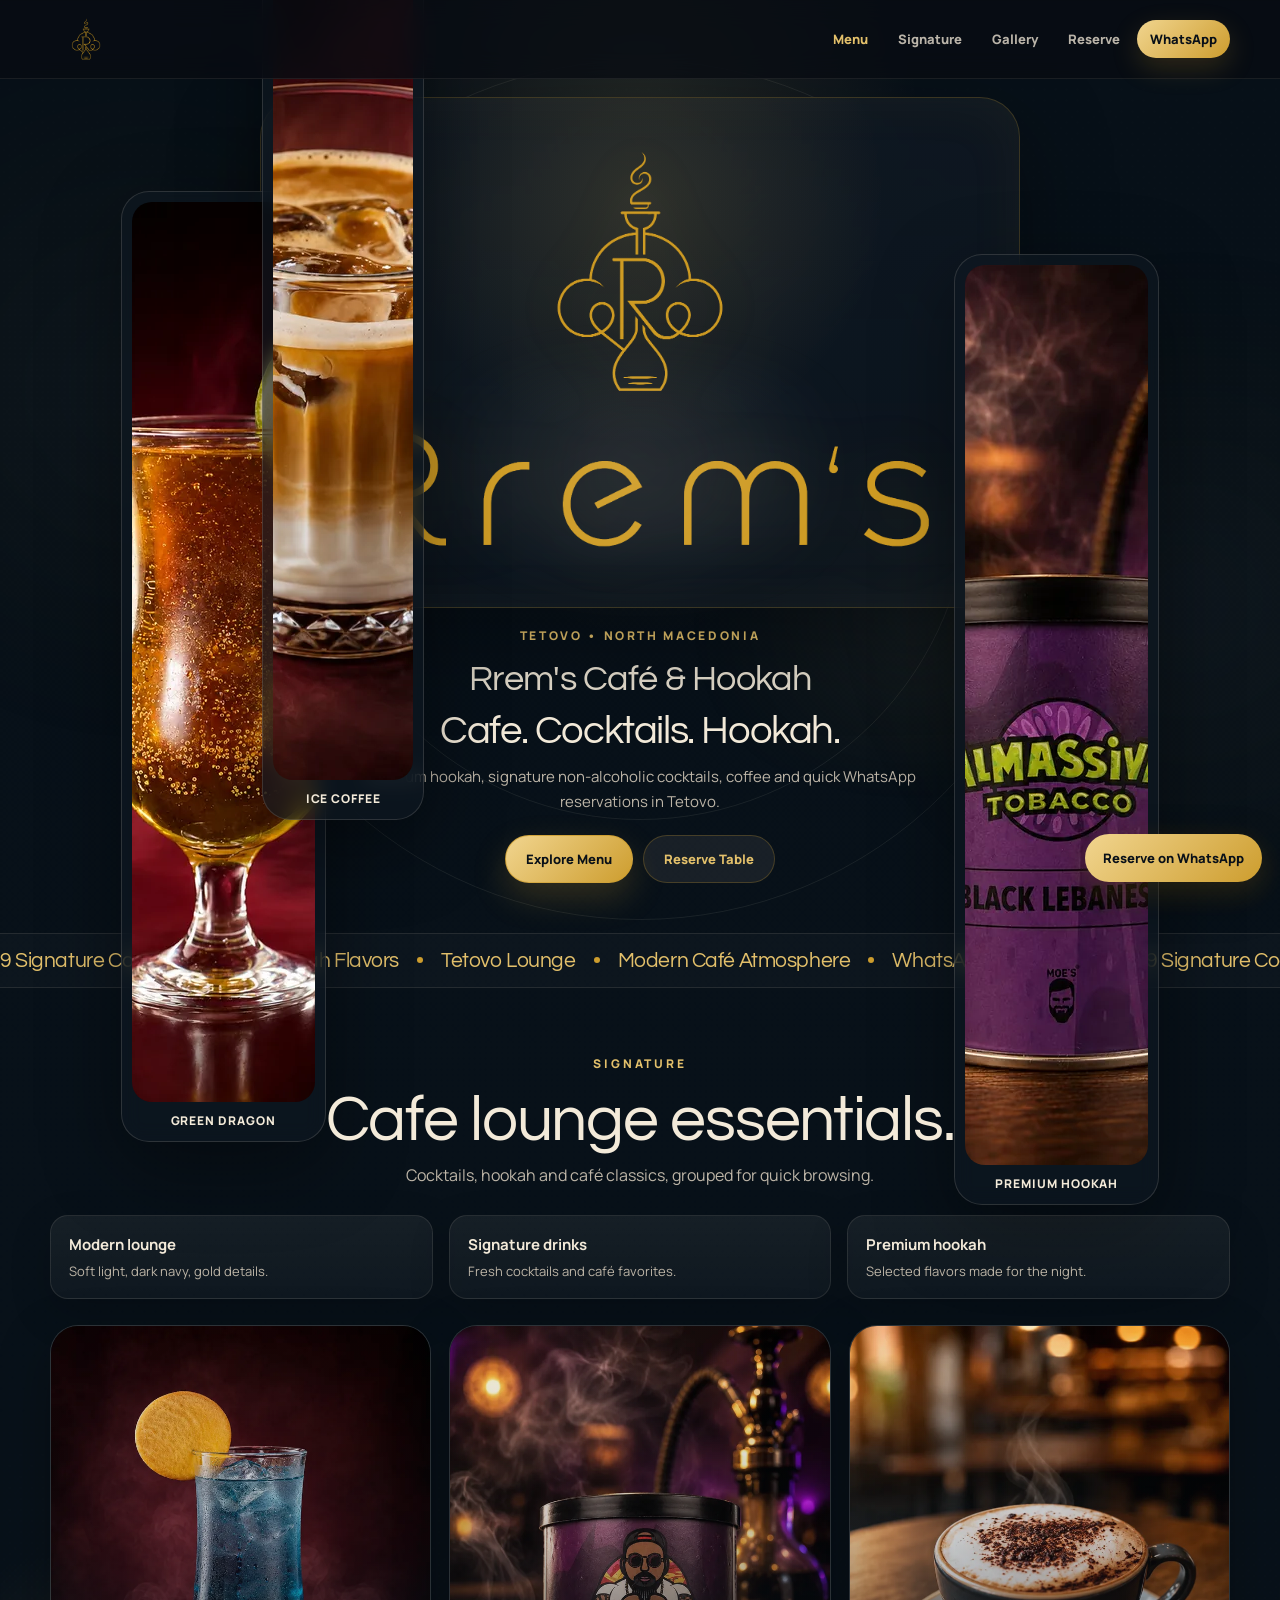
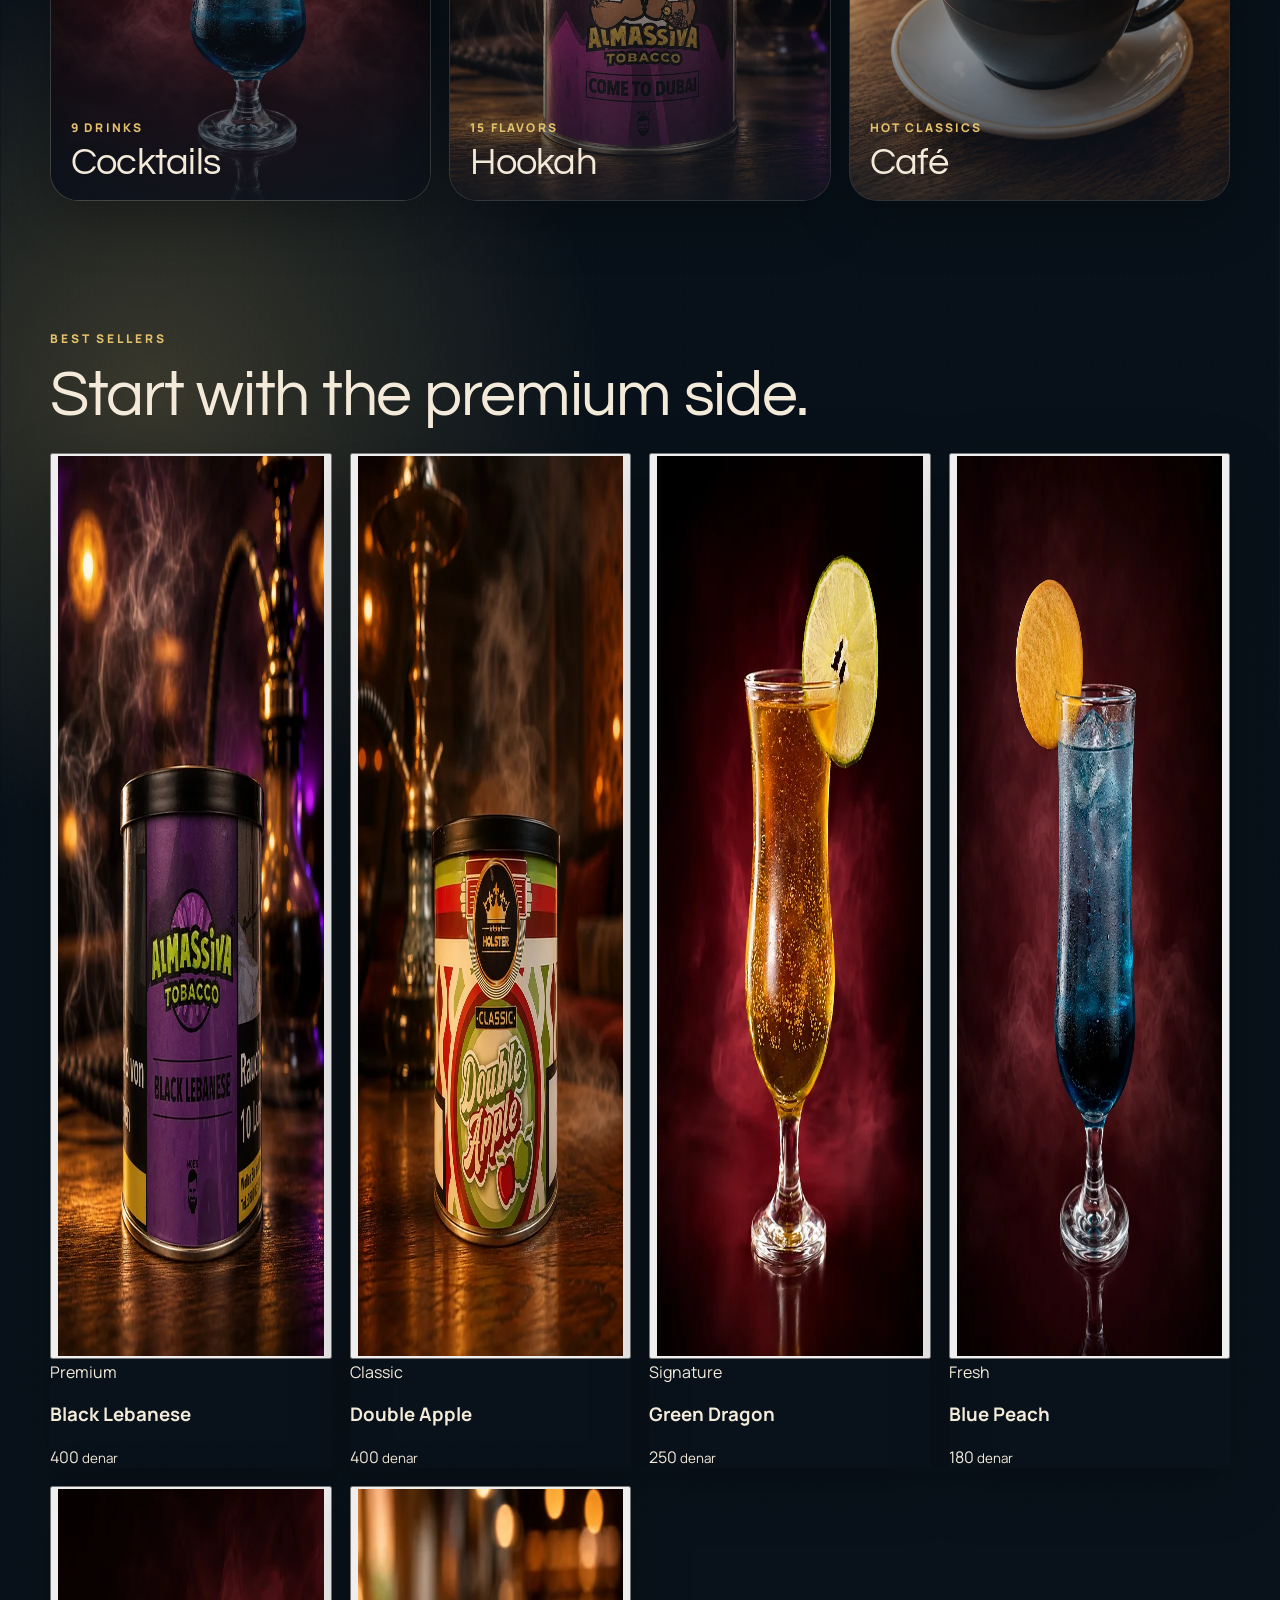
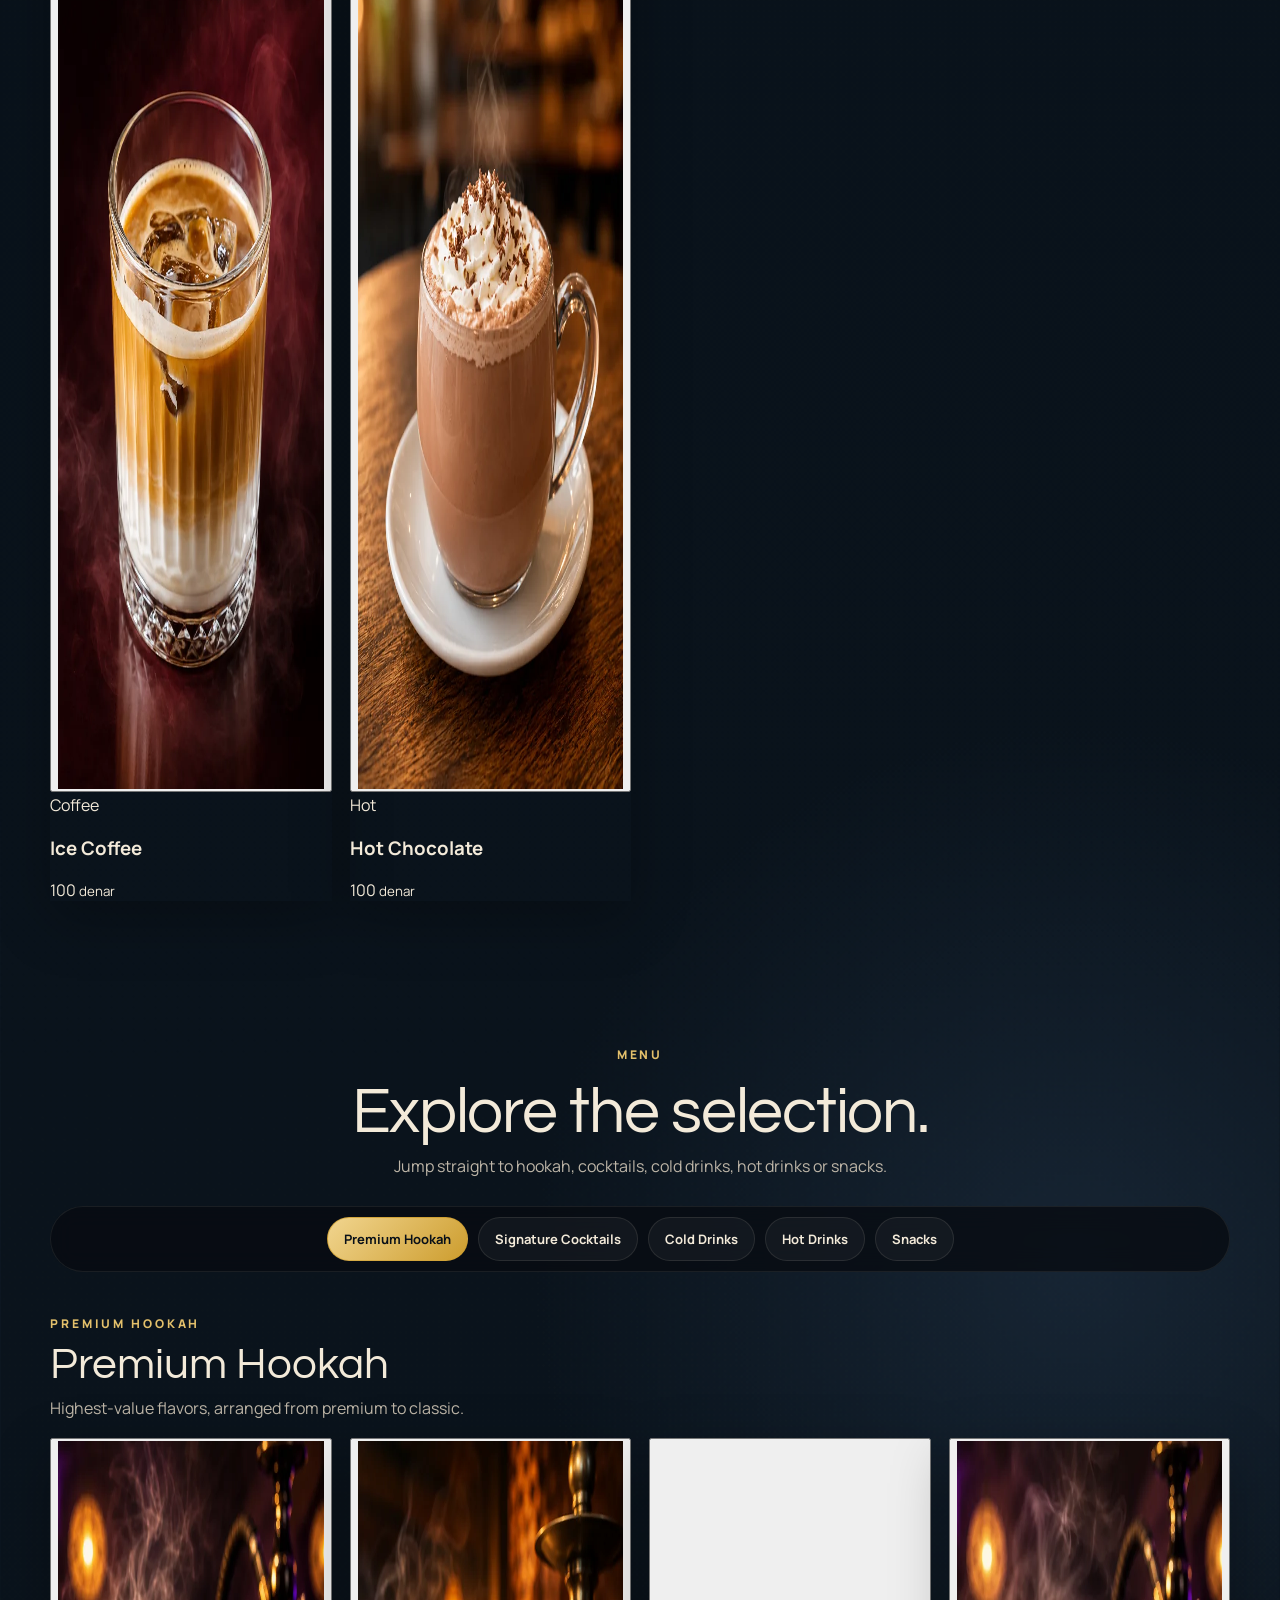
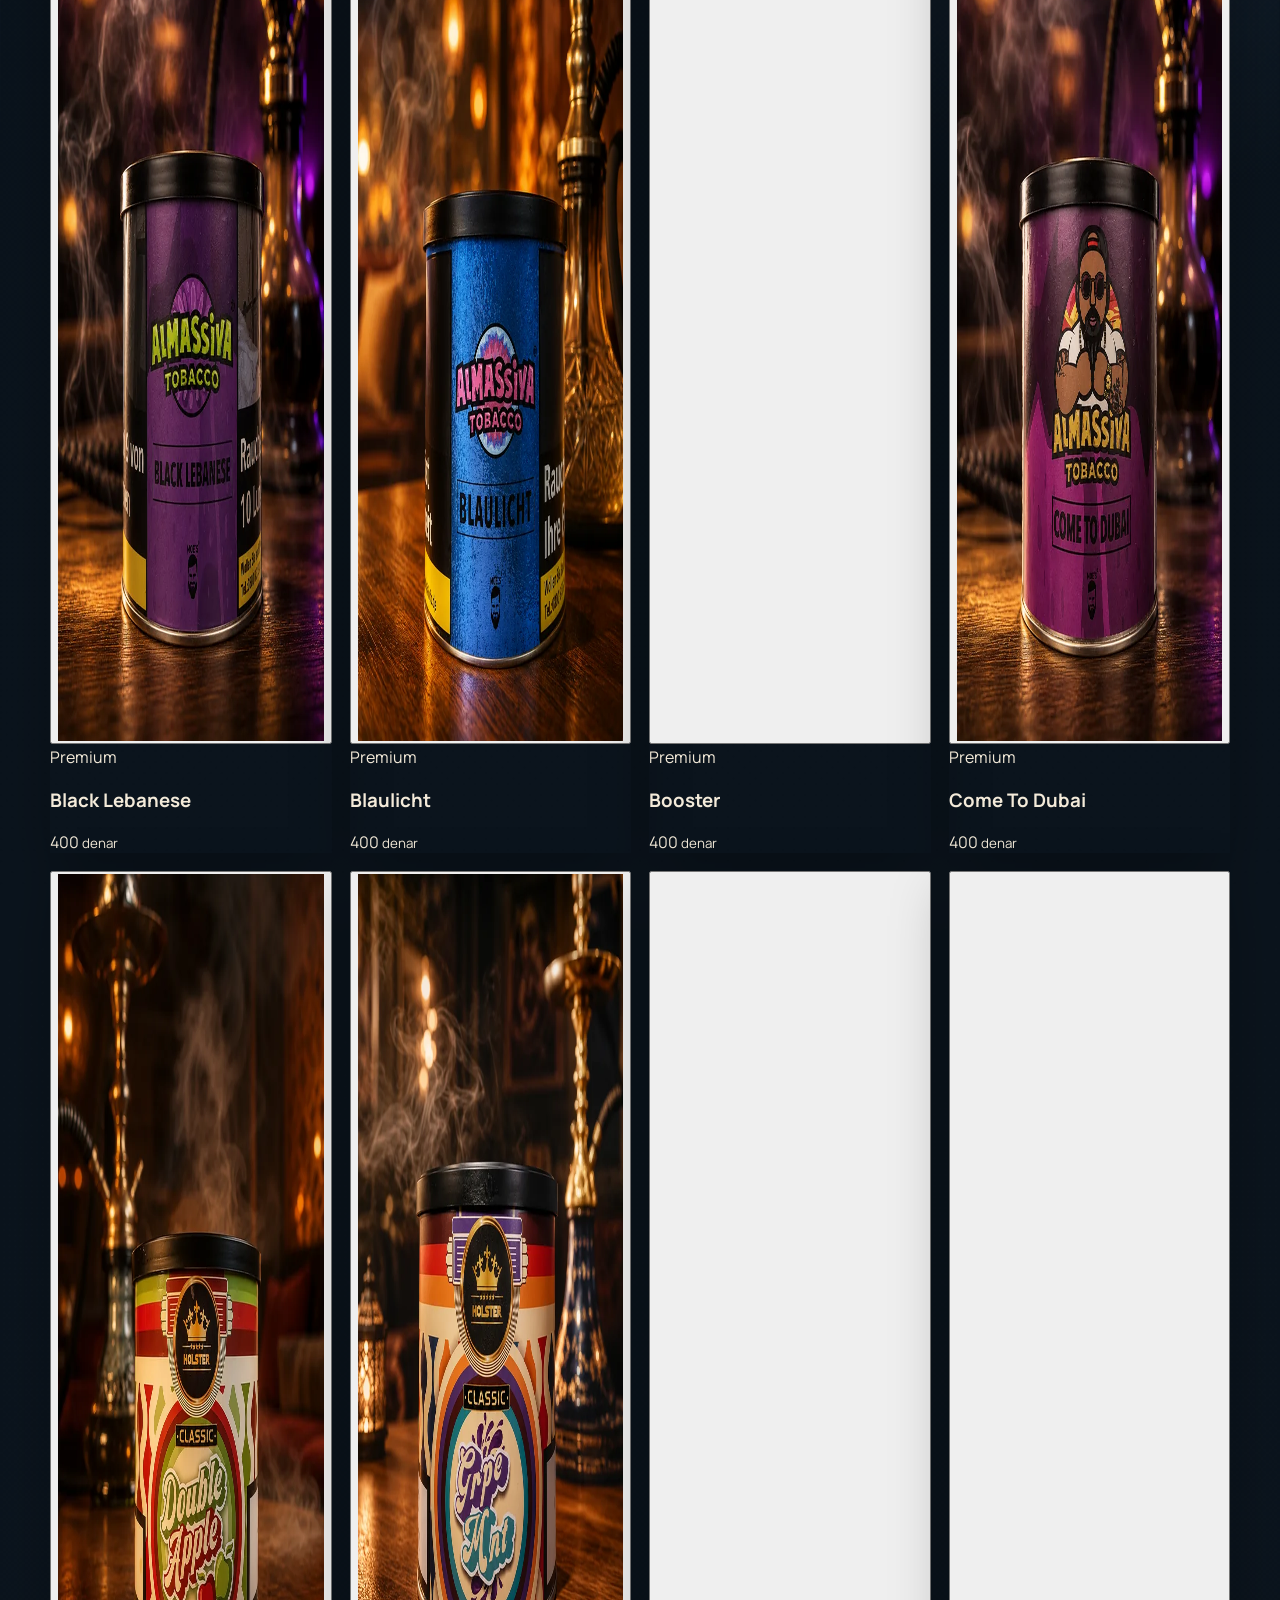
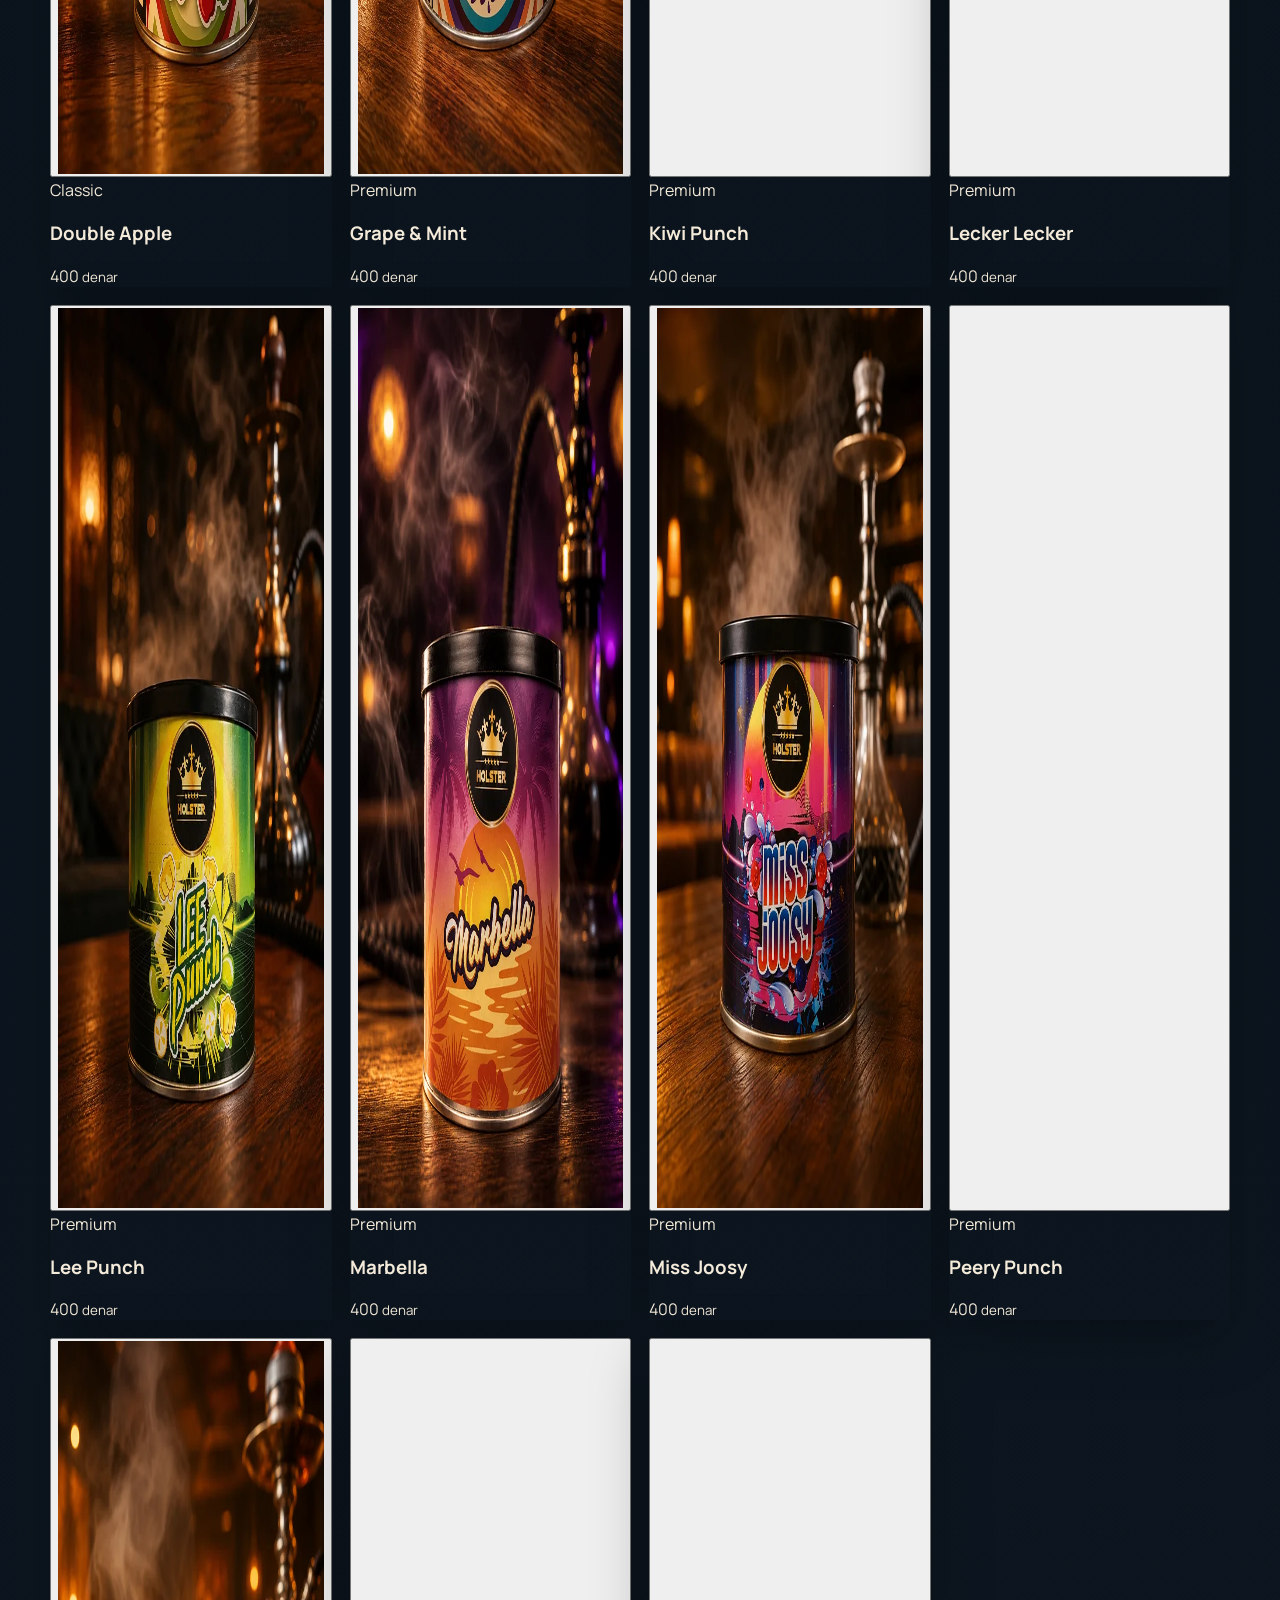
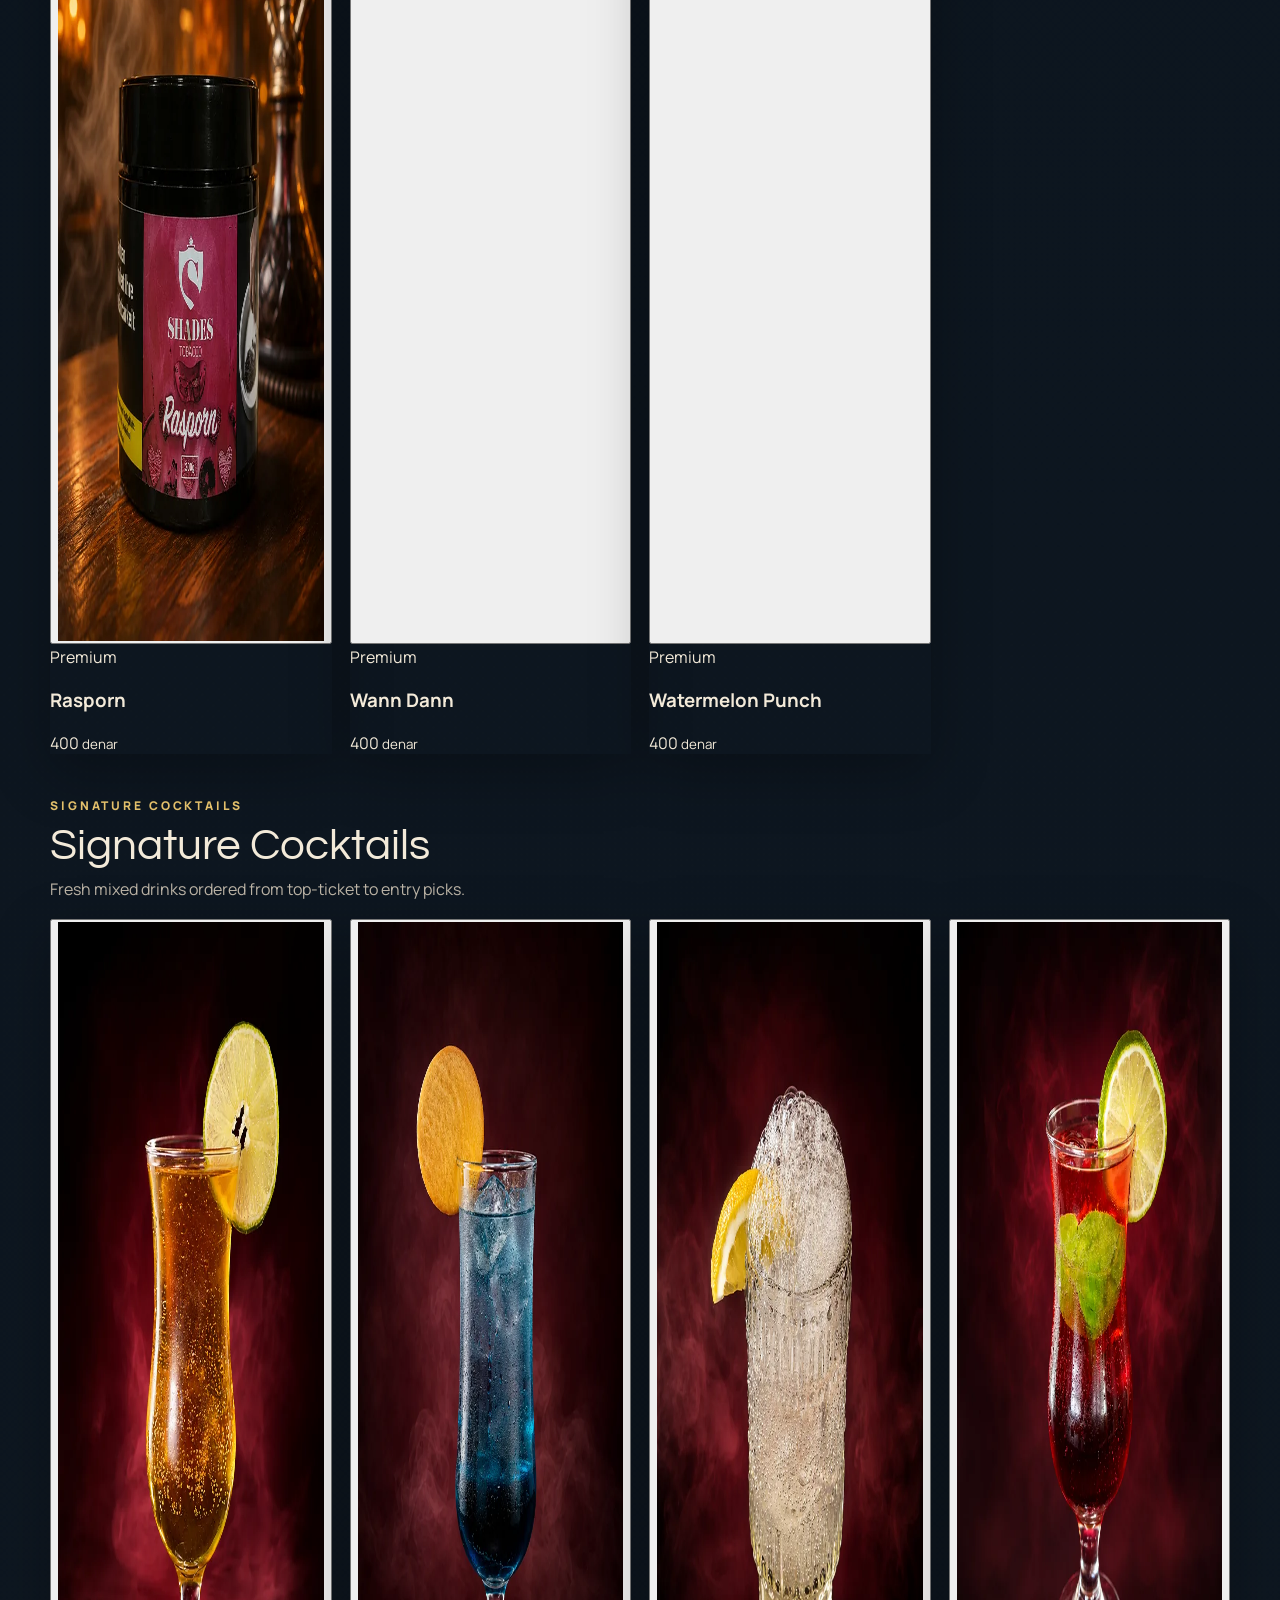
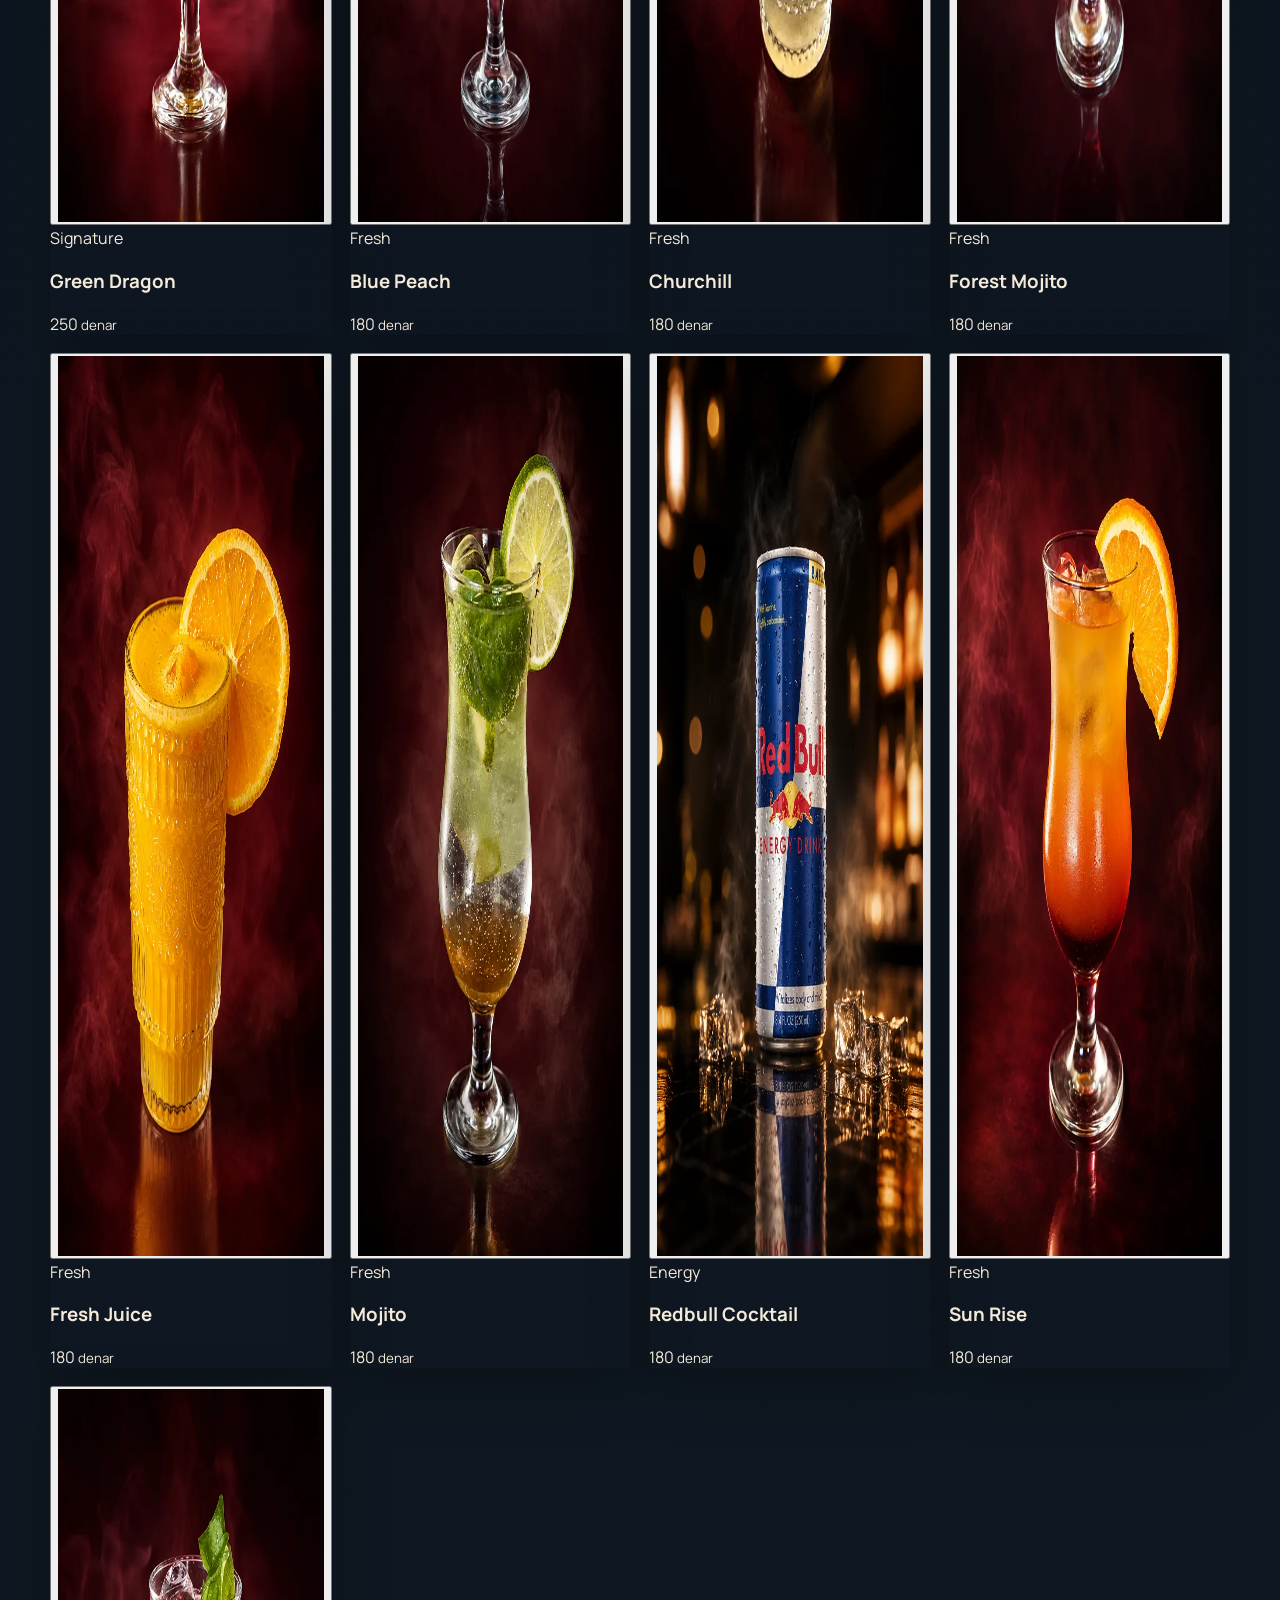
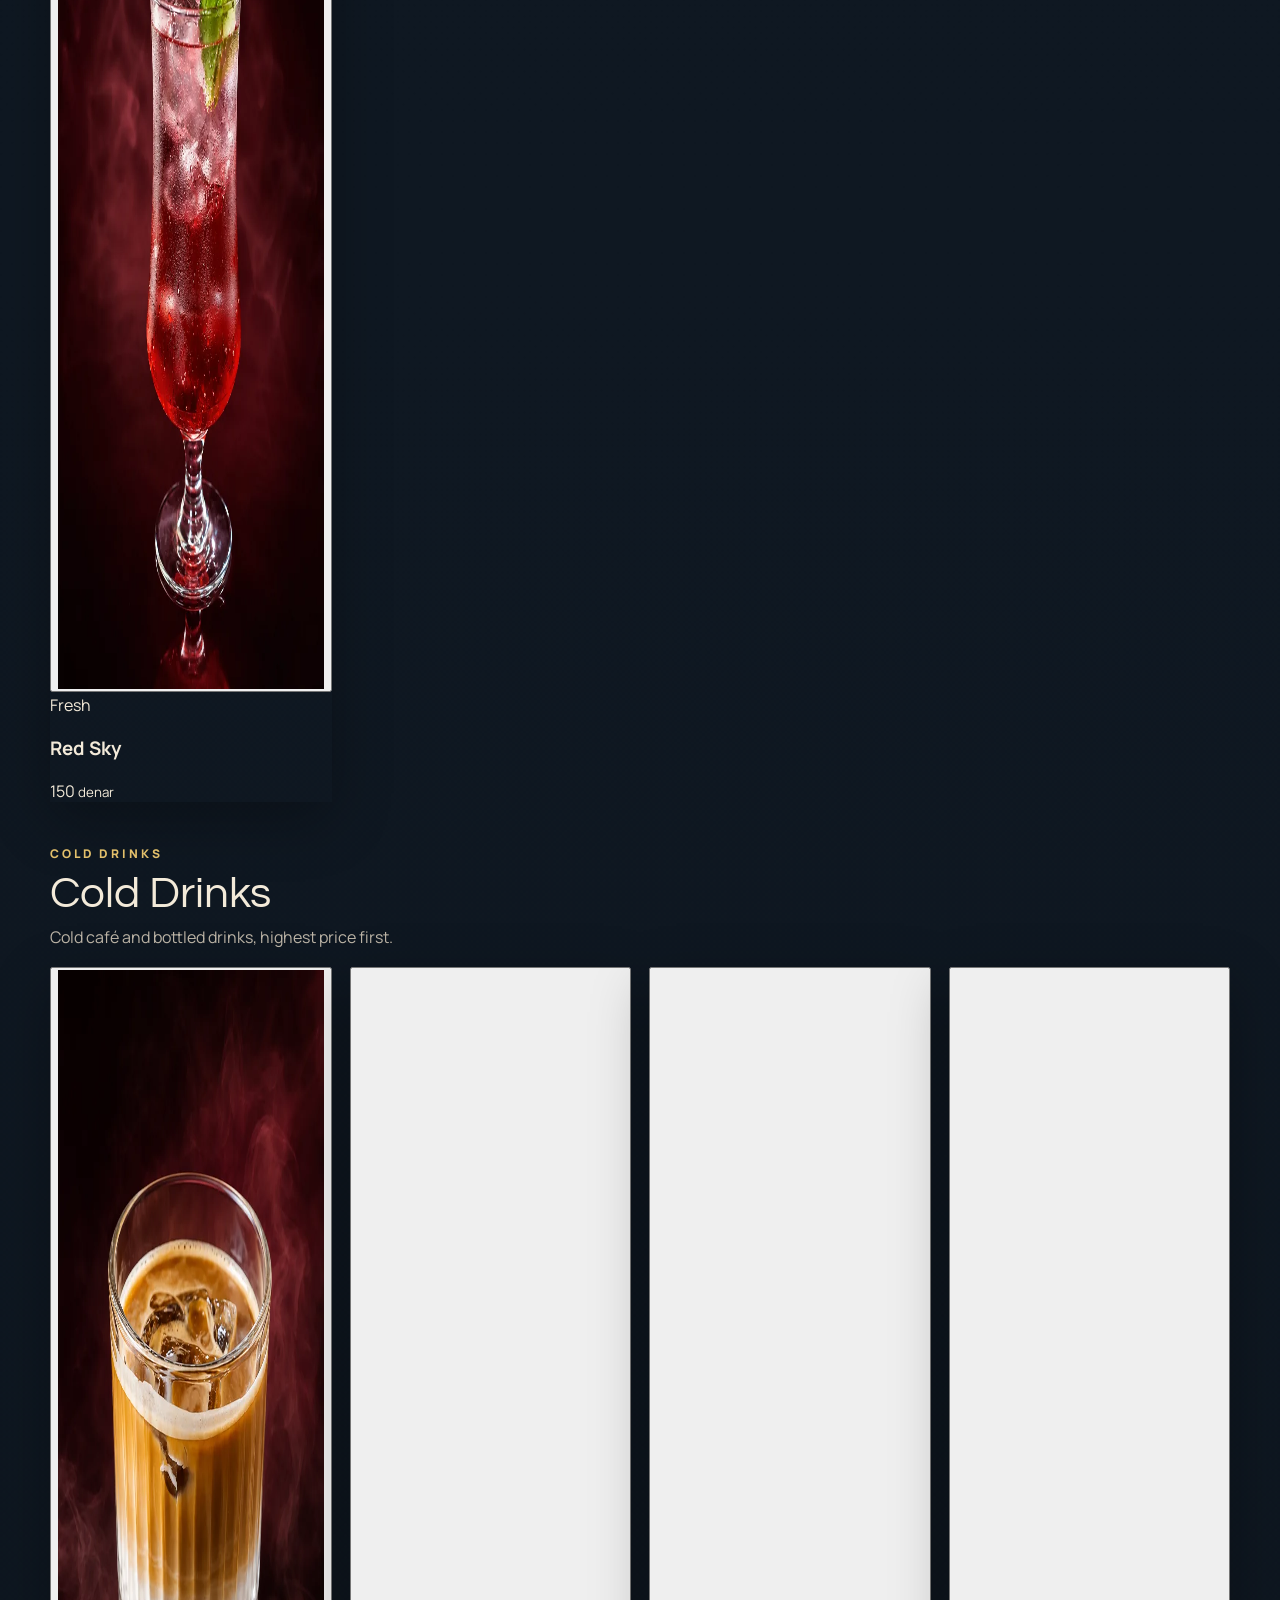
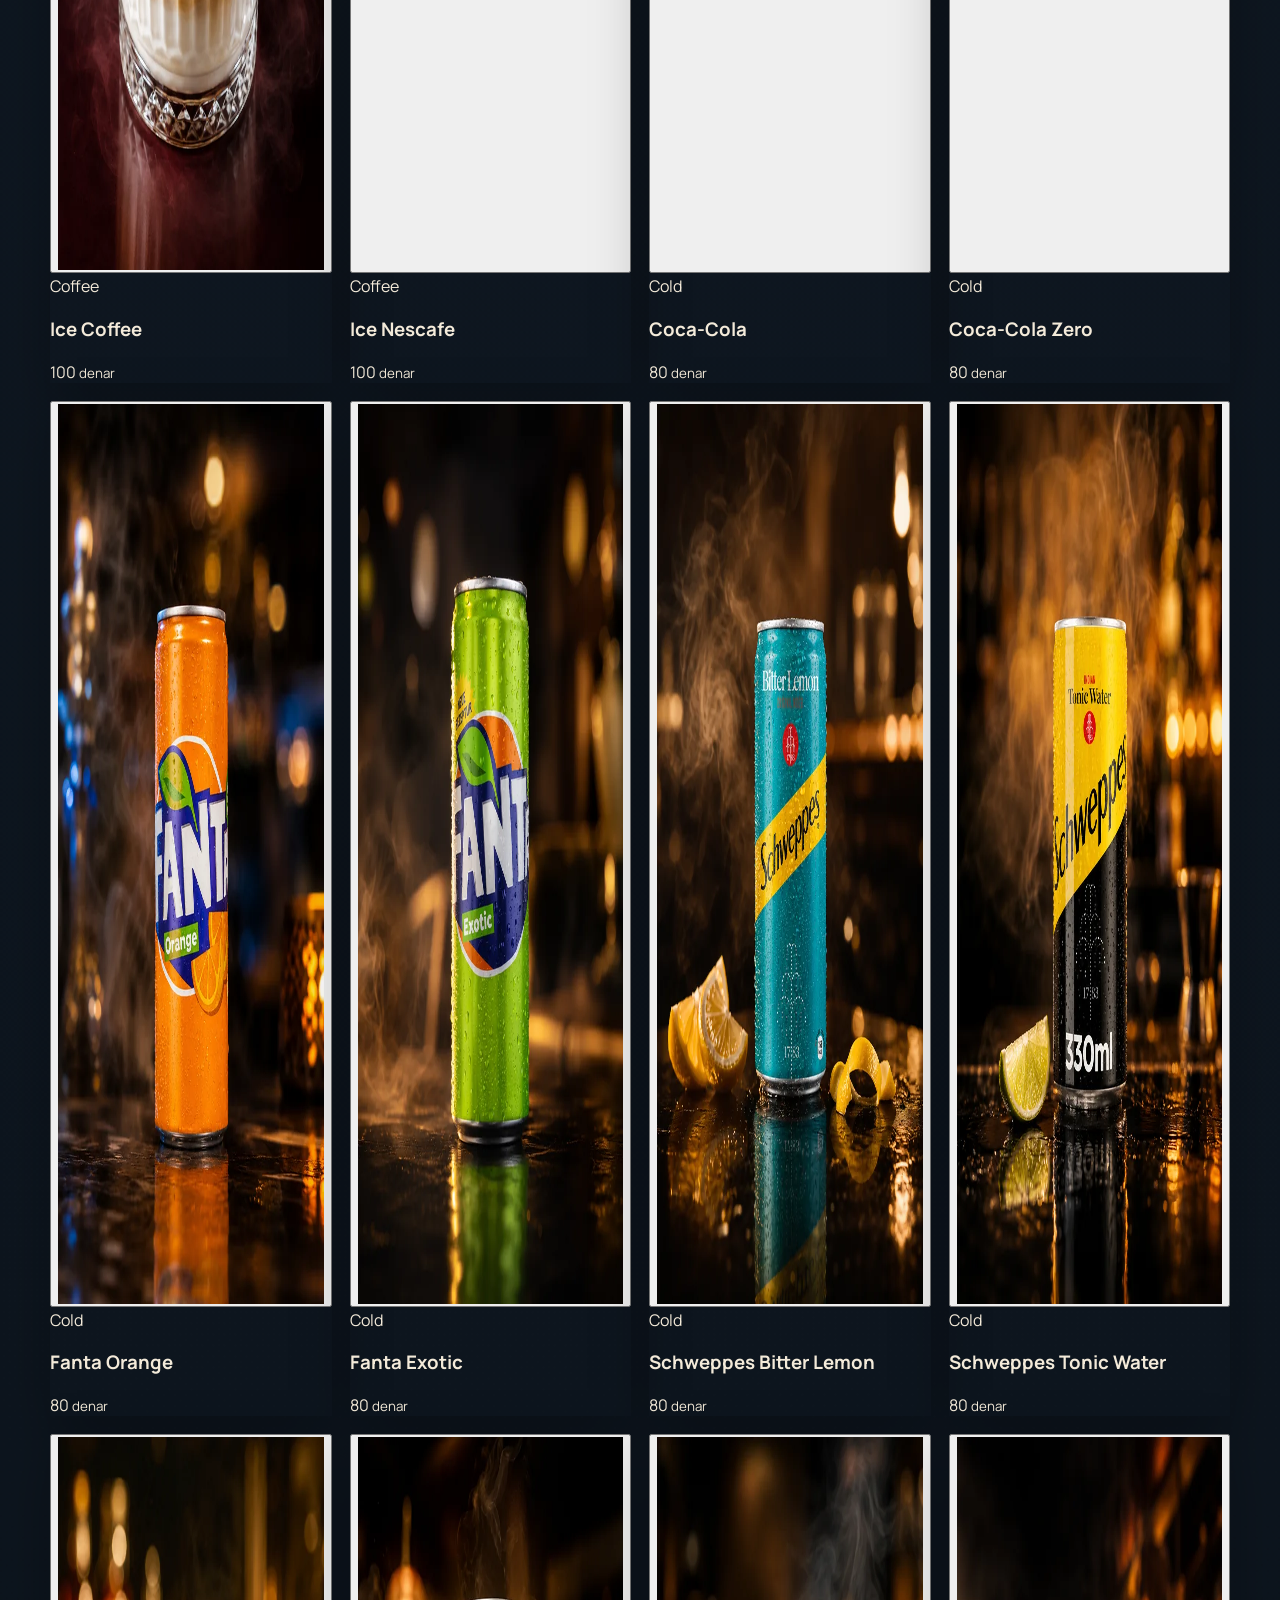
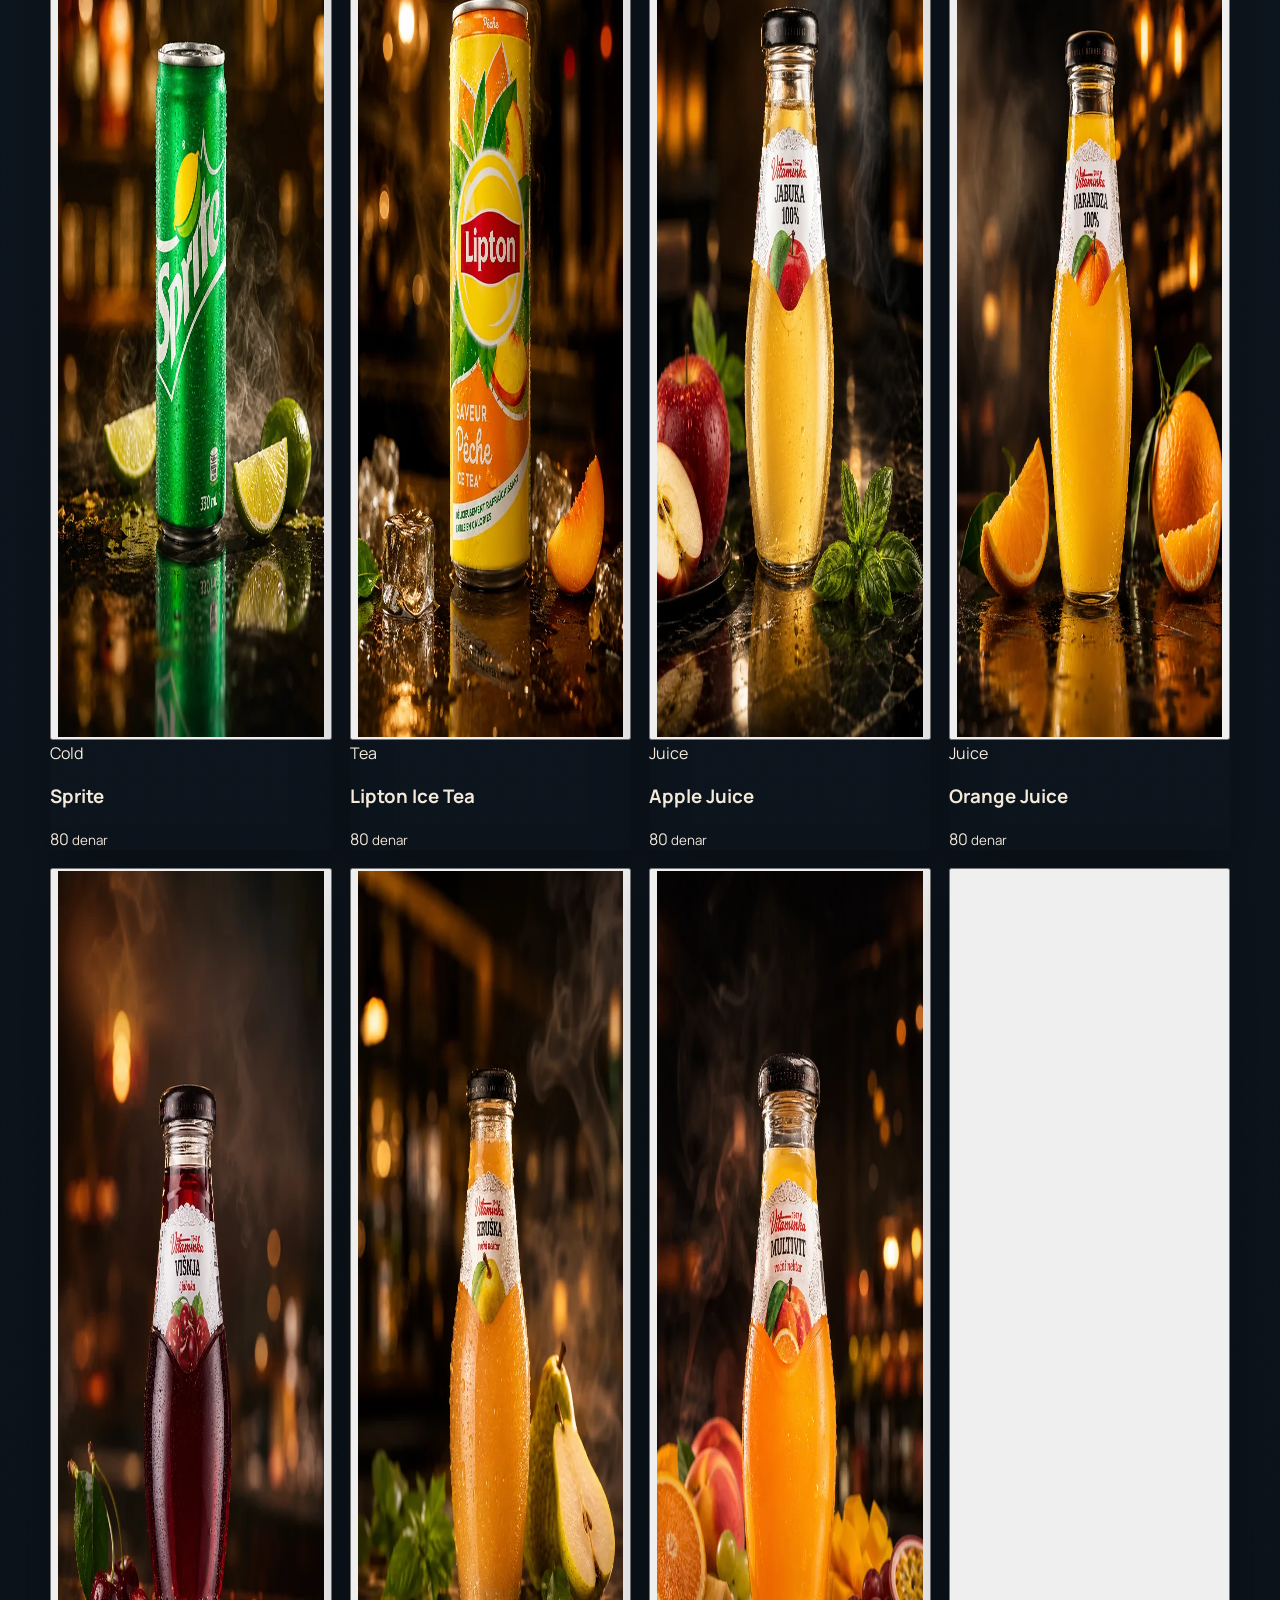
==== commit 3eefe153: "Merge branch 'main' into codex/upgrade-rrem-s-cafe-website-for-performance-and-design-yv44dt" ====
--- a/index.html
+++ b/index.html
@@ -24,7 +24,7 @@
 <meta content="Rrem's Café &amp; Hookah Tetovo" name="twitter:title"/>
 <meta content="Premium hookah, signature non-alcoholic cocktails and café atmosphere in Tetovo." name="twitter:description"/>
 <meta content="https://rrems.mk/assets/brand/rrems-og.png" name="twitter:image"/>
-<link href="css/style.css" rel="stylesheet"/>
+<link href="css/style.min.css" rel="stylesheet"/>
 <script type="application/ld+json">{
   "@context": "https://schema.org",
   "@type": [
--- a/css/style.min.css
+++ b/css/style.min.css
@@ -0,0 +1 @@
+:root{--navy:#0f1822;--navy-deep:#0a1118;--navy-soft:#162334;--gold:#cd9d2e;--gold-soft:#e3c06b;--cream:#f3ead9;--muted:#bdb5a7;--ink:#091018;--glass:rgba(255,255,255,.055);--line:rgba(255,255,255,.11);--shadow:0 24px 80px rgba(0,0,0,.40);--container:min(1180px,calc(100% - 32px));--radius-xl:34px;--radius-lg:24px;--radius-md:18px}*{box-sizing:border-box}html{scroll-behavior:smooth}body{margin:0;color:var(--cream);font-family:Manrope,system-ui,-apple-system,BlinkMacSystemFont,"Segoe UI",sans-serif;background:radial-gradient(circle at 12% 8%,rgba(227,192,107,.22),transparent 28rem),radial-gradient(circle at 84% 18%,rgba(55,82,112,.28),transparent 34rem),linear-gradient(180deg,#071018 0%,var(--navy) 46%,#060a0f 100%);min-height:100vh;overflow-x:hidden}body::before{content:"";position:fixed;inset:0;pointer-events:none;z-index:-4;background:linear-gradient(90deg,rgba(255,255,255,.02) 1px,transparent 1px),linear-gradient(180deg,rgba(255,255,255,.015) 1px,transparent 1px);background-size:88px 88px;opacity:.28;mask-image:linear-gradient(180deg,#000 0%,rgba(0,0,0,.55) 60%,transparent 100%)}a{color:inherit;text-decoration:none}img{display:block;width:100%;max-width:100%}button,input,textarea{font:inherit}.container{width:var(--container);margin:0 auto}.section-pad{padding:92px 0}.skip-link{position:absolute;left:16px;top:12px;transform:translateY(-160%);z-index:200;border-radius:999px;padding:10px 14px;color:var(--ink);background:linear-gradient(135deg,#f3d38f,var(--gold));font-weight:800}.skip-link:focus{transform:translateY(0)}.ambient,.particle-field{position:fixed;inset:0;z-index:-3;pointer-events:none;overflow:hidden}.ambient-smoke::before,.ambient-smoke::after{content:"";position:absolute;width:58vw;height:58vw;min-width:480px;min-height:480px;border-radius:50%;filter:blur(54px);opacity:.20;background:radial-gradient(circle,rgba(243,234,217,.18),rgba(205,157,46,.12) 32%,transparent 70%);animation:smokeFloat 22s ease-in-out infinite alternate}.ambient-smoke::before{left:-18vw;top:2vh}.ambient-smoke::after{right:-22vw;bottom:-8vh;animation-delay:-8s}.ambient-shine{z-index:-2;background:radial-gradient(circle at 50% 14%,rgba(227,192,107,.13),transparent 28%),radial-gradient(circle at 50% 50%,rgba(227,192,107,.07),transparent 24%);mix-blend-mode:screen}@keyframes smokeFloat{from{transform:translate3d(0,0,0) scale(1)}to{transform:translate3d(5vw,4vh,0) scale(1.15) rotate(8deg)}}@keyframes orbitFloat{from{transform:translateY(0) rotate(var(--tilt,0deg))}to{transform:translateY(-14px) rotate(var(--tilt,0deg))}}@keyframes rotateRing{to{transform:rotate(360deg)}}h1,h2,.mood-card strong,.strip-track span{font-family:Questrial,Arial,sans-serif;font-weight:400;letter-spacing:-.02em}.kicker{margin:0;color:var(--gold-soft);font-size:12px;font-weight:800;text-transform:uppercase;letter-spacing:.24em}h1{margin:14px 0 0;font-size:clamp(22px,2.8vw,36px);line-height:1.1;color:rgba(243,234,217,.92)}h2{margin:10px 0 0;font-size:clamp(34px,5vw,68px);line-height:.96}p{color:var(--muted);line-height:1.7}.section-head{display:grid;gap:6px;margin-bottom:26px}.center-head{text-align:center;justify-items:center}.section-note{margin:4px 0 0;max-width:680px}.site-header{position:sticky;top:0;z-index:90;background:rgba(8,12,18,.66);border-bottom:1px solid rgba(243,234,217,.08);backdrop-filter:blur(20px)}.nav{min-height:78px;display:flex;align-items:center;justify-content:space-between;gap:18px}.brand{display:inline-flex;align-items:center}.desktop-nav{display:flex;align-items:center;gap:4px}.desktop-nav a{padding:10px 13px;border-radius:999px;color:rgba(243,234,217,.76);font-size:13px;font-weight:800}.desktop-nav a:hover{background:rgba(205,157,46,.10);color:var(--gold-soft)}.menu-toggle{display:none;width:42px;height:42px;border-radius:50%;border:1px solid var(--line);background:rgba(255,255,255,.05);color:var(--cream);cursor:pointer}.mobile-nav{display:none;padding:0 0 16px}.mobile-nav.open{display:grid;grid-template-columns:repeat(2,1fr);gap:8px}.mobile-nav a{padding:12px 14px;border-radius:16px;color:var(--cream);background:var(--glass)}.hero{min-height:calc(100svh - 78px);display:grid;align-items:center;padding:36px 0 84px;isolation:isolate}.hero-stage{position:relative;min-height:760px;display:grid;place-items:center}.smoke-cloud{position:absolute;border-radius:50%;filter:blur(24px);opacity:.34;background:radial-gradient(circle,rgba(243,234,217,.17),rgba(205,157,46,.11) 34%,transparent 72%)}.smoke-a{width:46vw;height:28vw;max-width:620px;max-height:360px;top:10%;left:8%;animation:smokeFloat 18s ease-in-out infinite alternate}.smoke-b{width:42vw;height:24vw;max-width:560px;max-height:320px;right:4%;bottom:14%;animation:smokeFloat 24s ease-in-out infinite alternate-reverse}.smoke-ring{position:absolute;border-radius:50%;border:1px solid rgba(243,234,217,.08);filter:blur(.15px)}.smoke-one{width:min(74vw,860px);aspect-ratio:1 / 1;animation:rotateRing 48s linear infinite}.smoke-two{width:min(58vw,660px);aspect-ratio:1 / 1;animation:rotateRing 33s linear infinite reverse}.hero-core{position:relative;z-index:5;width:min(920px,100%);text-align:center;display:grid;justify-items:center;gap:0}.hero-logo-shell{position:relative;width:min(920px,100%);padding:clamp(18px,3vw,34px) clamp(18px,3vw,42px);border-radius:40px;border:1px solid rgba(205,157,46,.24);background:linear-gradient(180deg,rgba(15,24,34,.84),rgba(15,24,34,.52));backdrop-filter:blur(18px);box-shadow:inset 0 0 80px rgba(205,157,46,.07),0 40px 120px rgba(0,0,0,.38)}.hero-logo-shell::before,.hero-logo-shell::after{content:"";position:absolute;inset:0;border-radius:inherit;pointer-events:none}.hero-logo-shell::before{background:radial-gradient(circle at 50% 20%,rgba(227,192,107,.14),transparent 44%)}.hero-logo-shell::after{inset:auto 14% 8% 14%;height:38%;border-radius:50%;filter:blur(30px);background:radial-gradient(circle,rgba(243,234,217,.10),transparent 72%)}.hero-logo{width:100%;max-width:860px;margin:0 auto}.hero-location{margin:16px 0 0;color:var(--gold-soft);font-size:12px;font-weight:800;letter-spacing:.22em;text-transform:uppercase}.tagline{margin:10px 0 0;color:var(--cream);font-family:Questrial,Arial,sans-serif;font-size:clamp(24px,3.2vw,40px);line-height:1.05}.hero-note{margin:12px 0 0;max-width:700px;font-size:15px}.hero-actions{display:flex;justify-content:center;flex-wrap:wrap;gap:10px;margin-top:24px}.btn{min-height:48px;display:inline-flex;align-items:center;justify-content:center;padding:0 20px;border-radius:999px;border:1px solid var(--line);font-size:13px;font-weight:800;transition:transform .2s ease,background .2s ease,border-color .2s ease}.btn:hover{transform:translateY(-2px)}.btn-primary{color:var(--ink);background:linear-gradient(135deg,#f1d58f,var(--gold));border-color:rgba(205,157,46,.72)}.btn-secondary{color:var(--gold-soft);background:rgba(205,157,46,.08);border-color:rgba(205,157,46,.25)}.orbit-card{position:absolute;z-index:6;width:min(230px,25vw);margin:0;padding:10px;border:1px solid rgba(243,234,217,.14);border-radius:28px;background:rgba(15,24,34,.64);backdrop-filter:blur(18px);box-shadow:var(--shadow);animation:orbitFloat 7.5s ease-in-out infinite alternate}.orbit-card img{aspect-ratio:4 / 5;object-fit:cover;border-radius:20px}.orbit-card figcaption{padding:10px 5px 2px;text-align:center;color:var(--cream);font-size:12px;font-weight:800;letter-spacing:.08em;text-transform:uppercase}.orbit-green{left:1%;top:6%;--tilt:-8deg}.orbit-hookah{right:1%;top:18%;--tilt:7deg;animation-delay:-2s}.orbit-coffee{left:9%;bottom:4%;width:min(190px,22vw);--tilt:5deg;animation-delay:-4s}.brand-strip{overflow:hidden;border-block:1px solid rgba(243,234,217,.10);background:rgba(255,255,255,.03)}.strip-track{display:flex;align-items:center;width:max-content;gap:18px;padding:16px 0;animation:stripMove 30s linear infinite}.strip-track span{white-space:nowrap;font-size:21px;color:var(--gold-soft)}.strip-track i{width:6px;height:6px;border-radius:50%;background:var(--gold)}@keyframes stripMove{to{transform:translateX(-50%)}}.notes-row{display:grid;grid-template-columns:repeat(3,1fr);gap:16px;margin-bottom:26px}.notes-row article{padding:18px 18px 16px;border-radius:18px;border:1px solid rgba(243,234,217,.10);background:linear-gradient(180deg,rgba(255,255,255,.06),rgba(255,255,255,.03));box-shadow:0 14px 40px rgba(0,0,0,.18)}.notes-row strong{display:block;color:var(--cream);font-size:15px}.notes-row span{display:block;margin-top:6px;color:var(--muted);font-size:13px;line-height:1.6}.mood-grid{display:grid;grid-template-columns:repeat(3,minmax(0,1fr));gap:18px}.mood-card{position:relative;display:grid;overflow:hidden;border-radius:28px;min-height:420px;border:1px solid rgba(243,234,217,.12);background:rgba(255,255,255,.04);box-shadow:var(--shadow)}.mood-card img{width:100%;height:100%;object-fit:cover}.mood-card::after{content:"";position:absolute;inset:0;background:linear-gradient(180deg,rgba(15,24,34,.03),rgba(15,24,34,.22) 45%,rgba(15,24,34,.80) 100%)}.mood-card span,.mood-card strong{position:absolute;left:20px;z-index:2}.mood-card span{bottom:64px;color:var(--gold-soft);font-size:12px;font-weight:800;text-transform:uppercase;letter-spacing:.18em}.mood-card strong{bottom:18px;color:var(--cream);font-size:clamp(28px,3vw,38px)}.featured-grid,.menu-grid{display:grid;grid-template-columns:repeat(4,minmax(0,1fr));gap:18px}.gallery-grid{display:grid;grid-template-columns:repeat(4,minmax(0,1fr));gap:14px}.gallery-grid figure{margin:0;overflow:hidden;border-radius:24px;border:1px solid rgba(243,234,217,.11);background:rgba(255,255,255,.04)}.gallery-grid .wide{grid-column:span 2}.gallery-grid .tall{grid-row:span 2}.gallery-grid img{aspect-ratio:4 / 5;object-fit:cover}.gallery-grid .wide img{aspect-ratio:16 / 10}.gallery-grid .tall img{aspect-ratio:4 / 10}.gallery-grid figcaption{padding:12px 14px;color:var(--cream);font-size:13px;font-weight:700}.reserve-card{display:grid;grid-template-columns:.9fr 1.1fr;gap:26px;padding:28px;border-radius:28px;border:1px solid rgba(205,157,46,.18);background:linear-gradient(180deg,rgba(255,255,255,.06),rgba(255,255,255,.03));box-shadow:var(--shadow)}.reserve-form{display:grid;gap:14px}.reserve-form label{display:grid;gap:8px;color:var(--cream);font-size:13px;font-weight:700}.form-row{display:grid;grid-template-columns:repeat(2,1fr);gap:12px}.reserve-form textarea{resize:vertical;min-height:108px}.reserve-btn{width:max-content}.site-footer{border-top:1px solid rgba(243,234,217,.10);background:rgba(0,0,0,.22);padding:34px 0}.footer-grid{display:grid;grid-template-columns:1.2fr .8fr .9fr;gap:24px;align-items:start}.footer-grid strong{display:block;margin-bottom:10px;color:var(--cream);font-size:13px;font-weight:800;letter-spacing:.12em;text-transform:uppercase}.footer-grid a,.footer-grid p{display:block;margin:8px 0 0;color:var(--muted);line-height:1.7}.image-modal{position:fixed;inset:0;z-index:120;display:none;align-items:center;justify-content:center;padding:20px;background:rgba(0,0,0,.82);backdrop-filter:blur(12px)}.image-modal.open{display:flex}.image-modal img{width:min(520px,100%);border-radius:26px;box-shadow:var(--shadow)}.image-modal button{position:absolute;top:18px;right:18px;width:44px;height:44px;border-radius:50%;border:1px solid var(--line);background:rgba(255,255,255,.10);color:var(--cream);font-size:26px;cursor:pointer}.reveal{opacity:0;transform:translateY(24px);transition:opacity .7s ease,transform .7s ease}.reveal.in-view{opacity:1;transform:translateY(0)}@media (max-width:1120px){.featured-grid{grid-template-columns:repeat(3,minmax(0,1fr))}.orbit-green{left:-1%;top:3%}.orbit-hookah{right:-1%;top:18%}}@media (max-width:920px){.desktop-nav{display:none}.menu-toggle{display:inline-grid;place-items:center}.hero-stage{min-height:780px}.orbit-card{width:min(180px,28vw)}.orbit-coffee{bottom:1%;left:3%}.notes-row,.mood-grid,.reserve-card,.footer-grid,.featured-grid,.gallery-grid{grid-template-columns:repeat(2,minmax(0,1fr))}.reserve-btn{width:100%}.gallery-grid .wide,.gallery-grid .tall{grid-column:auto;grid-row:auto}.gallery-grid .wide img,.gallery-grid .tall img{aspect-ratio:4 / 5}}@media (max-width:640px){.container{width:min(100% - 22px,1180px)}.section-pad{padding:74px 0}.nav{min-height:68px}.mobile-nav.open{grid-template-columns:1fr}.hero{padding:28px 0 68px}.hero-stage{min-height:700px}.hero-logo-shell{border-radius:26px}.hero-note{font-size:14px}.orbit-card{width:min(144px,34vw);padding:8px;border-radius:20px}.orbit-card img{border-radius:14px}.orbit-green{left:-2%;top:4%}.orbit-hookah{right:-2%;top:16%}.orbit-coffee{left:2%;bottom:4%}.strip-track span{font-size:16px}.notes-row,.mood-grid,.featured-grid,.gallery-grid,.form-row,.footer-grid{grid-template-columns:1fr}.menu-card-body h3{font-size:17px}.price{font-size:22px}.image-modal img{width:100%}}.category-jump{display:flex;flex-wrap:wrap;gap:10px;justify-content:center;margin-bottom:28px}.category-pill{display:inline-flex;align-items:center;justify-content:center;min-height:42px;padding:0 16px;border-radius:999px;border:1px solid rgba(243,234,217,.10);background:rgba(255,255,255,.03);color:var(--cream);font-size:13px;font-weight:700}.category-pill:hover{border-color:rgba(205,157,46,.34);color:var(--gold-soft)}.category-block{margin-top:42px;scroll-margin-top:92px}.category-head{display:flex;align-items:end;justify-content:space-between;gap:16px;margin-bottom:16px}.category-head h3{margin:8px 0 0;font-family:Questrial,Arial,sans-serif;font-weight:400;font-size:clamp(30px,4vw,44px);line-height:1;color:var(--cream)}.category-head p:last-child{max-width:720px;margin:8px 0 0}.category-grid{display:grid;grid-template-columns:repeat(4,minmax(0,1fr));gap:18px}.notes-row article,.menu-card,.gallery-grid figure,.reserve-card{backdrop-filter:none !important}.hero-logo-shell,.orbit-card,.mood-card{backdrop-filter:blur(10px)}@media (max-width:920px){.category-grid{grid-template-columns:repeat(2,minmax(0,1fr))}}@media (max-width:640px){.category-jump{justify-content:start;overflow-x:auto;flex-wrap:nowrap;padding-bottom:4px}.category-jump::-webkit-scrollbar{display:none}.category-block{margin-top:34px}.category-head h3{font-size:28px}.category-grid{grid-template-columns:1fr}}.hero{min-height:calc(78svh - 78px)}.hero-stage{min-height:560px}.hero-logo-shell{width:min(760px,100%)}.hero-location{margin-top:18px}.hero-actions{margin-top:20px}.orbit-card{width:min(205px,21vw)}.orbit-green{left:6%;top:12%}.orbit-hookah{right:6%;top:20%}.orbit-coffee{left:18%;bottom:8%;width:min(162px,18vw)}@media (max-width:920px){.hero-stage{min-height:540px}.hero-logo-shell{width:min(640px,100%)}}@media (max-width:640px){.hero{min-height:auto;padding:14px 0 42px}.hero-stage{min-height:468px;padding-top:12px}.hero-logo-shell{width:calc(100% - 10px);padding:14px 10px 12px}.hero-location{margin-top:14px;font-size:11px}.hero-note{max-width:290px;margin-top:10px}.hero-actions{flex-direction:column;align-items:stretch;width:min(320px,100%);margin-top:16px}.btn{width:100%}.orbit-card{width:96px}.orbit-coffee{display:none}.orbit-green{left:-2px;top:26px}.orbit-hookah{right:-2px;top:84px}}.brand{width:72px;min-width:72px;height:72px;display:grid !important;place-items:center !important;flex:0 0 72px}.brand-emblem-nav{display:block !important;width:52px !important;height:52px !important;object-fit:contain !important;object-position:center center !important;margin:0 auto !important;transform:none !important}.hero-core{justify-self:center !important;align-self:center !important;margin-inline:auto !important;left:auto !important;transform:none !important}.hero-logo-shell.hero-lockup-shell{width:min(760px,100%) !important;display:grid !important;place-items:center !important;justify-items:center !important;align-items:center !important;margin-inline:auto !important;text-align:center !important}.hero-lockup{display:block !important;width:min(720px,92vw) !important;max-width:100% !important;height:auto !important;object-fit:contain !important;object-position:center center !important;margin:0 auto !important;transform:none !important;filter:drop-shadow(0 0 28px rgba(205,157,46,.14));animation:logoGlowIn 1.1s ease both,softSparkle 4s ease-in-out 1.2s infinite}@media (max-width:640px){.brand{width:58px;min-width:58px;height:58px;flex-basis:58px}.brand-emblem-nav{width:42px !important;height:42px !important}.hero-logo-shell.hero-lockup-shell{width:calc(100% - 10px) !important}.hero-lockup{width:min(360px,88vw) !important}}:focus-visible{outline:3px solid rgba(227,192,107,.92);outline-offset:4px}.site-header{background:rgba(8,12,18,.78);backdrop-filter:blur(14px)}.nav-reserve{color:var(--ink) !important;background:linear-gradient(135deg,#f1d58f,var(--gold)) !important;box-shadow:0 10px 28px rgba(205,157,46,.20)}.nav-menu-link{color:var(--gold-soft) !important}.hero{min-height:calc(74svh - 78px);padding:18px 0 50px}.hero-stage{min-height:520px}.hero-logo-shell.hero-lockup-shell{background:linear-gradient(180deg,rgba(15,24,34,.86),rgba(15,24,34,.62));box-shadow:inset 0 0 58px rgba(205,157,46,.06),0 28px 90px rgba(0,0,0,.34)}.tagline{letter-spacing:-.035em}.hero-note{max-width:640px}.btn-primary{box-shadow:0 14px 34px rgba(205,157,46,.22)}.btn-secondary{background:rgba(243,234,217,.07)}.section-pad{padding:76px 0}.signature.section-pad{padding-top:66px}.featured.section-pad{padding-top:52px}.menu-zone.section-pad{padding-top:68px}.brand-strip{background:rgba(255,255,255,.025)}.mood-card,.menu-card,.reserve-card{box-shadow:0 18px 54px rgba(0,0,0,.28)}.category-jump{position:sticky;top:78px;z-index:50;padding:10px;border:1px solid rgba(243,234,217,.08);border-radius:999px;background:rgba(8,12,18,.80);backdrop-filter:blur(12px)}.category-pill{min-height:44px;background:rgba(255,255,255,.045)}.category-pill:first-child{color:var(--ink);background:linear-gradient(135deg,#f1d58f,var(--gold));border-color:rgba(205,157,46,.70)}.floating-reserve{position:fixed;right:18px;bottom:18px;z-index:95;display:inline-flex;align-items:center;justify-content:center;min-height:48px;padding:0 18px;border-radius:999px;color:var(--ink);background:linear-gradient(135deg,#f1d58f,var(--gold));box-shadow:0 16px 42px rgba(0,0,0,.35),0 10px 28px rgba(205,157,46,.22);font-size:13px;font-weight:900}.floating-reserve:hover{transform:translateY(-2px)}@media (prefers-reduced-motion:reduce){*,*::before,*::after{animation-duration:.01ms !important;animation-iteration-count:1 !important;scroll-behavior:auto !important;transition-duration:.01ms !important}}@media (max-width:920px){.category-jump{top:68px;border-radius:22px}}@media (max-width:640px){.container{width:min(100% - 24px,1180px)}.section-pad{padding:58px 0}.signature.section-pad,.featured.section-pad,.menu-zone.section-pad{padding-top:50px}.hero{padding:8px 0 30px}.hero-stage{min-height:430px;padding-top:8px}.hero-logo-shell.hero-lockup-shell{padding:12px 10px 10px}.tagline{font-size:clamp(22px,7vw,30px)}.hero-note{max-width:318px}.orbit-card{width:88px}.orbit-green{left:-2px;top:18px}.orbit-hookah{right:-2px;top:70px}.brand-strip{display:none}.notes-row{gap:10px;margin-bottom:18px}.mood-card{min-height:300px}.featured-grid,.category-grid{gap:14px}.category-jump{justify-content:start;flex-wrap:nowrap;overflow-x:auto;margin-inline:-2px;border-radius:18px;scrollbar-width:none}.category-jump::-webkit-scrollbar{display:none}.category-pill{flex:0 0 auto}.reserve-card{padding:20px}.floating-reserve{right:12px;bottom:12px;min-height:44px;padding:0 14px;font-size:12px}}
